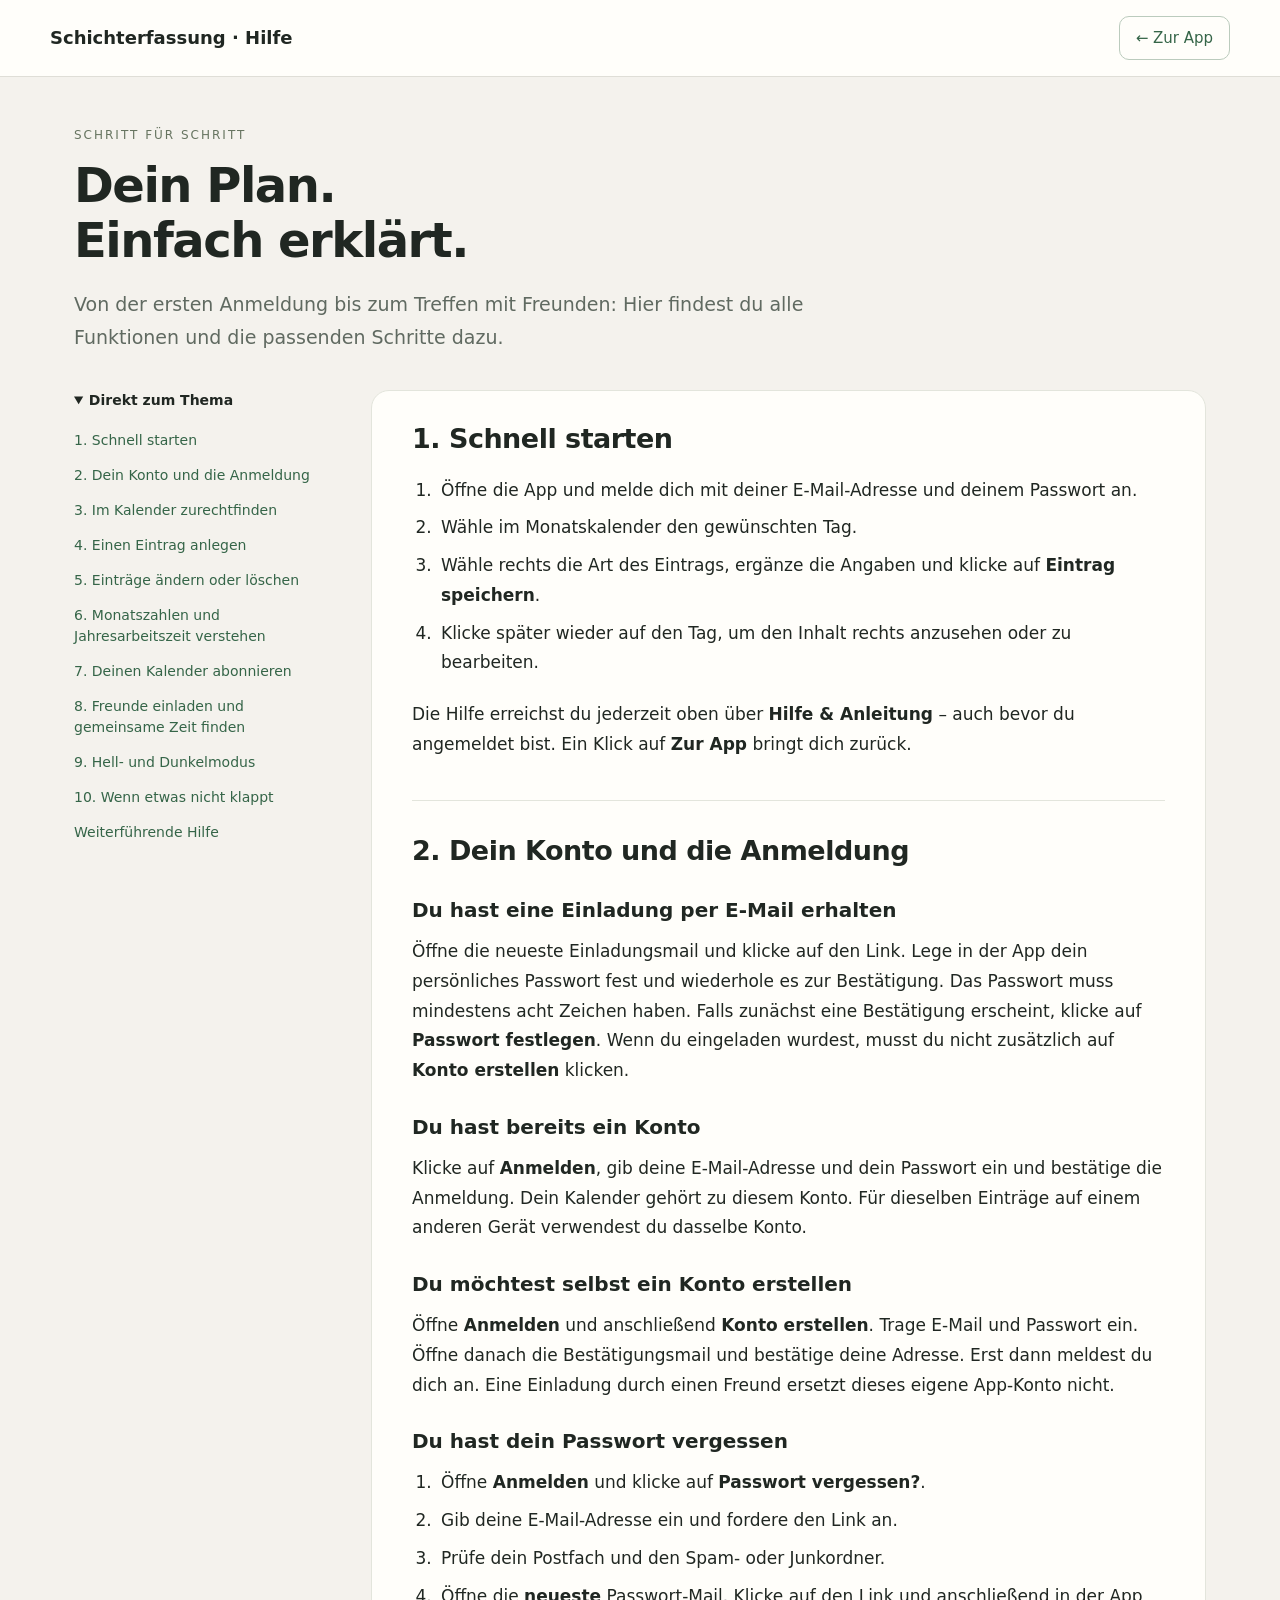
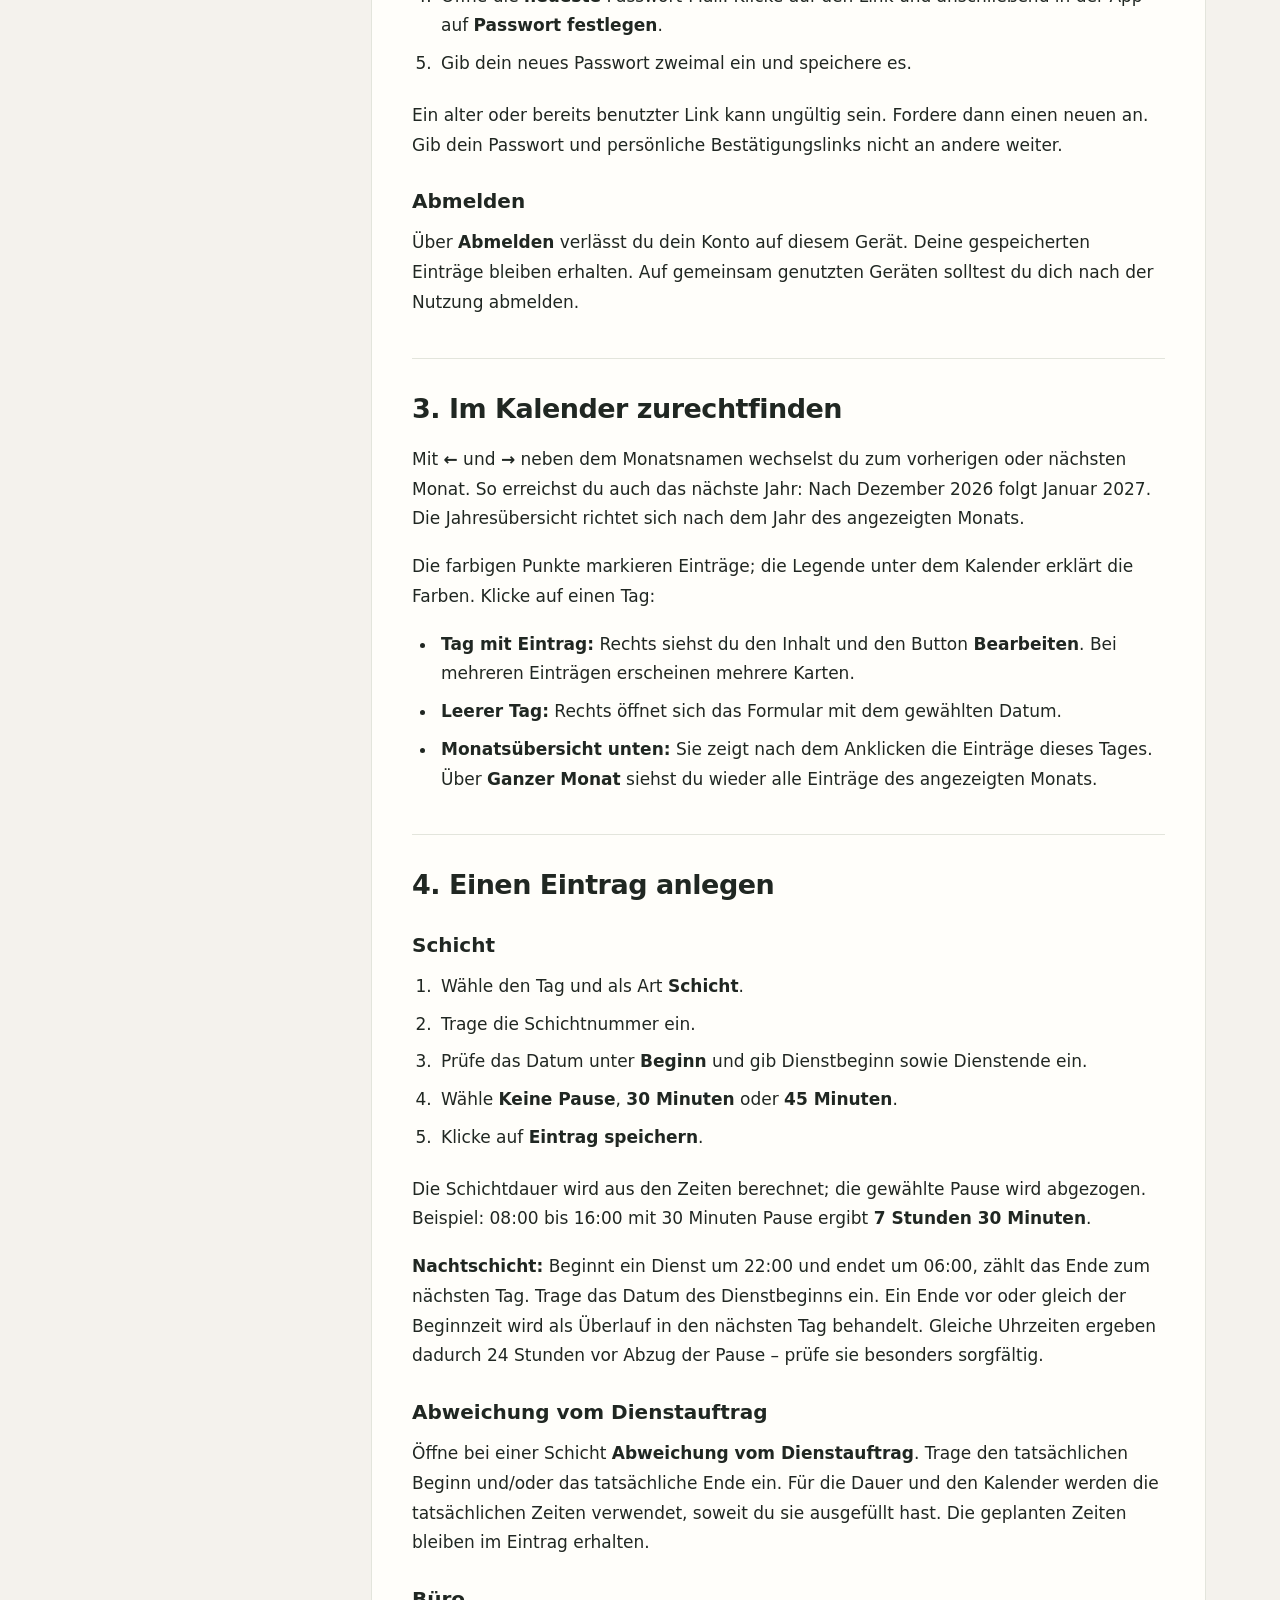
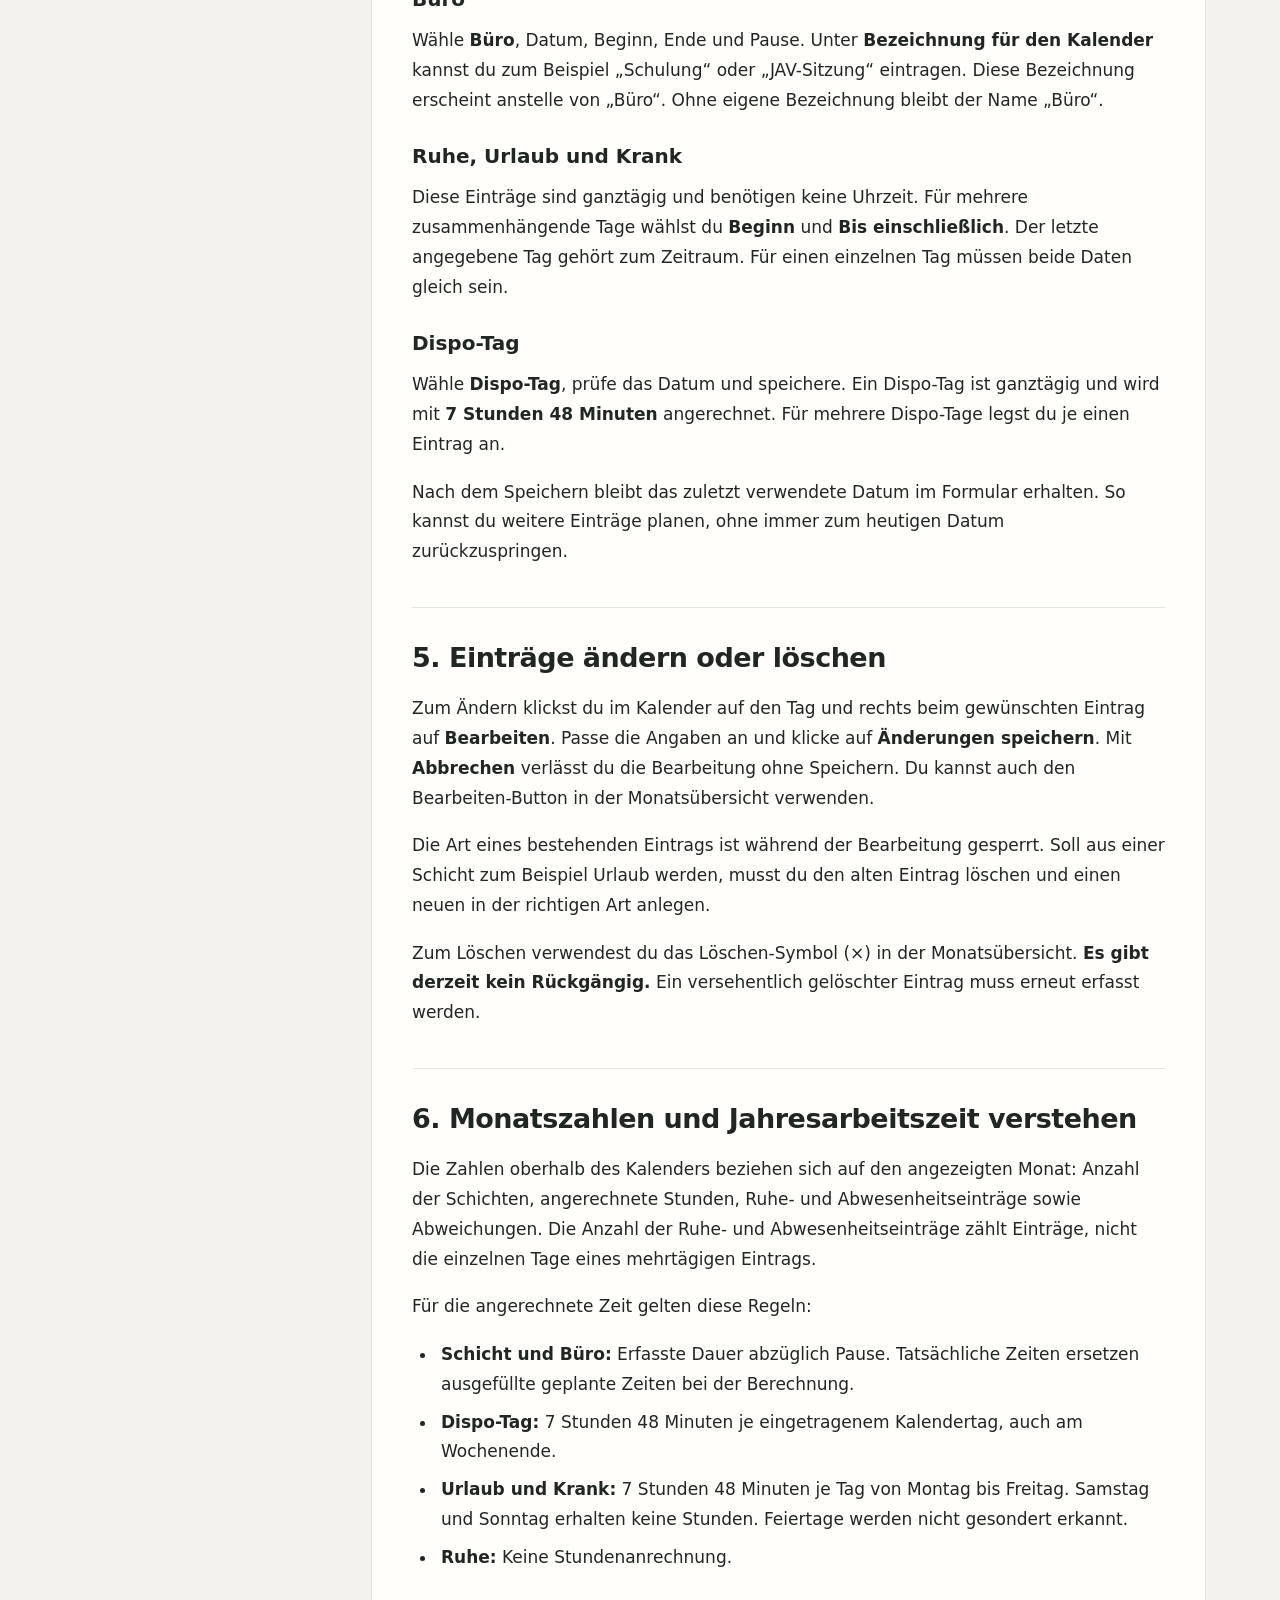
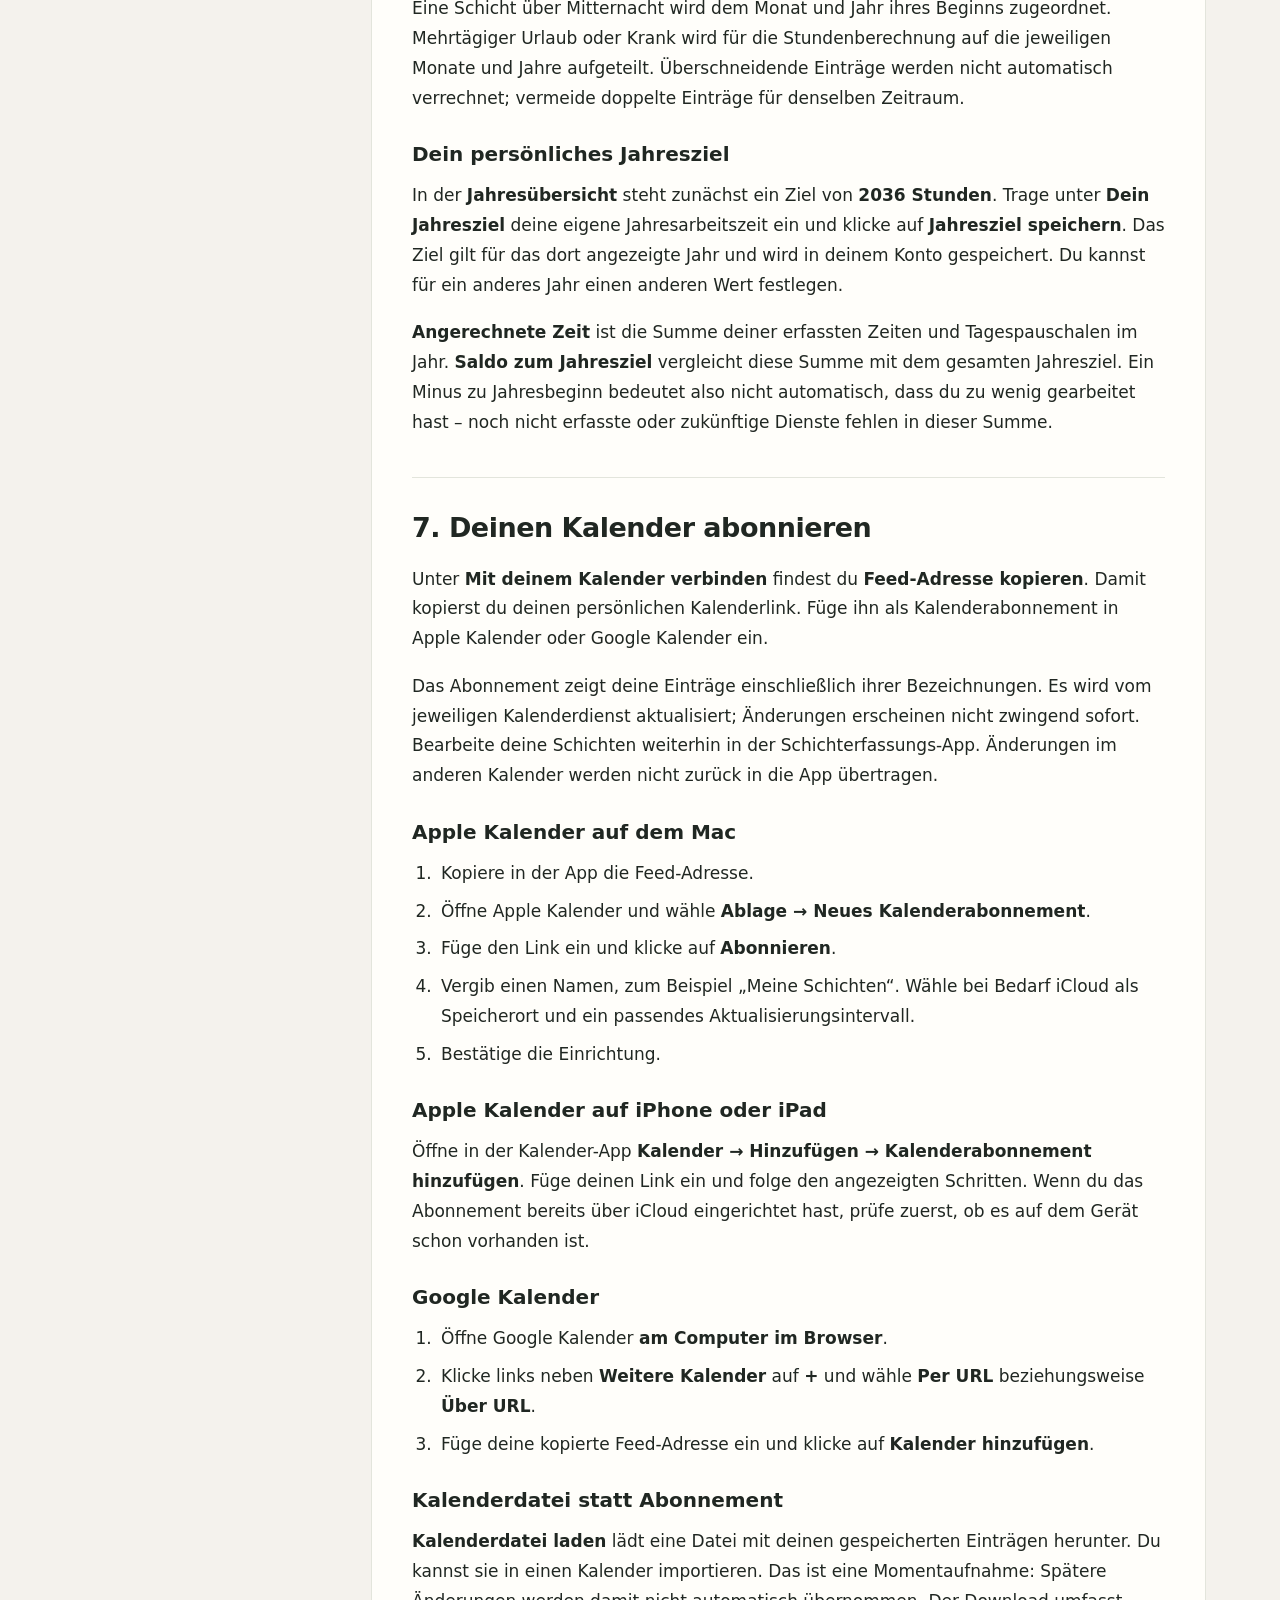
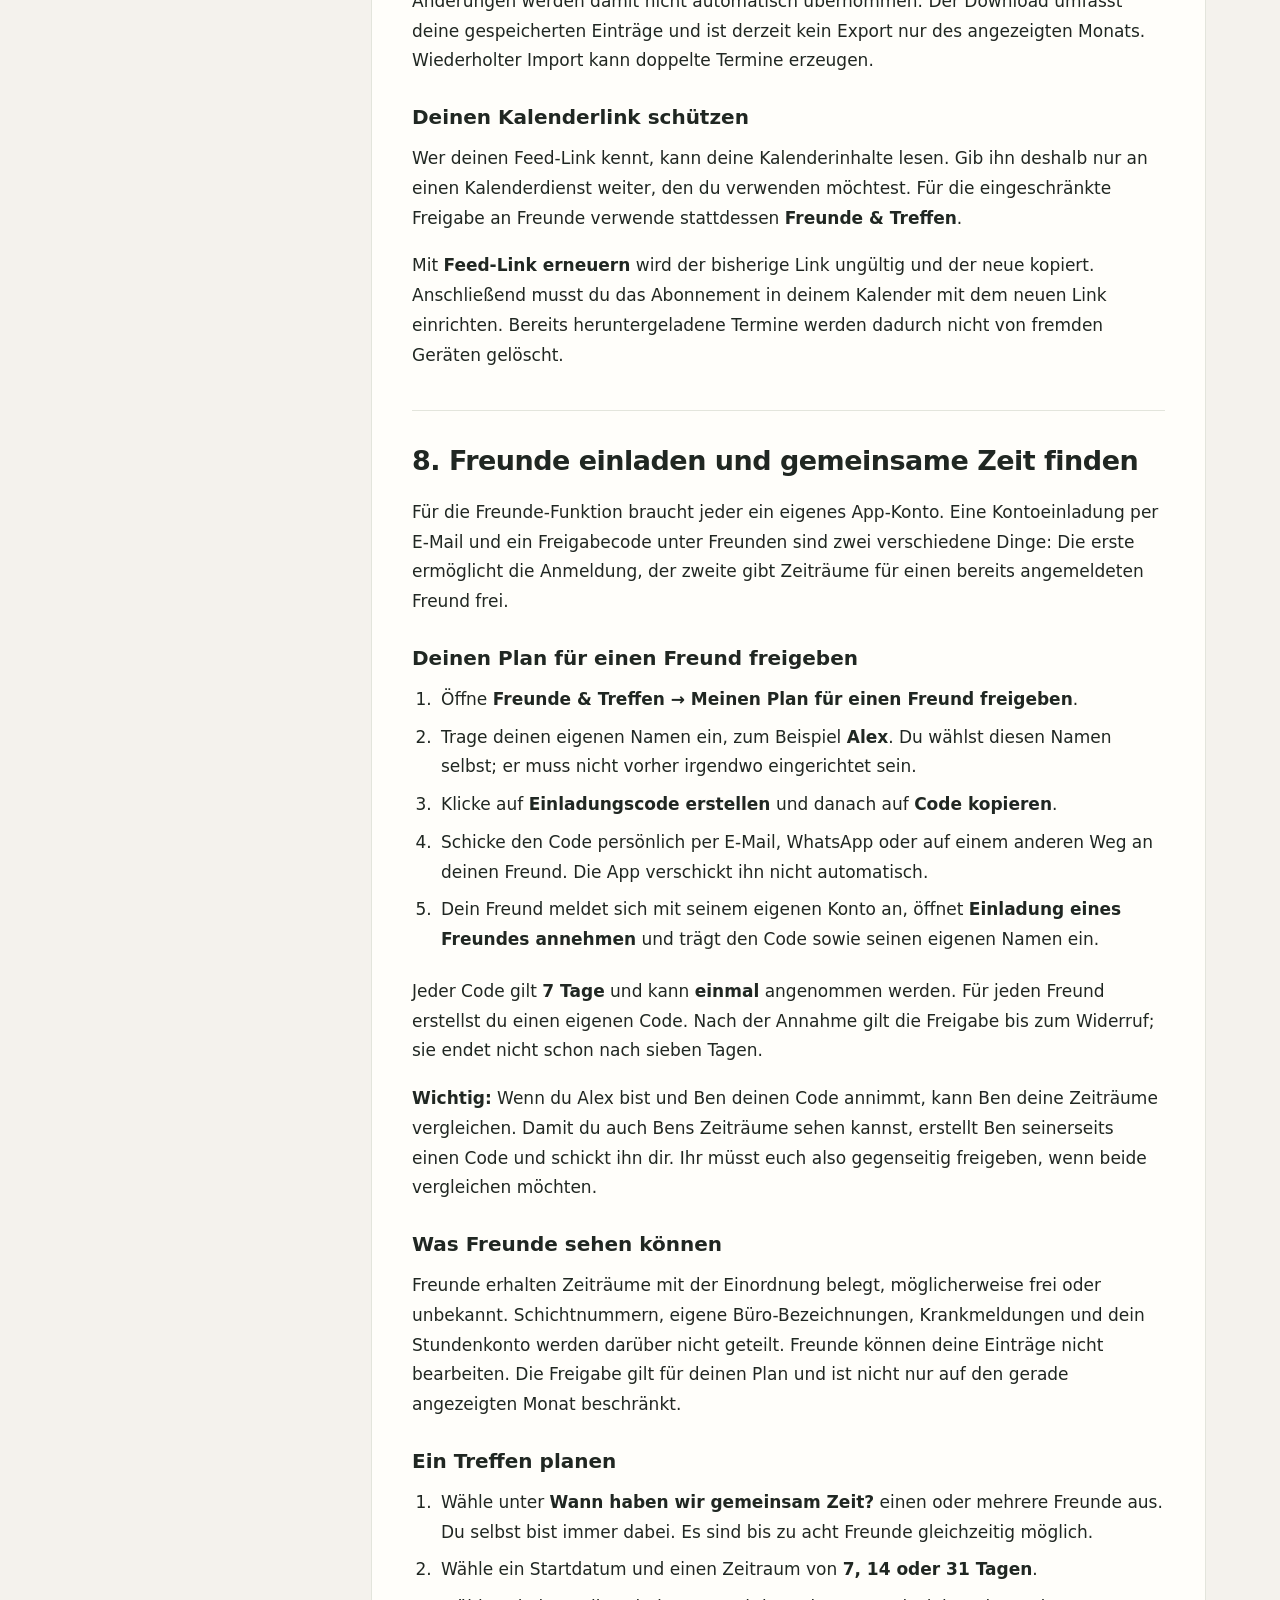
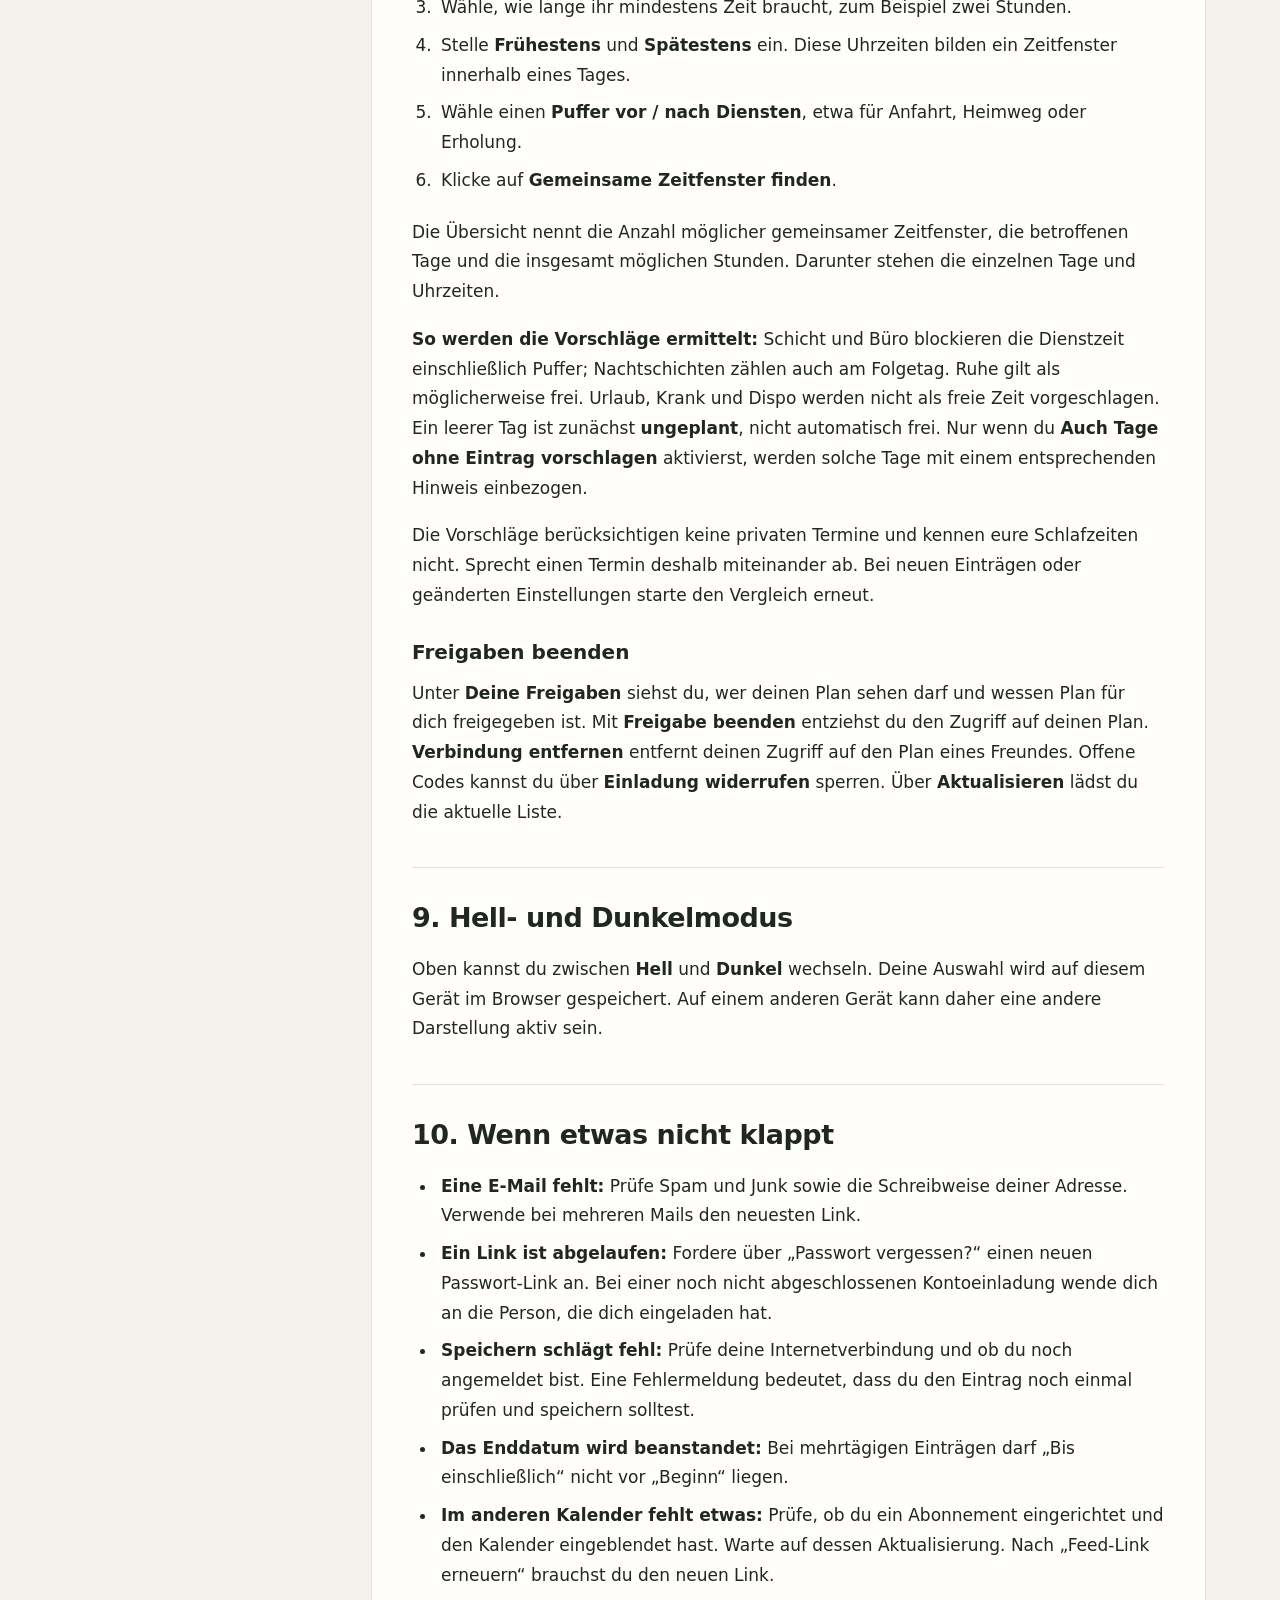
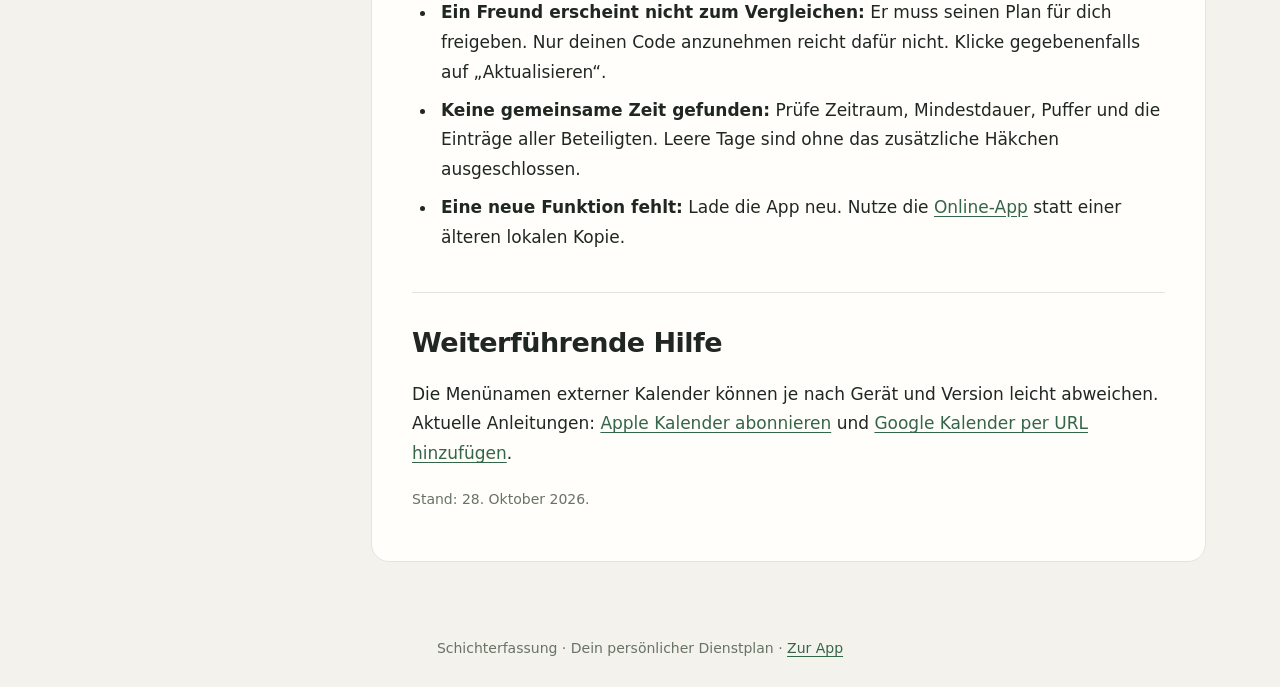
==== anleitung.html @ 977e9c0c "Add readable step-by-step user guide" ====
<!doctype html><html lang="de"><head><meta charset="utf-8"><meta name="viewport" content="width=device-width, initial-scale=1"><title>Hilfe &amp; Anleitung – Schichterfassung</title><script>try{const t=localStorage.getItem('schichtplan.theme');if(t==='light'||t==='dark')document.documentElement.dataset.theme=t}catch{}</script><style>*{box-sizing:border-box}html{scroll-behavior:smooth;scroll-padding-top:100px}body{margin:0;background:#f4f2ed;color:#202722;font:17px/1.75 system-ui,-apple-system,BlinkMacSystemFont,"Segoe UI",sans-serif}a{color:#356548;text-underline-offset:3px}a:hover{text-decoration-thickness:2px}a:focus-visible,summary:focus-visible{outline:3px solid #b58239;outline-offset:5px}header{position:sticky;top:0;z-index:2;background:#fffefa;border-bottom:1px solid #dfded7;padding:16px max(24px,calc((100vw - 1180px)/2));display:flex;align-items:center;justify-content:space-between;gap:16px}header strong{font-size:18px}header a{text-decoration:none;white-space:nowrap}.back{padding:8px 16px;border:1px solid #bbcbbd;border-radius:10px;font-size:15px}.page{max-width:1180px;margin:48px auto;padding:0 24px}.hero{max-width:800px;margin:0 0 36px}.eyebrow{font-size:12px;letter-spacing:2px;text-transform:uppercase;color:#667460;margin:0 0 12px}h1{font-size:clamp(32px,5vw,48px);line-height:1.15;letter-spacing:-1.5px;margin:0 0 18px}.intro{font-size:19px;color:#606a61}.layout{display:grid;grid-template-columns:255px minmax(0,1fr);gap:42px;align-items:start}nav{position:sticky;top:105px;font-size:14px;line-height:1.5}nav summary{font-weight:700;cursor:pointer;margin:0 0 12px}nav a{display:block;padding:7px 0;text-decoration:none}article{min-width:0;background:#fffefa;border:1px solid #e3e5dc;border-radius:18px;padding:12px 40px 32px}article h2{font-size:27px;line-height:1.35;letter-spacing:-.5px;margin:40px 0 18px;border-top:1px solid #e3e5dc;padding-top:32px}article h2:first-of-type{border:0;margin-top:18px;padding-top:0}article h3{font-size:20px;line-height:1.5;margin:26px 0 12px}article p{margin:0 0 18px}li{margin:8px 0;padding-left:4px}ul,ol{padding-left:25px;margin:0 0 22px}article strong{font-weight:650}article a{overflow-wrap:anywhere}.guide-date{color:#687366;font-size:14px}footer{padding:26px 24px;text-align:center;font-size:14px;color:#687366}@media(max-width:850px){.layout{grid-template-columns:1fr;gap:24px}nav{position:static;border:1px solid #d7dfd4;border-radius:12px;padding:16px 20px}nav .toc{columns:2;column-gap:20px}nav a{break-inside:avoid}article{padding:8px 26px 26px}.page{margin-top:28px}}@media(max-width:480px){body{font-size:16px}.page{padding:0 16px}header{padding:14px 16px}header strong{font-size:15px}.back{font-size:14px;padding:6px 10px}nav .toc{columns:1}article{padding:4px 20px 20px}article h2{font-size:24px}.intro{font-size:17px}}@media(prefers-color-scheme:dark){html:not([data-theme="light"]){color-scheme:dark}html:not([data-theme="light"]) body{background:#151c18;color:#e1e9df}html:not([data-theme="light"]) header,html:not([data-theme="light"]) article{background:#202922;border-color:#3c483e}html:not([data-theme="light"]) a{color:#bad9b9}html:not([data-theme="light"]) .intro,html:not([data-theme="light"]) .eyebrow,html:not([data-theme="light"]) footer,html:not([data-theme="light"]) .guide-date{color:#abb8a7}}[data-theme="dark"]{color-scheme:dark}[data-theme="dark"] body{background:#151c18;color:#e1e9df}[data-theme="dark"] header,[data-theme="dark"] article{background:#202922;border-color:#3c483e}[data-theme="dark"] a{color:#bad9b9}[data-theme="dark"] .intro,[data-theme="dark"] .eyebrow,[data-theme="dark"] footer,[data-theme="dark"] .guide-date{color:#abb8a7}@media print{header,nav,footer{display:none}.page{margin:0;padding:0;max-width:none}.layout{display:block}body{font-size:11pt;background:white!important;color:black!important}article{border:0;padding:0;background:white!important;color:black!important}h2,h3{break-after:avoid}a{color:inherit!important}li{break-inside:avoid}html{scroll-behavior:auto}}@media(prefers-reduced-motion:reduce){html{scroll-behavior:auto}}</style></head><body><header><strong>Schichterfassung · Hilfe</strong><a class="back" href="index.html">← Zur App</a></header><div class="page"><div class="hero"><p class="eyebrow">Schritt für Schritt</p><h1>Dein Plan.<br>Einfach erklärt.</h1><p class="intro">Von der ersten Anmeldung bis zum Treffen mit Freunden: Hier findest du alle Funktionen und die passenden Schritte dazu.</p></div><div class="layout"><nav aria-label="Inhaltsverzeichnis"><details open><summary>Direkt zum Thema</summary><div class="toc"><a href="#kapitel-1">1. Schnell starten</a><a href="#kapitel-2">2. Dein Konto und die Anmeldung</a><a href="#kapitel-3">3. Im Kalender zurechtfinden</a><a href="#kapitel-4">4. Einen Eintrag anlegen</a><a href="#kapitel-5">5. Einträge ändern oder löschen</a><a href="#kapitel-6">6. Monatszahlen und Jahresarbeitszeit verstehen</a><a href="#kapitel-7">7. Deinen Kalender abonnieren</a><a href="#kapitel-8">8. Freunde einladen und gemeinsame Zeit finden</a><a href="#kapitel-9">9. Hell- und Dunkelmodus</a><a href="#kapitel-10">10. Wenn etwas nicht klappt</a><a href="#kapitel-11">Weiterführende Hilfe</a></div></details></nav><article><h2 id="kapitel-1">1. Schnell starten</h2><ol><li>Öffne die App und melde dich mit deiner E-Mail-Adresse und deinem Passwort an.</li><li>Wähle im Monatskalender den gewünschten Tag.</li><li>Wähle rechts die Art des Eintrags, ergänze die Angaben und klicke auf <strong>Eintrag speichern</strong>.</li><li>Klicke später wieder auf den Tag, um den Inhalt rechts anzusehen oder zu bearbeiten.</li></ol><p>Die Hilfe erreichst du jederzeit oben über <strong>Hilfe &amp; Anleitung</strong> – auch bevor du angemeldet bist. Ein Klick auf <strong>Zur App</strong> bringt dich zurück.</p><h2 id="kapitel-2">2. Dein Konto und die Anmeldung</h2><h3>Du hast eine Einladung per E-Mail erhalten</h3><p>Öffne die neueste Einladungsmail und klicke auf den Link. Lege in der App dein persönliches Passwort fest und wiederhole es zur Bestätigung. Das Passwort muss mindestens acht Zeichen haben. Falls zunächst eine Bestätigung erscheint, klicke auf <strong>Passwort festlegen</strong>. Wenn du eingeladen wurdest, musst du nicht zusätzlich auf <strong>Konto erstellen</strong> klicken.</p><h3>Du hast bereits ein Konto</h3><p>Klicke auf <strong>Anmelden</strong>, gib deine E-Mail-Adresse und dein Passwort ein und bestätige die Anmeldung. Dein Kalender gehört zu diesem Konto. Für dieselben Einträge auf einem anderen Gerät verwendest du dasselbe Konto.</p><h3>Du möchtest selbst ein Konto erstellen</h3><p>Öffne <strong>Anmelden</strong> und anschließend <strong>Konto erstellen</strong>. Trage E-Mail und Passwort ein. Öffne danach die Bestätigungsmail und bestätige deine Adresse. Erst dann meldest du dich an. Eine Einladung durch einen Freund ersetzt dieses eigene App-Konto nicht.</p><h3>Du hast dein Passwort vergessen</h3><ol><li>Öffne <strong>Anmelden</strong> und klicke auf <strong>Passwort vergessen?</strong>.</li><li>Gib deine E-Mail-Adresse ein und fordere den Link an.</li><li>Prüfe dein Postfach und den Spam- oder Junkordner.</li><li>Öffne die <strong>neueste</strong> Passwort-Mail. Klicke auf den Link und anschließend in der App auf <strong>Passwort festlegen</strong>.</li><li>Gib dein neues Passwort zweimal ein und speichere es.</li></ol><p>Ein alter oder bereits benutzter Link kann ungültig sein. Fordere dann einen neuen an. Gib dein Passwort und persönliche Bestätigungslinks nicht an andere weiter.</p><h3>Abmelden</h3><p>Über <strong>Abmelden</strong> verlässt du dein Konto auf diesem Gerät. Deine gespeicherten Einträge bleiben erhalten. Auf gemeinsam genutzten Geräten solltest du dich nach der Nutzung abmelden.</p><h2 id="kapitel-3">3. Im Kalender zurechtfinden</h2><p>Mit <strong>←</strong> und <strong>→</strong> neben dem Monatsnamen wechselst du zum vorherigen oder nächsten Monat. So erreichst du auch das nächste Jahr: Nach Dezember 2026 folgt Januar 2027. Die Jahresübersicht richtet sich nach dem Jahr des angezeigten Monats.</p><p>Die farbigen Punkte markieren Einträge; die Legende unter dem Kalender erklärt die Farben. Klicke auf einen Tag:</p><ul><li><strong>Tag mit Eintrag:</strong> Rechts siehst du den Inhalt und den Button <strong>Bearbeiten</strong>. Bei mehreren Einträgen erscheinen mehrere Karten.</li><li><strong>Leerer Tag:</strong> Rechts öffnet sich das Formular mit dem gewählten Datum.</li><li><strong>Monatsübersicht unten:</strong> Sie zeigt nach dem Anklicken die Einträge dieses Tages. Über <strong>Ganzer Monat</strong> siehst du wieder alle Einträge des angezeigten Monats.</li></ul><h2 id="kapitel-4">4. Einen Eintrag anlegen</h2><h3>Schicht</h3><ol><li>Wähle den Tag und als Art <strong>Schicht</strong>.</li><li>Trage die Schichtnummer ein.</li><li>Prüfe das Datum unter <strong>Beginn</strong> und gib Dienstbeginn sowie Dienstende ein.</li><li>Wähle <strong>Keine Pause</strong>, <strong>30 Minuten</strong> oder <strong>45 Minuten</strong>.</li><li>Klicke auf <strong>Eintrag speichern</strong>.</li></ol><p>Die Schichtdauer wird aus den Zeiten berechnet; die gewählte Pause wird abgezogen. Beispiel: 08:00 bis 16:00 mit 30 Minuten Pause ergibt <strong>7 Stunden 30 Minuten</strong>.</p><p><strong>Nachtschicht:</strong> Beginnt ein Dienst um 22:00 und endet um 06:00, zählt das Ende zum nächsten Tag. Trage das Datum des Dienstbeginns ein. Ein Ende vor oder gleich der Beginnzeit wird als Überlauf in den nächsten Tag behandelt. Gleiche Uhrzeiten ergeben dadurch 24 Stunden vor Abzug der Pause – prüfe sie besonders sorgfältig.</p><h3>Abweichung vom Dienstauftrag</h3><p>Öffne bei einer Schicht <strong>Abweichung vom Dienstauftrag</strong>. Trage den tatsächlichen Beginn und/oder das tatsächliche Ende ein. Für die Dauer und den Kalender werden die tatsächlichen Zeiten verwendet, soweit du sie ausgefüllt hast. Die geplanten Zeiten bleiben im Eintrag erhalten.</p><h3>Büro</h3><p>Wähle <strong>Büro</strong>, Datum, Beginn, Ende und Pause. Unter <strong>Bezeichnung für den Kalender</strong> kannst du zum Beispiel „Schulung“ oder „JAV-Sitzung“ eintragen. Diese Bezeichnung erscheint anstelle von „Büro“. Ohne eigene Bezeichnung bleibt der Name „Büro“.</p><h3>Ruhe, Urlaub und Krank</h3><p>Diese Einträge sind ganztägig und benötigen keine Uhrzeit. Für mehrere zusammenhängende Tage wählst du <strong>Beginn</strong> und <strong>Bis einschließlich</strong>. Der letzte angegebene Tag gehört zum Zeitraum. Für einen einzelnen Tag müssen beide Daten gleich sein.</p><h3>Dispo-Tag</h3><p>Wähle <strong>Dispo-Tag</strong>, prüfe das Datum und speichere. Ein Dispo-Tag ist ganztägig und wird mit <strong>7 Stunden 48 Minuten</strong> angerechnet. Für mehrere Dispo-Tage legst du je einen Eintrag an.</p><p>Nach dem Speichern bleibt das zuletzt verwendete Datum im Formular erhalten. So kannst du weitere Einträge planen, ohne immer zum heutigen Datum zurückzuspringen.</p><h2 id="kapitel-5">5. Einträge ändern oder löschen</h2><p>Zum Ändern klickst du im Kalender auf den Tag und rechts beim gewünschten Eintrag auf <strong>Bearbeiten</strong>. Passe die Angaben an und klicke auf <strong>Änderungen speichern</strong>. Mit <strong>Abbrechen</strong> verlässt du die Bearbeitung ohne Speichern. Du kannst auch den Bearbeiten-Button in der Monatsübersicht verwenden.</p><p>Die Art eines bestehenden Eintrags ist während der Bearbeitung gesperrt. Soll aus einer Schicht zum Beispiel Urlaub werden, musst du den alten Eintrag löschen und einen neuen in der richtigen Art anlegen.</p><p>Zum Löschen verwendest du das Löschen-Symbol (×) in der Monatsübersicht. <strong>Es gibt derzeit kein Rückgängig.</strong> Ein versehentlich gelöschter Eintrag muss erneut erfasst werden.</p><h2 id="kapitel-6">6. Monatszahlen und Jahresarbeitszeit verstehen</h2><p>Die Zahlen oberhalb des Kalenders beziehen sich auf den angezeigten Monat: Anzahl der Schichten, angerechnete Stunden, Ruhe- und Abwesenheitseinträge sowie Abweichungen. Die Anzahl der Ruhe- und Abwesenheitseinträge zählt Einträge, nicht die einzelnen Tage eines mehrtägigen Eintrags.</p><p>Für die angerechnete Zeit gelten diese Regeln:</p><ul><li><strong>Schicht und Büro:</strong> Erfasste Dauer abzüglich Pause. Tatsächliche Zeiten ersetzen ausgefüllte geplante Zeiten bei der Berechnung.</li><li><strong>Dispo-Tag:</strong> 7 Stunden 48 Minuten je eingetragenem Kalendertag, auch am Wochenende.</li><li><strong>Urlaub und Krank:</strong> 7 Stunden 48 Minuten je Tag von Montag bis Freitag. Samstag und Sonntag erhalten keine Stunden. Feiertage werden nicht gesondert erkannt.</li><li><strong>Ruhe:</strong> Keine Stundenanrechnung.</li></ul><p>Eine Schicht über Mitternacht wird dem Monat und Jahr ihres Beginns zugeordnet. Mehrtägiger Urlaub oder Krank wird für die Stundenberechnung auf die jeweiligen Monate und Jahre aufgeteilt. Überschneidende Einträge werden nicht automatisch verrechnet; vermeide doppelte Einträge für denselben Zeitraum.</p><h3>Dein persönliches Jahresziel</h3><p>In der <strong>Jahresübersicht</strong> steht zunächst ein Ziel von <strong>2036 Stunden</strong>. Trage unter <strong>Dein Jahresziel</strong> deine eigene Jahresarbeitszeit ein und klicke auf <strong>Jahresziel speichern</strong>. Das Ziel gilt für das dort angezeigte Jahr und wird in deinem Konto gespeichert. Du kannst für ein anderes Jahr einen anderen Wert festlegen.</p><p><strong>Angerechnete Zeit</strong> ist die Summe deiner erfassten Zeiten und Tagespauschalen im Jahr. <strong>Saldo zum Jahresziel</strong> vergleicht diese Summe mit dem gesamten Jahresziel. Ein Minus zu Jahresbeginn bedeutet also nicht automatisch, dass du zu wenig gearbeitet hast – noch nicht erfasste oder zukünftige Dienste fehlen in dieser Summe.</p><h2 id="kapitel-7">7. Deinen Kalender abonnieren</h2><p>Unter <strong>Mit deinem Kalender verbinden</strong> findest du <strong>Feed-Adresse kopieren</strong>. Damit kopierst du deinen persönlichen Kalenderlink. Füge ihn als Kalenderabonnement in Apple Kalender oder Google Kalender ein.</p><p>Das Abonnement zeigt deine Einträge einschließlich ihrer Bezeichnungen. Es wird vom jeweiligen Kalenderdienst aktualisiert; Änderungen erscheinen nicht zwingend sofort. Bearbeite deine Schichten weiterhin in der Schichterfassungs-App. Änderungen im anderen Kalender werden nicht zurück in die App übertragen.</p><h3>Apple Kalender auf dem Mac</h3><ol><li>Kopiere in der App die Feed-Adresse.</li><li>Öffne Apple Kalender und wähle <strong>Ablage → Neues Kalenderabonnement</strong>.</li><li>Füge den Link ein und klicke auf <strong>Abonnieren</strong>.</li><li>Vergib einen Namen, zum Beispiel „Meine Schichten“. Wähle bei Bedarf iCloud als Speicherort und ein passendes Aktualisierungsintervall.</li><li>Bestätige die Einrichtung.</li></ol><h3>Apple Kalender auf iPhone oder iPad</h3><p>Öffne in der Kalender-App <strong>Kalender → Hinzufügen → Kalenderabonnement hinzufügen</strong>. Füge deinen Link ein und folge den angezeigten Schritten. Wenn du das Abonnement bereits über iCloud eingerichtet hast, prüfe zuerst, ob es auf dem Gerät schon vorhanden ist.</p><h3>Google Kalender</h3><ol><li>Öffne Google Kalender <strong>am Computer im Browser</strong>.</li><li>Klicke links neben <strong>Weitere Kalender</strong> auf <strong>+</strong> und wähle <strong>Per URL</strong> beziehungsweise <strong>Über URL</strong>.</li><li>Füge deine kopierte Feed-Adresse ein und klicke auf <strong>Kalender hinzufügen</strong>.</li></ol><h3>Kalenderdatei statt Abonnement</h3><p><strong>Kalenderdatei laden</strong> lädt eine Datei mit deinen gespeicherten Einträgen herunter. Du kannst sie in einen Kalender importieren. Das ist eine Momentaufnahme: Spätere Änderungen werden damit nicht automatisch übernommen. Der Download umfasst deine gespeicherten Einträge und ist derzeit kein Export nur des angezeigten Monats. Wiederholter Import kann doppelte Termine erzeugen.</p><h3>Deinen Kalenderlink schützen</h3><p>Wer deinen Feed-Link kennt, kann deine Kalenderinhalte lesen. Gib ihn deshalb nur an einen Kalenderdienst weiter, den du verwenden möchtest. Für die eingeschränkte Freigabe an Freunde verwende stattdessen <strong>Freunde &amp; Treffen</strong>.</p><p>Mit <strong>Feed-Link erneuern</strong> wird der bisherige Link ungültig und der neue kopiert. Anschließend musst du das Abonnement in deinem Kalender mit dem neuen Link einrichten. Bereits heruntergeladene Termine werden dadurch nicht von fremden Geräten gelöscht.</p><h2 id="kapitel-8">8. Freunde einladen und gemeinsame Zeit finden</h2><p>Für die Freunde-Funktion braucht jeder ein eigenes App-Konto. Eine Kontoeinladung per E-Mail und ein Freigabecode unter Freunden sind zwei verschiedene Dinge: Die erste ermöglicht die Anmeldung, der zweite gibt Zeiträume für einen bereits angemeldeten Freund frei.</p><h3>Deinen Plan für einen Freund freigeben</h3><ol><li>Öffne <strong>Freunde &amp; Treffen → Meinen Plan für einen Freund freigeben</strong>.</li><li>Trage deinen eigenen Namen ein, zum Beispiel <strong>Alex</strong>. Du wählst diesen Namen selbst; er muss nicht vorher irgendwo eingerichtet sein.</li><li>Klicke auf <strong>Einladungscode erstellen</strong> und danach auf <strong>Code kopieren</strong>.</li><li>Schicke den Code persönlich per E-Mail, WhatsApp oder auf einem anderen Weg an deinen Freund. Die App verschickt ihn nicht automatisch.</li><li>Dein Freund meldet sich mit seinem eigenen Konto an, öffnet <strong>Einladung eines Freundes annehmen</strong> und trägt den Code sowie seinen eigenen Namen ein.</li></ol><p>Jeder Code gilt <strong>7 Tage</strong> und kann <strong>einmal</strong> angenommen werden. Für jeden Freund erstellst du einen eigenen Code. Nach der Annahme gilt die Freigabe bis zum Widerruf; sie endet nicht schon nach sieben Tagen.</p><p><strong>Wichtig:</strong> Wenn du Alex bist und Ben deinen Code annimmt, kann Ben deine Zeiträume vergleichen. Damit du auch Bens Zeiträume sehen kannst, erstellt Ben seinerseits einen Code und schickt ihn dir. Ihr müsst euch also gegenseitig freigeben, wenn beide vergleichen möchten.</p><h3>Was Freunde sehen können</h3><p>Freunde erhalten Zeiträume mit der Einordnung belegt, möglicherweise frei oder unbekannt. Schichtnummern, eigene Büro-Bezeichnungen, Krankmeldungen und dein Stundenkonto werden darüber nicht geteilt. Freunde können deine Einträge nicht bearbeiten. Die Freigabe gilt für deinen Plan und ist nicht nur auf den gerade angezeigten Monat beschränkt.</p><h3>Ein Treffen planen</h3><ol><li>Wähle unter <strong>Wann haben wir gemeinsam Zeit?</strong> einen oder mehrere Freunde aus. Du selbst bist immer dabei. Es sind bis zu acht Freunde gleichzeitig möglich.</li><li>Wähle ein Startdatum und einen Zeitraum von <strong>7, 14 oder 31 Tagen</strong>.</li><li>Wähle, wie lange ihr mindestens Zeit braucht, zum Beispiel zwei Stunden.</li><li>Stelle <strong>Frühestens</strong> und <strong>Spätestens</strong> ein. Diese Uhrzeiten bilden ein Zeitfenster innerhalb eines Tages.</li><li>Wähle einen <strong>Puffer vor / nach Diensten</strong>, etwa für Anfahrt, Heimweg oder Erholung.</li><li>Klicke auf <strong>Gemeinsame Zeitfenster finden</strong>.</li></ol><p>Die Übersicht nennt die Anzahl möglicher gemeinsamer Zeitfenster, die betroffenen Tage und die insgesamt möglichen Stunden. Darunter stehen die einzelnen Tage und Uhrzeiten.</p><p><strong>So werden die Vorschläge ermittelt:</strong> Schicht und Büro blockieren die Dienstzeit einschließlich Puffer; Nachtschichten zählen auch am Folgetag. Ruhe gilt als möglicherweise frei. Urlaub, Krank und Dispo werden nicht als freie Zeit vorgeschlagen. Ein leerer Tag ist zunächst <strong>ungeplant</strong>, nicht automatisch frei. Nur wenn du <strong>Auch Tage ohne Eintrag vorschlagen</strong> aktivierst, werden solche Tage mit einem entsprechenden Hinweis einbezogen.</p><p>Die Vorschläge berücksichtigen keine privaten Termine und kennen eure Schlafzeiten nicht. Sprecht einen Termin deshalb miteinander ab. Bei neuen Einträgen oder geänderten Einstellungen starte den Vergleich erneut.</p><h3>Freigaben beenden</h3><p>Unter <strong>Deine Freigaben</strong> siehst du, wer deinen Plan sehen darf und wessen Plan für dich freigegeben ist. Mit <strong>Freigabe beenden</strong> entziehst du den Zugriff auf deinen Plan. <strong>Verbindung entfernen</strong> entfernt deinen Zugriff auf den Plan eines Freundes. Offene Codes kannst du über <strong>Einladung widerrufen</strong> sperren. Über <strong>Aktualisieren</strong> lädst du die aktuelle Liste.</p><h2 id="kapitel-9">9. Hell- und Dunkelmodus</h2><p>Oben kannst du zwischen <strong>Hell</strong> und <strong>Dunkel</strong> wechseln. Deine Auswahl wird auf diesem Gerät im Browser gespeichert. Auf einem anderen Gerät kann daher eine andere Darstellung aktiv sein.</p><h2 id="kapitel-10">10. Wenn etwas nicht klappt</h2><ul><li><strong>Eine E-Mail fehlt:</strong> Prüfe Spam und Junk sowie die Schreibweise deiner Adresse. Verwende bei mehreren Mails den neuesten Link.</li><li><strong>Ein Link ist abgelaufen:</strong> Fordere über „Passwort vergessen?“ einen neuen Passwort-Link an. Bei einer noch nicht abgeschlossenen Kontoeinladung wende dich an die Person, die dich eingeladen hat.</li><li><strong>Speichern schlägt fehl:</strong> Prüfe deine Internetverbindung und ob du noch angemeldet bist. Eine Fehlermeldung bedeutet, dass du den Eintrag noch einmal prüfen und speichern solltest.</li><li><strong>Das Enddatum wird beanstandet:</strong> Bei mehrtägigen Einträgen darf „Bis einschließlich“ nicht vor „Beginn“ liegen.</li><li><strong>Im anderen Kalender fehlt etwas:</strong> Prüfe, ob du ein Abonnement eingerichtet und den Kalender eingeblendet hast. Warte auf dessen Aktualisierung. Nach „Feed-Link erneuern“ brauchst du den neuen Link.</li><li><strong>Ein Freund erscheint nicht zum Vergleichen:</strong> Er muss seinen Plan für dich freigeben. Nur deinen Code anzunehmen reicht dafür nicht. Klicke gegebenenfalls auf „Aktualisieren“.</li><li><strong>Keine gemeinsame Zeit gefunden:</strong> Prüfe Zeitraum, Mindestdauer, Puffer und die Einträge aller Beteiligten. Leere Tage sind ohne das zusätzliche Häkchen ausgeschlossen.</li><li><strong>Eine neue Funktion fehlt:</strong> Lade die App neu. Nutze die <a href="https://analogguy-sudo.github.io/Schichterfassung/">Online-App</a> statt einer älteren lokalen Kopie.</li></ul><h2 id="kapitel-11">Weiterführende Hilfe</h2><p>Die Menünamen externer Kalender können je nach Gerät und Version leicht abweichen. Aktuelle Anleitungen: <a href="https://support.apple.com/de-de/102301">Apple Kalender abonnieren</a> und <a href="https://support.google.com/calendar/answer/37100?hl=de">Google Kalender per URL hinzufügen</a>.</p><p class="guide-date">Stand: 28. Oktober 2026.</p></article></div></div><footer>Schichterfassung · Dein persönlicher Dienstplan · <a href="index.html">Zur App</a></footer></body></html>
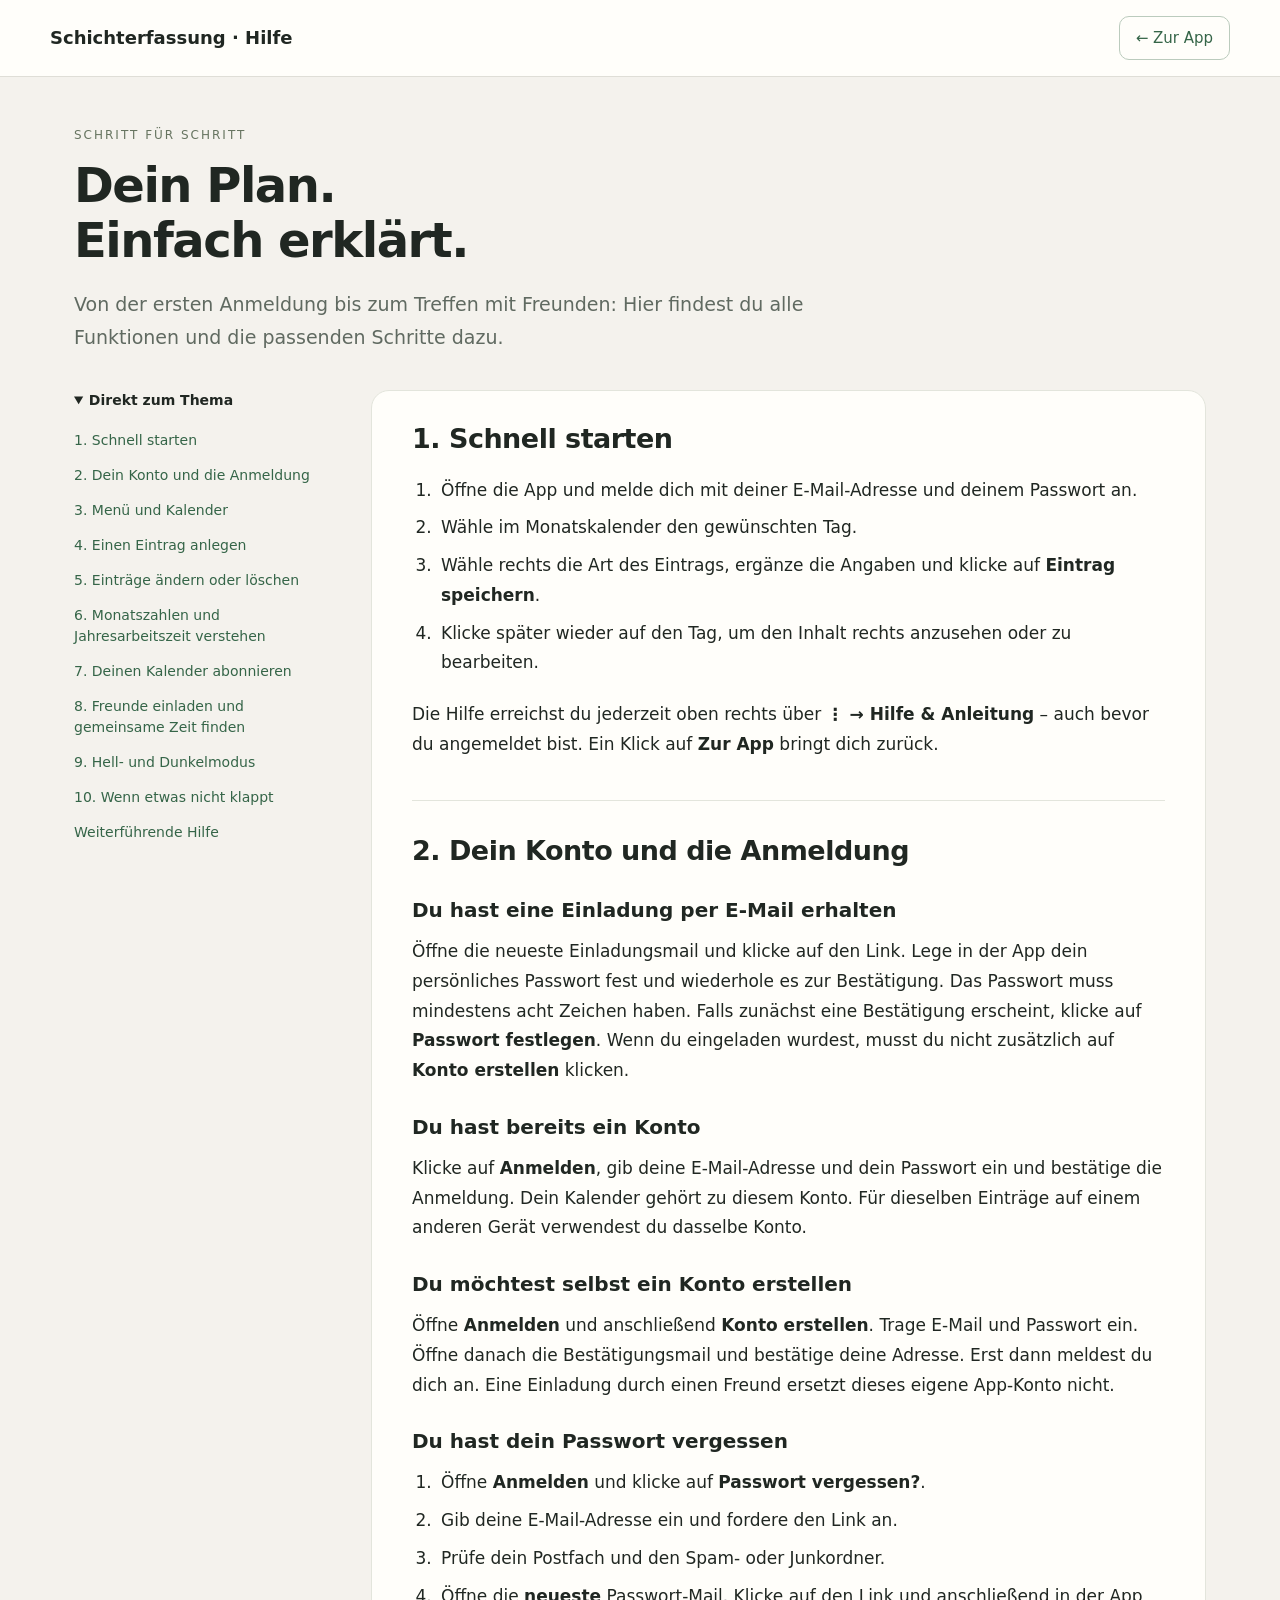
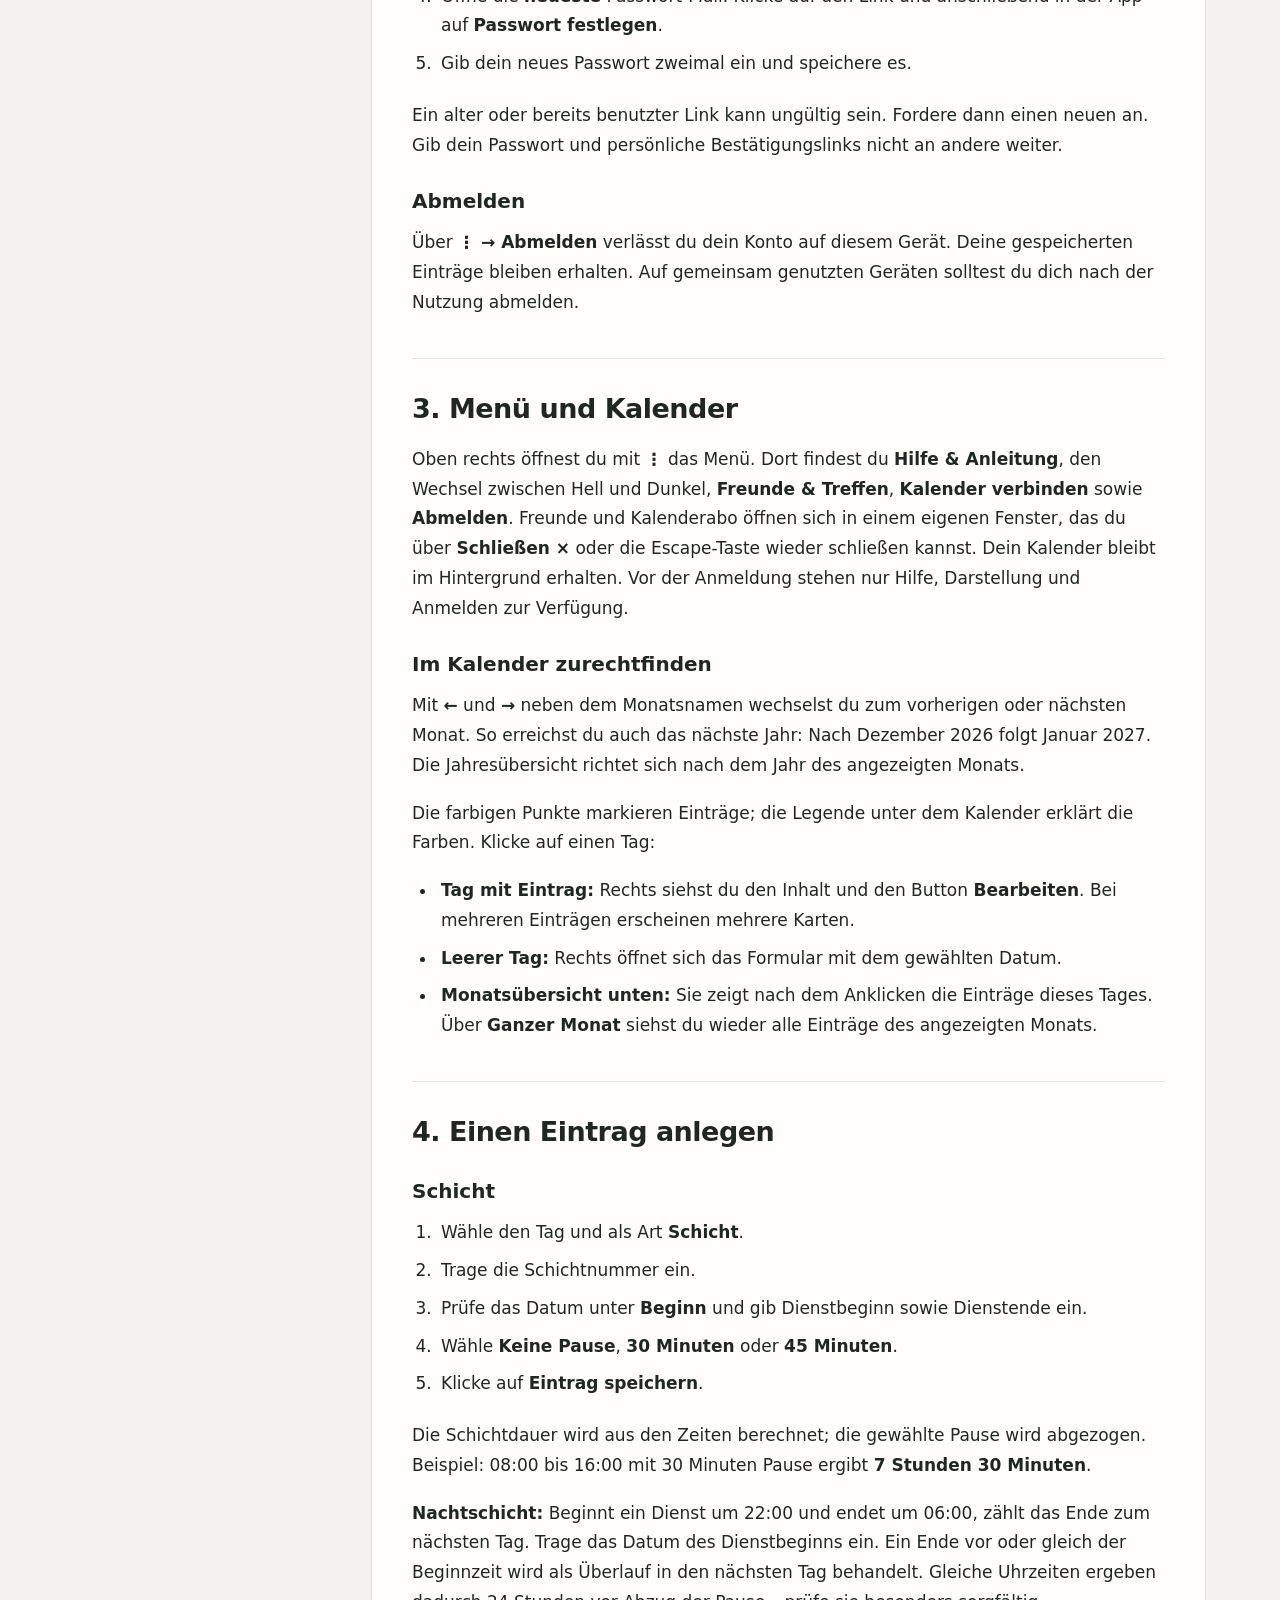
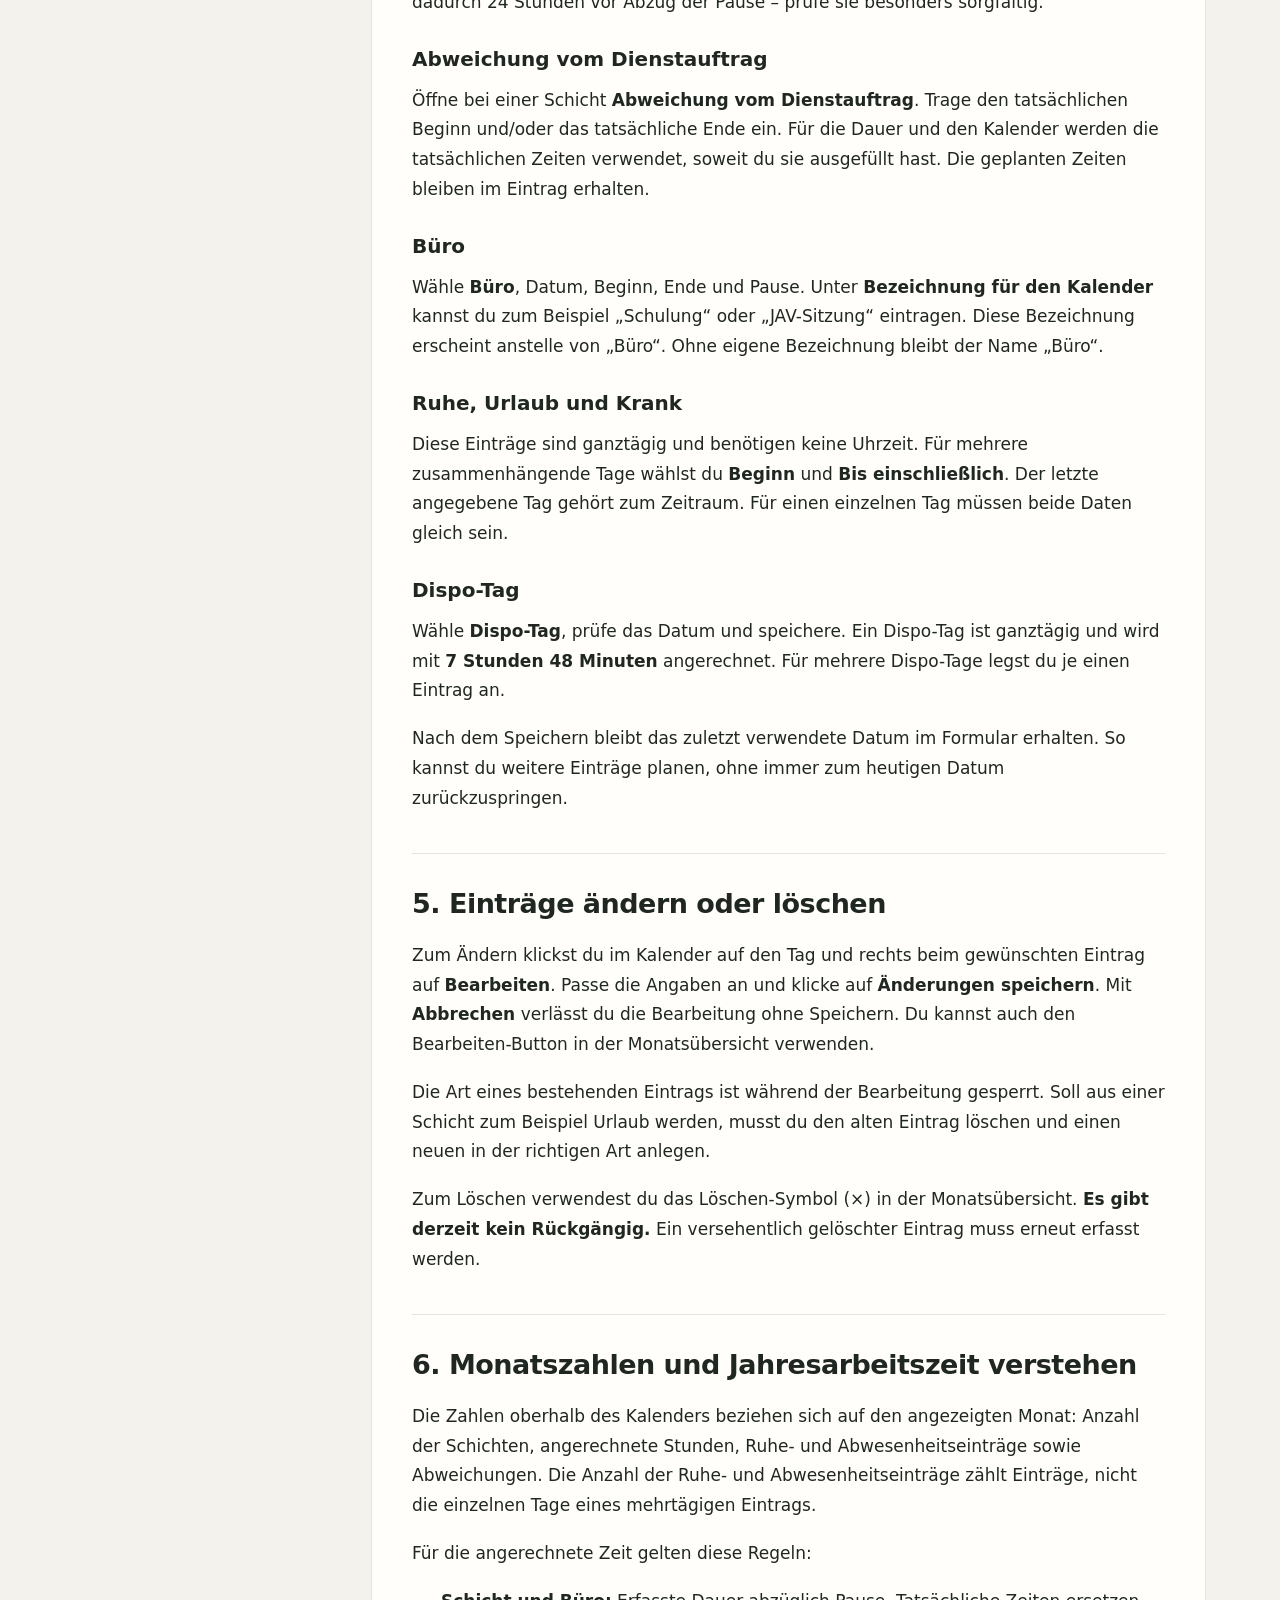
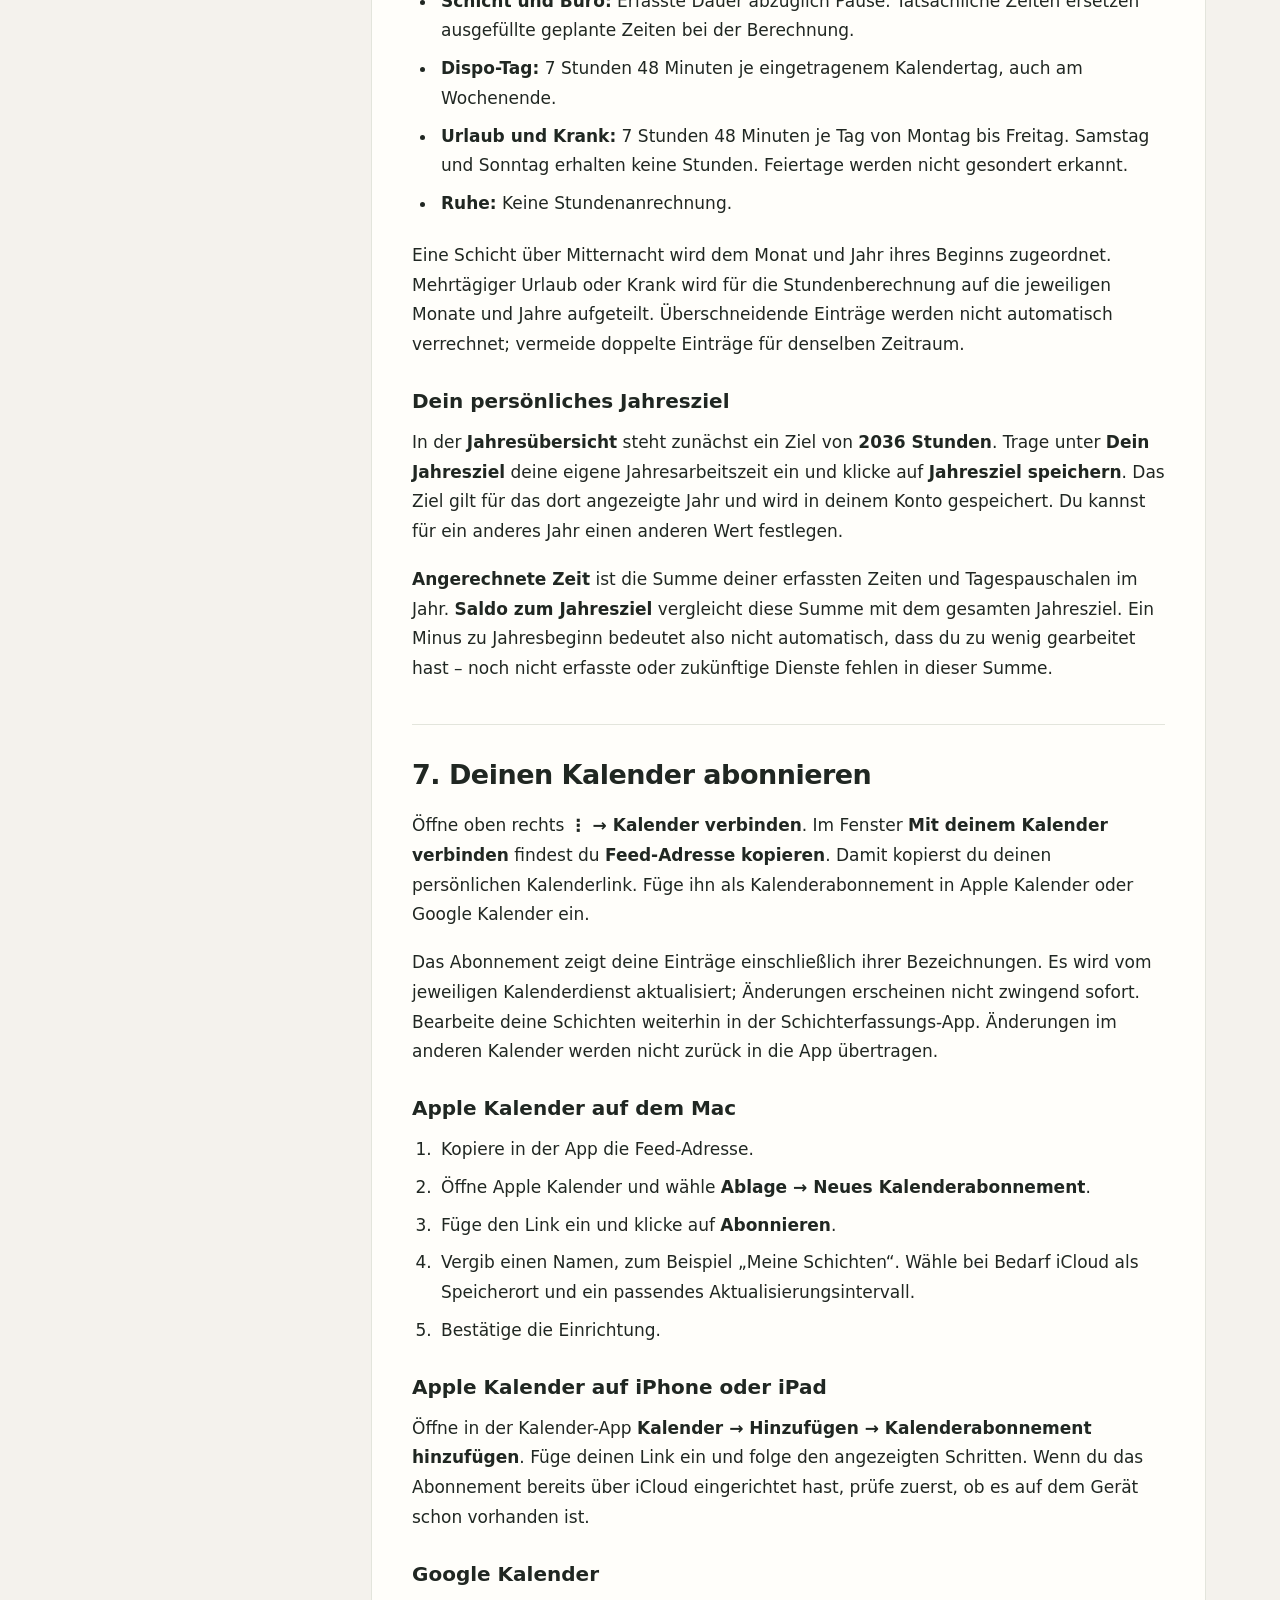
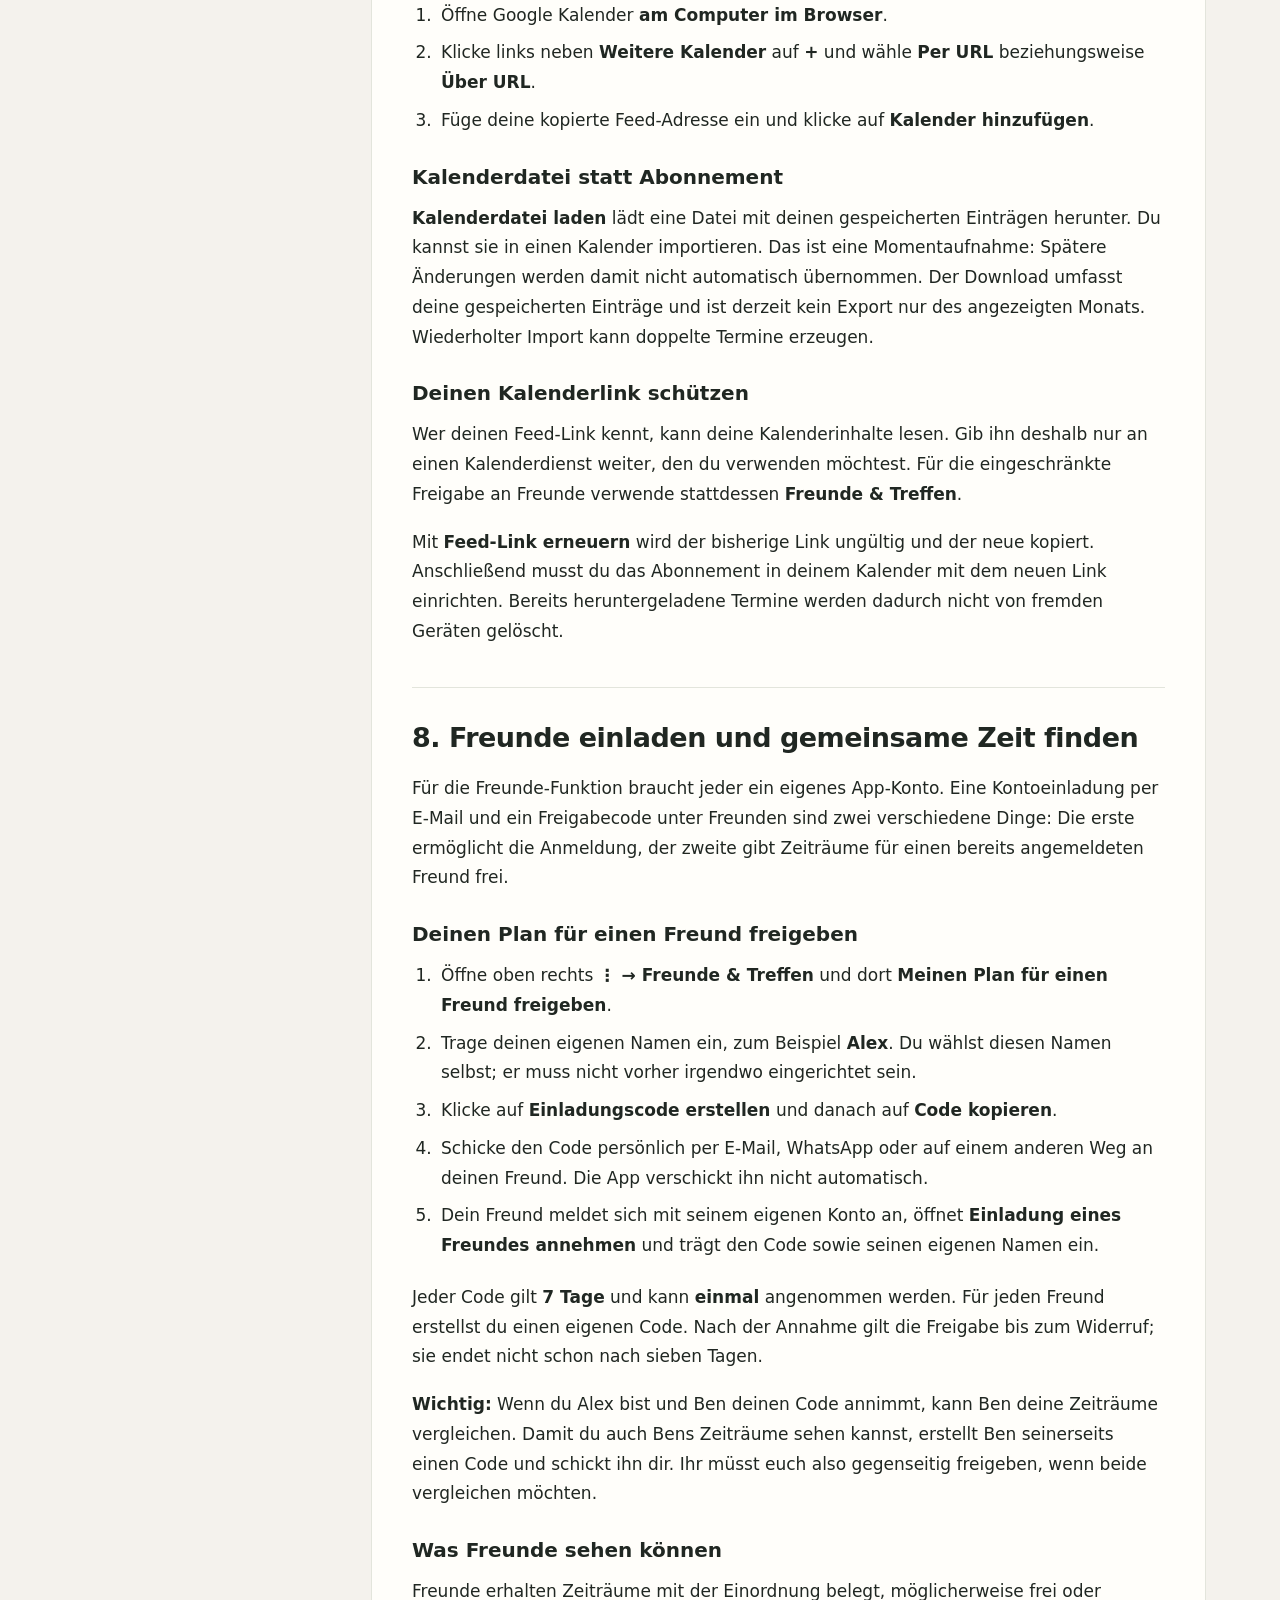
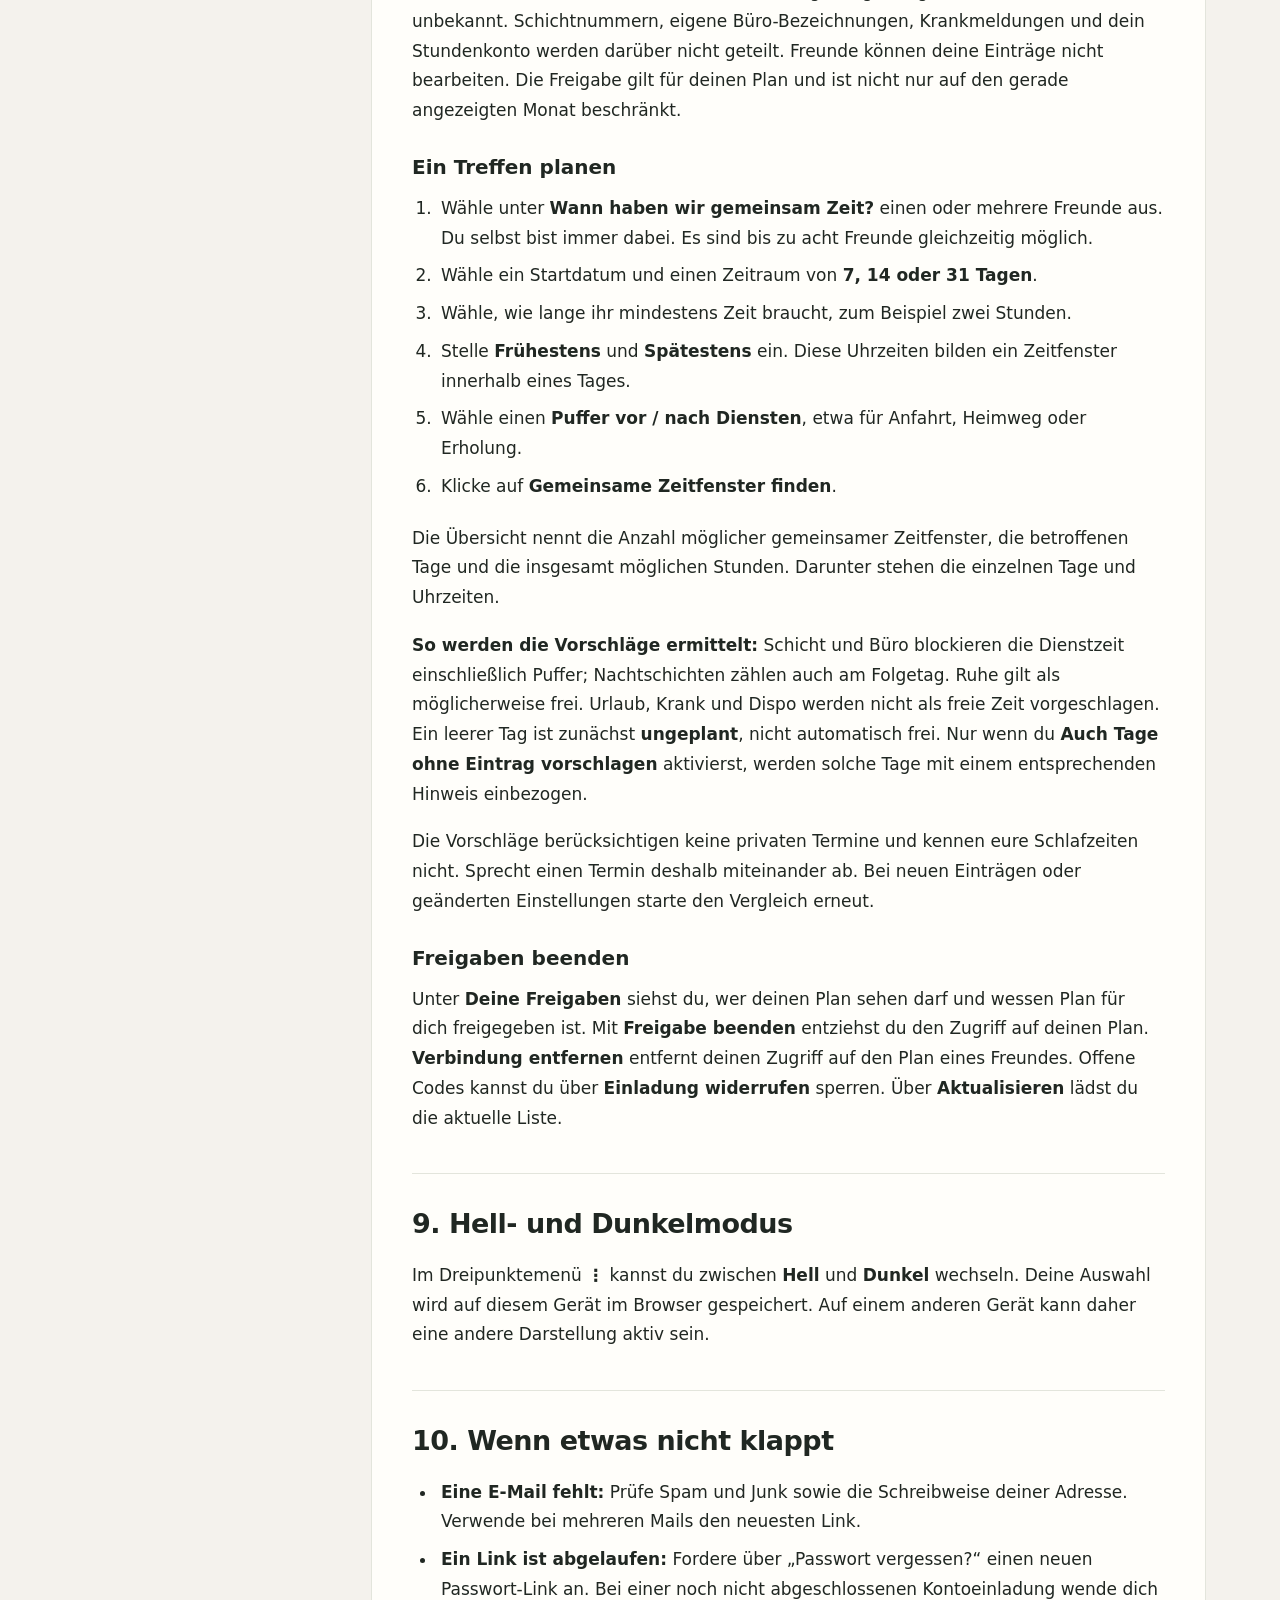
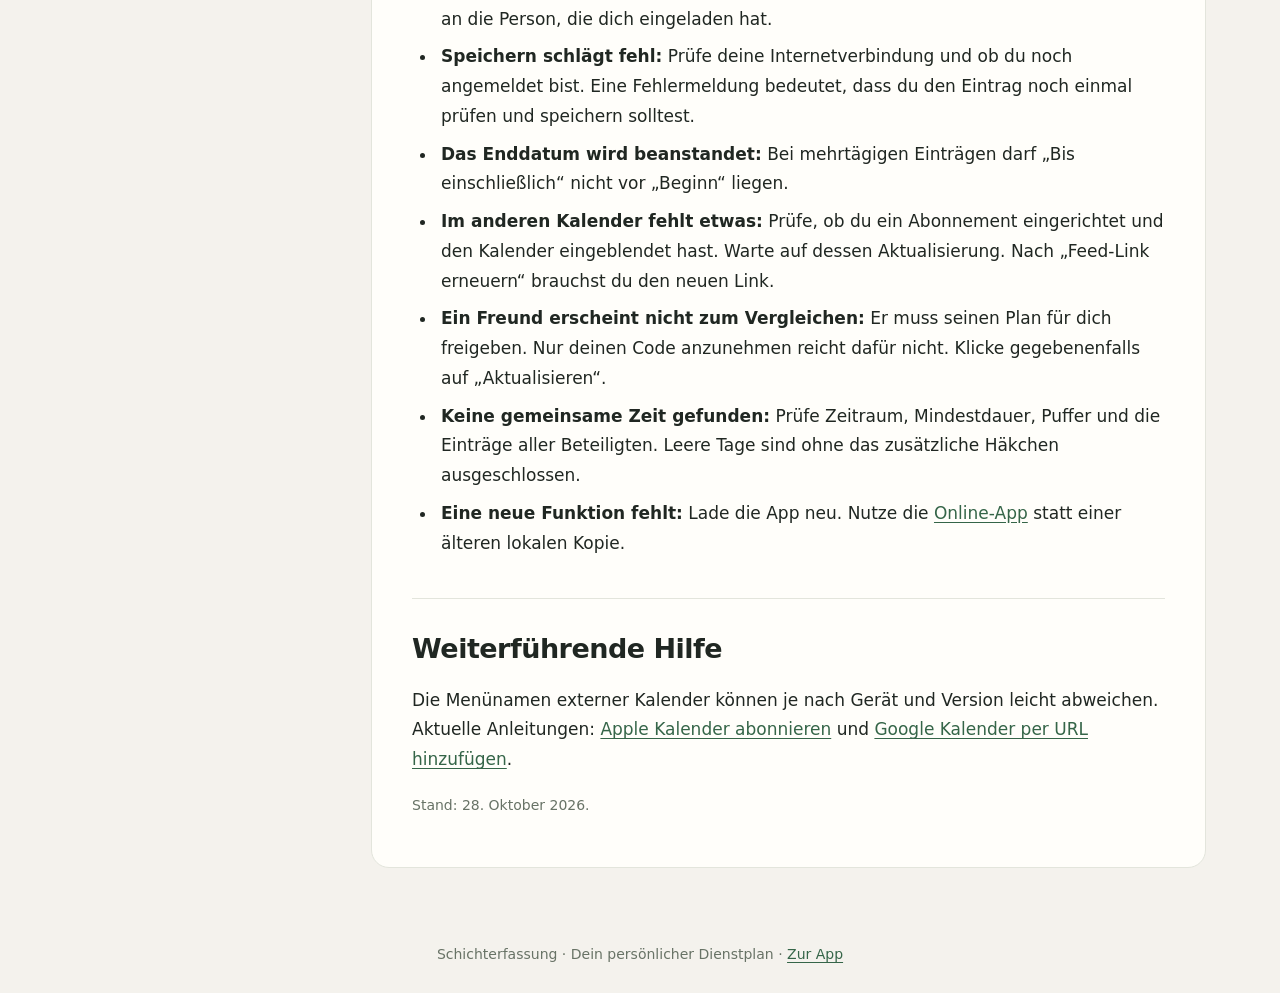
==== commit b6eef725: "Update in-app help for menu navigation" ====
--- a/anleitung.html
+++ b/anleitung.html
@@ -1 +1 @@
-<!doctype html><html lang="de"><head><meta charset="utf-8"><meta name="viewport" content="width=device-width, initial-scale=1"><title>Hilfe &amp; Anleitung – Schichterfassung</title><script>try{const t=localStorage.getItem('schichtplan.theme');if(t==='light'||t==='dark')document.documentElement.dataset.theme=t}catch{}</script><style>*{box-sizing:border-box}html{scroll-behavior:smooth;scroll-padding-top:100px}body{margin:0;background:#f4f2ed;color:#202722;font:17px/1.75 system-ui,-apple-system,BlinkMacSystemFont,"Segoe UI",sans-serif}a{color:#356548;text-underline-offset:3px}a:hover{text-decoration-thickness:2px}a:focus-visible,summary:focus-visible{outline:3px solid #b58239;outline-offset:5px}header{position:sticky;top:0;z-index:2;background:#fffefa;border-bottom:1px solid #dfded7;padding:16px max(24px,calc((100vw - 1180px)/2));display:flex;align-items:center;justify-content:space-between;gap:16px}header strong{font-size:18px}header a{text-decoration:none;white-space:nowrap}.back{padding:8px 16px;border:1px solid #bbcbbd;border-radius:10px;font-size:15px}.page{max-width:1180px;margin:48px auto;padding:0 24px}.hero{max-width:800px;margin:0 0 36px}.eyebrow{font-size:12px;letter-spacing:2px;text-transform:uppercase;color:#667460;margin:0 0 12px}h1{font-size:clamp(32px,5vw,48px);line-height:1.15;letter-spacing:-1.5px;margin:0 0 18px}.intro{font-size:19px;color:#606a61}.layout{display:grid;grid-template-columns:255px minmax(0,1fr);gap:42px;align-items:start}nav{position:sticky;top:105px;font-size:14px;line-height:1.5}nav summary{font-weight:700;cursor:pointer;margin:0 0 12px}nav a{display:block;padding:7px 0;text-decoration:none}article{min-width:0;background:#fffefa;border:1px solid #e3e5dc;border-radius:18px;padding:12px 40px 32px}article h2{font-size:27px;line-height:1.35;letter-spacing:-.5px;margin:40px 0 18px;border-top:1px solid #e3e5dc;padding-top:32px}article h2:first-of-type{border:0;margin-top:18px;padding-top:0}article h3{font-size:20px;line-height:1.5;margin:26px 0 12px}article p{margin:0 0 18px}li{margin:8px 0;padding-left:4px}ul,ol{padding-left:25px;margin:0 0 22px}article strong{font-weight:650}article a{overflow-wrap:anywhere}.guide-date{color:#687366;font-size:14px}footer{padding:26px 24px;text-align:center;font-size:14px;color:#687366}@media(max-width:850px){.layout{grid-template-columns:1fr;gap:24px}nav{position:static;border:1px solid #d7dfd4;border-radius:12px;padding:16px 20px}nav .toc{columns:2;column-gap:20px}nav a{break-inside:avoid}article{padding:8px 26px 26px}.page{margin-top:28px}}@media(max-width:480px){body{font-size:16px}.page{padding:0 16px}header{padding:14px 16px}header strong{font-size:15px}.back{font-size:14px;padding:6px 10px}nav .toc{columns:1}article{padding:4px 20px 20px}article h2{font-size:24px}.intro{font-size:17px}}@media(prefers-color-scheme:dark){html:not([data-theme="light"]){color-scheme:dark}html:not([data-theme="light"]) body{background:#151c18;color:#e1e9df}html:not([data-theme="light"]) header,html:not([data-theme="light"]) article{background:#202922;border-color:#3c483e}html:not([data-theme="light"]) a{color:#bad9b9}html:not([data-theme="light"]) .intro,html:not([data-theme="light"]) .eyebrow,html:not([data-theme="light"]) footer,html:not([data-theme="light"]) .guide-date{color:#abb8a7}}[data-theme="dark"]{color-scheme:dark}[data-theme="dark"] body{background:#151c18;color:#e1e9df}[data-theme="dark"] header,[data-theme="dark"] article{background:#202922;border-color:#3c483e}[data-theme="dark"] a{color:#bad9b9}[data-theme="dark"] .intro,[data-theme="dark"] .eyebrow,[data-theme="dark"] footer,[data-theme="dark"] .guide-date{color:#abb8a7}@media print{header,nav,footer{display:none}.page{margin:0;padding:0;max-width:none}.layout{display:block}body{font-size:11pt;background:white!important;color:black!important}article{border:0;padding:0;background:white!important;color:black!important}h2,h3{break-after:avoid}a{color:inherit!important}li{break-inside:avoid}html{scroll-behavior:auto}}@media(prefers-reduced-motion:reduce){html{scroll-behavior:auto}}</style></head><body><header><strong>Schichterfassung · Hilfe</strong><a class="back" href="index.html">← Zur App</a></header><div class="page"><div class="hero"><p class="eyebrow">Schritt für Schritt</p><h1>Dein Plan.<br>Einfach erklärt.</h1><p class="intro">Von der ersten Anmeldung bis zum Treffen mit Freunden: Hier findest du alle Funktionen und die passenden Schritte dazu.</p></div><div class="layout"><nav aria-label="Inhaltsverzeichnis"><details open><summary>Direkt zum Thema</summary><div class="toc"><a href="#kapitel-1">1. Schnell starten</a><a href="#kapitel-2">2. Dein Konto und die Anmeldung</a><a href="#kapitel-3">3. Im Kalender zurechtfinden</a><a href="#kapitel-4">4. Einen Eintrag anlegen</a><a href="#kapitel-5">5. Einträge ändern oder löschen</a><a href="#kapitel-6">6. Monatszahlen und Jahresarbeitszeit verstehen</a><a href="#kapitel-7">7. Deinen Kalender abonnieren</a><a href="#kapitel-8">8. Freunde einladen und gemeinsame Zeit finden</a><a href="#kapitel-9">9. Hell- und Dunkelmodus</a><a href="#kapitel-10">10. Wenn etwas nicht klappt</a><a href="#kapitel-11">Weiterführende Hilfe</a></div></details></nav><article><h2 id="kapitel-1">1. Schnell starten</h2><ol><li>Öffne die App und melde dich mit deiner E-Mail-Adresse und deinem Passwort an.</li><li>Wähle im Monatskalender den gewünschten Tag.</li><li>Wähle rechts die Art des Eintrags, ergänze die Angaben und klicke auf <strong>Eintrag speichern</strong>.</li><li>Klicke später wieder auf den Tag, um den Inhalt rechts anzusehen oder zu bearbeiten.</li></ol><p>Die Hilfe erreichst du jederzeit oben über <strong>Hilfe &amp; Anleitung</strong> – auch bevor du angemeldet bist. Ein Klick auf <strong>Zur App</strong> bringt dich zurück.</p><h2 id="kapitel-2">2. Dein Konto und die Anmeldung</h2><h3>Du hast eine Einladung per E-Mail erhalten</h3><p>Öffne die neueste Einladungsmail und klicke auf den Link. Lege in der App dein persönliches Passwort fest und wiederhole es zur Bestätigung. Das Passwort muss mindestens acht Zeichen haben. Falls zunächst eine Bestätigung erscheint, klicke auf <strong>Passwort festlegen</strong>. Wenn du eingeladen wurdest, musst du nicht zusätzlich auf <strong>Konto erstellen</strong> klicken.</p><h3>Du hast bereits ein Konto</h3><p>Klicke auf <strong>Anmelden</strong>, gib deine E-Mail-Adresse und dein Passwort ein und bestätige die Anmeldung. Dein Kalender gehört zu diesem Konto. Für dieselben Einträge auf einem anderen Gerät verwendest du dasselbe Konto.</p><h3>Du möchtest selbst ein Konto erstellen</h3><p>Öffne <strong>Anmelden</strong> und anschließend <strong>Konto erstellen</strong>. Trage E-Mail und Passwort ein. Öffne danach die Bestätigungsmail und bestätige deine Adresse. Erst dann meldest du dich an. Eine Einladung durch einen Freund ersetzt dieses eigene App-Konto nicht.</p><h3>Du hast dein Passwort vergessen</h3><ol><li>Öffne <strong>Anmelden</strong> und klicke auf <strong>Passwort vergessen?</strong>.</li><li>Gib deine E-Mail-Adresse ein und fordere den Link an.</li><li>Prüfe dein Postfach und den Spam- oder Junkordner.</li><li>Öffne die <strong>neueste</strong> Passwort-Mail. Klicke auf den Link und anschließend in der App auf <strong>Passwort festlegen</strong>.</li><li>Gib dein neues Passwort zweimal ein und speichere es.</li></ol><p>Ein alter oder bereits benutzter Link kann ungültig sein. Fordere dann einen neuen an. Gib dein Passwort und persönliche Bestätigungslinks nicht an andere weiter.</p><h3>Abmelden</h3><p>Über <strong>Abmelden</strong> verlässt du dein Konto auf diesem Gerät. Deine gespeicherten Einträge bleiben erhalten. Auf gemeinsam genutzten Geräten solltest du dich nach der Nutzung abmelden.</p><h2 id="kapitel-3">3. Im Kalender zurechtfinden</h2><p>Mit <strong>←</strong> und <strong>→</strong> neben dem Monatsnamen wechselst du zum vorherigen oder nächsten Monat. So erreichst du auch das nächste Jahr: Nach Dezember 2026 folgt Januar 2027. Die Jahresübersicht richtet sich nach dem Jahr des angezeigten Monats.</p><p>Die farbigen Punkte markieren Einträge; die Legende unter dem Kalender erklärt die Farben. Klicke auf einen Tag:</p><ul><li><strong>Tag mit Eintrag:</strong> Rechts siehst du den Inhalt und den Button <strong>Bearbeiten</strong>. Bei mehreren Einträgen erscheinen mehrere Karten.</li><li><strong>Leerer Tag:</strong> Rechts öffnet sich das Formular mit dem gewählten Datum.</li><li><strong>Monatsübersicht unten:</strong> Sie zeigt nach dem Anklicken die Einträge dieses Tages. Über <strong>Ganzer Monat</strong> siehst du wieder alle Einträge des angezeigten Monats.</li></ul><h2 id="kapitel-4">4. Einen Eintrag anlegen</h2><h3>Schicht</h3><ol><li>Wähle den Tag und als Art <strong>Schicht</strong>.</li><li>Trage die Schichtnummer ein.</li><li>Prüfe das Datum unter <strong>Beginn</strong> und gib Dienstbeginn sowie Dienstende ein.</li><li>Wähle <strong>Keine Pause</strong>, <strong>30 Minuten</strong> oder <strong>45 Minuten</strong>.</li><li>Klicke auf <strong>Eintrag speichern</strong>.</li></ol><p>Die Schichtdauer wird aus den Zeiten berechnet; die gewählte Pause wird abgezogen. Beispiel: 08:00 bis 16:00 mit 30 Minuten Pause ergibt <strong>7 Stunden 30 Minuten</strong>.</p><p><strong>Nachtschicht:</strong> Beginnt ein Dienst um 22:00 und endet um 06:00, zählt das Ende zum nächsten Tag. Trage das Datum des Dienstbeginns ein. Ein Ende vor oder gleich der Beginnzeit wird als Überlauf in den nächsten Tag behandelt. Gleiche Uhrzeiten ergeben dadurch 24 Stunden vor Abzug der Pause – prüfe sie besonders sorgfältig.</p><h3>Abweichung vom Dienstauftrag</h3><p>Öffne bei einer Schicht <strong>Abweichung vom Dienstauftrag</strong>. Trage den tatsächlichen Beginn und/oder das tatsächliche Ende ein. Für die Dauer und den Kalender werden die tatsächlichen Zeiten verwendet, soweit du sie ausgefüllt hast. Die geplanten Zeiten bleiben im Eintrag erhalten.</p><h3>Büro</h3><p>Wähle <strong>Büro</strong>, Datum, Beginn, Ende und Pause. Unter <strong>Bezeichnung für den Kalender</strong> kannst du zum Beispiel „Schulung“ oder „JAV-Sitzung“ eintragen. Diese Bezeichnung erscheint anstelle von „Büro“. Ohne eigene Bezeichnung bleibt der Name „Büro“.</p><h3>Ruhe, Urlaub und Krank</h3><p>Diese Einträge sind ganztägig und benötigen keine Uhrzeit. Für mehrere zusammenhängende Tage wählst du <strong>Beginn</strong> und <strong>Bis einschließlich</strong>. Der letzte angegebene Tag gehört zum Zeitraum. Für einen einzelnen Tag müssen beide Daten gleich sein.</p><h3>Dispo-Tag</h3><p>Wähle <strong>Dispo-Tag</strong>, prüfe das Datum und speichere. Ein Dispo-Tag ist ganztägig und wird mit <strong>7 Stunden 48 Minuten</strong> angerechnet. Für mehrere Dispo-Tage legst du je einen Eintrag an.</p><p>Nach dem Speichern bleibt das zuletzt verwendete Datum im Formular erhalten. So kannst du weitere Einträge planen, ohne immer zum heutigen Datum zurückzuspringen.</p><h2 id="kapitel-5">5. Einträge ändern oder löschen</h2><p>Zum Ändern klickst du im Kalender auf den Tag und rechts beim gewünschten Eintrag auf <strong>Bearbeiten</strong>. Passe die Angaben an und klicke auf <strong>Änderungen speichern</strong>. Mit <strong>Abbrechen</strong> verlässt du die Bearbeitung ohne Speichern. Du kannst auch den Bearbeiten-Button in der Monatsübersicht verwenden.</p><p>Die Art eines bestehenden Eintrags ist während der Bearbeitung gesperrt. Soll aus einer Schicht zum Beispiel Urlaub werden, musst du den alten Eintrag löschen und einen neuen in der richtigen Art anlegen.</p><p>Zum Löschen verwendest du das Löschen-Symbol (×) in der Monatsübersicht. <strong>Es gibt derzeit kein Rückgängig.</strong> Ein versehentlich gelöschter Eintrag muss erneut erfasst werden.</p><h2 id="kapitel-6">6. Monatszahlen und Jahresarbeitszeit verstehen</h2><p>Die Zahlen oberhalb des Kalenders beziehen sich auf den angezeigten Monat: Anzahl der Schichten, angerechnete Stunden, Ruhe- und Abwesenheitseinträge sowie Abweichungen. Die Anzahl der Ruhe- und Abwesenheitseinträge zählt Einträge, nicht die einzelnen Tage eines mehrtägigen Eintrags.</p><p>Für die angerechnete Zeit gelten diese Regeln:</p><ul><li><strong>Schicht und Büro:</strong> Erfasste Dauer abzüglich Pause. Tatsächliche Zeiten ersetzen ausgefüllte geplante Zeiten bei der Berechnung.</li><li><strong>Dispo-Tag:</strong> 7 Stunden 48 Minuten je eingetragenem Kalendertag, auch am Wochenende.</li><li><strong>Urlaub und Krank:</strong> 7 Stunden 48 Minuten je Tag von Montag bis Freitag. Samstag und Sonntag erhalten keine Stunden. Feiertage werden nicht gesondert erkannt.</li><li><strong>Ruhe:</strong> Keine Stundenanrechnung.</li></ul><p>Eine Schicht über Mitternacht wird dem Monat und Jahr ihres Beginns zugeordnet. Mehrtägiger Urlaub oder Krank wird für die Stundenberechnung auf die jeweiligen Monate und Jahre aufgeteilt. Überschneidende Einträge werden nicht automatisch verrechnet; vermeide doppelte Einträge für denselben Zeitraum.</p><h3>Dein persönliches Jahresziel</h3><p>In der <strong>Jahresübersicht</strong> steht zunächst ein Ziel von <strong>2036 Stunden</strong>. Trage unter <strong>Dein Jahresziel</strong> deine eigene Jahresarbeitszeit ein und klicke auf <strong>Jahresziel speichern</strong>. Das Ziel gilt für das dort angezeigte Jahr und wird in deinem Konto gespeichert. Du kannst für ein anderes Jahr einen anderen Wert festlegen.</p><p><strong>Angerechnete Zeit</strong> ist die Summe deiner erfassten Zeiten und Tagespauschalen im Jahr. <strong>Saldo zum Jahresziel</strong> vergleicht diese Summe mit dem gesamten Jahresziel. Ein Minus zu Jahresbeginn bedeutet also nicht automatisch, dass du zu wenig gearbeitet hast – noch nicht erfasste oder zukünftige Dienste fehlen in dieser Summe.</p><h2 id="kapitel-7">7. Deinen Kalender abonnieren</h2><p>Unter <strong>Mit deinem Kalender verbinden</strong> findest du <strong>Feed-Adresse kopieren</strong>. Damit kopierst du deinen persönlichen Kalenderlink. Füge ihn als Kalenderabonnement in Apple Kalender oder Google Kalender ein.</p><p>Das Abonnement zeigt deine Einträge einschließlich ihrer Bezeichnungen. Es wird vom jeweiligen Kalenderdienst aktualisiert; Änderungen erscheinen nicht zwingend sofort. Bearbeite deine Schichten weiterhin in der Schichterfassungs-App. Änderungen im anderen Kalender werden nicht zurück in die App übertragen.</p><h3>Apple Kalender auf dem Mac</h3><ol><li>Kopiere in der App die Feed-Adresse.</li><li>Öffne Apple Kalender und wähle <strong>Ablage → Neues Kalenderabonnement</strong>.</li><li>Füge den Link ein und klicke auf <strong>Abonnieren</strong>.</li><li>Vergib einen Namen, zum Beispiel „Meine Schichten“. Wähle bei Bedarf iCloud als Speicherort und ein passendes Aktualisierungsintervall.</li><li>Bestätige die Einrichtung.</li></ol><h3>Apple Kalender auf iPhone oder iPad</h3><p>Öffne in der Kalender-App <strong>Kalender → Hinzufügen → Kalenderabonnement hinzufügen</strong>. Füge deinen Link ein und folge den angezeigten Schritten. Wenn du das Abonnement bereits über iCloud eingerichtet hast, prüfe zuerst, ob es auf dem Gerät schon vorhanden ist.</p><h3>Google Kalender</h3><ol><li>Öffne Google Kalender <strong>am Computer im Browser</strong>.</li><li>Klicke links neben <strong>Weitere Kalender</strong> auf <strong>+</strong> und wähle <strong>Per URL</strong> beziehungsweise <strong>Über URL</strong>.</li><li>Füge deine kopierte Feed-Adresse ein und klicke auf <strong>Kalender hinzufügen</strong>.</li></ol><h3>Kalenderdatei statt Abonnement</h3><p><strong>Kalenderdatei laden</strong> lädt eine Datei mit deinen gespeicherten Einträgen herunter. Du kannst sie in einen Kalender importieren. Das ist eine Momentaufnahme: Spätere Änderungen werden damit nicht automatisch übernommen. Der Download umfasst deine gespeicherten Einträge und ist derzeit kein Export nur des angezeigten Monats. Wiederholter Import kann doppelte Termine erzeugen.</p><h3>Deinen Kalenderlink schützen</h3><p>Wer deinen Feed-Link kennt, kann deine Kalenderinhalte lesen. Gib ihn deshalb nur an einen Kalenderdienst weiter, den du verwenden möchtest. Für die eingeschränkte Freigabe an Freunde verwende stattdessen <strong>Freunde &amp; Treffen</strong>.</p><p>Mit <strong>Feed-Link erneuern</strong> wird der bisherige Link ungültig und der neue kopiert. Anschließend musst du das Abonnement in deinem Kalender mit dem neuen Link einrichten. Bereits heruntergeladene Termine werden dadurch nicht von fremden Geräten gelöscht.</p><h2 id="kapitel-8">8. Freunde einladen und gemeinsame Zeit finden</h2><p>Für die Freunde-Funktion braucht jeder ein eigenes App-Konto. Eine Kontoeinladung per E-Mail und ein Freigabecode unter Freunden sind zwei verschiedene Dinge: Die erste ermöglicht die Anmeldung, der zweite gibt Zeiträume für einen bereits angemeldeten Freund frei.</p><h3>Deinen Plan für einen Freund freigeben</h3><ol><li>Öffne <strong>Freunde &amp; Treffen → Meinen Plan für einen Freund freigeben</strong>.</li><li>Trage deinen eigenen Namen ein, zum Beispiel <strong>Alex</strong>. Du wählst diesen Namen selbst; er muss nicht vorher irgendwo eingerichtet sein.</li><li>Klicke auf <strong>Einladungscode erstellen</strong> und danach auf <strong>Code kopieren</strong>.</li><li>Schicke den Code persönlich per E-Mail, WhatsApp oder auf einem anderen Weg an deinen Freund. Die App verschickt ihn nicht automatisch.</li><li>Dein Freund meldet sich mit seinem eigenen Konto an, öffnet <strong>Einladung eines Freundes annehmen</strong> und trägt den Code sowie seinen eigenen Namen ein.</li></ol><p>Jeder Code gilt <strong>7 Tage</strong> und kann <strong>einmal</strong> angenommen werden. Für jeden Freund erstellst du einen eigenen Code. Nach der Annahme gilt die Freigabe bis zum Widerruf; sie endet nicht schon nach sieben Tagen.</p><p><strong>Wichtig:</strong> Wenn du Alex bist und Ben deinen Code annimmt, kann Ben deine Zeiträume vergleichen. Damit du auch Bens Zeiträume sehen kannst, erstellt Ben seinerseits einen Code und schickt ihn dir. Ihr müsst euch also gegenseitig freigeben, wenn beide vergleichen möchten.</p><h3>Was Freunde sehen können</h3><p>Freunde erhalten Zeiträume mit der Einordnung belegt, möglicherweise frei oder unbekannt. Schichtnummern, eigene Büro-Bezeichnungen, Krankmeldungen und dein Stundenkonto werden darüber nicht geteilt. Freunde können deine Einträge nicht bearbeiten. Die Freigabe gilt für deinen Plan und ist nicht nur auf den gerade angezeigten Monat beschränkt.</p><h3>Ein Treffen planen</h3><ol><li>Wähle unter <strong>Wann haben wir gemeinsam Zeit?</strong> einen oder mehrere Freunde aus. Du selbst bist immer dabei. Es sind bis zu acht Freunde gleichzeitig möglich.</li><li>Wähle ein Startdatum und einen Zeitraum von <strong>7, 14 oder 31 Tagen</strong>.</li><li>Wähle, wie lange ihr mindestens Zeit braucht, zum Beispiel zwei Stunden.</li><li>Stelle <strong>Frühestens</strong> und <strong>Spätestens</strong> ein. Diese Uhrzeiten bilden ein Zeitfenster innerhalb eines Tages.</li><li>Wähle einen <strong>Puffer vor / nach Diensten</strong>, etwa für Anfahrt, Heimweg oder Erholung.</li><li>Klicke auf <strong>Gemeinsame Zeitfenster finden</strong>.</li></ol><p>Die Übersicht nennt die Anzahl möglicher gemeinsamer Zeitfenster, die betroffenen Tage und die insgesamt möglichen Stunden. Darunter stehen die einzelnen Tage und Uhrzeiten.</p><p><strong>So werden die Vorschläge ermittelt:</strong> Schicht und Büro blockieren die Dienstzeit einschließlich Puffer; Nachtschichten zählen auch am Folgetag. Ruhe gilt als möglicherweise frei. Urlaub, Krank und Dispo werden nicht als freie Zeit vorgeschlagen. Ein leerer Tag ist zunächst <strong>ungeplant</strong>, nicht automatisch frei. Nur wenn du <strong>Auch Tage ohne Eintrag vorschlagen</strong> aktivierst, werden solche Tage mit einem entsprechenden Hinweis einbezogen.</p><p>Die Vorschläge berücksichtigen keine privaten Termine und kennen eure Schlafzeiten nicht. Sprecht einen Termin deshalb miteinander ab. Bei neuen Einträgen oder geänderten Einstellungen starte den Vergleich erneut.</p><h3>Freigaben beenden</h3><p>Unter <strong>Deine Freigaben</strong> siehst du, wer deinen Plan sehen darf und wessen Plan für dich freigegeben ist. Mit <strong>Freigabe beenden</strong> entziehst du den Zugriff auf deinen Plan. <strong>Verbindung entfernen</strong> entfernt deinen Zugriff auf den Plan eines Freundes. Offene Codes kannst du über <strong>Einladung widerrufen</strong> sperren. Über <strong>Aktualisieren</strong> lädst du die aktuelle Liste.</p><h2 id="kapitel-9">9. Hell- und Dunkelmodus</h2><p>Oben kannst du zwischen <strong>Hell</strong> und <strong>Dunkel</strong> wechseln. Deine Auswahl wird auf diesem Gerät im Browser gespeichert. Auf einem anderen Gerät kann daher eine andere Darstellung aktiv sein.</p><h2 id="kapitel-10">10. Wenn etwas nicht klappt</h2><ul><li><strong>Eine E-Mail fehlt:</strong> Prüfe Spam und Junk sowie die Schreibweise deiner Adresse. Verwende bei mehreren Mails den neuesten Link.</li><li><strong>Ein Link ist abgelaufen:</strong> Fordere über „Passwort vergessen?“ einen neuen Passwort-Link an. Bei einer noch nicht abgeschlossenen Kontoeinladung wende dich an die Person, die dich eingeladen hat.</li><li><strong>Speichern schlägt fehl:</strong> Prüfe deine Internetverbindung und ob du noch angemeldet bist. Eine Fehlermeldung bedeutet, dass du den Eintrag noch einmal prüfen und speichern solltest.</li><li><strong>Das Enddatum wird beanstandet:</strong> Bei mehrtägigen Einträgen darf „Bis einschließlich“ nicht vor „Beginn“ liegen.</li><li><strong>Im anderen Kalender fehlt etwas:</strong> Prüfe, ob du ein Abonnement eingerichtet und den Kalender eingeblendet hast. Warte auf dessen Aktualisierung. Nach „Feed-Link erneuern“ brauchst du den neuen Link.</li><li><strong>Ein Freund erscheint nicht zum Vergleichen:</strong> Er muss seinen Plan für dich freigeben. Nur deinen Code anzunehmen reicht dafür nicht. Klicke gegebenenfalls auf „Aktualisieren“.</li><li><strong>Keine gemeinsame Zeit gefunden:</strong> Prüfe Zeitraum, Mindestdauer, Puffer und die Einträge aller Beteiligten. Leere Tage sind ohne das zusätzliche Häkchen ausgeschlossen.</li><li><strong>Eine neue Funktion fehlt:</strong> Lade die App neu. Nutze die <a href="https://analogguy-sudo.github.io/Schichterfassung/">Online-App</a> statt einer älteren lokalen Kopie.</li></ul><h2 id="kapitel-11">Weiterführende Hilfe</h2><p>Die Menünamen externer Kalender können je nach Gerät und Version leicht abweichen. Aktuelle Anleitungen: <a href="https://support.apple.com/de-de/102301">Apple Kalender abonnieren</a> und <a href="https://support.google.com/calendar/answer/37100?hl=de">Google Kalender per URL hinzufügen</a>.</p><p class="guide-date">Stand: 28. Oktober 2026.</p></article></div></div><footer>Schichterfassung · Dein persönlicher Dienstplan · <a href="index.html">Zur App</a></footer></body></html>
+<!doctype html><html lang="de"><head><meta charset="utf-8"><meta name="viewport" content="width=device-width, initial-scale=1"><title>Hilfe &amp; Anleitung – Schichterfassung</title><script>try{const t=localStorage.getItem('schichtplan.theme');if(t==='light'||t==='dark')document.documentElement.dataset.theme=t}catch{}</script><style>*{box-sizing:border-box}html{scroll-behavior:smooth;scroll-padding-top:100px}body{margin:0;background:#f4f2ed;color:#202722;font:17px/1.75 system-ui,-apple-system,BlinkMacSystemFont,"Segoe UI",sans-serif}a{color:#356548;text-underline-offset:3px}a:hover{text-decoration-thickness:2px}a:focus-visible,summary:focus-visible{outline:3px solid #b58239;outline-offset:5px}header{position:sticky;top:0;z-index:2;background:#fffefa;border-bottom:1px solid #dfded7;padding:16px max(24px,calc((100vw - 1180px)/2));display:flex;align-items:center;justify-content:space-between;gap:16px}header strong{font-size:18px}header a{text-decoration:none;white-space:nowrap}.back{padding:8px 16px;border:1px solid #bbcbbd;border-radius:10px;font-size:15px}.page{max-width:1180px;margin:48px auto;padding:0 24px}.hero{max-width:800px;margin:0 0 36px}.eyebrow{font-size:12px;letter-spacing:2px;text-transform:uppercase;color:#667460;margin:0 0 12px}h1{font-size:clamp(32px,5vw,48px);line-height:1.15;letter-spacing:-1.5px;margin:0 0 18px}.intro{font-size:19px;color:#606a61}.layout{display:grid;grid-template-columns:255px minmax(0,1fr);gap:42px;align-items:start}nav{position:sticky;top:105px;font-size:14px;line-height:1.5}nav summary{font-weight:700;cursor:pointer;margin:0 0 12px}nav a{display:block;padding:7px 0;text-decoration:none}article{min-width:0;background:#fffefa;border:1px solid #e3e5dc;border-radius:18px;padding:12px 40px 32px}article h2{font-size:27px;line-height:1.35;letter-spacing:-.5px;margin:40px 0 18px;border-top:1px solid #e3e5dc;padding-top:32px}article h2:first-of-type{border:0;margin-top:18px;padding-top:0}article h3{font-size:20px;line-height:1.5;margin:26px 0 12px}article p{margin:0 0 18px}li{margin:8px 0;padding-left:4px}ul,ol{padding-left:25px;margin:0 0 22px}article strong{font-weight:650}article a{overflow-wrap:anywhere}.guide-date{color:#687366;font-size:14px}footer{padding:26px 24px;text-align:center;font-size:14px;color:#687366}@media(max-width:850px){.layout{grid-template-columns:1fr;gap:24px}nav{position:static;border:1px solid #d7dfd4;border-radius:12px;padding:16px 20px}nav .toc{columns:2;column-gap:20px}nav a{break-inside:avoid}article{padding:8px 26px 26px}.page{margin-top:28px}}@media(max-width:480px){body{font-size:16px}.page{padding:0 16px}header{padding:14px 16px}header strong{font-size:15px}.back{font-size:14px;padding:6px 10px}nav .toc{columns:1}article{padding:4px 20px 20px}article h2{font-size:24px}.intro{font-size:17px}}@media(prefers-color-scheme:dark){html:not([data-theme="light"]){color-scheme:dark}html:not([data-theme="light"]) body{background:#151c18;color:#e1e9df}html:not([data-theme="light"]) header,html:not([data-theme="light"]) article{background:#202922;border-color:#3c483e}html:not([data-theme="light"]) a{color:#bad9b9}html:not([data-theme="light"]) .intro,html:not([data-theme="light"]) .eyebrow,html:not([data-theme="light"]) footer,html:not([data-theme="light"]) .guide-date{color:#abb8a7}}[data-theme="dark"]{color-scheme:dark}[data-theme="dark"] body{background:#151c18;color:#e1e9df}[data-theme="dark"] header,[data-theme="dark"] article{background:#202922;border-color:#3c483e}[data-theme="dark"] a{color:#bad9b9}[data-theme="dark"] .intro,[data-theme="dark"] .eyebrow,[data-theme="dark"] footer,[data-theme="dark"] .guide-date{color:#abb8a7}@media print{header,nav,footer{display:none}.page{margin:0;padding:0;max-width:none}.layout{display:block}body{font-size:11pt;background:white!important;color:black!important}article{border:0;padding:0;background:white!important;color:black!important}h2,h3{break-after:avoid}a{color:inherit!important}li{break-inside:avoid}html{scroll-behavior:auto}}@media(prefers-reduced-motion:reduce){html{scroll-behavior:auto}}</style></head><body><header><strong>Schichterfassung · Hilfe</strong><a class="back" href="index.html">← Zur App</a></header><div class="page"><div class="hero"><p class="eyebrow">Schritt für Schritt</p><h1>Dein Plan.<br>Einfach erklärt.</h1><p class="intro">Von der ersten Anmeldung bis zum Treffen mit Freunden: Hier findest du alle Funktionen und die passenden Schritte dazu.</p></div><div class="layout"><nav aria-label="Inhaltsverzeichnis"><details open><summary>Direkt zum Thema</summary><div class="toc"><a href="#kapitel-1">1. Schnell starten</a><a href="#kapitel-2">2. Dein Konto und die Anmeldung</a><a href="#kapitel-3">3. Menü und Kalender</a><a href="#kapitel-4">4. Einen Eintrag anlegen</a><a href="#kapitel-5">5. Einträge ändern oder löschen</a><a href="#kapitel-6">6. Monatszahlen und Jahresarbeitszeit verstehen</a><a href="#kapitel-7">7. Deinen Kalender abonnieren</a><a href="#kapitel-8">8. Freunde einladen und gemeinsame Zeit finden</a><a href="#kapitel-9">9. Hell- und Dunkelmodus</a><a href="#kapitel-10">10. Wenn etwas nicht klappt</a><a href="#kapitel-11">Weiterführende Hilfe</a></div></details></nav><article><h2 id="kapitel-1">1. Schnell starten</h2><ol><li>Öffne die App und melde dich mit deiner E-Mail-Adresse und deinem Passwort an.</li><li>Wähle im Monatskalender den gewünschten Tag.</li><li>Wähle rechts die Art des Eintrags, ergänze die Angaben und klicke auf <strong>Eintrag speichern</strong>.</li><li>Klicke später wieder auf den Tag, um den Inhalt rechts anzusehen oder zu bearbeiten.</li></ol><p>Die Hilfe erreichst du jederzeit oben rechts über <strong>⋮ → Hilfe &amp; Anleitung</strong> – auch bevor du angemeldet bist. Ein Klick auf <strong>Zur App</strong> bringt dich zurück.</p><h2 id="kapitel-2">2. Dein Konto und die Anmeldung</h2><h3>Du hast eine Einladung per E-Mail erhalten</h3><p>Öffne die neueste Einladungsmail und klicke auf den Link. Lege in der App dein persönliches Passwort fest und wiederhole es zur Bestätigung. Das Passwort muss mindestens acht Zeichen haben. Falls zunächst eine Bestätigung erscheint, klicke auf <strong>Passwort festlegen</strong>. Wenn du eingeladen wurdest, musst du nicht zusätzlich auf <strong>Konto erstellen</strong> klicken.</p><h3>Du hast bereits ein Konto</h3><p>Klicke auf <strong>Anmelden</strong>, gib deine E-Mail-Adresse und dein Passwort ein und bestätige die Anmeldung. Dein Kalender gehört zu diesem Konto. Für dieselben Einträge auf einem anderen Gerät verwendest du dasselbe Konto.</p><h3>Du möchtest selbst ein Konto erstellen</h3><p>Öffne <strong>Anmelden</strong> und anschließend <strong>Konto erstellen</strong>. Trage E-Mail und Passwort ein. Öffne danach die Bestätigungsmail und bestätige deine Adresse. Erst dann meldest du dich an. Eine Einladung durch einen Freund ersetzt dieses eigene App-Konto nicht.</p><h3>Du hast dein Passwort vergessen</h3><ol><li>Öffne <strong>Anmelden</strong> und klicke auf <strong>Passwort vergessen?</strong>.</li><li>Gib deine E-Mail-Adresse ein und fordere den Link an.</li><li>Prüfe dein Postfach und den Spam- oder Junkordner.</li><li>Öffne die <strong>neueste</strong> Passwort-Mail. Klicke auf den Link und anschließend in der App auf <strong>Passwort festlegen</strong>.</li><li>Gib dein neues Passwort zweimal ein und speichere es.</li></ol><p>Ein alter oder bereits benutzter Link kann ungültig sein. Fordere dann einen neuen an. Gib dein Passwort und persönliche Bestätigungslinks nicht an andere weiter.</p><h3>Abmelden</h3><p>Über <strong>⋮ → Abmelden</strong> verlässt du dein Konto auf diesem Gerät. Deine gespeicherten Einträge bleiben erhalten. Auf gemeinsam genutzten Geräten solltest du dich nach der Nutzung abmelden.</p><h2 id="kapitel-3">3. Menü und Kalender</h2><p>Oben rechts öffnest du mit <strong>⋮</strong> das Menü. Dort findest du <strong>Hilfe &amp; Anleitung</strong>, den Wechsel zwischen Hell und Dunkel, <strong>Freunde &amp; Treffen</strong>, <strong>Kalender verbinden</strong> sowie <strong>Abmelden</strong>. Freunde und Kalenderabo öffnen sich in einem eigenen Fenster, das du über <strong>Schließen ×</strong> oder die Escape-Taste wieder schließen kannst. Dein Kalender bleibt im Hintergrund erhalten. Vor der Anmeldung stehen nur Hilfe, Darstellung und Anmelden zur Verfügung.</p><h3>Im Kalender zurechtfinden</h3><p>Mit <strong>←</strong> und <strong>→</strong> neben dem Monatsnamen wechselst du zum vorherigen oder nächsten Monat. So erreichst du auch das nächste Jahr: Nach Dezember 2026 folgt Januar 2027. Die Jahresübersicht richtet sich nach dem Jahr des angezeigten Monats.</p><p>Die farbigen Punkte markieren Einträge; die Legende unter dem Kalender erklärt die Farben. Klicke auf einen Tag:</p><ul><li><strong>Tag mit Eintrag:</strong> Rechts siehst du den Inhalt und den Button <strong>Bearbeiten</strong>. Bei mehreren Einträgen erscheinen mehrere Karten.</li><li><strong>Leerer Tag:</strong> Rechts öffnet sich das Formular mit dem gewählten Datum.</li><li><strong>Monatsübersicht unten:</strong> Sie zeigt nach dem Anklicken die Einträge dieses Tages. Über <strong>Ganzer Monat</strong> siehst du wieder alle Einträge des angezeigten Monats.</li></ul><h2 id="kapitel-4">4. Einen Eintrag anlegen</h2><h3>Schicht</h3><ol><li>Wähle den Tag und als Art <strong>Schicht</strong>.</li><li>Trage die Schichtnummer ein.</li><li>Prüfe das Datum unter <strong>Beginn</strong> und gib Dienstbeginn sowie Dienstende ein.</li><li>Wähle <strong>Keine Pause</strong>, <strong>30 Minuten</strong> oder <strong>45 Minuten</strong>.</li><li>Klicke auf <strong>Eintrag speichern</strong>.</li></ol><p>Die Schichtdauer wird aus den Zeiten berechnet; die gewählte Pause wird abgezogen. Beispiel: 08:00 bis 16:00 mit 30 Minuten Pause ergibt <strong>7 Stunden 30 Minuten</strong>.</p><p><strong>Nachtschicht:</strong> Beginnt ein Dienst um 22:00 und endet um 06:00, zählt das Ende zum nächsten Tag. Trage das Datum des Dienstbeginns ein. Ein Ende vor oder gleich der Beginnzeit wird als Überlauf in den nächsten Tag behandelt. Gleiche Uhrzeiten ergeben dadurch 24 Stunden vor Abzug der Pause – prüfe sie besonders sorgfältig.</p><h3>Abweichung vom Dienstauftrag</h3><p>Öffne bei einer Schicht <strong>Abweichung vom Dienstauftrag</strong>. Trage den tatsächlichen Beginn und/oder das tatsächliche Ende ein. Für die Dauer und den Kalender werden die tatsächlichen Zeiten verwendet, soweit du sie ausgefüllt hast. Die geplanten Zeiten bleiben im Eintrag erhalten.</p><h3>Büro</h3><p>Wähle <strong>Büro</strong>, Datum, Beginn, Ende und Pause. Unter <strong>Bezeichnung für den Kalender</strong> kannst du zum Beispiel „Schulung“ oder „JAV-Sitzung“ eintragen. Diese Bezeichnung erscheint anstelle von „Büro“. Ohne eigene Bezeichnung bleibt der Name „Büro“.</p><h3>Ruhe, Urlaub und Krank</h3><p>Diese Einträge sind ganztägig und benötigen keine Uhrzeit. Für mehrere zusammenhängende Tage wählst du <strong>Beginn</strong> und <strong>Bis einschließlich</strong>. Der letzte angegebene Tag gehört zum Zeitraum. Für einen einzelnen Tag müssen beide Daten gleich sein.</p><h3>Dispo-Tag</h3><p>Wähle <strong>Dispo-Tag</strong>, prüfe das Datum und speichere. Ein Dispo-Tag ist ganztägig und wird mit <strong>7 Stunden 48 Minuten</strong> angerechnet. Für mehrere Dispo-Tage legst du je einen Eintrag an.</p><p>Nach dem Speichern bleibt das zuletzt verwendete Datum im Formular erhalten. So kannst du weitere Einträge planen, ohne immer zum heutigen Datum zurückzuspringen.</p><h2 id="kapitel-5">5. Einträge ändern oder löschen</h2><p>Zum Ändern klickst du im Kalender auf den Tag und rechts beim gewünschten Eintrag auf <strong>Bearbeiten</strong>. Passe die Angaben an und klicke auf <strong>Änderungen speichern</strong>. Mit <strong>Abbrechen</strong> verlässt du die Bearbeitung ohne Speichern. Du kannst auch den Bearbeiten-Button in der Monatsübersicht verwenden.</p><p>Die Art eines bestehenden Eintrags ist während der Bearbeitung gesperrt. Soll aus einer Schicht zum Beispiel Urlaub werden, musst du den alten Eintrag löschen und einen neuen in der richtigen Art anlegen.</p><p>Zum Löschen verwendest du das Löschen-Symbol (×) in der Monatsübersicht. <strong>Es gibt derzeit kein Rückgängig.</strong> Ein versehentlich gelöschter Eintrag muss erneut erfasst werden.</p><h2 id="kapitel-6">6. Monatszahlen und Jahresarbeitszeit verstehen</h2><p>Die Zahlen oberhalb des Kalenders beziehen sich auf den angezeigten Monat: Anzahl der Schichten, angerechnete Stunden, Ruhe- und Abwesenheitseinträge sowie Abweichungen. Die Anzahl der Ruhe- und Abwesenheitseinträge zählt Einträge, nicht die einzelnen Tage eines mehrtägigen Eintrags.</p><p>Für die angerechnete Zeit gelten diese Regeln:</p><ul><li><strong>Schicht und Büro:</strong> Erfasste Dauer abzüglich Pause. Tatsächliche Zeiten ersetzen ausgefüllte geplante Zeiten bei der Berechnung.</li><li><strong>Dispo-Tag:</strong> 7 Stunden 48 Minuten je eingetragenem Kalendertag, auch am Wochenende.</li><li><strong>Urlaub und Krank:</strong> 7 Stunden 48 Minuten je Tag von Montag bis Freitag. Samstag und Sonntag erhalten keine Stunden. Feiertage werden nicht gesondert erkannt.</li><li><strong>Ruhe:</strong> Keine Stundenanrechnung.</li></ul><p>Eine Schicht über Mitternacht wird dem Monat und Jahr ihres Beginns zugeordnet. Mehrtägiger Urlaub oder Krank wird für die Stundenberechnung auf die jeweiligen Monate und Jahre aufgeteilt. Überschneidende Einträge werden nicht automatisch verrechnet; vermeide doppelte Einträge für denselben Zeitraum.</p><h3>Dein persönliches Jahresziel</h3><p>In der <strong>Jahresübersicht</strong> steht zunächst ein Ziel von <strong>2036 Stunden</strong>. Trage unter <strong>Dein Jahresziel</strong> deine eigene Jahresarbeitszeit ein und klicke auf <strong>Jahresziel speichern</strong>. Das Ziel gilt für das dort angezeigte Jahr und wird in deinem Konto gespeichert. Du kannst für ein anderes Jahr einen anderen Wert festlegen.</p><p><strong>Angerechnete Zeit</strong> ist die Summe deiner erfassten Zeiten und Tagespauschalen im Jahr. <strong>Saldo zum Jahresziel</strong> vergleicht diese Summe mit dem gesamten Jahresziel. Ein Minus zu Jahresbeginn bedeutet also nicht automatisch, dass du zu wenig gearbeitet hast – noch nicht erfasste oder zukünftige Dienste fehlen in dieser Summe.</p><h2 id="kapitel-7">7. Deinen Kalender abonnieren</h2><p>Öffne oben rechts <strong>⋮ → Kalender verbinden</strong>. Im Fenster <strong>Mit deinem Kalender verbinden</strong> findest du <strong>Feed-Adresse kopieren</strong>. Damit kopierst du deinen persönlichen Kalenderlink. Füge ihn als Kalenderabonnement in Apple Kalender oder Google Kalender ein.</p><p>Das Abonnement zeigt deine Einträge einschließlich ihrer Bezeichnungen. Es wird vom jeweiligen Kalenderdienst aktualisiert; Änderungen erscheinen nicht zwingend sofort. Bearbeite deine Schichten weiterhin in der Schichterfassungs-App. Änderungen im anderen Kalender werden nicht zurück in die App übertragen.</p><h3>Apple Kalender auf dem Mac</h3><ol><li>Kopiere in der App die Feed-Adresse.</li><li>Öffne Apple Kalender und wähle <strong>Ablage → Neues Kalenderabonnement</strong>.</li><li>Füge den Link ein und klicke auf <strong>Abonnieren</strong>.</li><li>Vergib einen Namen, zum Beispiel „Meine Schichten“. Wähle bei Bedarf iCloud als Speicherort und ein passendes Aktualisierungsintervall.</li><li>Bestätige die Einrichtung.</li></ol><h3>Apple Kalender auf iPhone oder iPad</h3><p>Öffne in der Kalender-App <strong>Kalender → Hinzufügen → Kalenderabonnement hinzufügen</strong>. Füge deinen Link ein und folge den angezeigten Schritten. Wenn du das Abonnement bereits über iCloud eingerichtet hast, prüfe zuerst, ob es auf dem Gerät schon vorhanden ist.</p><h3>Google Kalender</h3><ol><li>Öffne Google Kalender <strong>am Computer im Browser</strong>.</li><li>Klicke links neben <strong>Weitere Kalender</strong> auf <strong>+</strong> und wähle <strong>Per URL</strong> beziehungsweise <strong>Über URL</strong>.</li><li>Füge deine kopierte Feed-Adresse ein und klicke auf <strong>Kalender hinzufügen</strong>.</li></ol><h3>Kalenderdatei statt Abonnement</h3><p><strong>Kalenderdatei laden</strong> lädt eine Datei mit deinen gespeicherten Einträgen herunter. Du kannst sie in einen Kalender importieren. Das ist eine Momentaufnahme: Spätere Änderungen werden damit nicht automatisch übernommen. Der Download umfasst deine gespeicherten Einträge und ist derzeit kein Export nur des angezeigten Monats. Wiederholter Import kann doppelte Termine erzeugen.</p><h3>Deinen Kalenderlink schützen</h3><p>Wer deinen Feed-Link kennt, kann deine Kalenderinhalte lesen. Gib ihn deshalb nur an einen Kalenderdienst weiter, den du verwenden möchtest. Für die eingeschränkte Freigabe an Freunde verwende stattdessen <strong>Freunde &amp; Treffen</strong>.</p><p>Mit <strong>Feed-Link erneuern</strong> wird der bisherige Link ungültig und der neue kopiert. Anschließend musst du das Abonnement in deinem Kalender mit dem neuen Link einrichten. Bereits heruntergeladene Termine werden dadurch nicht von fremden Geräten gelöscht.</p><h2 id="kapitel-8">8. Freunde einladen und gemeinsame Zeit finden</h2><p>Für die Freunde-Funktion braucht jeder ein eigenes App-Konto. Eine Kontoeinladung per E-Mail und ein Freigabecode unter Freunden sind zwei verschiedene Dinge: Die erste ermöglicht die Anmeldung, der zweite gibt Zeiträume für einen bereits angemeldeten Freund frei.</p><h3>Deinen Plan für einen Freund freigeben</h3><ol><li>Öffne oben rechts <strong>⋮ → Freunde &amp; Treffen</strong> und dort <strong>Meinen Plan für einen Freund freigeben</strong>.</li><li>Trage deinen eigenen Namen ein, zum Beispiel <strong>Alex</strong>. Du wählst diesen Namen selbst; er muss nicht vorher irgendwo eingerichtet sein.</li><li>Klicke auf <strong>Einladungscode erstellen</strong> und danach auf <strong>Code kopieren</strong>.</li><li>Schicke den Code persönlich per E-Mail, WhatsApp oder auf einem anderen Weg an deinen Freund. Die App verschickt ihn nicht automatisch.</li><li>Dein Freund meldet sich mit seinem eigenen Konto an, öffnet <strong>Einladung eines Freundes annehmen</strong> und trägt den Code sowie seinen eigenen Namen ein.</li></ol><p>Jeder Code gilt <strong>7 Tage</strong> und kann <strong>einmal</strong> angenommen werden. Für jeden Freund erstellst du einen eigenen Code. Nach der Annahme gilt die Freigabe bis zum Widerruf; sie endet nicht schon nach sieben Tagen.</p><p><strong>Wichtig:</strong> Wenn du Alex bist und Ben deinen Code annimmt, kann Ben deine Zeiträume vergleichen. Damit du auch Bens Zeiträume sehen kannst, erstellt Ben seinerseits einen Code und schickt ihn dir. Ihr müsst euch also gegenseitig freigeben, wenn beide vergleichen möchten.</p><h3>Was Freunde sehen können</h3><p>Freunde erhalten Zeiträume mit der Einordnung belegt, möglicherweise frei oder unbekannt. Schichtnummern, eigene Büro-Bezeichnungen, Krankmeldungen und dein Stundenkonto werden darüber nicht geteilt. Freunde können deine Einträge nicht bearbeiten. Die Freigabe gilt für deinen Plan und ist nicht nur auf den gerade angezeigten Monat beschränkt.</p><h3>Ein Treffen planen</h3><ol><li>Wähle unter <strong>Wann haben wir gemeinsam Zeit?</strong> einen oder mehrere Freunde aus. Du selbst bist immer dabei. Es sind bis zu acht Freunde gleichzeitig möglich.</li><li>Wähle ein Startdatum und einen Zeitraum von <strong>7, 14 oder 31 Tagen</strong>.</li><li>Wähle, wie lange ihr mindestens Zeit braucht, zum Beispiel zwei Stunden.</li><li>Stelle <strong>Frühestens</strong> und <strong>Spätestens</strong> ein. Diese Uhrzeiten bilden ein Zeitfenster innerhalb eines Tages.</li><li>Wähle einen <strong>Puffer vor / nach Diensten</strong>, etwa für Anfahrt, Heimweg oder Erholung.</li><li>Klicke auf <strong>Gemeinsame Zeitfenster finden</strong>.</li></ol><p>Die Übersicht nennt die Anzahl möglicher gemeinsamer Zeitfenster, die betroffenen Tage und die insgesamt möglichen Stunden. Darunter stehen die einzelnen Tage und Uhrzeiten.</p><p><strong>So werden die Vorschläge ermittelt:</strong> Schicht und Büro blockieren die Dienstzeit einschließlich Puffer; Nachtschichten zählen auch am Folgetag. Ruhe gilt als möglicherweise frei. Urlaub, Krank und Dispo werden nicht als freie Zeit vorgeschlagen. Ein leerer Tag ist zunächst <strong>ungeplant</strong>, nicht automatisch frei. Nur wenn du <strong>Auch Tage ohne Eintrag vorschlagen</strong> aktivierst, werden solche Tage mit einem entsprechenden Hinweis einbezogen.</p><p>Die Vorschläge berücksichtigen keine privaten Termine und kennen eure Schlafzeiten nicht. Sprecht einen Termin deshalb miteinander ab. Bei neuen Einträgen oder geänderten Einstellungen starte den Vergleich erneut.</p><h3>Freigaben beenden</h3><p>Unter <strong>Deine Freigaben</strong> siehst du, wer deinen Plan sehen darf und wessen Plan für dich freigegeben ist. Mit <strong>Freigabe beenden</strong> entziehst du den Zugriff auf deinen Plan. <strong>Verbindung entfernen</strong> entfernt deinen Zugriff auf den Plan eines Freundes. Offene Codes kannst du über <strong>Einladung widerrufen</strong> sperren. Über <strong>Aktualisieren</strong> lädst du die aktuelle Liste.</p><h2 id="kapitel-9">9. Hell- und Dunkelmodus</h2><p>Im Dreipunktemenü <strong>⋮</strong> kannst du zwischen <strong>Hell</strong> und <strong>Dunkel</strong> wechseln. Deine Auswahl wird auf diesem Gerät im Browser gespeichert. Auf einem anderen Gerät kann daher eine andere Darstellung aktiv sein.</p><h2 id="kapitel-10">10. Wenn etwas nicht klappt</h2><ul><li><strong>Eine E-Mail fehlt:</strong> Prüfe Spam und Junk sowie die Schreibweise deiner Adresse. Verwende bei mehreren Mails den neuesten Link.</li><li><strong>Ein Link ist abgelaufen:</strong> Fordere über „Passwort vergessen?“ einen neuen Passwort-Link an. Bei einer noch nicht abgeschlossenen Kontoeinladung wende dich an die Person, die dich eingeladen hat.</li><li><strong>Speichern schlägt fehl:</strong> Prüfe deine Internetverbindung und ob du noch angemeldet bist. Eine Fehlermeldung bedeutet, dass du den Eintrag noch einmal prüfen und speichern solltest.</li><li><strong>Das Enddatum wird beanstandet:</strong> Bei mehrtägigen Einträgen darf „Bis einschließlich“ nicht vor „Beginn“ liegen.</li><li><strong>Im anderen Kalender fehlt etwas:</strong> Prüfe, ob du ein Abonnement eingerichtet und den Kalender eingeblendet hast. Warte auf dessen Aktualisierung. Nach „Feed-Link erneuern“ brauchst du den neuen Link.</li><li><strong>Ein Freund erscheint nicht zum Vergleichen:</strong> Er muss seinen Plan für dich freigeben. Nur deinen Code anzunehmen reicht dafür nicht. Klicke gegebenenfalls auf „Aktualisieren“.</li><li><strong>Keine gemeinsame Zeit gefunden:</strong> Prüfe Zeitraum, Mindestdauer, Puffer und die Einträge aller Beteiligten. Leere Tage sind ohne das zusätzliche Häkchen ausgeschlossen.</li><li><strong>Eine neue Funktion fehlt:</strong> Lade die App neu. Nutze die <a href="https://analogguy-sudo.github.io/Schichterfassung/">Online-App</a> statt einer älteren lokalen Kopie.</li></ul><h2 id="kapitel-11">Weiterführende Hilfe</h2><p>Die Menünamen externer Kalender können je nach Gerät und Version leicht abweichen. Aktuelle Anleitungen: <a href="https://support.apple.com/de-de/102301">Apple Kalender abonnieren</a> und <a href="https://support.google.com/calendar/answer/37100?hl=de">Google Kalender per URL hinzufügen</a>.</p><p class="guide-date">Stand: 28. Oktober 2026.</p></article></div></div><footer>Schichterfassung · Dein persönlicher Dienstplan · <a href="index.html">Zur App</a></footer></body></html>
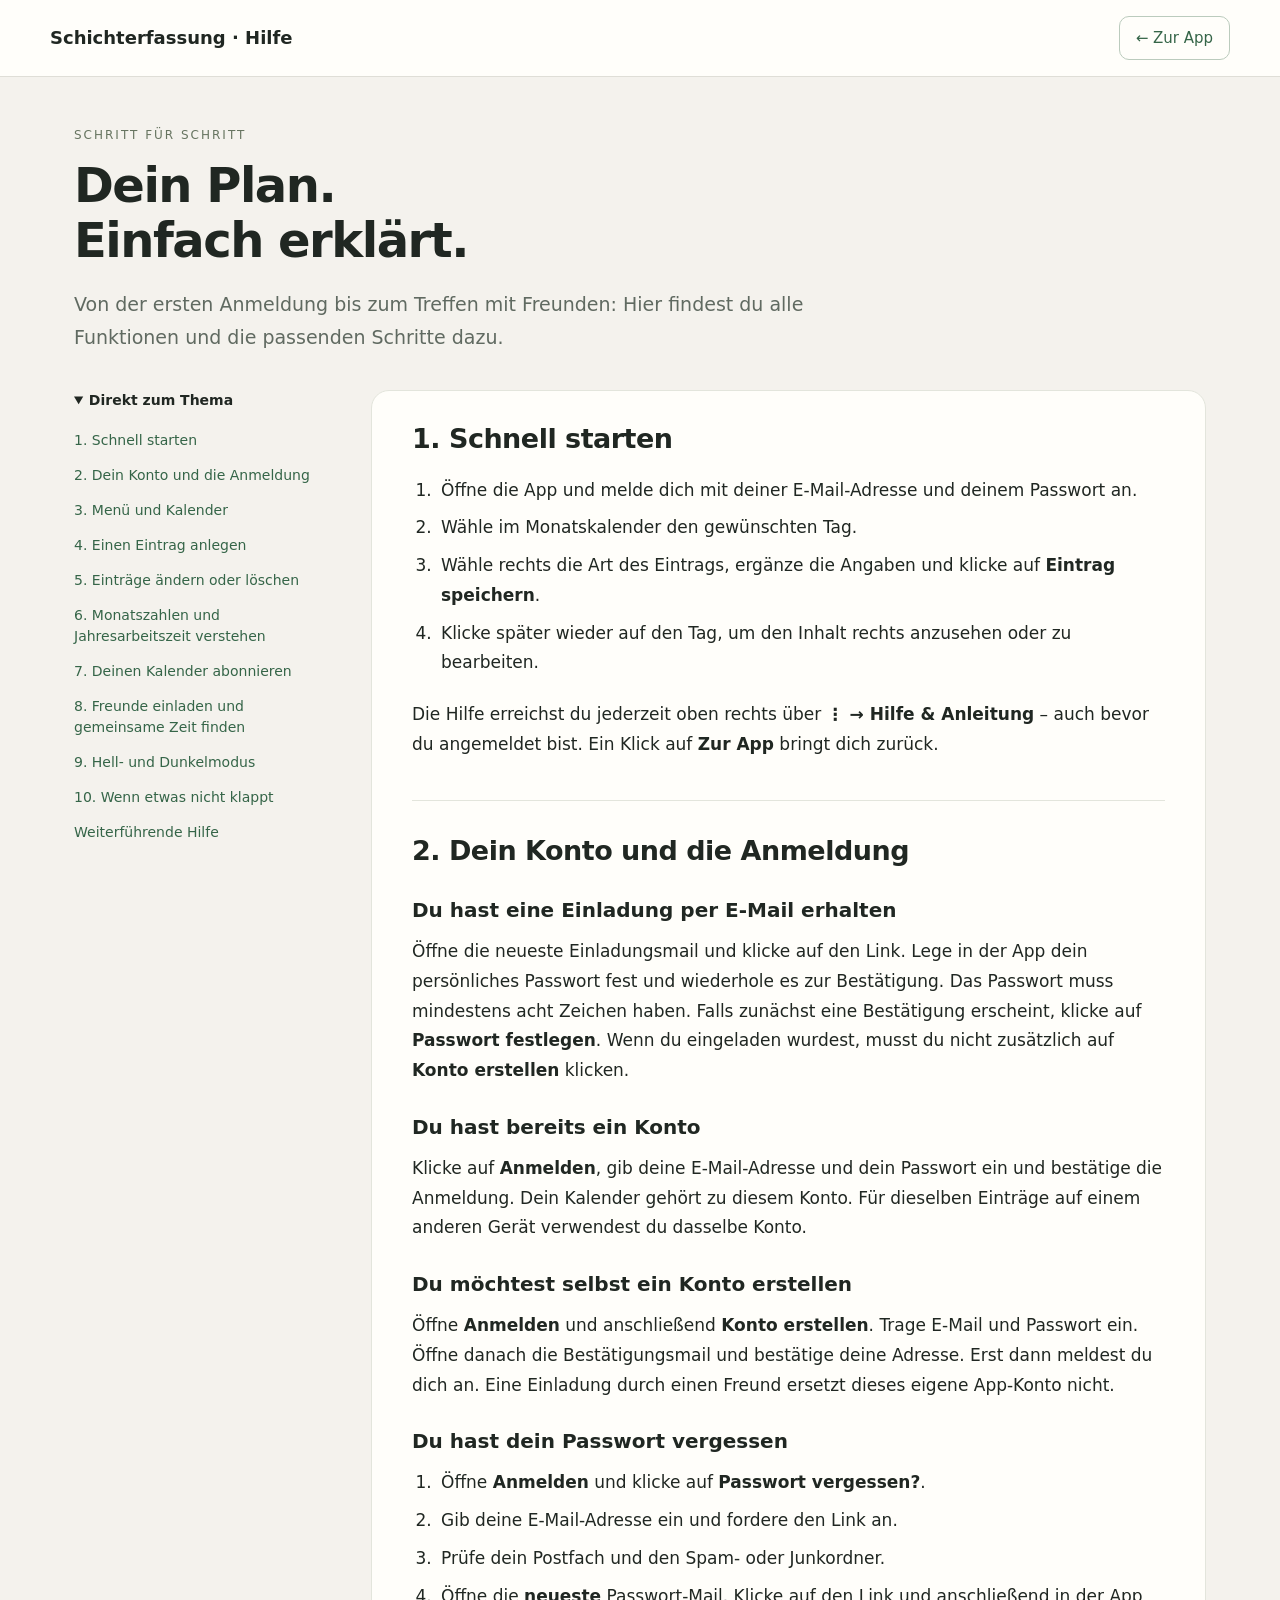
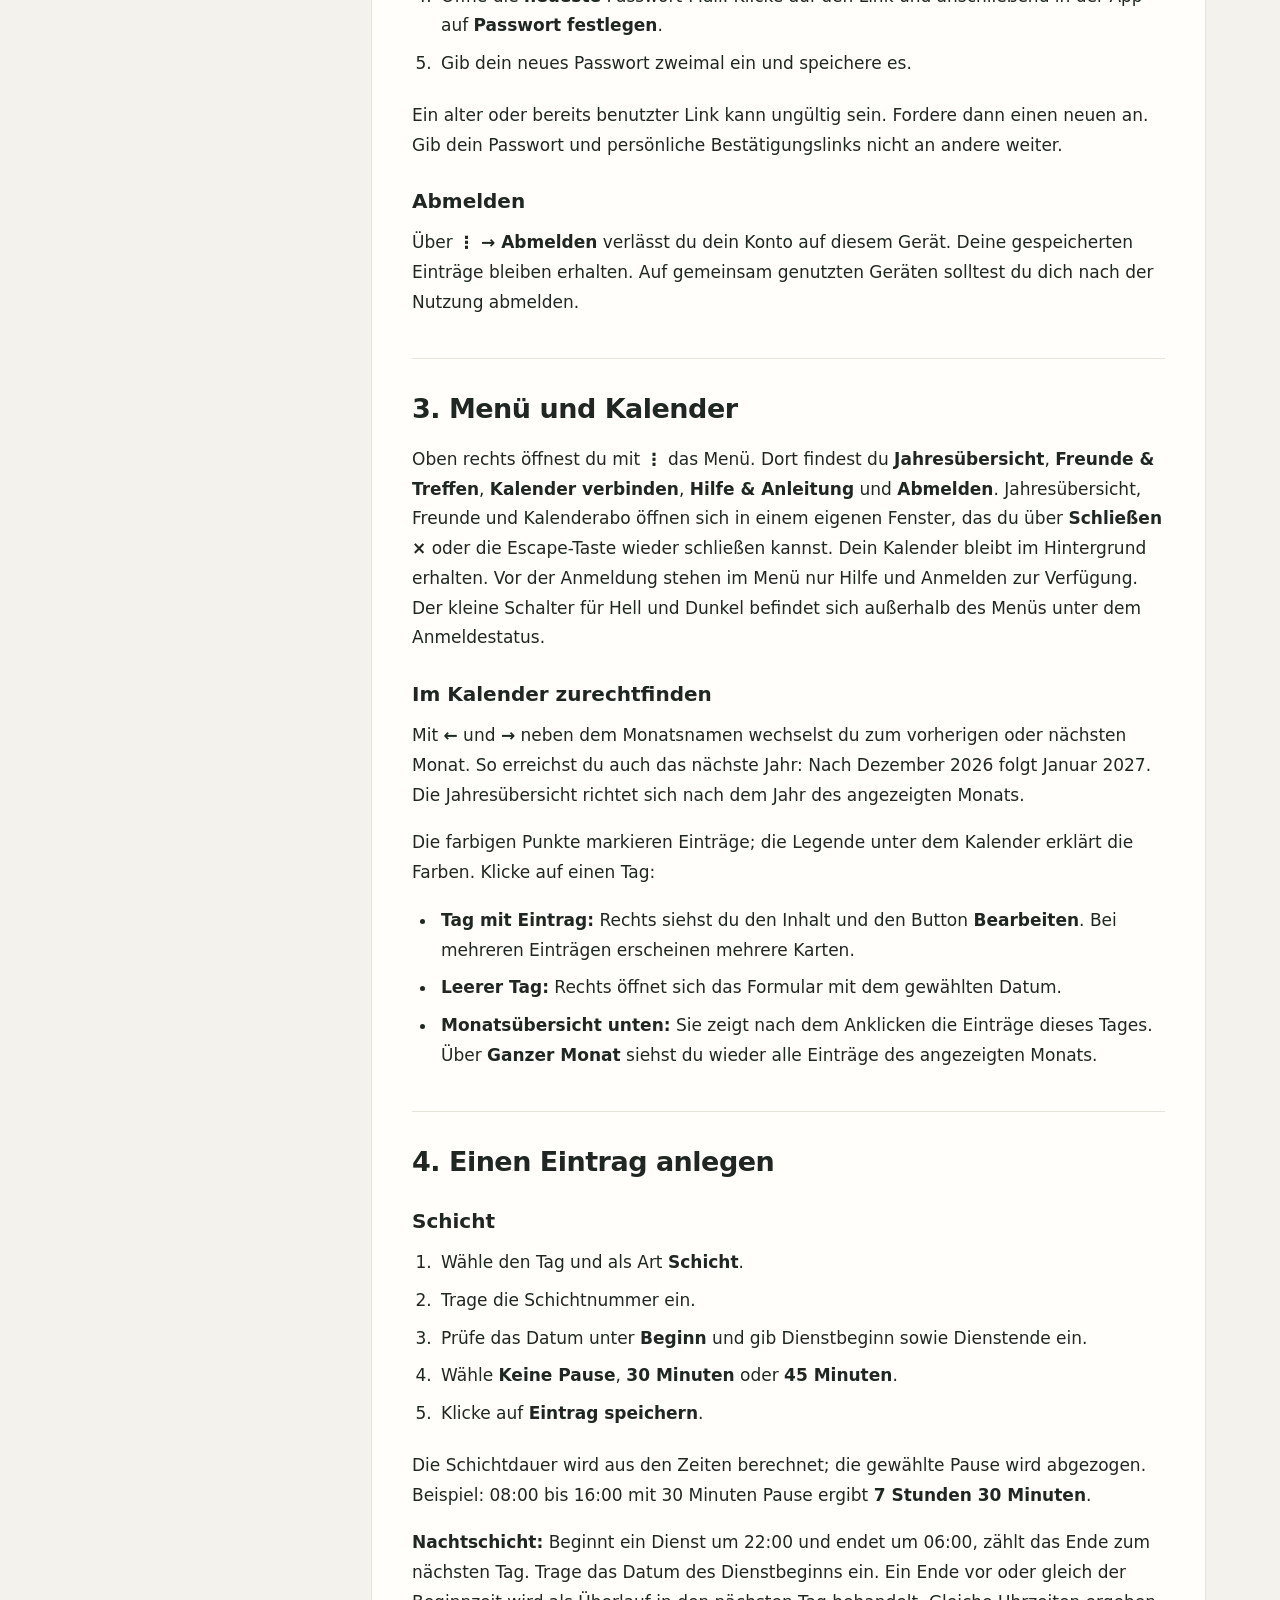
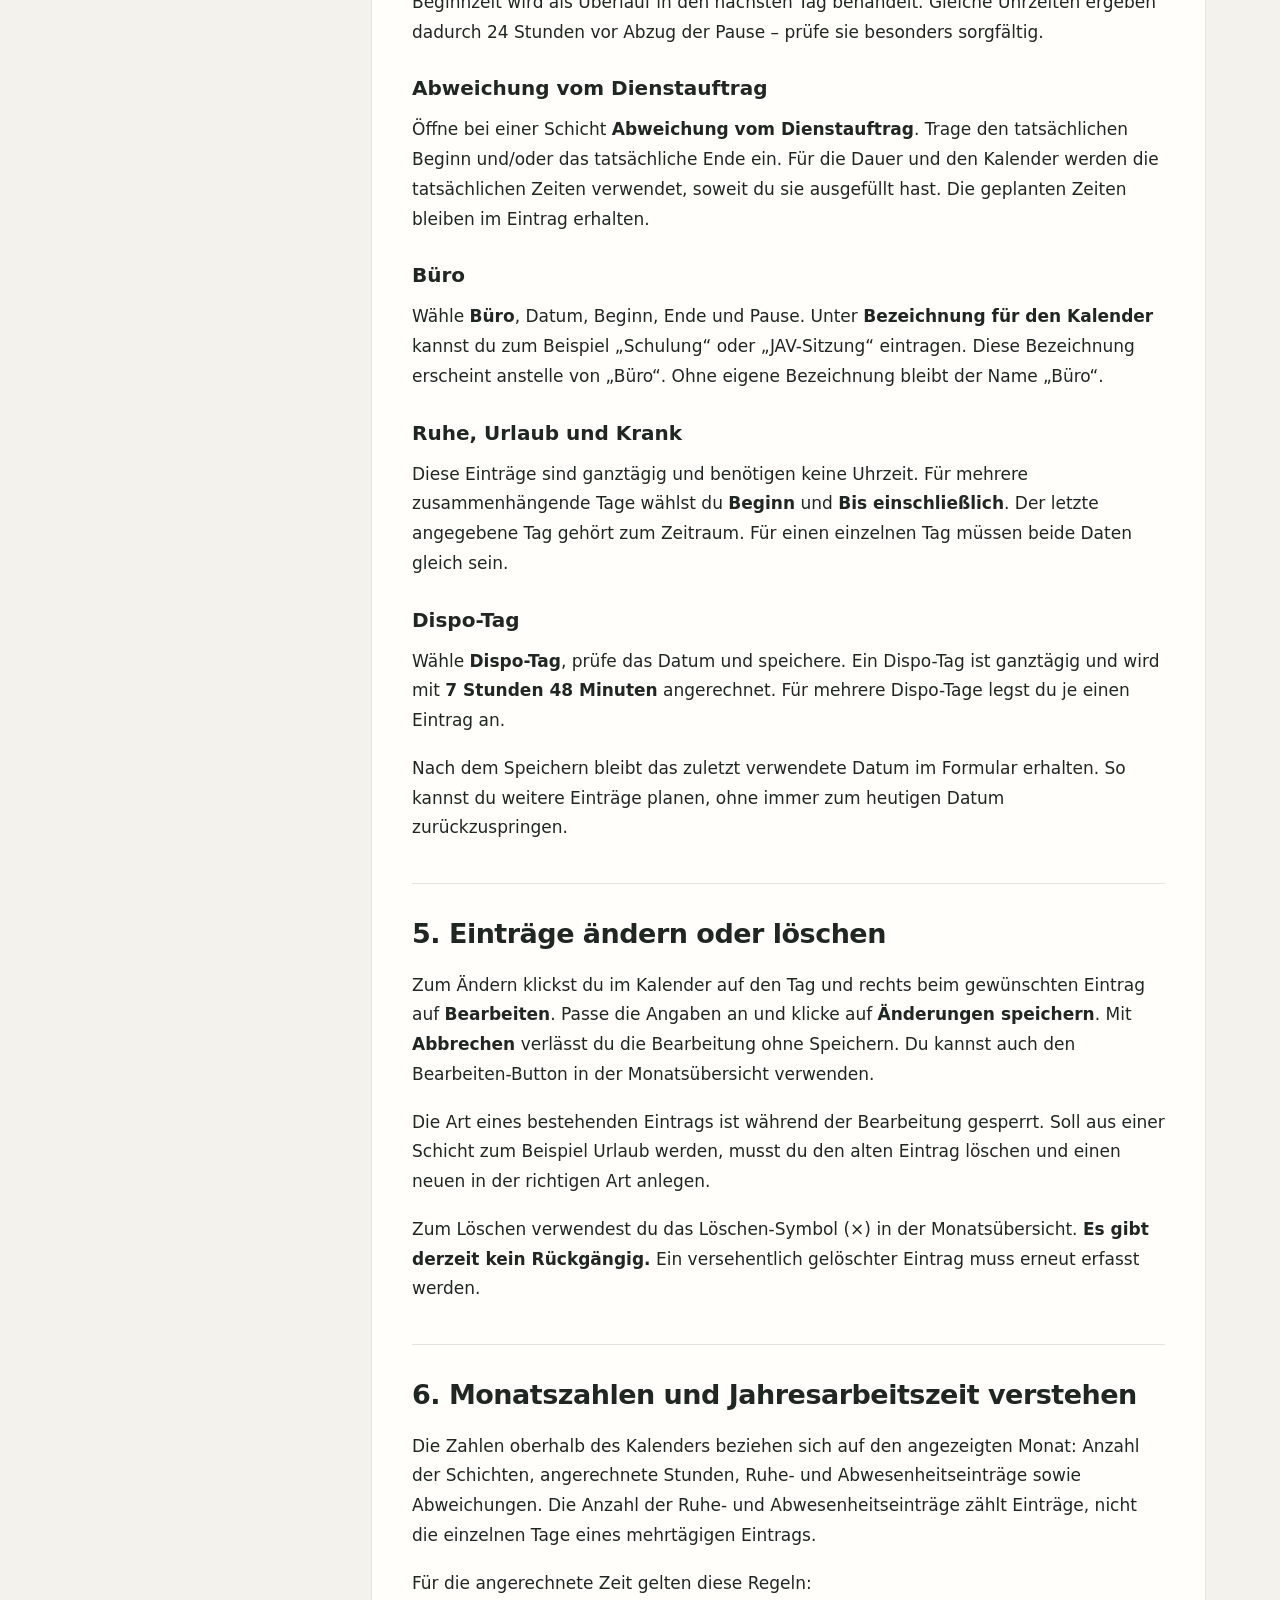
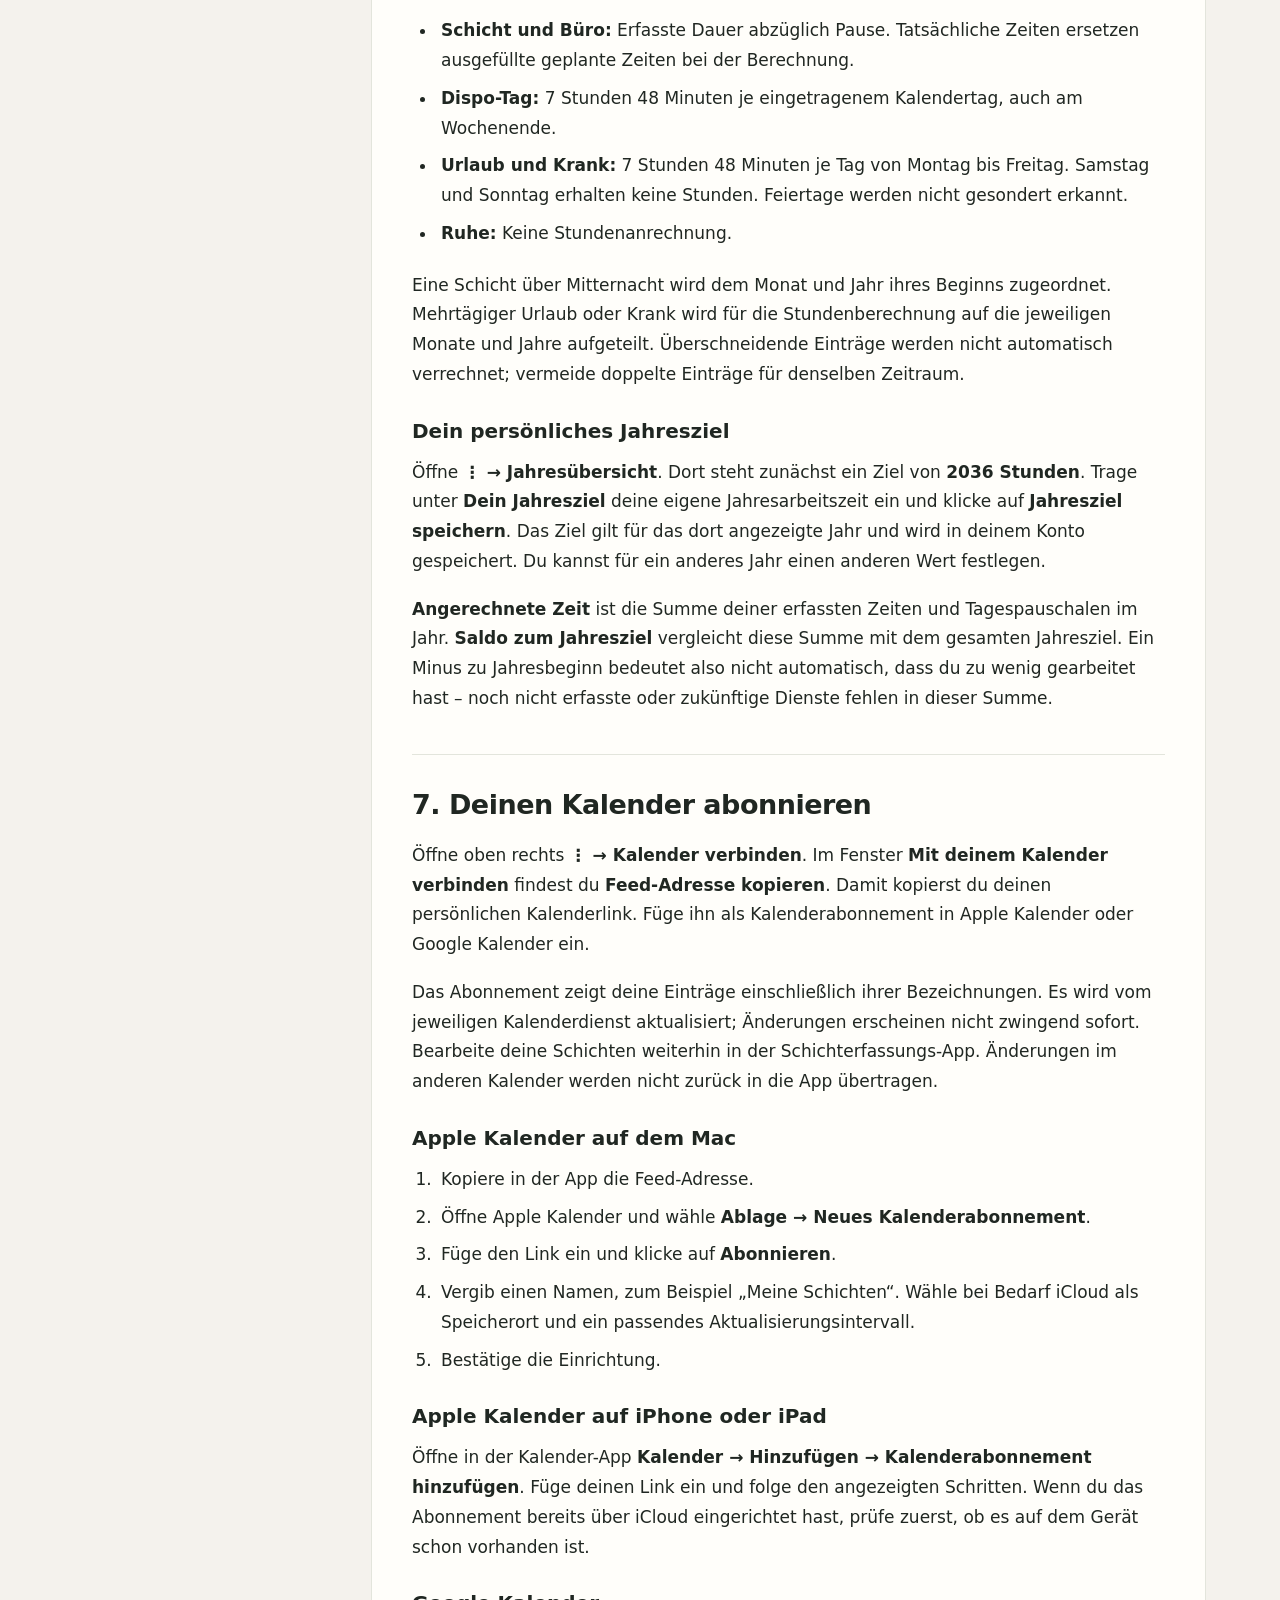
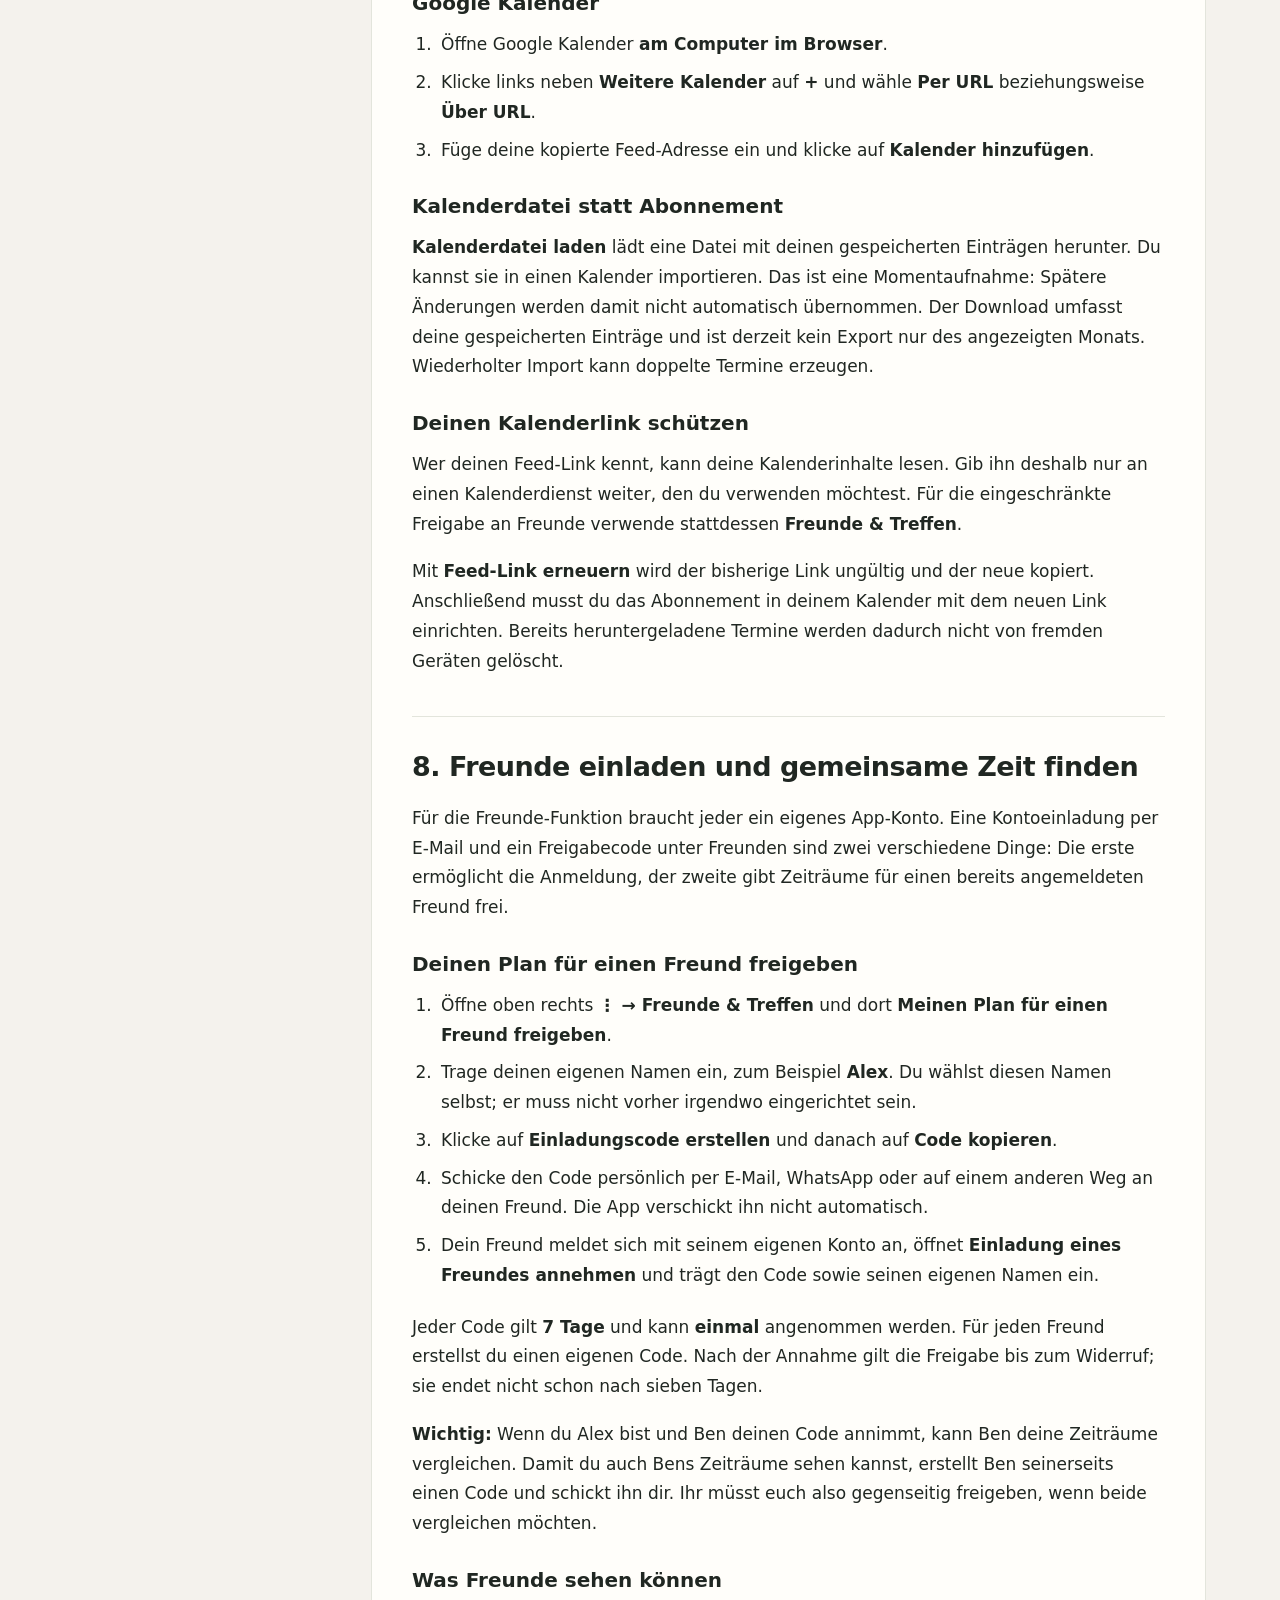
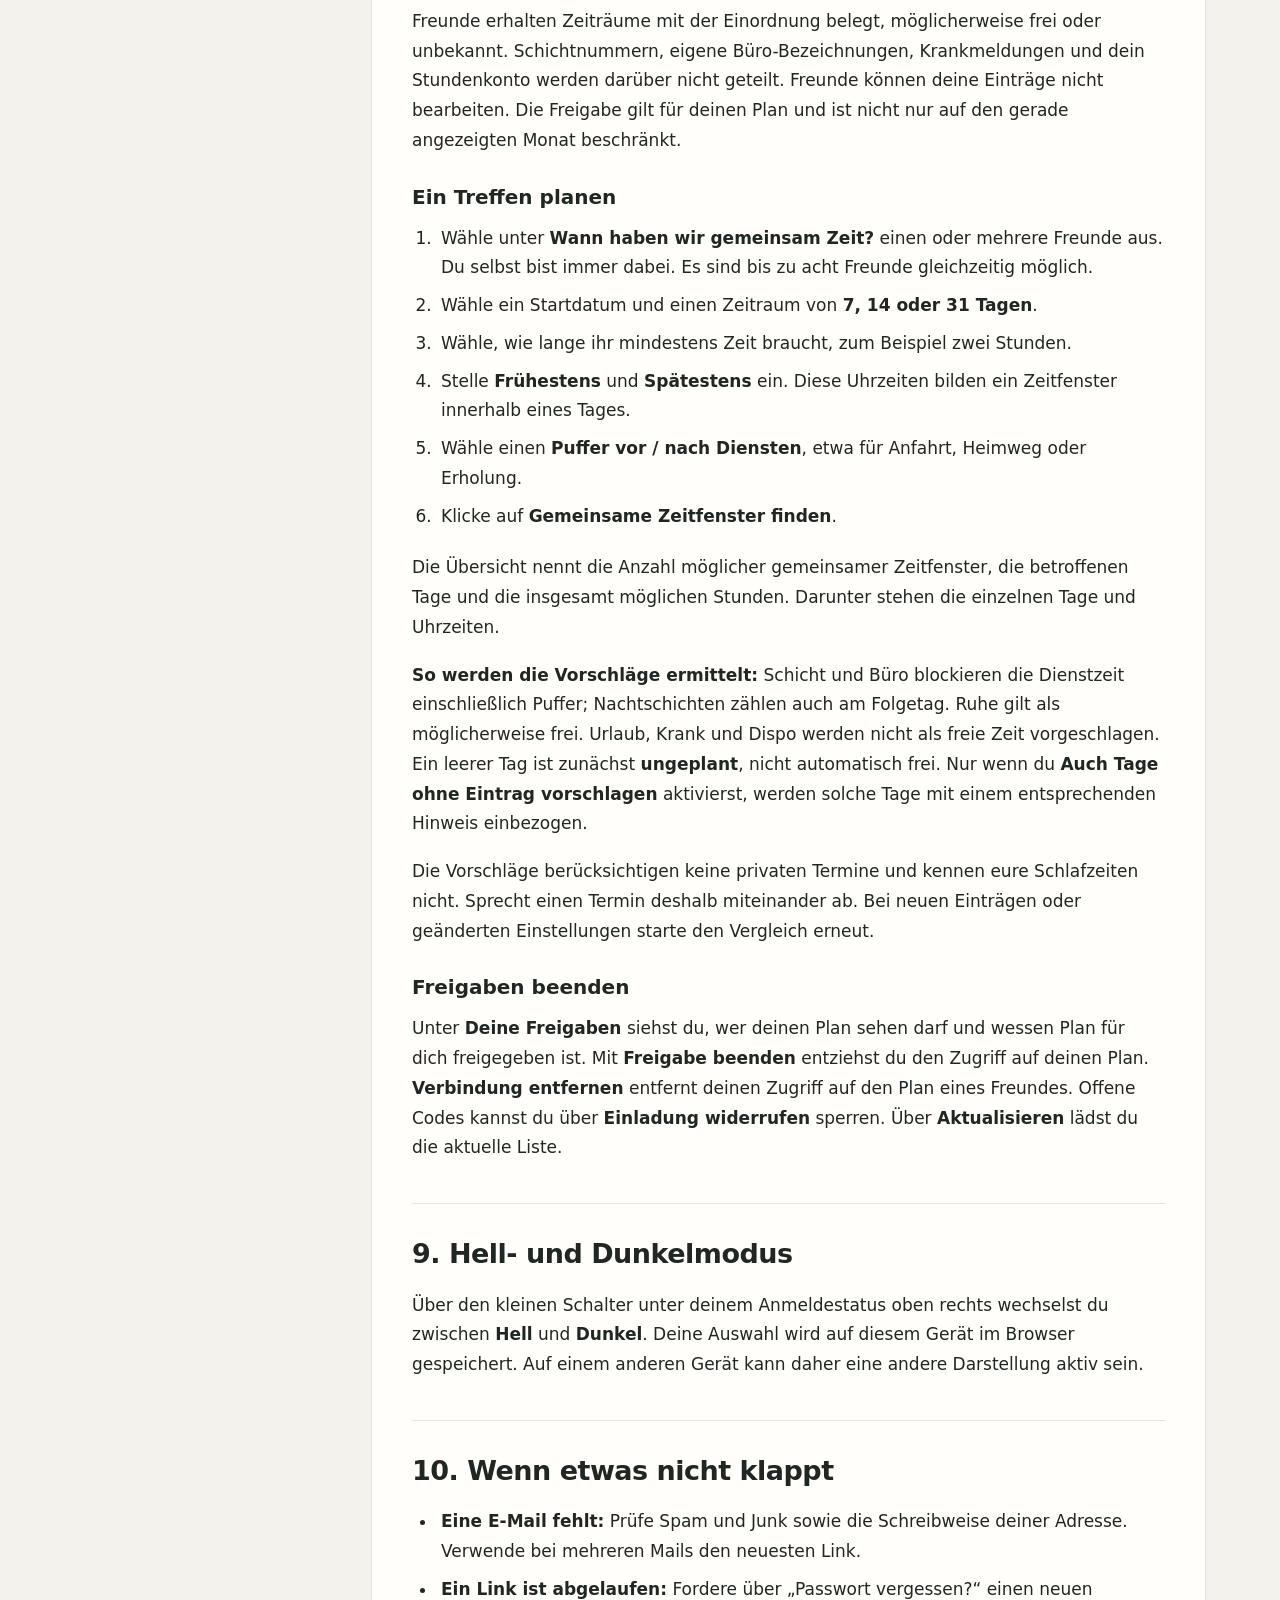
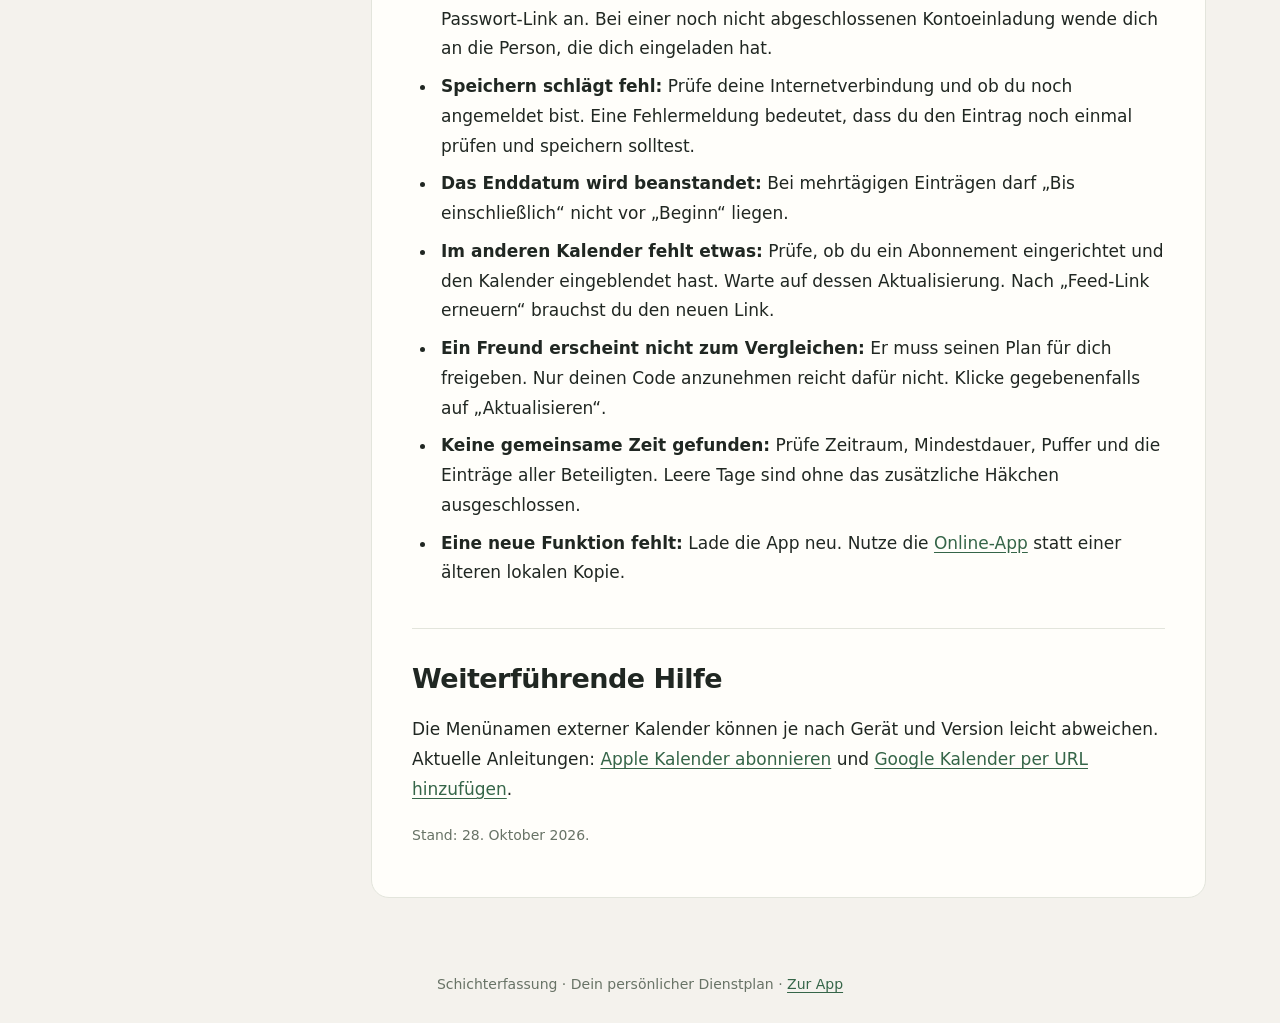
==== commit 0f73438a: "Update help for annual overview menu and theme switch placement" ====
--- a/anleitung.html
+++ b/anleitung.html
@@ -1 +1 @@
-<!doctype html><html lang="de"><head><meta charset="utf-8"><meta name="viewport" content="width=device-width, initial-scale=1"><title>Hilfe &amp; Anleitung – Schichterfassung</title><script>try{const t=localStorage.getItem('schichtplan.theme');if(t==='light'||t==='dark')document.documentElement.dataset.theme=t}catch{}</script><style>*{box-sizing:border-box}html{scroll-behavior:smooth;scroll-padding-top:100px}body{margin:0;background:#f4f2ed;color:#202722;font:17px/1.75 system-ui,-apple-system,BlinkMacSystemFont,"Segoe UI",sans-serif}a{color:#356548;text-underline-offset:3px}a:hover{text-decoration-thickness:2px}a:focus-visible,summary:focus-visible{outline:3px solid #b58239;outline-offset:5px}header{position:sticky;top:0;z-index:2;background:#fffefa;border-bottom:1px solid #dfded7;padding:16px max(24px,calc((100vw - 1180px)/2));display:flex;align-items:center;justify-content:space-between;gap:16px}header strong{font-size:18px}header a{text-decoration:none;white-space:nowrap}.back{padding:8px 16px;border:1px solid #bbcbbd;border-radius:10px;font-size:15px}.page{max-width:1180px;margin:48px auto;padding:0 24px}.hero{max-width:800px;margin:0 0 36px}.eyebrow{font-size:12px;letter-spacing:2px;text-transform:uppercase;color:#667460;margin:0 0 12px}h1{font-size:clamp(32px,5vw,48px);line-height:1.15;letter-spacing:-1.5px;margin:0 0 18px}.intro{font-size:19px;color:#606a61}.layout{display:grid;grid-template-columns:255px minmax(0,1fr);gap:42px;align-items:start}nav{position:sticky;top:105px;font-size:14px;line-height:1.5}nav summary{font-weight:700;cursor:pointer;margin:0 0 12px}nav a{display:block;padding:7px 0;text-decoration:none}article{min-width:0;background:#fffefa;border:1px solid #e3e5dc;border-radius:18px;padding:12px 40px 32px}article h2{font-size:27px;line-height:1.35;letter-spacing:-.5px;margin:40px 0 18px;border-top:1px solid #e3e5dc;padding-top:32px}article h2:first-of-type{border:0;margin-top:18px;padding-top:0}article h3{font-size:20px;line-height:1.5;margin:26px 0 12px}article p{margin:0 0 18px}li{margin:8px 0;padding-left:4px}ul,ol{padding-left:25px;margin:0 0 22px}article strong{font-weight:650}article a{overflow-wrap:anywhere}.guide-date{color:#687366;font-size:14px}footer{padding:26px 24px;text-align:center;font-size:14px;color:#687366}@media(max-width:850px){.layout{grid-template-columns:1fr;gap:24px}nav{position:static;border:1px solid #d7dfd4;border-radius:12px;padding:16px 20px}nav .toc{columns:2;column-gap:20px}nav a{break-inside:avoid}article{padding:8px 26px 26px}.page{margin-top:28px}}@media(max-width:480px){body{font-size:16px}.page{padding:0 16px}header{padding:14px 16px}header strong{font-size:15px}.back{font-size:14px;padding:6px 10px}nav .toc{columns:1}article{padding:4px 20px 20px}article h2{font-size:24px}.intro{font-size:17px}}@media(prefers-color-scheme:dark){html:not([data-theme="light"]){color-scheme:dark}html:not([data-theme="light"]) body{background:#151c18;color:#e1e9df}html:not([data-theme="light"]) header,html:not([data-theme="light"]) article{background:#202922;border-color:#3c483e}html:not([data-theme="light"]) a{color:#bad9b9}html:not([data-theme="light"]) .intro,html:not([data-theme="light"]) .eyebrow,html:not([data-theme="light"]) footer,html:not([data-theme="light"]) .guide-date{color:#abb8a7}}[data-theme="dark"]{color-scheme:dark}[data-theme="dark"] body{background:#151c18;color:#e1e9df}[data-theme="dark"] header,[data-theme="dark"] article{background:#202922;border-color:#3c483e}[data-theme="dark"] a{color:#bad9b9}[data-theme="dark"] .intro,[data-theme="dark"] .eyebrow,[data-theme="dark"] footer,[data-theme="dark"] .guide-date{color:#abb8a7}@media print{header,nav,footer{display:none}.page{margin:0;padding:0;max-width:none}.layout{display:block}body{font-size:11pt;background:white!important;color:black!important}article{border:0;padding:0;background:white!important;color:black!important}h2,h3{break-after:avoid}a{color:inherit!important}li{break-inside:avoid}html{scroll-behavior:auto}}@media(prefers-reduced-motion:reduce){html{scroll-behavior:auto}}</style></head><body><header><strong>Schichterfassung · Hilfe</strong><a class="back" href="index.html">← Zur App</a></header><div class="page"><div class="hero"><p class="eyebrow">Schritt für Schritt</p><h1>Dein Plan.<br>Einfach erklärt.</h1><p class="intro">Von der ersten Anmeldung bis zum Treffen mit Freunden: Hier findest du alle Funktionen und die passenden Schritte dazu.</p></div><div class="layout"><nav aria-label="Inhaltsverzeichnis"><details open><summary>Direkt zum Thema</summary><div class="toc"><a href="#kapitel-1">1. Schnell starten</a><a href="#kapitel-2">2. Dein Konto und die Anmeldung</a><a href="#kapitel-3">3. Menü und Kalender</a><a href="#kapitel-4">4. Einen Eintrag anlegen</a><a href="#kapitel-5">5. Einträge ändern oder löschen</a><a href="#kapitel-6">6. Monatszahlen und Jahresarbeitszeit verstehen</a><a href="#kapitel-7">7. Deinen Kalender abonnieren</a><a href="#kapitel-8">8. Freunde einladen und gemeinsame Zeit finden</a><a href="#kapitel-9">9. Hell- und Dunkelmodus</a><a href="#kapitel-10">10. Wenn etwas nicht klappt</a><a href="#kapitel-11">Weiterführende Hilfe</a></div></details></nav><article><h2 id="kapitel-1">1. Schnell starten</h2><ol><li>Öffne die App und melde dich mit deiner E-Mail-Adresse und deinem Passwort an.</li><li>Wähle im Monatskalender den gewünschten Tag.</li><li>Wähle rechts die Art des Eintrags, ergänze die Angaben und klicke auf <strong>Eintrag speichern</strong>.</li><li>Klicke später wieder auf den Tag, um den Inhalt rechts anzusehen oder zu bearbeiten.</li></ol><p>Die Hilfe erreichst du jederzeit oben rechts über <strong>⋮ → Hilfe &amp; Anleitung</strong> – auch bevor du angemeldet bist. Ein Klick auf <strong>Zur App</strong> bringt dich zurück.</p><h2 id="kapitel-2">2. Dein Konto und die Anmeldung</h2><h3>Du hast eine Einladung per E-Mail erhalten</h3><p>Öffne die neueste Einladungsmail und klicke auf den Link. Lege in der App dein persönliches Passwort fest und wiederhole es zur Bestätigung. Das Passwort muss mindestens acht Zeichen haben. Falls zunächst eine Bestätigung erscheint, klicke auf <strong>Passwort festlegen</strong>. Wenn du eingeladen wurdest, musst du nicht zusätzlich auf <strong>Konto erstellen</strong> klicken.</p><h3>Du hast bereits ein Konto</h3><p>Klicke auf <strong>Anmelden</strong>, gib deine E-Mail-Adresse und dein Passwort ein und bestätige die Anmeldung. Dein Kalender gehört zu diesem Konto. Für dieselben Einträge auf einem anderen Gerät verwendest du dasselbe Konto.</p><h3>Du möchtest selbst ein Konto erstellen</h3><p>Öffne <strong>Anmelden</strong> und anschließend <strong>Konto erstellen</strong>. Trage E-Mail und Passwort ein. Öffne danach die Bestätigungsmail und bestätige deine Adresse. Erst dann meldest du dich an. Eine Einladung durch einen Freund ersetzt dieses eigene App-Konto nicht.</p><h3>Du hast dein Passwort vergessen</h3><ol><li>Öffne <strong>Anmelden</strong> und klicke auf <strong>Passwort vergessen?</strong>.</li><li>Gib deine E-Mail-Adresse ein und fordere den Link an.</li><li>Prüfe dein Postfach und den Spam- oder Junkordner.</li><li>Öffne die <strong>neueste</strong> Passwort-Mail. Klicke auf den Link und anschließend in der App auf <strong>Passwort festlegen</strong>.</li><li>Gib dein neues Passwort zweimal ein und speichere es.</li></ol><p>Ein alter oder bereits benutzter Link kann ungültig sein. Fordere dann einen neuen an. Gib dein Passwort und persönliche Bestätigungslinks nicht an andere weiter.</p><h3>Abmelden</h3><p>Über <strong>⋮ → Abmelden</strong> verlässt du dein Konto auf diesem Gerät. Deine gespeicherten Einträge bleiben erhalten. Auf gemeinsam genutzten Geräten solltest du dich nach der Nutzung abmelden.</p><h2 id="kapitel-3">3. Menü und Kalender</h2><p>Oben rechts öffnest du mit <strong>⋮</strong> das Menü. Dort findest du <strong>Hilfe &amp; Anleitung</strong>, den Wechsel zwischen Hell und Dunkel, <strong>Freunde &amp; Treffen</strong>, <strong>Kalender verbinden</strong> sowie <strong>Abmelden</strong>. Freunde und Kalenderabo öffnen sich in einem eigenen Fenster, das du über <strong>Schließen ×</strong> oder die Escape-Taste wieder schließen kannst. Dein Kalender bleibt im Hintergrund erhalten. Vor der Anmeldung stehen nur Hilfe, Darstellung und Anmelden zur Verfügung.</p><h3>Im Kalender zurechtfinden</h3><p>Mit <strong>←</strong> und <strong>→</strong> neben dem Monatsnamen wechselst du zum vorherigen oder nächsten Monat. So erreichst du auch das nächste Jahr: Nach Dezember 2026 folgt Januar 2027. Die Jahresübersicht richtet sich nach dem Jahr des angezeigten Monats.</p><p>Die farbigen Punkte markieren Einträge; die Legende unter dem Kalender erklärt die Farben. Klicke auf einen Tag:</p><ul><li><strong>Tag mit Eintrag:</strong> Rechts siehst du den Inhalt und den Button <strong>Bearbeiten</strong>. Bei mehreren Einträgen erscheinen mehrere Karten.</li><li><strong>Leerer Tag:</strong> Rechts öffnet sich das Formular mit dem gewählten Datum.</li><li><strong>Monatsübersicht unten:</strong> Sie zeigt nach dem Anklicken die Einträge dieses Tages. Über <strong>Ganzer Monat</strong> siehst du wieder alle Einträge des angezeigten Monats.</li></ul><h2 id="kapitel-4">4. Einen Eintrag anlegen</h2><h3>Schicht</h3><ol><li>Wähle den Tag und als Art <strong>Schicht</strong>.</li><li>Trage die Schichtnummer ein.</li><li>Prüfe das Datum unter <strong>Beginn</strong> und gib Dienstbeginn sowie Dienstende ein.</li><li>Wähle <strong>Keine Pause</strong>, <strong>30 Minuten</strong> oder <strong>45 Minuten</strong>.</li><li>Klicke auf <strong>Eintrag speichern</strong>.</li></ol><p>Die Schichtdauer wird aus den Zeiten berechnet; die gewählte Pause wird abgezogen. Beispiel: 08:00 bis 16:00 mit 30 Minuten Pause ergibt <strong>7 Stunden 30 Minuten</strong>.</p><p><strong>Nachtschicht:</strong> Beginnt ein Dienst um 22:00 und endet um 06:00, zählt das Ende zum nächsten Tag. Trage das Datum des Dienstbeginns ein. Ein Ende vor oder gleich der Beginnzeit wird als Überlauf in den nächsten Tag behandelt. Gleiche Uhrzeiten ergeben dadurch 24 Stunden vor Abzug der Pause – prüfe sie besonders sorgfältig.</p><h3>Abweichung vom Dienstauftrag</h3><p>Öffne bei einer Schicht <strong>Abweichung vom Dienstauftrag</strong>. Trage den tatsächlichen Beginn und/oder das tatsächliche Ende ein. Für die Dauer und den Kalender werden die tatsächlichen Zeiten verwendet, soweit du sie ausgefüllt hast. Die geplanten Zeiten bleiben im Eintrag erhalten.</p><h3>Büro</h3><p>Wähle <strong>Büro</strong>, Datum, Beginn, Ende und Pause. Unter <strong>Bezeichnung für den Kalender</strong> kannst du zum Beispiel „Schulung“ oder „JAV-Sitzung“ eintragen. Diese Bezeichnung erscheint anstelle von „Büro“. Ohne eigene Bezeichnung bleibt der Name „Büro“.</p><h3>Ruhe, Urlaub und Krank</h3><p>Diese Einträge sind ganztägig und benötigen keine Uhrzeit. Für mehrere zusammenhängende Tage wählst du <strong>Beginn</strong> und <strong>Bis einschließlich</strong>. Der letzte angegebene Tag gehört zum Zeitraum. Für einen einzelnen Tag müssen beide Daten gleich sein.</p><h3>Dispo-Tag</h3><p>Wähle <strong>Dispo-Tag</strong>, prüfe das Datum und speichere. Ein Dispo-Tag ist ganztägig und wird mit <strong>7 Stunden 48 Minuten</strong> angerechnet. Für mehrere Dispo-Tage legst du je einen Eintrag an.</p><p>Nach dem Speichern bleibt das zuletzt verwendete Datum im Formular erhalten. So kannst du weitere Einträge planen, ohne immer zum heutigen Datum zurückzuspringen.</p><h2 id="kapitel-5">5. Einträge ändern oder löschen</h2><p>Zum Ändern klickst du im Kalender auf den Tag und rechts beim gewünschten Eintrag auf <strong>Bearbeiten</strong>. Passe die Angaben an und klicke auf <strong>Änderungen speichern</strong>. Mit <strong>Abbrechen</strong> verlässt du die Bearbeitung ohne Speichern. Du kannst auch den Bearbeiten-Button in der Monatsübersicht verwenden.</p><p>Die Art eines bestehenden Eintrags ist während der Bearbeitung gesperrt. Soll aus einer Schicht zum Beispiel Urlaub werden, musst du den alten Eintrag löschen und einen neuen in der richtigen Art anlegen.</p><p>Zum Löschen verwendest du das Löschen-Symbol (×) in der Monatsübersicht. <strong>Es gibt derzeit kein Rückgängig.</strong> Ein versehentlich gelöschter Eintrag muss erneut erfasst werden.</p><h2 id="kapitel-6">6. Monatszahlen und Jahresarbeitszeit verstehen</h2><p>Die Zahlen oberhalb des Kalenders beziehen sich auf den angezeigten Monat: Anzahl der Schichten, angerechnete Stunden, Ruhe- und Abwesenheitseinträge sowie Abweichungen. Die Anzahl der Ruhe- und Abwesenheitseinträge zählt Einträge, nicht die einzelnen Tage eines mehrtägigen Eintrags.</p><p>Für die angerechnete Zeit gelten diese Regeln:</p><ul><li><strong>Schicht und Büro:</strong> Erfasste Dauer abzüglich Pause. Tatsächliche Zeiten ersetzen ausgefüllte geplante Zeiten bei der Berechnung.</li><li><strong>Dispo-Tag:</strong> 7 Stunden 48 Minuten je eingetragenem Kalendertag, auch am Wochenende.</li><li><strong>Urlaub und Krank:</strong> 7 Stunden 48 Minuten je Tag von Montag bis Freitag. Samstag und Sonntag erhalten keine Stunden. Feiertage werden nicht gesondert erkannt.</li><li><strong>Ruhe:</strong> Keine Stundenanrechnung.</li></ul><p>Eine Schicht über Mitternacht wird dem Monat und Jahr ihres Beginns zugeordnet. Mehrtägiger Urlaub oder Krank wird für die Stundenberechnung auf die jeweiligen Monate und Jahre aufgeteilt. Überschneidende Einträge werden nicht automatisch verrechnet; vermeide doppelte Einträge für denselben Zeitraum.</p><h3>Dein persönliches Jahresziel</h3><p>In der <strong>Jahresübersicht</strong> steht zunächst ein Ziel von <strong>2036 Stunden</strong>. Trage unter <strong>Dein Jahresziel</strong> deine eigene Jahresarbeitszeit ein und klicke auf <strong>Jahresziel speichern</strong>. Das Ziel gilt für das dort angezeigte Jahr und wird in deinem Konto gespeichert. Du kannst für ein anderes Jahr einen anderen Wert festlegen.</p><p><strong>Angerechnete Zeit</strong> ist die Summe deiner erfassten Zeiten und Tagespauschalen im Jahr. <strong>Saldo zum Jahresziel</strong> vergleicht diese Summe mit dem gesamten Jahresziel. Ein Minus zu Jahresbeginn bedeutet also nicht automatisch, dass du zu wenig gearbeitet hast – noch nicht erfasste oder zukünftige Dienste fehlen in dieser Summe.</p><h2 id="kapitel-7">7. Deinen Kalender abonnieren</h2><p>Öffne oben rechts <strong>⋮ → Kalender verbinden</strong>. Im Fenster <strong>Mit deinem Kalender verbinden</strong> findest du <strong>Feed-Adresse kopieren</strong>. Damit kopierst du deinen persönlichen Kalenderlink. Füge ihn als Kalenderabonnement in Apple Kalender oder Google Kalender ein.</p><p>Das Abonnement zeigt deine Einträge einschließlich ihrer Bezeichnungen. Es wird vom jeweiligen Kalenderdienst aktualisiert; Änderungen erscheinen nicht zwingend sofort. Bearbeite deine Schichten weiterhin in der Schichterfassungs-App. Änderungen im anderen Kalender werden nicht zurück in die App übertragen.</p><h3>Apple Kalender auf dem Mac</h3><ol><li>Kopiere in der App die Feed-Adresse.</li><li>Öffne Apple Kalender und wähle <strong>Ablage → Neues Kalenderabonnement</strong>.</li><li>Füge den Link ein und klicke auf <strong>Abonnieren</strong>.</li><li>Vergib einen Namen, zum Beispiel „Meine Schichten“. Wähle bei Bedarf iCloud als Speicherort und ein passendes Aktualisierungsintervall.</li><li>Bestätige die Einrichtung.</li></ol><h3>Apple Kalender auf iPhone oder iPad</h3><p>Öffne in der Kalender-App <strong>Kalender → Hinzufügen → Kalenderabonnement hinzufügen</strong>. Füge deinen Link ein und folge den angezeigten Schritten. Wenn du das Abonnement bereits über iCloud eingerichtet hast, prüfe zuerst, ob es auf dem Gerät schon vorhanden ist.</p><h3>Google Kalender</h3><ol><li>Öffne Google Kalender <strong>am Computer im Browser</strong>.</li><li>Klicke links neben <strong>Weitere Kalender</strong> auf <strong>+</strong> und wähle <strong>Per URL</strong> beziehungsweise <strong>Über URL</strong>.</li><li>Füge deine kopierte Feed-Adresse ein und klicke auf <strong>Kalender hinzufügen</strong>.</li></ol><h3>Kalenderdatei statt Abonnement</h3><p><strong>Kalenderdatei laden</strong> lädt eine Datei mit deinen gespeicherten Einträgen herunter. Du kannst sie in einen Kalender importieren. Das ist eine Momentaufnahme: Spätere Änderungen werden damit nicht automatisch übernommen. Der Download umfasst deine gespeicherten Einträge und ist derzeit kein Export nur des angezeigten Monats. Wiederholter Import kann doppelte Termine erzeugen.</p><h3>Deinen Kalenderlink schützen</h3><p>Wer deinen Feed-Link kennt, kann deine Kalenderinhalte lesen. Gib ihn deshalb nur an einen Kalenderdienst weiter, den du verwenden möchtest. Für die eingeschränkte Freigabe an Freunde verwende stattdessen <strong>Freunde &amp; Treffen</strong>.</p><p>Mit <strong>Feed-Link erneuern</strong> wird der bisherige Link ungültig und der neue kopiert. Anschließend musst du das Abonnement in deinem Kalender mit dem neuen Link einrichten. Bereits heruntergeladene Termine werden dadurch nicht von fremden Geräten gelöscht.</p><h2 id="kapitel-8">8. Freunde einladen und gemeinsame Zeit finden</h2><p>Für die Freunde-Funktion braucht jeder ein eigenes App-Konto. Eine Kontoeinladung per E-Mail und ein Freigabecode unter Freunden sind zwei verschiedene Dinge: Die erste ermöglicht die Anmeldung, der zweite gibt Zeiträume für einen bereits angemeldeten Freund frei.</p><h3>Deinen Plan für einen Freund freigeben</h3><ol><li>Öffne oben rechts <strong>⋮ → Freunde &amp; Treffen</strong> und dort <strong>Meinen Plan für einen Freund freigeben</strong>.</li><li>Trage deinen eigenen Namen ein, zum Beispiel <strong>Alex</strong>. Du wählst diesen Namen selbst; er muss nicht vorher irgendwo eingerichtet sein.</li><li>Klicke auf <strong>Einladungscode erstellen</strong> und danach auf <strong>Code kopieren</strong>.</li><li>Schicke den Code persönlich per E-Mail, WhatsApp oder auf einem anderen Weg an deinen Freund. Die App verschickt ihn nicht automatisch.</li><li>Dein Freund meldet sich mit seinem eigenen Konto an, öffnet <strong>Einladung eines Freundes annehmen</strong> und trägt den Code sowie seinen eigenen Namen ein.</li></ol><p>Jeder Code gilt <strong>7 Tage</strong> und kann <strong>einmal</strong> angenommen werden. Für jeden Freund erstellst du einen eigenen Code. Nach der Annahme gilt die Freigabe bis zum Widerruf; sie endet nicht schon nach sieben Tagen.</p><p><strong>Wichtig:</strong> Wenn du Alex bist und Ben deinen Code annimmt, kann Ben deine Zeiträume vergleichen. Damit du auch Bens Zeiträume sehen kannst, erstellt Ben seinerseits einen Code und schickt ihn dir. Ihr müsst euch also gegenseitig freigeben, wenn beide vergleichen möchten.</p><h3>Was Freunde sehen können</h3><p>Freunde erhalten Zeiträume mit der Einordnung belegt, möglicherweise frei oder unbekannt. Schichtnummern, eigene Büro-Bezeichnungen, Krankmeldungen und dein Stundenkonto werden darüber nicht geteilt. Freunde können deine Einträge nicht bearbeiten. Die Freigabe gilt für deinen Plan und ist nicht nur auf den gerade angezeigten Monat beschränkt.</p><h3>Ein Treffen planen</h3><ol><li>Wähle unter <strong>Wann haben wir gemeinsam Zeit?</strong> einen oder mehrere Freunde aus. Du selbst bist immer dabei. Es sind bis zu acht Freunde gleichzeitig möglich.</li><li>Wähle ein Startdatum und einen Zeitraum von <strong>7, 14 oder 31 Tagen</strong>.</li><li>Wähle, wie lange ihr mindestens Zeit braucht, zum Beispiel zwei Stunden.</li><li>Stelle <strong>Frühestens</strong> und <strong>Spätestens</strong> ein. Diese Uhrzeiten bilden ein Zeitfenster innerhalb eines Tages.</li><li>Wähle einen <strong>Puffer vor / nach Diensten</strong>, etwa für Anfahrt, Heimweg oder Erholung.</li><li>Klicke auf <strong>Gemeinsame Zeitfenster finden</strong>.</li></ol><p>Die Übersicht nennt die Anzahl möglicher gemeinsamer Zeitfenster, die betroffenen Tage und die insgesamt möglichen Stunden. Darunter stehen die einzelnen Tage und Uhrzeiten.</p><p><strong>So werden die Vorschläge ermittelt:</strong> Schicht und Büro blockieren die Dienstzeit einschließlich Puffer; Nachtschichten zählen auch am Folgetag. Ruhe gilt als möglicherweise frei. Urlaub, Krank und Dispo werden nicht als freie Zeit vorgeschlagen. Ein leerer Tag ist zunächst <strong>ungeplant</strong>, nicht automatisch frei. Nur wenn du <strong>Auch Tage ohne Eintrag vorschlagen</strong> aktivierst, werden solche Tage mit einem entsprechenden Hinweis einbezogen.</p><p>Die Vorschläge berücksichtigen keine privaten Termine und kennen eure Schlafzeiten nicht. Sprecht einen Termin deshalb miteinander ab. Bei neuen Einträgen oder geänderten Einstellungen starte den Vergleich erneut.</p><h3>Freigaben beenden</h3><p>Unter <strong>Deine Freigaben</strong> siehst du, wer deinen Plan sehen darf und wessen Plan für dich freigegeben ist. Mit <strong>Freigabe beenden</strong> entziehst du den Zugriff auf deinen Plan. <strong>Verbindung entfernen</strong> entfernt deinen Zugriff auf den Plan eines Freundes. Offene Codes kannst du über <strong>Einladung widerrufen</strong> sperren. Über <strong>Aktualisieren</strong> lädst du die aktuelle Liste.</p><h2 id="kapitel-9">9. Hell- und Dunkelmodus</h2><p>Im Dreipunktemenü <strong>⋮</strong> kannst du zwischen <strong>Hell</strong> und <strong>Dunkel</strong> wechseln. Deine Auswahl wird auf diesem Gerät im Browser gespeichert. Auf einem anderen Gerät kann daher eine andere Darstellung aktiv sein.</p><h2 id="kapitel-10">10. Wenn etwas nicht klappt</h2><ul><li><strong>Eine E-Mail fehlt:</strong> Prüfe Spam und Junk sowie die Schreibweise deiner Adresse. Verwende bei mehreren Mails den neuesten Link.</li><li><strong>Ein Link ist abgelaufen:</strong> Fordere über „Passwort vergessen?“ einen neuen Passwort-Link an. Bei einer noch nicht abgeschlossenen Kontoeinladung wende dich an die Person, die dich eingeladen hat.</li><li><strong>Speichern schlägt fehl:</strong> Prüfe deine Internetverbindung und ob du noch angemeldet bist. Eine Fehlermeldung bedeutet, dass du den Eintrag noch einmal prüfen und speichern solltest.</li><li><strong>Das Enddatum wird beanstandet:</strong> Bei mehrtägigen Einträgen darf „Bis einschließlich“ nicht vor „Beginn“ liegen.</li><li><strong>Im anderen Kalender fehlt etwas:</strong> Prüfe, ob du ein Abonnement eingerichtet und den Kalender eingeblendet hast. Warte auf dessen Aktualisierung. Nach „Feed-Link erneuern“ brauchst du den neuen Link.</li><li><strong>Ein Freund erscheint nicht zum Vergleichen:</strong> Er muss seinen Plan für dich freigeben. Nur deinen Code anzunehmen reicht dafür nicht. Klicke gegebenenfalls auf „Aktualisieren“.</li><li><strong>Keine gemeinsame Zeit gefunden:</strong> Prüfe Zeitraum, Mindestdauer, Puffer und die Einträge aller Beteiligten. Leere Tage sind ohne das zusätzliche Häkchen ausgeschlossen.</li><li><strong>Eine neue Funktion fehlt:</strong> Lade die App neu. Nutze die <a href="https://analogguy-sudo.github.io/Schichterfassung/">Online-App</a> statt einer älteren lokalen Kopie.</li></ul><h2 id="kapitel-11">Weiterführende Hilfe</h2><p>Die Menünamen externer Kalender können je nach Gerät und Version leicht abweichen. Aktuelle Anleitungen: <a href="https://support.apple.com/de-de/102301">Apple Kalender abonnieren</a> und <a href="https://support.google.com/calendar/answer/37100?hl=de">Google Kalender per URL hinzufügen</a>.</p><p class="guide-date">Stand: 28. Oktober 2026.</p></article></div></div><footer>Schichterfassung · Dein persönlicher Dienstplan · <a href="index.html">Zur App</a></footer></body></html>
+<!doctype html><html lang="de"><head><meta charset="utf-8"><meta name="viewport" content="width=device-width, initial-scale=1"><title>Hilfe &amp; Anleitung – Schichterfassung</title><script>try{const t=localStorage.getItem('schichtplan.theme');if(t==='light'||t==='dark')document.documentElement.dataset.theme=t}catch{}</script><style>*{box-sizing:border-box}html{scroll-behavior:smooth;scroll-padding-top:100px}body{margin:0;background:#f4f2ed;color:#202722;font:17px/1.75 system-ui,-apple-system,BlinkMacSystemFont,"Segoe UI",sans-serif}a{color:#356548;text-underline-offset:3px}a:hover{text-decoration-thickness:2px}a:focus-visible,summary:focus-visible{outline:3px solid #b58239;outline-offset:5px}header{position:sticky;top:0;z-index:2;background:#fffefa;border-bottom:1px solid #dfded7;padding:16px max(24px,calc((100vw - 1180px)/2));display:flex;align-items:center;justify-content:space-between;gap:16px}header strong{font-size:18px}header a{text-decoration:none;white-space:nowrap}.back{padding:8px 16px;border:1px solid #bbcbbd;border-radius:10px;font-size:15px}.page{max-width:1180px;margin:48px auto;padding:0 24px}.hero{max-width:800px;margin:0 0 36px}.eyebrow{font-size:12px;letter-spacing:2px;text-transform:uppercase;color:#667460;margin:0 0 12px}h1{font-size:clamp(32px,5vw,48px);line-height:1.15;letter-spacing:-1.5px;margin:0 0 18px}.intro{font-size:19px;color:#606a61}.layout{display:grid;grid-template-columns:255px minmax(0,1fr);gap:42px;align-items:start}nav{position:sticky;top:105px;font-size:14px;line-height:1.5}nav summary{font-weight:700;cursor:pointer;margin:0 0 12px}nav a{display:block;padding:7px 0;text-decoration:none}article{min-width:0;background:#fffefa;border:1px solid #e3e5dc;border-radius:18px;padding:12px 40px 32px}article h2{font-size:27px;line-height:1.35;letter-spacing:-.5px;margin:40px 0 18px;border-top:1px solid #e3e5dc;padding-top:32px}article h2:first-of-type{border:0;margin-top:18px;padding-top:0}article h3{font-size:20px;line-height:1.5;margin:26px 0 12px}article p{margin:0 0 18px}li{margin:8px 0;padding-left:4px}ul,ol{padding-left:25px;margin:0 0 22px}article strong{font-weight:650}article a{overflow-wrap:anywhere}.guide-date{color:#687366;font-size:14px}footer{padding:26px 24px;text-align:center;font-size:14px;color:#687366}@media(max-width:850px){.layout{grid-template-columns:1fr;gap:24px}nav{position:static;border:1px solid #d7dfd4;border-radius:12px;padding:16px 20px}nav .toc{columns:2;column-gap:20px}nav a{break-inside:avoid}article{padding:8px 26px 26px}.page{margin-top:28px}}@media(max-width:480px){body{font-size:16px}.page{padding:0 16px}header{padding:14px 16px}header strong{font-size:15px}.back{font-size:14px;padding:6px 10px}nav .toc{columns:1}article{padding:4px 20px 20px}article h2{font-size:24px}.intro{font-size:17px}}@media(prefers-color-scheme:dark){html:not([data-theme="light"]){color-scheme:dark}html:not([data-theme="light"]) body{background:#151c18;color:#e1e9df}html:not([data-theme="light"]) header,html:not([data-theme="light"]) article{background:#202922;border-color:#3c483e}html:not([data-theme="light"]) a{color:#bad9b9}html:not([data-theme="light"]) .intro,html:not([data-theme="light"]) .eyebrow,html:not([data-theme="light"]) footer,html:not([data-theme="light"]) .guide-date{color:#abb8a7}}[data-theme="dark"]{color-scheme:dark}[data-theme="dark"] body{background:#151c18;color:#e1e9df}[data-theme="dark"] header,[data-theme="dark"] article{background:#202922;border-color:#3c483e}[data-theme="dark"] a{color:#bad9b9}[data-theme="dark"] .intro,[data-theme="dark"] .eyebrow,[data-theme="dark"] footer,[data-theme="dark"] .guide-date{color:#abb8a7}@media print{header,nav,footer{display:none}.page{margin:0;padding:0;max-width:none}.layout{display:block}body{font-size:11pt;background:white!important;color:black!important}article{border:0;padding:0;background:white!important;color:black!important}h2,h3{break-after:avoid}a{color:inherit!important}li{break-inside:avoid}html{scroll-behavior:auto}}@media(prefers-reduced-motion:reduce){html{scroll-behavior:auto}}</style></head><body><header><strong>Schichterfassung · Hilfe</strong><a class="back" href="index.html">← Zur App</a></header><div class="page"><div class="hero"><p class="eyebrow">Schritt für Schritt</p><h1>Dein Plan.<br>Einfach erklärt.</h1><p class="intro">Von der ersten Anmeldung bis zum Treffen mit Freunden: Hier findest du alle Funktionen und die passenden Schritte dazu.</p></div><div class="layout"><nav aria-label="Inhaltsverzeichnis"><details open><summary>Direkt zum Thema</summary><div class="toc"><a href="#kapitel-1">1. Schnell starten</a><a href="#kapitel-2">2. Dein Konto und die Anmeldung</a><a href="#kapitel-3">3. Menü und Kalender</a><a href="#kapitel-4">4. Einen Eintrag anlegen</a><a href="#kapitel-5">5. Einträge ändern oder löschen</a><a href="#kapitel-6">6. Monatszahlen und Jahresarbeitszeit verstehen</a><a href="#kapitel-7">7. Deinen Kalender abonnieren</a><a href="#kapitel-8">8. Freunde einladen und gemeinsame Zeit finden</a><a href="#kapitel-9">9. Hell- und Dunkelmodus</a><a href="#kapitel-10">10. Wenn etwas nicht klappt</a><a href="#kapitel-11">Weiterführende Hilfe</a></div></details></nav><article><h2 id="kapitel-1">1. Schnell starten</h2><ol><li>Öffne die App und melde dich mit deiner E-Mail-Adresse und deinem Passwort an.</li><li>Wähle im Monatskalender den gewünschten Tag.</li><li>Wähle rechts die Art des Eintrags, ergänze die Angaben und klicke auf <strong>Eintrag speichern</strong>.</li><li>Klicke später wieder auf den Tag, um den Inhalt rechts anzusehen oder zu bearbeiten.</li></ol><p>Die Hilfe erreichst du jederzeit oben rechts über <strong>⋮ → Hilfe &amp; Anleitung</strong> – auch bevor du angemeldet bist. Ein Klick auf <strong>Zur App</strong> bringt dich zurück.</p><h2 id="kapitel-2">2. Dein Konto und die Anmeldung</h2><h3>Du hast eine Einladung per E-Mail erhalten</h3><p>Öffne die neueste Einladungsmail und klicke auf den Link. Lege in der App dein persönliches Passwort fest und wiederhole es zur Bestätigung. Das Passwort muss mindestens acht Zeichen haben. Falls zunächst eine Bestätigung erscheint, klicke auf <strong>Passwort festlegen</strong>. Wenn du eingeladen wurdest, musst du nicht zusätzlich auf <strong>Konto erstellen</strong> klicken.</p><h3>Du hast bereits ein Konto</h3><p>Klicke auf <strong>Anmelden</strong>, gib deine E-Mail-Adresse und dein Passwort ein und bestätige die Anmeldung. Dein Kalender gehört zu diesem Konto. Für dieselben Einträge auf einem anderen Gerät verwendest du dasselbe Konto.</p><h3>Du möchtest selbst ein Konto erstellen</h3><p>Öffne <strong>Anmelden</strong> und anschließend <strong>Konto erstellen</strong>. Trage E-Mail und Passwort ein. Öffne danach die Bestätigungsmail und bestätige deine Adresse. Erst dann meldest du dich an. Eine Einladung durch einen Freund ersetzt dieses eigene App-Konto nicht.</p><h3>Du hast dein Passwort vergessen</h3><ol><li>Öffne <strong>Anmelden</strong> und klicke auf <strong>Passwort vergessen?</strong>.</li><li>Gib deine E-Mail-Adresse ein und fordere den Link an.</li><li>Prüfe dein Postfach und den Spam- oder Junkordner.</li><li>Öffne die <strong>neueste</strong> Passwort-Mail. Klicke auf den Link und anschließend in der App auf <strong>Passwort festlegen</strong>.</li><li>Gib dein neues Passwort zweimal ein und speichere es.</li></ol><p>Ein alter oder bereits benutzter Link kann ungültig sein. Fordere dann einen neuen an. Gib dein Passwort und persönliche Bestätigungslinks nicht an andere weiter.</p><h3>Abmelden</h3><p>Über <strong>⋮ → Abmelden</strong> verlässt du dein Konto auf diesem Gerät. Deine gespeicherten Einträge bleiben erhalten. Auf gemeinsam genutzten Geräten solltest du dich nach der Nutzung abmelden.</p><h2 id="kapitel-3">3. Menü und Kalender</h2><p>Oben rechts öffnest du mit <strong>⋮</strong> das Menü. Dort findest du <strong>Jahresübersicht</strong>, <strong>Freunde &amp; Treffen</strong>, <strong>Kalender verbinden</strong>, <strong>Hilfe &amp; Anleitung</strong> und <strong>Abmelden</strong>. Jahresübersicht, Freunde und Kalenderabo öffnen sich in einem eigenen Fenster, das du über <strong>Schließen ×</strong> oder die Escape-Taste wieder schließen kannst. Dein Kalender bleibt im Hintergrund erhalten. Vor der Anmeldung stehen im Menü nur Hilfe und Anmelden zur Verfügung. Der kleine Schalter für Hell und Dunkel befindet sich außerhalb des Menüs unter dem Anmeldestatus.</p><h3>Im Kalender zurechtfinden</h3><p>Mit <strong>←</strong> und <strong>→</strong> neben dem Monatsnamen wechselst du zum vorherigen oder nächsten Monat. So erreichst du auch das nächste Jahr: Nach Dezember 2026 folgt Januar 2027. Die Jahresübersicht richtet sich nach dem Jahr des angezeigten Monats.</p><p>Die farbigen Punkte markieren Einträge; die Legende unter dem Kalender erklärt die Farben. Klicke auf einen Tag:</p><ul><li><strong>Tag mit Eintrag:</strong> Rechts siehst du den Inhalt und den Button <strong>Bearbeiten</strong>. Bei mehreren Einträgen erscheinen mehrere Karten.</li><li><strong>Leerer Tag:</strong> Rechts öffnet sich das Formular mit dem gewählten Datum.</li><li><strong>Monatsübersicht unten:</strong> Sie zeigt nach dem Anklicken die Einträge dieses Tages. Über <strong>Ganzer Monat</strong> siehst du wieder alle Einträge des angezeigten Monats.</li></ul><h2 id="kapitel-4">4. Einen Eintrag anlegen</h2><h3>Schicht</h3><ol><li>Wähle den Tag und als Art <strong>Schicht</strong>.</li><li>Trage die Schichtnummer ein.</li><li>Prüfe das Datum unter <strong>Beginn</strong> und gib Dienstbeginn sowie Dienstende ein.</li><li>Wähle <strong>Keine Pause</strong>, <strong>30 Minuten</strong> oder <strong>45 Minuten</strong>.</li><li>Klicke auf <strong>Eintrag speichern</strong>.</li></ol><p>Die Schichtdauer wird aus den Zeiten berechnet; die gewählte Pause wird abgezogen. Beispiel: 08:00 bis 16:00 mit 30 Minuten Pause ergibt <strong>7 Stunden 30 Minuten</strong>.</p><p><strong>Nachtschicht:</strong> Beginnt ein Dienst um 22:00 und endet um 06:00, zählt das Ende zum nächsten Tag. Trage das Datum des Dienstbeginns ein. Ein Ende vor oder gleich der Beginnzeit wird als Überlauf in den nächsten Tag behandelt. Gleiche Uhrzeiten ergeben dadurch 24 Stunden vor Abzug der Pause – prüfe sie besonders sorgfältig.</p><h3>Abweichung vom Dienstauftrag</h3><p>Öffne bei einer Schicht <strong>Abweichung vom Dienstauftrag</strong>. Trage den tatsächlichen Beginn und/oder das tatsächliche Ende ein. Für die Dauer und den Kalender werden die tatsächlichen Zeiten verwendet, soweit du sie ausgefüllt hast. Die geplanten Zeiten bleiben im Eintrag erhalten.</p><h3>Büro</h3><p>Wähle <strong>Büro</strong>, Datum, Beginn, Ende und Pause. Unter <strong>Bezeichnung für den Kalender</strong> kannst du zum Beispiel „Schulung“ oder „JAV-Sitzung“ eintragen. Diese Bezeichnung erscheint anstelle von „Büro“. Ohne eigene Bezeichnung bleibt der Name „Büro“.</p><h3>Ruhe, Urlaub und Krank</h3><p>Diese Einträge sind ganztägig und benötigen keine Uhrzeit. Für mehrere zusammenhängende Tage wählst du <strong>Beginn</strong> und <strong>Bis einschließlich</strong>. Der letzte angegebene Tag gehört zum Zeitraum. Für einen einzelnen Tag müssen beide Daten gleich sein.</p><h3>Dispo-Tag</h3><p>Wähle <strong>Dispo-Tag</strong>, prüfe das Datum und speichere. Ein Dispo-Tag ist ganztägig und wird mit <strong>7 Stunden 48 Minuten</strong> angerechnet. Für mehrere Dispo-Tage legst du je einen Eintrag an.</p><p>Nach dem Speichern bleibt das zuletzt verwendete Datum im Formular erhalten. So kannst du weitere Einträge planen, ohne immer zum heutigen Datum zurückzuspringen.</p><h2 id="kapitel-5">5. Einträge ändern oder löschen</h2><p>Zum Ändern klickst du im Kalender auf den Tag und rechts beim gewünschten Eintrag auf <strong>Bearbeiten</strong>. Passe die Angaben an und klicke auf <strong>Änderungen speichern</strong>. Mit <strong>Abbrechen</strong> verlässt du die Bearbeitung ohne Speichern. Du kannst auch den Bearbeiten-Button in der Monatsübersicht verwenden.</p><p>Die Art eines bestehenden Eintrags ist während der Bearbeitung gesperrt. Soll aus einer Schicht zum Beispiel Urlaub werden, musst du den alten Eintrag löschen und einen neuen in der richtigen Art anlegen.</p><p>Zum Löschen verwendest du das Löschen-Symbol (×) in der Monatsübersicht. <strong>Es gibt derzeit kein Rückgängig.</strong> Ein versehentlich gelöschter Eintrag muss erneut erfasst werden.</p><h2 id="kapitel-6">6. Monatszahlen und Jahresarbeitszeit verstehen</h2><p>Die Zahlen oberhalb des Kalenders beziehen sich auf den angezeigten Monat: Anzahl der Schichten, angerechnete Stunden, Ruhe- und Abwesenheitseinträge sowie Abweichungen. Die Anzahl der Ruhe- und Abwesenheitseinträge zählt Einträge, nicht die einzelnen Tage eines mehrtägigen Eintrags.</p><p>Für die angerechnete Zeit gelten diese Regeln:</p><ul><li><strong>Schicht und Büro:</strong> Erfasste Dauer abzüglich Pause. Tatsächliche Zeiten ersetzen ausgefüllte geplante Zeiten bei der Berechnung.</li><li><strong>Dispo-Tag:</strong> 7 Stunden 48 Minuten je eingetragenem Kalendertag, auch am Wochenende.</li><li><strong>Urlaub und Krank:</strong> 7 Stunden 48 Minuten je Tag von Montag bis Freitag. Samstag und Sonntag erhalten keine Stunden. Feiertage werden nicht gesondert erkannt.</li><li><strong>Ruhe:</strong> Keine Stundenanrechnung.</li></ul><p>Eine Schicht über Mitternacht wird dem Monat und Jahr ihres Beginns zugeordnet. Mehrtägiger Urlaub oder Krank wird für die Stundenberechnung auf die jeweiligen Monate und Jahre aufgeteilt. Überschneidende Einträge werden nicht automatisch verrechnet; vermeide doppelte Einträge für denselben Zeitraum.</p><h3>Dein persönliches Jahresziel</h3><p>Öffne <strong>⋮ → Jahresübersicht</strong>. Dort steht zunächst ein Ziel von <strong>2036 Stunden</strong>. Trage unter <strong>Dein Jahresziel</strong> deine eigene Jahresarbeitszeit ein und klicke auf <strong>Jahresziel speichern</strong>. Das Ziel gilt für das dort angezeigte Jahr und wird in deinem Konto gespeichert. Du kannst für ein anderes Jahr einen anderen Wert festlegen.</p><p><strong>Angerechnete Zeit</strong> ist die Summe deiner erfassten Zeiten und Tagespauschalen im Jahr. <strong>Saldo zum Jahresziel</strong> vergleicht diese Summe mit dem gesamten Jahresziel. Ein Minus zu Jahresbeginn bedeutet also nicht automatisch, dass du zu wenig gearbeitet hast – noch nicht erfasste oder zukünftige Dienste fehlen in dieser Summe.</p><h2 id="kapitel-7">7. Deinen Kalender abonnieren</h2><p>Öffne oben rechts <strong>⋮ → Kalender verbinden</strong>. Im Fenster <strong>Mit deinem Kalender verbinden</strong> findest du <strong>Feed-Adresse kopieren</strong>. Damit kopierst du deinen persönlichen Kalenderlink. Füge ihn als Kalenderabonnement in Apple Kalender oder Google Kalender ein.</p><p>Das Abonnement zeigt deine Einträge einschließlich ihrer Bezeichnungen. Es wird vom jeweiligen Kalenderdienst aktualisiert; Änderungen erscheinen nicht zwingend sofort. Bearbeite deine Schichten weiterhin in der Schichterfassungs-App. Änderungen im anderen Kalender werden nicht zurück in die App übertragen.</p><h3>Apple Kalender auf dem Mac</h3><ol><li>Kopiere in der App die Feed-Adresse.</li><li>Öffne Apple Kalender und wähle <strong>Ablage → Neues Kalenderabonnement</strong>.</li><li>Füge den Link ein und klicke auf <strong>Abonnieren</strong>.</li><li>Vergib einen Namen, zum Beispiel „Meine Schichten“. Wähle bei Bedarf iCloud als Speicherort und ein passendes Aktualisierungsintervall.</li><li>Bestätige die Einrichtung.</li></ol><h3>Apple Kalender auf iPhone oder iPad</h3><p>Öffne in der Kalender-App <strong>Kalender → Hinzufügen → Kalenderabonnement hinzufügen</strong>. Füge deinen Link ein und folge den angezeigten Schritten. Wenn du das Abonnement bereits über iCloud eingerichtet hast, prüfe zuerst, ob es auf dem Gerät schon vorhanden ist.</p><h3>Google Kalender</h3><ol><li>Öffne Google Kalender <strong>am Computer im Browser</strong>.</li><li>Klicke links neben <strong>Weitere Kalender</strong> auf <strong>+</strong> und wähle <strong>Per URL</strong> beziehungsweise <strong>Über URL</strong>.</li><li>Füge deine kopierte Feed-Adresse ein und klicke auf <strong>Kalender hinzufügen</strong>.</li></ol><h3>Kalenderdatei statt Abonnement</h3><p><strong>Kalenderdatei laden</strong> lädt eine Datei mit deinen gespeicherten Einträgen herunter. Du kannst sie in einen Kalender importieren. Das ist eine Momentaufnahme: Spätere Änderungen werden damit nicht automatisch übernommen. Der Download umfasst deine gespeicherten Einträge und ist derzeit kein Export nur des angezeigten Monats. Wiederholter Import kann doppelte Termine erzeugen.</p><h3>Deinen Kalenderlink schützen</h3><p>Wer deinen Feed-Link kennt, kann deine Kalenderinhalte lesen. Gib ihn deshalb nur an einen Kalenderdienst weiter, den du verwenden möchtest. Für die eingeschränkte Freigabe an Freunde verwende stattdessen <strong>Freunde &amp; Treffen</strong>.</p><p>Mit <strong>Feed-Link erneuern</strong> wird der bisherige Link ungültig und der neue kopiert. Anschließend musst du das Abonnement in deinem Kalender mit dem neuen Link einrichten. Bereits heruntergeladene Termine werden dadurch nicht von fremden Geräten gelöscht.</p><h2 id="kapitel-8">8. Freunde einladen und gemeinsame Zeit finden</h2><p>Für die Freunde-Funktion braucht jeder ein eigenes App-Konto. Eine Kontoeinladung per E-Mail und ein Freigabecode unter Freunden sind zwei verschiedene Dinge: Die erste ermöglicht die Anmeldung, der zweite gibt Zeiträume für einen bereits angemeldeten Freund frei.</p><h3>Deinen Plan für einen Freund freigeben</h3><ol><li>Öffne oben rechts <strong>⋮ → Freunde &amp; Treffen</strong> und dort <strong>Meinen Plan für einen Freund freigeben</strong>.</li><li>Trage deinen eigenen Namen ein, zum Beispiel <strong>Alex</strong>. Du wählst diesen Namen selbst; er muss nicht vorher irgendwo eingerichtet sein.</li><li>Klicke auf <strong>Einladungscode erstellen</strong> und danach auf <strong>Code kopieren</strong>.</li><li>Schicke den Code persönlich per E-Mail, WhatsApp oder auf einem anderen Weg an deinen Freund. Die App verschickt ihn nicht automatisch.</li><li>Dein Freund meldet sich mit seinem eigenen Konto an, öffnet <strong>Einladung eines Freundes annehmen</strong> und trägt den Code sowie seinen eigenen Namen ein.</li></ol><p>Jeder Code gilt <strong>7 Tage</strong> und kann <strong>einmal</strong> angenommen werden. Für jeden Freund erstellst du einen eigenen Code. Nach der Annahme gilt die Freigabe bis zum Widerruf; sie endet nicht schon nach sieben Tagen.</p><p><strong>Wichtig:</strong> Wenn du Alex bist und Ben deinen Code annimmt, kann Ben deine Zeiträume vergleichen. Damit du auch Bens Zeiträume sehen kannst, erstellt Ben seinerseits einen Code und schickt ihn dir. Ihr müsst euch also gegenseitig freigeben, wenn beide vergleichen möchten.</p><h3>Was Freunde sehen können</h3><p>Freunde erhalten Zeiträume mit der Einordnung belegt, möglicherweise frei oder unbekannt. Schichtnummern, eigene Büro-Bezeichnungen, Krankmeldungen und dein Stundenkonto werden darüber nicht geteilt. Freunde können deine Einträge nicht bearbeiten. Die Freigabe gilt für deinen Plan und ist nicht nur auf den gerade angezeigten Monat beschränkt.</p><h3>Ein Treffen planen</h3><ol><li>Wähle unter <strong>Wann haben wir gemeinsam Zeit?</strong> einen oder mehrere Freunde aus. Du selbst bist immer dabei. Es sind bis zu acht Freunde gleichzeitig möglich.</li><li>Wähle ein Startdatum und einen Zeitraum von <strong>7, 14 oder 31 Tagen</strong>.</li><li>Wähle, wie lange ihr mindestens Zeit braucht, zum Beispiel zwei Stunden.</li><li>Stelle <strong>Frühestens</strong> und <strong>Spätestens</strong> ein. Diese Uhrzeiten bilden ein Zeitfenster innerhalb eines Tages.</li><li>Wähle einen <strong>Puffer vor / nach Diensten</strong>, etwa für Anfahrt, Heimweg oder Erholung.</li><li>Klicke auf <strong>Gemeinsame Zeitfenster finden</strong>.</li></ol><p>Die Übersicht nennt die Anzahl möglicher gemeinsamer Zeitfenster, die betroffenen Tage und die insgesamt möglichen Stunden. Darunter stehen die einzelnen Tage und Uhrzeiten.</p><p><strong>So werden die Vorschläge ermittelt:</strong> Schicht und Büro blockieren die Dienstzeit einschließlich Puffer; Nachtschichten zählen auch am Folgetag. Ruhe gilt als möglicherweise frei. Urlaub, Krank und Dispo werden nicht als freie Zeit vorgeschlagen. Ein leerer Tag ist zunächst <strong>ungeplant</strong>, nicht automatisch frei. Nur wenn du <strong>Auch Tage ohne Eintrag vorschlagen</strong> aktivierst, werden solche Tage mit einem entsprechenden Hinweis einbezogen.</p><p>Die Vorschläge berücksichtigen keine privaten Termine und kennen eure Schlafzeiten nicht. Sprecht einen Termin deshalb miteinander ab. Bei neuen Einträgen oder geänderten Einstellungen starte den Vergleich erneut.</p><h3>Freigaben beenden</h3><p>Unter <strong>Deine Freigaben</strong> siehst du, wer deinen Plan sehen darf und wessen Plan für dich freigegeben ist. Mit <strong>Freigabe beenden</strong> entziehst du den Zugriff auf deinen Plan. <strong>Verbindung entfernen</strong> entfernt deinen Zugriff auf den Plan eines Freundes. Offene Codes kannst du über <strong>Einladung widerrufen</strong> sperren. Über <strong>Aktualisieren</strong> lädst du die aktuelle Liste.</p><h2 id="kapitel-9">9. Hell- und Dunkelmodus</h2><p>Über den kleinen Schalter unter deinem Anmeldestatus oben rechts wechselst du zwischen <strong>Hell</strong> und <strong>Dunkel</strong>. Deine Auswahl wird auf diesem Gerät im Browser gespeichert. Auf einem anderen Gerät kann daher eine andere Darstellung aktiv sein.</p><h2 id="kapitel-10">10. Wenn etwas nicht klappt</h2><ul><li><strong>Eine E-Mail fehlt:</strong> Prüfe Spam und Junk sowie die Schreibweise deiner Adresse. Verwende bei mehreren Mails den neuesten Link.</li><li><strong>Ein Link ist abgelaufen:</strong> Fordere über „Passwort vergessen?“ einen neuen Passwort-Link an. Bei einer noch nicht abgeschlossenen Kontoeinladung wende dich an die Person, die dich eingeladen hat.</li><li><strong>Speichern schlägt fehl:</strong> Prüfe deine Internetverbindung und ob du noch angemeldet bist. Eine Fehlermeldung bedeutet, dass du den Eintrag noch einmal prüfen und speichern solltest.</li><li><strong>Das Enddatum wird beanstandet:</strong> Bei mehrtägigen Einträgen darf „Bis einschließlich“ nicht vor „Beginn“ liegen.</li><li><strong>Im anderen Kalender fehlt etwas:</strong> Prüfe, ob du ein Abonnement eingerichtet und den Kalender eingeblendet hast. Warte auf dessen Aktualisierung. Nach „Feed-Link erneuern“ brauchst du den neuen Link.</li><li><strong>Ein Freund erscheint nicht zum Vergleichen:</strong> Er muss seinen Plan für dich freigeben. Nur deinen Code anzunehmen reicht dafür nicht. Klicke gegebenenfalls auf „Aktualisieren“.</li><li><strong>Keine gemeinsame Zeit gefunden:</strong> Prüfe Zeitraum, Mindestdauer, Puffer und die Einträge aller Beteiligten. Leere Tage sind ohne das zusätzliche Häkchen ausgeschlossen.</li><li><strong>Eine neue Funktion fehlt:</strong> Lade die App neu. Nutze die <a href="https://analogguy-sudo.github.io/Schichterfassung/">Online-App</a> statt einer älteren lokalen Kopie.</li></ul><h2 id="kapitel-11">Weiterführende Hilfe</h2><p>Die Menünamen externer Kalender können je nach Gerät und Version leicht abweichen. Aktuelle Anleitungen: <a href="https://support.apple.com/de-de/102301">Apple Kalender abonnieren</a> und <a href="https://support.google.com/calendar/answer/37100?hl=de">Google Kalender per URL hinzufügen</a>.</p><p class="guide-date">Stand: 28. Oktober 2026.</p></article></div></div><footer>Schichterfassung · Dein persönlicher Dienstplan · <a href="index.html">Zur App</a></footer></body></html>
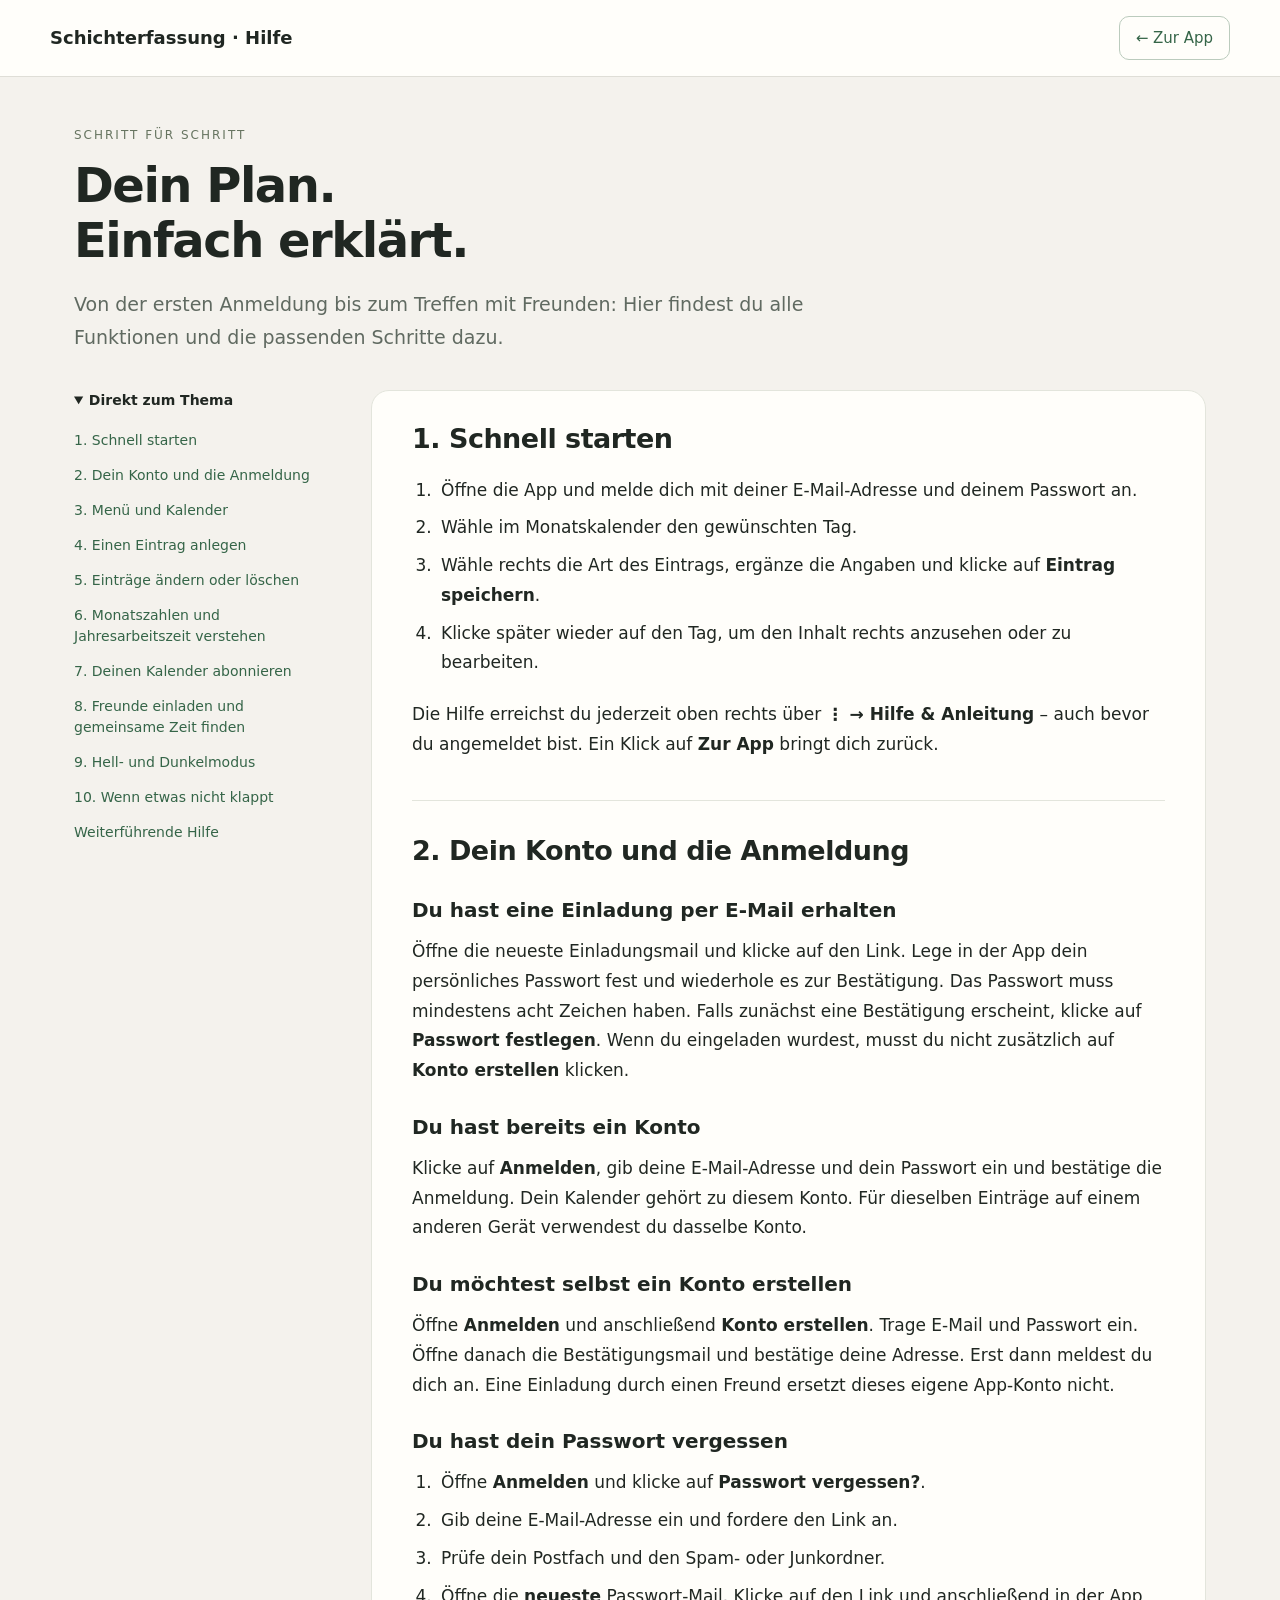
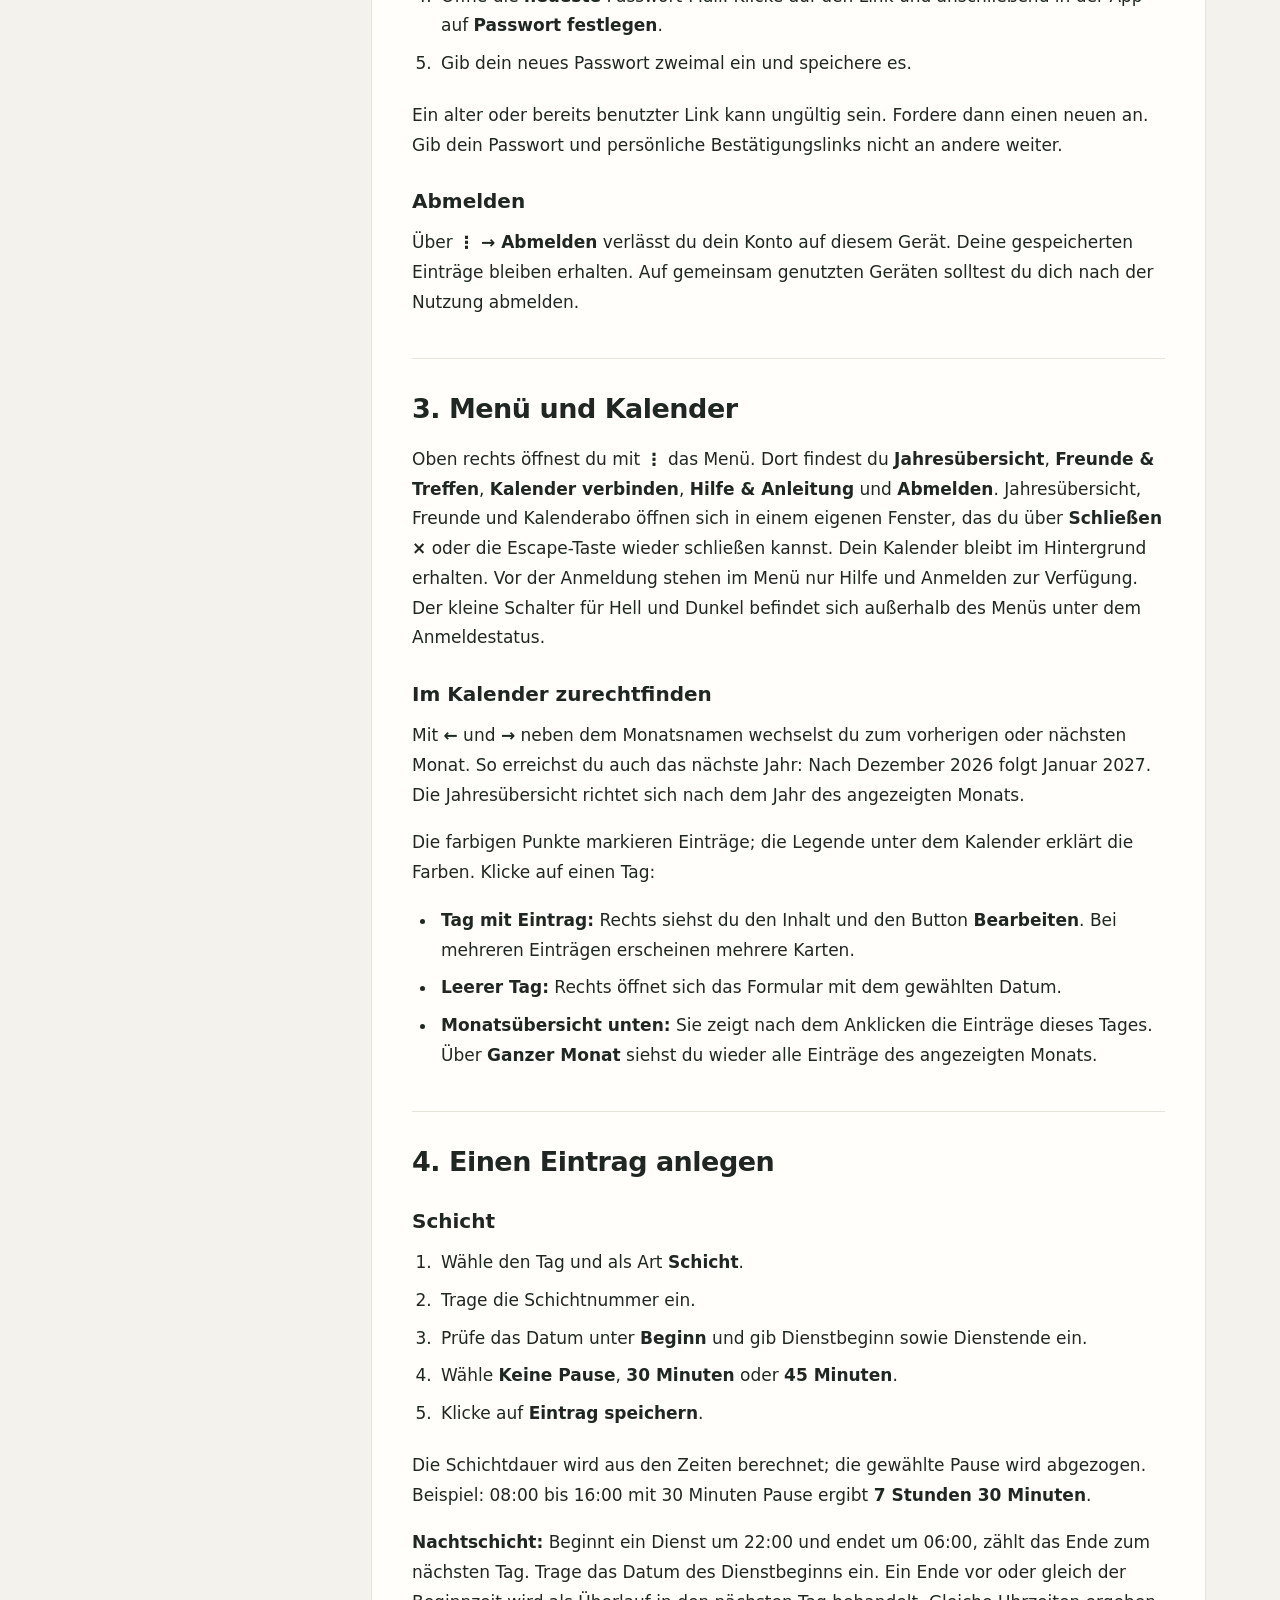
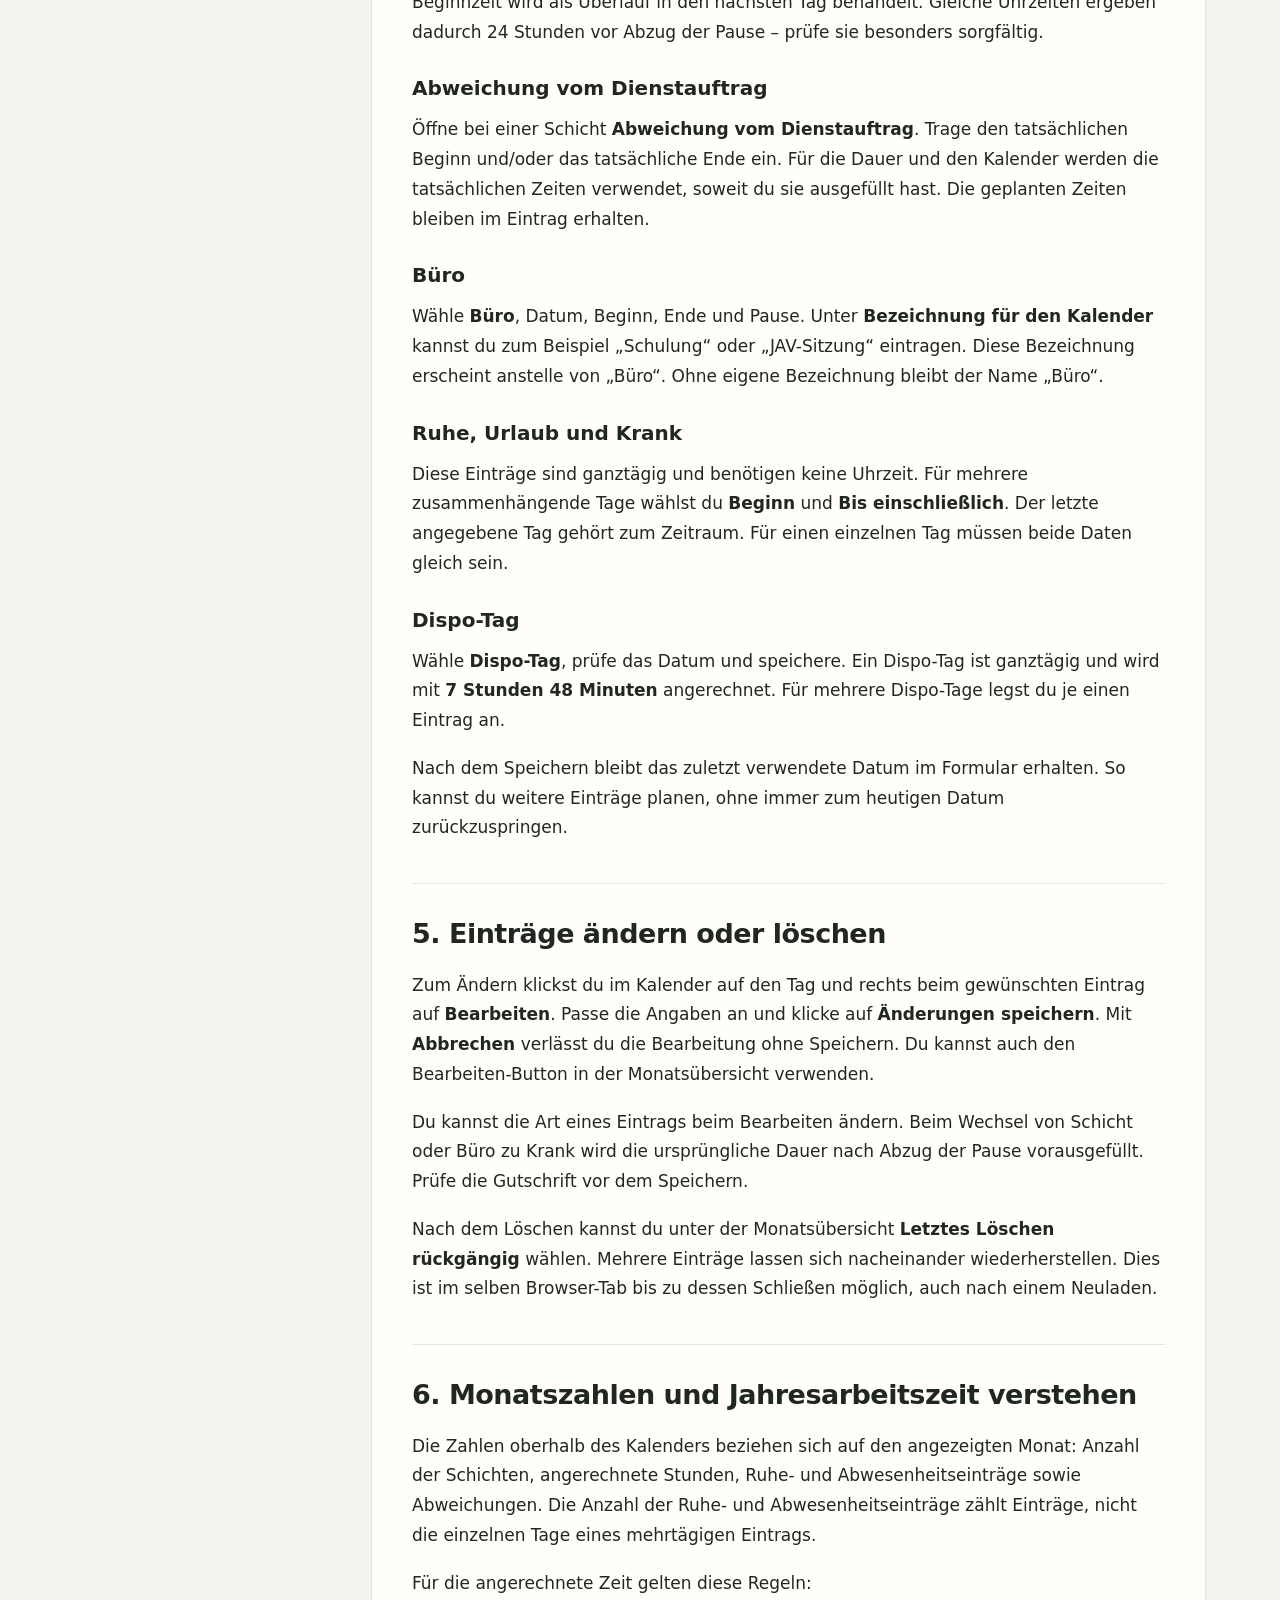
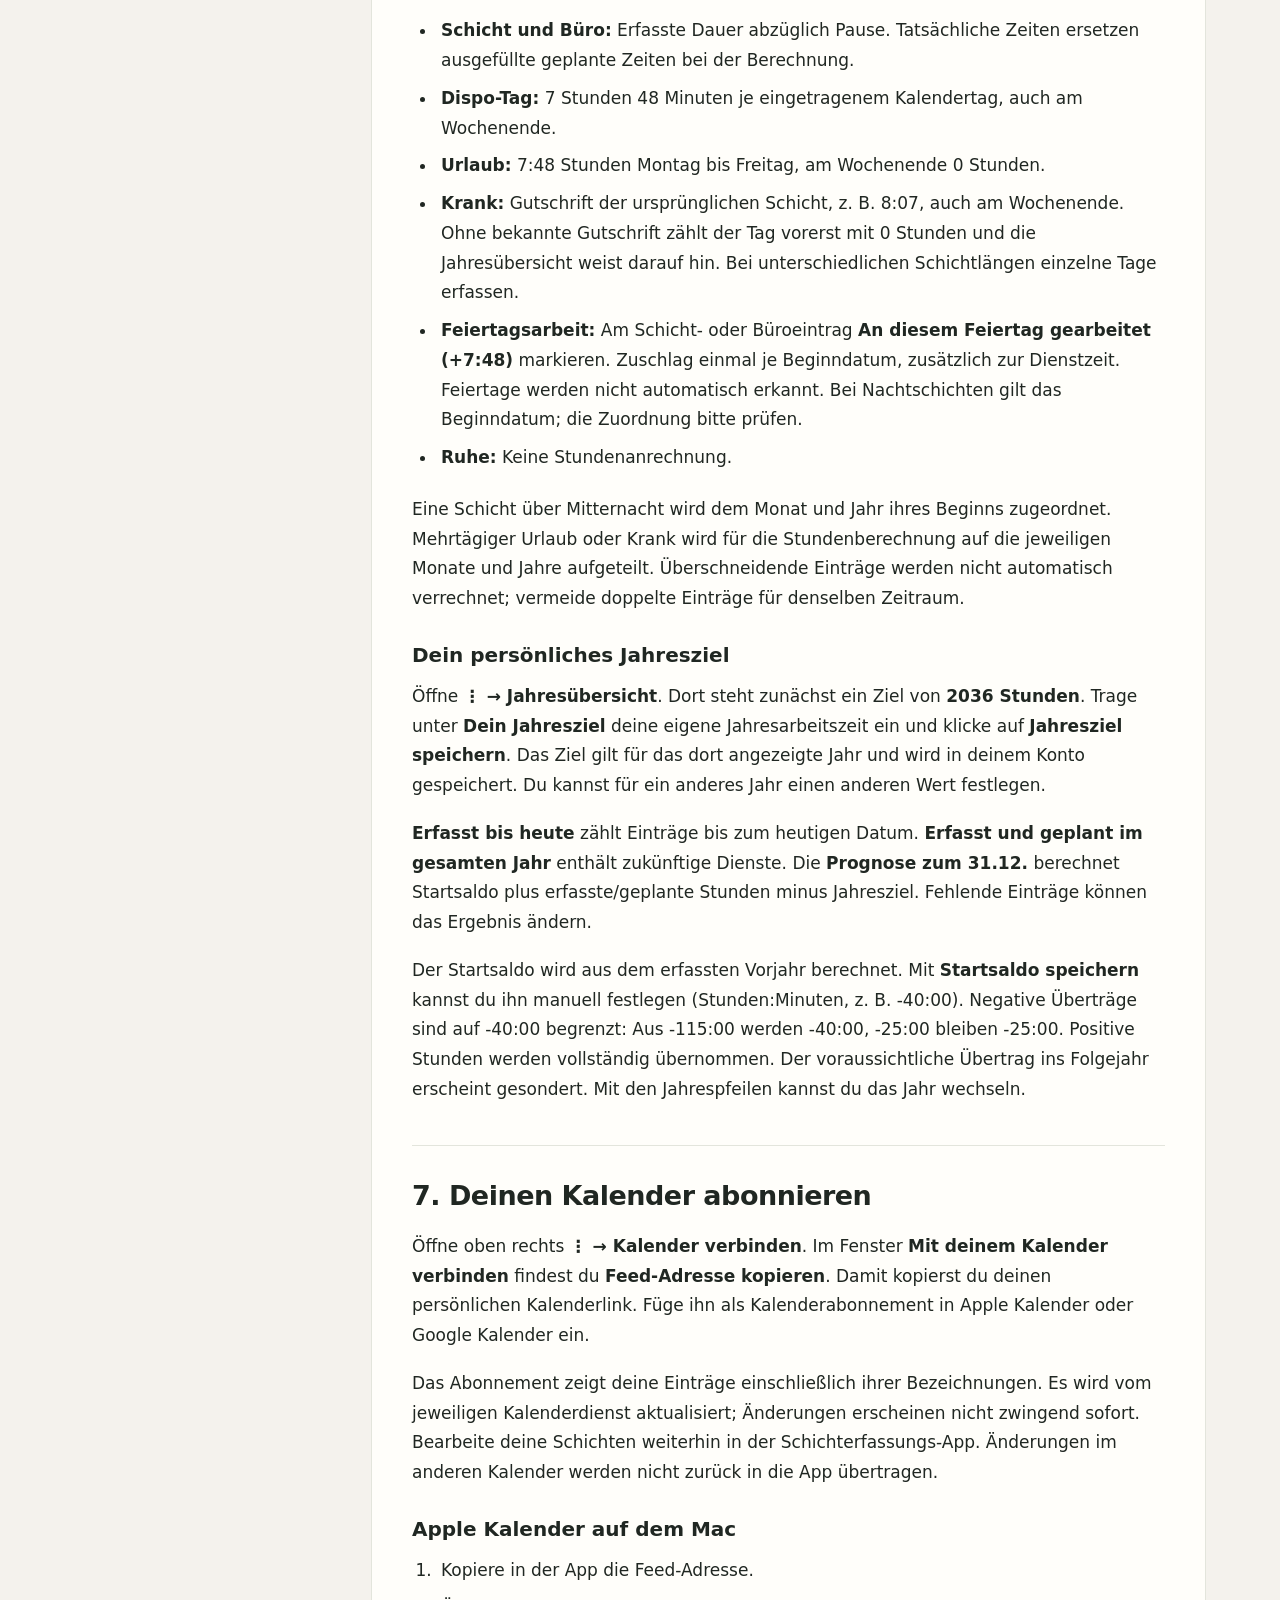
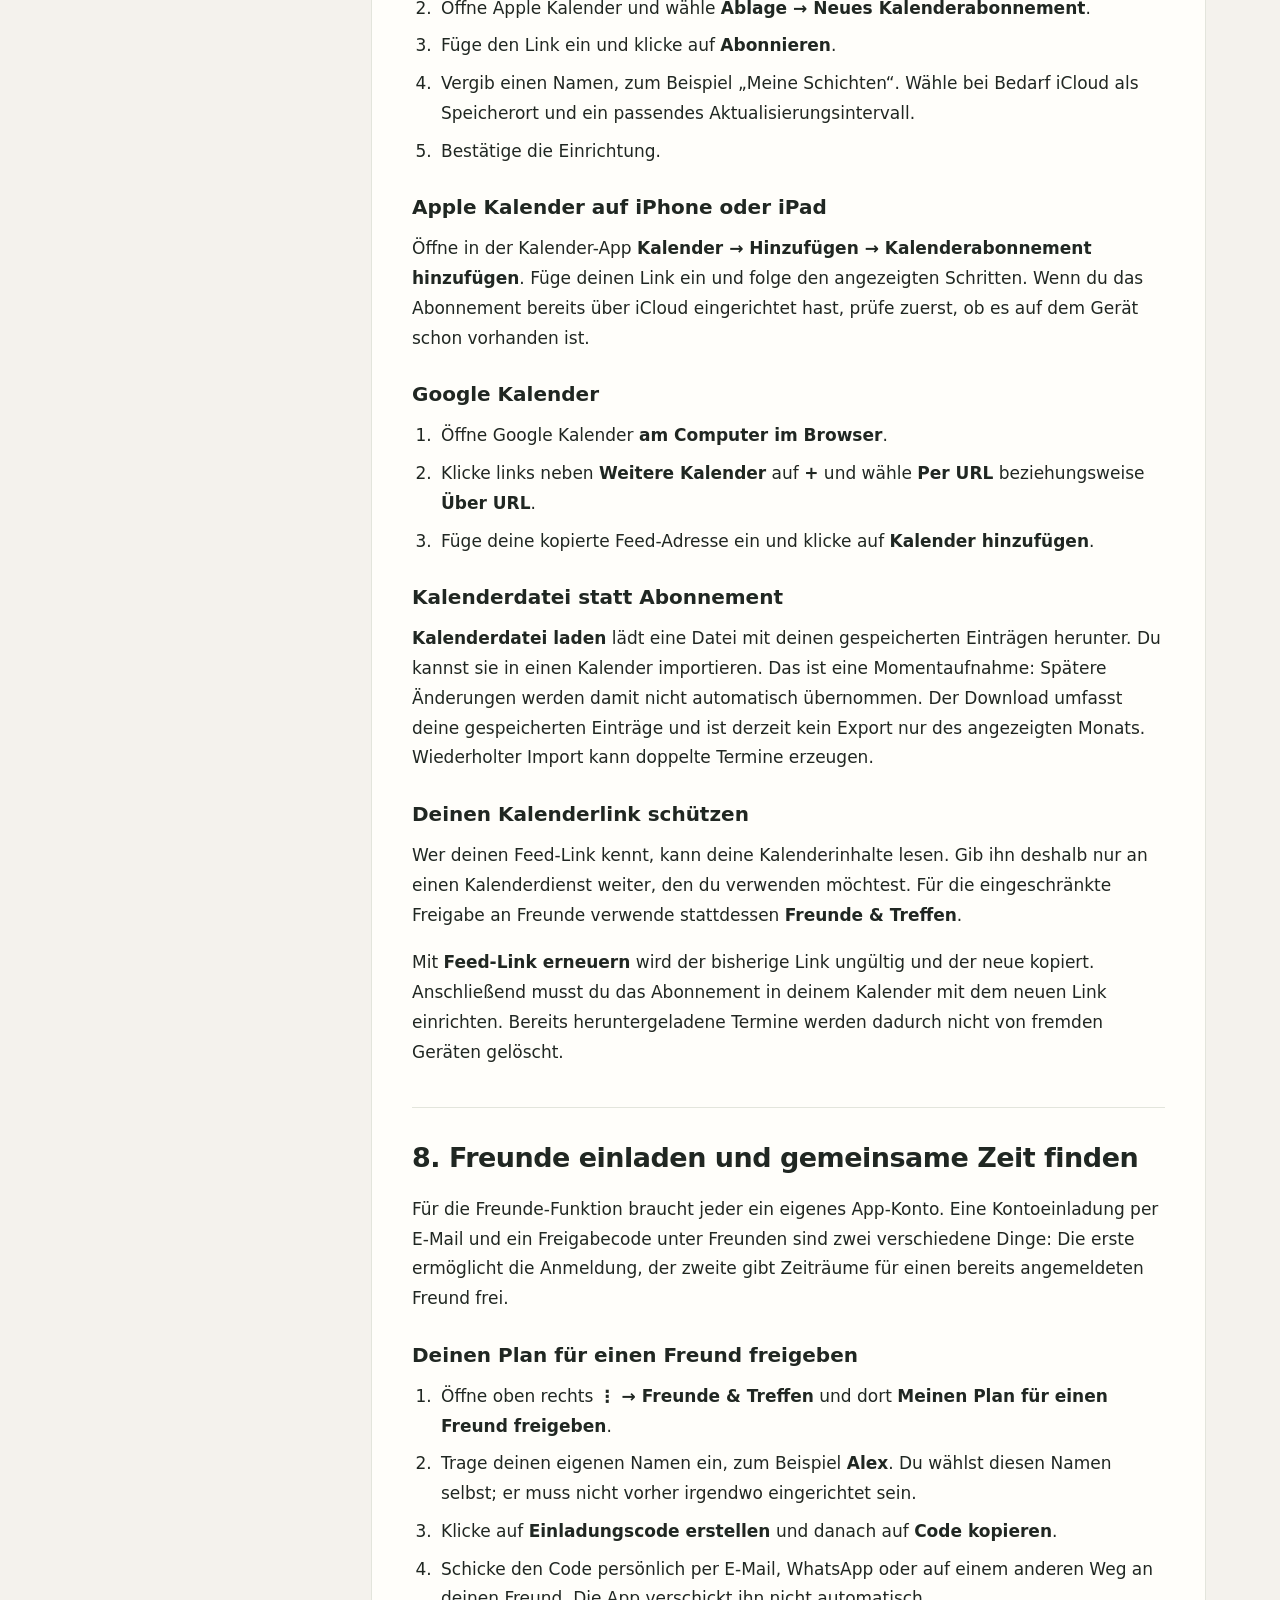
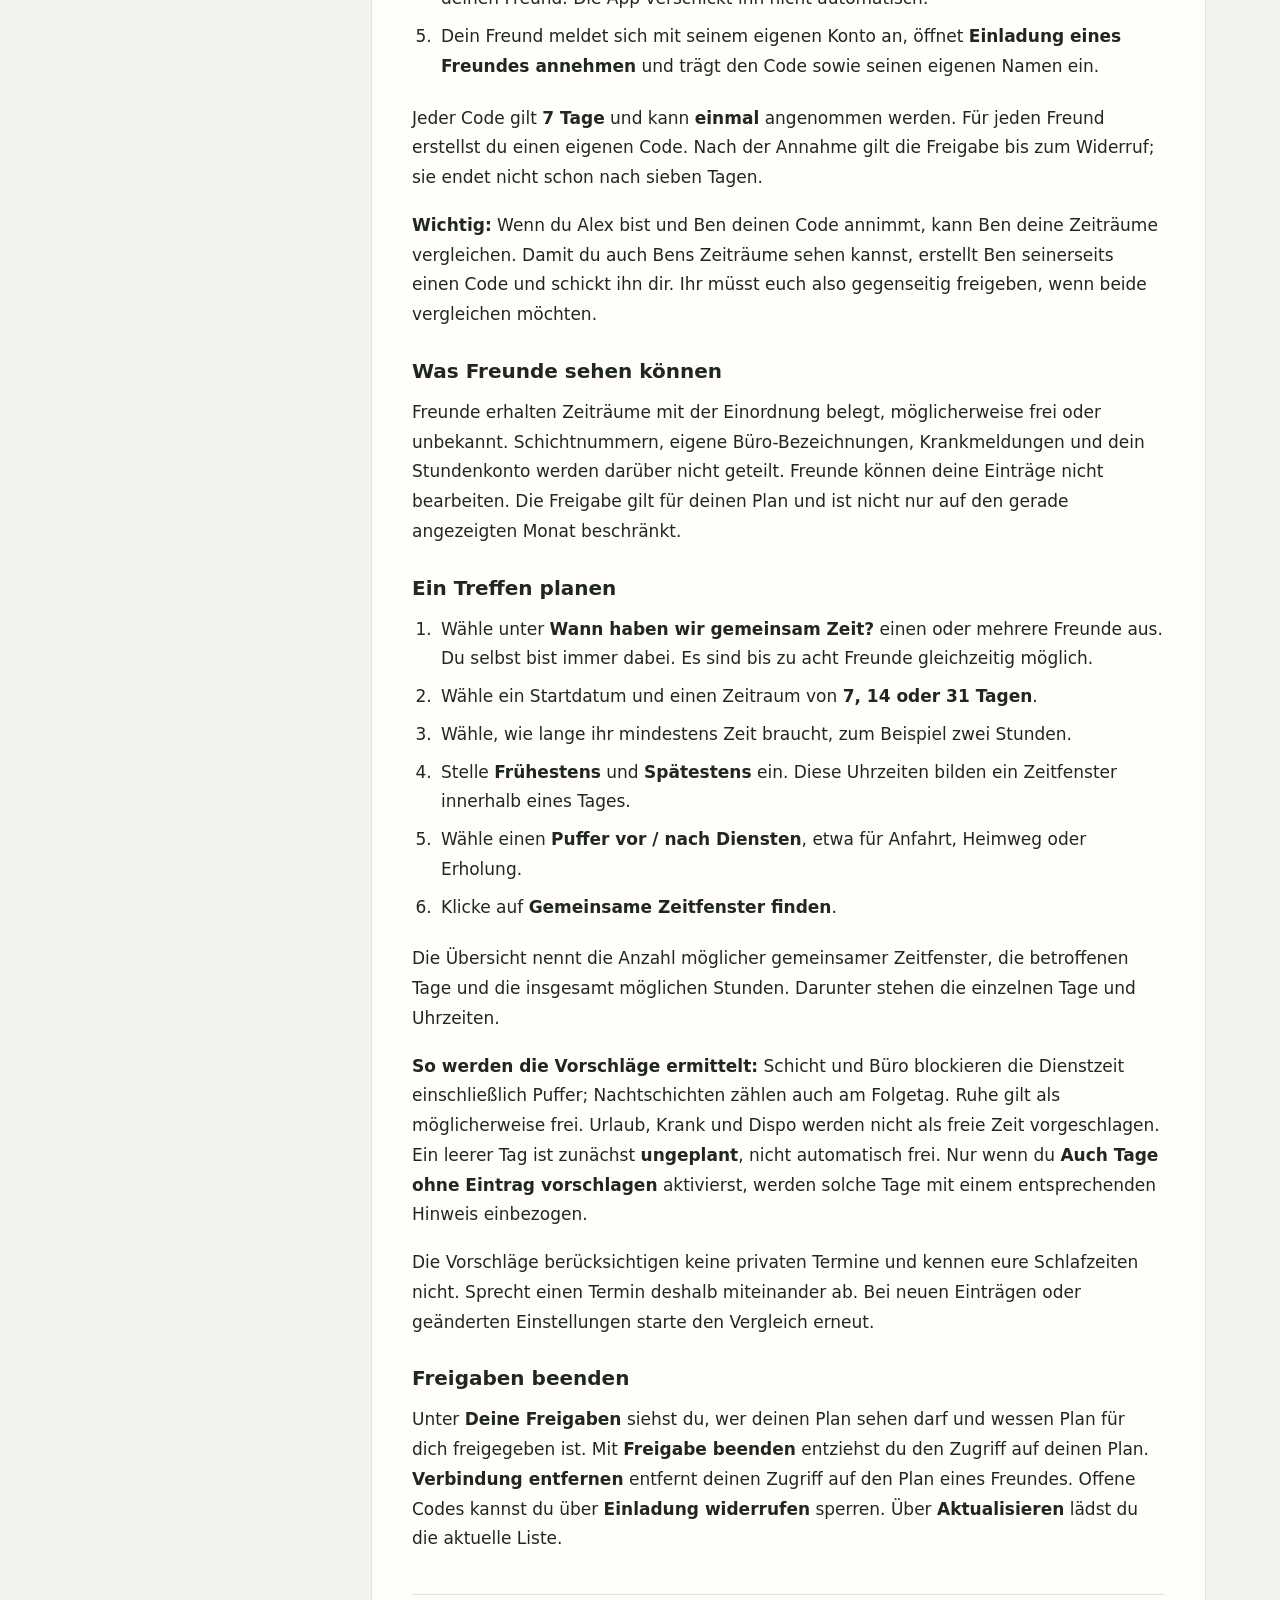
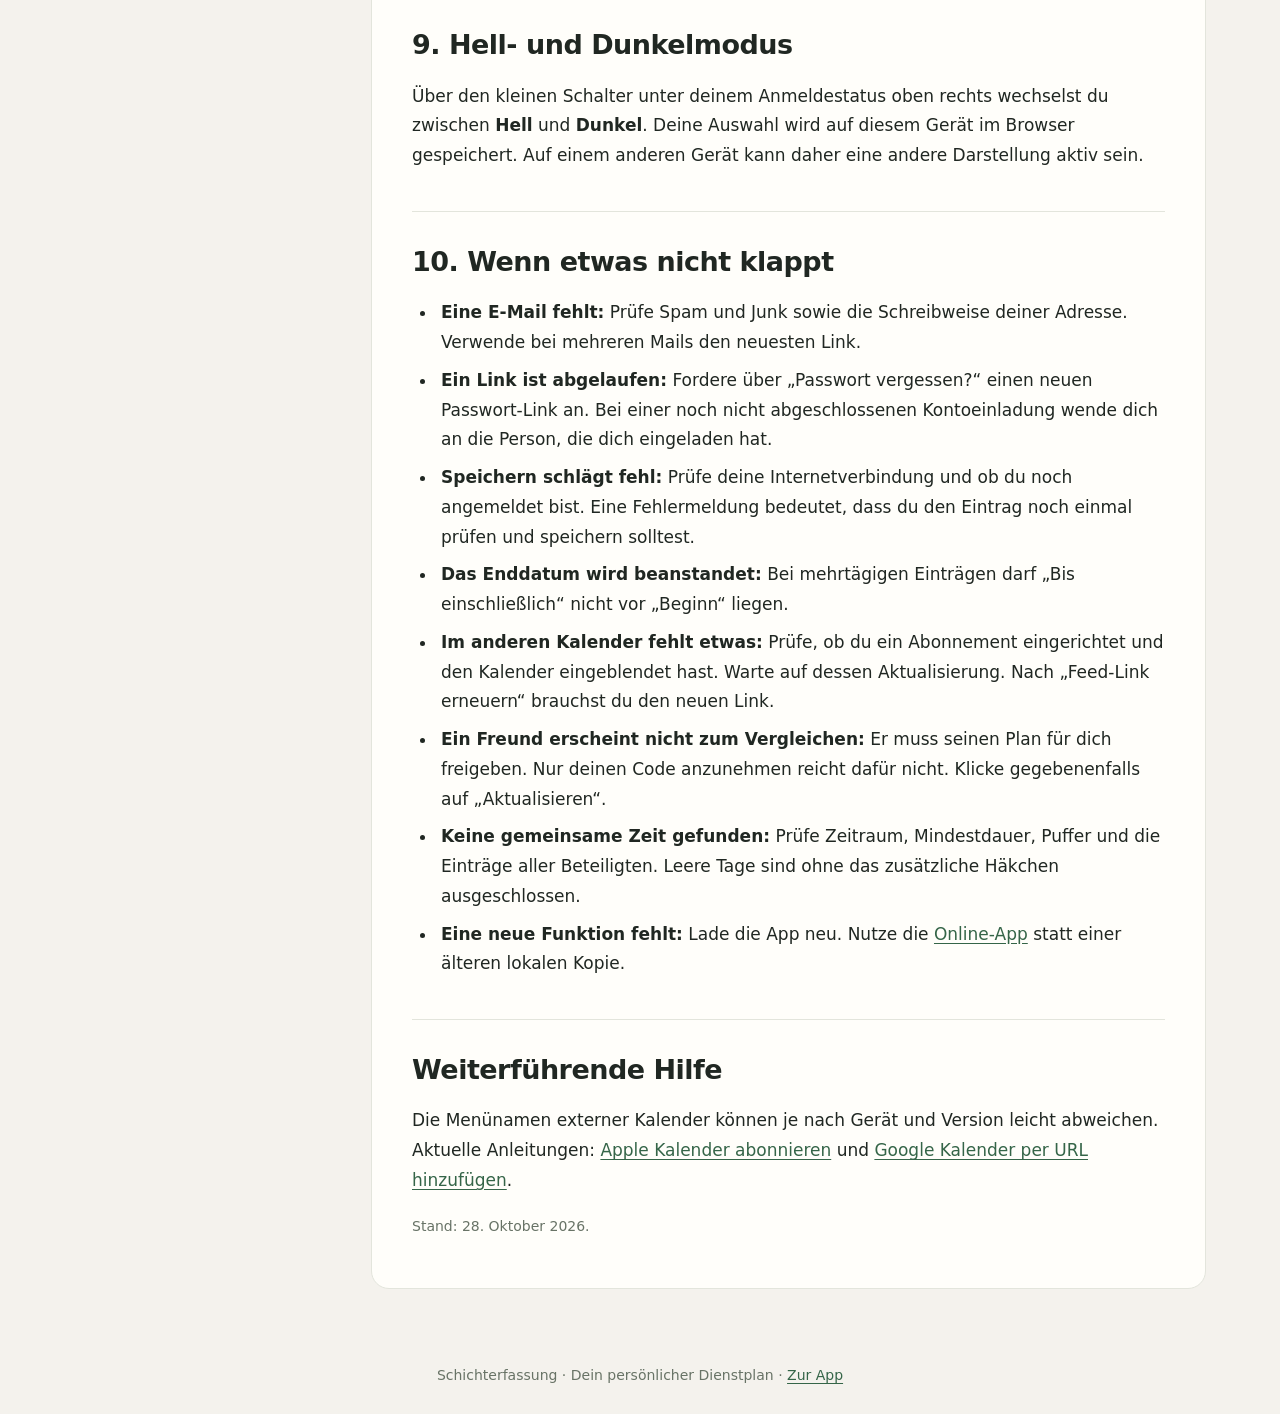
==== commit 9c7e0205: "Update in-app guide for hours accounting and undo" ====
--- a/anleitung.html
+++ b/anleitung.html
@@ -1 +1 @@
-<!doctype html><html lang="de"><head><meta charset="utf-8"><meta name="viewport" content="width=device-width, initial-scale=1"><title>Hilfe &amp; Anleitung – Schichterfassung</title><script>try{const t=localStorage.getItem('schichtplan.theme');if(t==='light'||t==='dark')document.documentElement.dataset.theme=t}catch{}</script><style>*{box-sizing:border-box}html{scroll-behavior:smooth;scroll-padding-top:100px}body{margin:0;background:#f4f2ed;color:#202722;font:17px/1.75 system-ui,-apple-system,BlinkMacSystemFont,"Segoe UI",sans-serif}a{color:#356548;text-underline-offset:3px}a:hover{text-decoration-thickness:2px}a:focus-visible,summary:focus-visible{outline:3px solid #b58239;outline-offset:5px}header{position:sticky;top:0;z-index:2;background:#fffefa;border-bottom:1px solid #dfded7;padding:16px max(24px,calc((100vw - 1180px)/2));display:flex;align-items:center;justify-content:space-between;gap:16px}header strong{font-size:18px}header a{text-decoration:none;white-space:nowrap}.back{padding:8px 16px;border:1px solid #bbcbbd;border-radius:10px;font-size:15px}.page{max-width:1180px;margin:48px auto;padding:0 24px}.hero{max-width:800px;margin:0 0 36px}.eyebrow{font-size:12px;letter-spacing:2px;text-transform:uppercase;color:#667460;margin:0 0 12px}h1{font-size:clamp(32px,5vw,48px);line-height:1.15;letter-spacing:-1.5px;margin:0 0 18px}.intro{font-size:19px;color:#606a61}.layout{display:grid;grid-template-columns:255px minmax(0,1fr);gap:42px;align-items:start}nav{position:sticky;top:105px;font-size:14px;line-height:1.5}nav summary{font-weight:700;cursor:pointer;margin:0 0 12px}nav a{display:block;padding:7px 0;text-decoration:none}article{min-width:0;background:#fffefa;border:1px solid #e3e5dc;border-radius:18px;padding:12px 40px 32px}article h2{font-size:27px;line-height:1.35;letter-spacing:-.5px;margin:40px 0 18px;border-top:1px solid #e3e5dc;padding-top:32px}article h2:first-of-type{border:0;margin-top:18px;padding-top:0}article h3{font-size:20px;line-height:1.5;margin:26px 0 12px}article p{margin:0 0 18px}li{margin:8px 0;padding-left:4px}ul,ol{padding-left:25px;margin:0 0 22px}article strong{font-weight:650}article a{overflow-wrap:anywhere}.guide-date{color:#687366;font-size:14px}footer{padding:26px 24px;text-align:center;font-size:14px;color:#687366}@media(max-width:850px){.layout{grid-template-columns:1fr;gap:24px}nav{position:static;border:1px solid #d7dfd4;border-radius:12px;padding:16px 20px}nav .toc{columns:2;column-gap:20px}nav a{break-inside:avoid}article{padding:8px 26px 26px}.page{margin-top:28px}}@media(max-width:480px){body{font-size:16px}.page{padding:0 16px}header{padding:14px 16px}header strong{font-size:15px}.back{font-size:14px;padding:6px 10px}nav .toc{columns:1}article{padding:4px 20px 20px}article h2{font-size:24px}.intro{font-size:17px}}@media(prefers-color-scheme:dark){html:not([data-theme="light"]){color-scheme:dark}html:not([data-theme="light"]) body{background:#151c18;color:#e1e9df}html:not([data-theme="light"]) header,html:not([data-theme="light"]) article{background:#202922;border-color:#3c483e}html:not([data-theme="light"]) a{color:#bad9b9}html:not([data-theme="light"]) .intro,html:not([data-theme="light"]) .eyebrow,html:not([data-theme="light"]) footer,html:not([data-theme="light"]) .guide-date{color:#abb8a7}}[data-theme="dark"]{color-scheme:dark}[data-theme="dark"] body{background:#151c18;color:#e1e9df}[data-theme="dark"] header,[data-theme="dark"] article{background:#202922;border-color:#3c483e}[data-theme="dark"] a{color:#bad9b9}[data-theme="dark"] .intro,[data-theme="dark"] .eyebrow,[data-theme="dark"] footer,[data-theme="dark"] .guide-date{color:#abb8a7}@media print{header,nav,footer{display:none}.page{margin:0;padding:0;max-width:none}.layout{display:block}body{font-size:11pt;background:white!important;color:black!important}article{border:0;padding:0;background:white!important;color:black!important}h2,h3{break-after:avoid}a{color:inherit!important}li{break-inside:avoid}html{scroll-behavior:auto}}@media(prefers-reduced-motion:reduce){html{scroll-behavior:auto}}</style></head><body><header><strong>Schichterfassung · Hilfe</strong><a class="back" href="index.html">← Zur App</a></header><div class="page"><div class="hero"><p class="eyebrow">Schritt für Schritt</p><h1>Dein Plan.<br>Einfach erklärt.</h1><p class="intro">Von der ersten Anmeldung bis zum Treffen mit Freunden: Hier findest du alle Funktionen und die passenden Schritte dazu.</p></div><div class="layout"><nav aria-label="Inhaltsverzeichnis"><details open><summary>Direkt zum Thema</summary><div class="toc"><a href="#kapitel-1">1. Schnell starten</a><a href="#kapitel-2">2. Dein Konto und die Anmeldung</a><a href="#kapitel-3">3. Menü und Kalender</a><a href="#kapitel-4">4. Einen Eintrag anlegen</a><a href="#kapitel-5">5. Einträge ändern oder löschen</a><a href="#kapitel-6">6. Monatszahlen und Jahresarbeitszeit verstehen</a><a href="#kapitel-7">7. Deinen Kalender abonnieren</a><a href="#kapitel-8">8. Freunde einladen und gemeinsame Zeit finden</a><a href="#kapitel-9">9. Hell- und Dunkelmodus</a><a href="#kapitel-10">10. Wenn etwas nicht klappt</a><a href="#kapitel-11">Weiterführende Hilfe</a></div></details></nav><article><h2 id="kapitel-1">1. Schnell starten</h2><ol><li>Öffne die App und melde dich mit deiner E-Mail-Adresse und deinem Passwort an.</li><li>Wähle im Monatskalender den gewünschten Tag.</li><li>Wähle rechts die Art des Eintrags, ergänze die Angaben und klicke auf <strong>Eintrag speichern</strong>.</li><li>Klicke später wieder auf den Tag, um den Inhalt rechts anzusehen oder zu bearbeiten.</li></ol><p>Die Hilfe erreichst du jederzeit oben rechts über <strong>⋮ → Hilfe &amp; Anleitung</strong> – auch bevor du angemeldet bist. Ein Klick auf <strong>Zur App</strong> bringt dich zurück.</p><h2 id="kapitel-2">2. Dein Konto und die Anmeldung</h2><h3>Du hast eine Einladung per E-Mail erhalten</h3><p>Öffne die neueste Einladungsmail und klicke auf den Link. Lege in der App dein persönliches Passwort fest und wiederhole es zur Bestätigung. Das Passwort muss mindestens acht Zeichen haben. Falls zunächst eine Bestätigung erscheint, klicke auf <strong>Passwort festlegen</strong>. Wenn du eingeladen wurdest, musst du nicht zusätzlich auf <strong>Konto erstellen</strong> klicken.</p><h3>Du hast bereits ein Konto</h3><p>Klicke auf <strong>Anmelden</strong>, gib deine E-Mail-Adresse und dein Passwort ein und bestätige die Anmeldung. Dein Kalender gehört zu diesem Konto. Für dieselben Einträge auf einem anderen Gerät verwendest du dasselbe Konto.</p><h3>Du möchtest selbst ein Konto erstellen</h3><p>Öffne <strong>Anmelden</strong> und anschließend <strong>Konto erstellen</strong>. Trage E-Mail und Passwort ein. Öffne danach die Bestätigungsmail und bestätige deine Adresse. Erst dann meldest du dich an. Eine Einladung durch einen Freund ersetzt dieses eigene App-Konto nicht.</p><h3>Du hast dein Passwort vergessen</h3><ol><li>Öffne <strong>Anmelden</strong> und klicke auf <strong>Passwort vergessen?</strong>.</li><li>Gib deine E-Mail-Adresse ein und fordere den Link an.</li><li>Prüfe dein Postfach und den Spam- oder Junkordner.</li><li>Öffne die <strong>neueste</strong> Passwort-Mail. Klicke auf den Link und anschließend in der App auf <strong>Passwort festlegen</strong>.</li><li>Gib dein neues Passwort zweimal ein und speichere es.</li></ol><p>Ein alter oder bereits benutzter Link kann ungültig sein. Fordere dann einen neuen an. Gib dein Passwort und persönliche Bestätigungslinks nicht an andere weiter.</p><h3>Abmelden</h3><p>Über <strong>⋮ → Abmelden</strong> verlässt du dein Konto auf diesem Gerät. Deine gespeicherten Einträge bleiben erhalten. Auf gemeinsam genutzten Geräten solltest du dich nach der Nutzung abmelden.</p><h2 id="kapitel-3">3. Menü und Kalender</h2><p>Oben rechts öffnest du mit <strong>⋮</strong> das Menü. Dort findest du <strong>Jahresübersicht</strong>, <strong>Freunde &amp; Treffen</strong>, <strong>Kalender verbinden</strong>, <strong>Hilfe &amp; Anleitung</strong> und <strong>Abmelden</strong>. Jahresübersicht, Freunde und Kalenderabo öffnen sich in einem eigenen Fenster, das du über <strong>Schließen ×</strong> oder die Escape-Taste wieder schließen kannst. Dein Kalender bleibt im Hintergrund erhalten. Vor der Anmeldung stehen im Menü nur Hilfe und Anmelden zur Verfügung. Der kleine Schalter für Hell und Dunkel befindet sich außerhalb des Menüs unter dem Anmeldestatus.</p><h3>Im Kalender zurechtfinden</h3><p>Mit <strong>←</strong> und <strong>→</strong> neben dem Monatsnamen wechselst du zum vorherigen oder nächsten Monat. So erreichst du auch das nächste Jahr: Nach Dezember 2026 folgt Januar 2027. Die Jahresübersicht richtet sich nach dem Jahr des angezeigten Monats.</p><p>Die farbigen Punkte markieren Einträge; die Legende unter dem Kalender erklärt die Farben. Klicke auf einen Tag:</p><ul><li><strong>Tag mit Eintrag:</strong> Rechts siehst du den Inhalt und den Button <strong>Bearbeiten</strong>. Bei mehreren Einträgen erscheinen mehrere Karten.</li><li><strong>Leerer Tag:</strong> Rechts öffnet sich das Formular mit dem gewählten Datum.</li><li><strong>Monatsübersicht unten:</strong> Sie zeigt nach dem Anklicken die Einträge dieses Tages. Über <strong>Ganzer Monat</strong> siehst du wieder alle Einträge des angezeigten Monats.</li></ul><h2 id="kapitel-4">4. Einen Eintrag anlegen</h2><h3>Schicht</h3><ol><li>Wähle den Tag und als Art <strong>Schicht</strong>.</li><li>Trage die Schichtnummer ein.</li><li>Prüfe das Datum unter <strong>Beginn</strong> und gib Dienstbeginn sowie Dienstende ein.</li><li>Wähle <strong>Keine Pause</strong>, <strong>30 Minuten</strong> oder <strong>45 Minuten</strong>.</li><li>Klicke auf <strong>Eintrag speichern</strong>.</li></ol><p>Die Schichtdauer wird aus den Zeiten berechnet; die gewählte Pause wird abgezogen. Beispiel: 08:00 bis 16:00 mit 30 Minuten Pause ergibt <strong>7 Stunden 30 Minuten</strong>.</p><p><strong>Nachtschicht:</strong> Beginnt ein Dienst um 22:00 und endet um 06:00, zählt das Ende zum nächsten Tag. Trage das Datum des Dienstbeginns ein. Ein Ende vor oder gleich der Beginnzeit wird als Überlauf in den nächsten Tag behandelt. Gleiche Uhrzeiten ergeben dadurch 24 Stunden vor Abzug der Pause – prüfe sie besonders sorgfältig.</p><h3>Abweichung vom Dienstauftrag</h3><p>Öffne bei einer Schicht <strong>Abweichung vom Dienstauftrag</strong>. Trage den tatsächlichen Beginn und/oder das tatsächliche Ende ein. Für die Dauer und den Kalender werden die tatsächlichen Zeiten verwendet, soweit du sie ausgefüllt hast. Die geplanten Zeiten bleiben im Eintrag erhalten.</p><h3>Büro</h3><p>Wähle <strong>Büro</strong>, Datum, Beginn, Ende und Pause. Unter <strong>Bezeichnung für den Kalender</strong> kannst du zum Beispiel „Schulung“ oder „JAV-Sitzung“ eintragen. Diese Bezeichnung erscheint anstelle von „Büro“. Ohne eigene Bezeichnung bleibt der Name „Büro“.</p><h3>Ruhe, Urlaub und Krank</h3><p>Diese Einträge sind ganztägig und benötigen keine Uhrzeit. Für mehrere zusammenhängende Tage wählst du <strong>Beginn</strong> und <strong>Bis einschließlich</strong>. Der letzte angegebene Tag gehört zum Zeitraum. Für einen einzelnen Tag müssen beide Daten gleich sein.</p><h3>Dispo-Tag</h3><p>Wähle <strong>Dispo-Tag</strong>, prüfe das Datum und speichere. Ein Dispo-Tag ist ganztägig und wird mit <strong>7 Stunden 48 Minuten</strong> angerechnet. Für mehrere Dispo-Tage legst du je einen Eintrag an.</p><p>Nach dem Speichern bleibt das zuletzt verwendete Datum im Formular erhalten. So kannst du weitere Einträge planen, ohne immer zum heutigen Datum zurückzuspringen.</p><h2 id="kapitel-5">5. Einträge ändern oder löschen</h2><p>Zum Ändern klickst du im Kalender auf den Tag und rechts beim gewünschten Eintrag auf <strong>Bearbeiten</strong>. Passe die Angaben an und klicke auf <strong>Änderungen speichern</strong>. Mit <strong>Abbrechen</strong> verlässt du die Bearbeitung ohne Speichern. Du kannst auch den Bearbeiten-Button in der Monatsübersicht verwenden.</p><p>Die Art eines bestehenden Eintrags ist während der Bearbeitung gesperrt. Soll aus einer Schicht zum Beispiel Urlaub werden, musst du den alten Eintrag löschen und einen neuen in der richtigen Art anlegen.</p><p>Zum Löschen verwendest du das Löschen-Symbol (×) in der Monatsübersicht. <strong>Es gibt derzeit kein Rückgängig.</strong> Ein versehentlich gelöschter Eintrag muss erneut erfasst werden.</p><h2 id="kapitel-6">6. Monatszahlen und Jahresarbeitszeit verstehen</h2><p>Die Zahlen oberhalb des Kalenders beziehen sich auf den angezeigten Monat: Anzahl der Schichten, angerechnete Stunden, Ruhe- und Abwesenheitseinträge sowie Abweichungen. Die Anzahl der Ruhe- und Abwesenheitseinträge zählt Einträge, nicht die einzelnen Tage eines mehrtägigen Eintrags.</p><p>Für die angerechnete Zeit gelten diese Regeln:</p><ul><li><strong>Schicht und Büro:</strong> Erfasste Dauer abzüglich Pause. Tatsächliche Zeiten ersetzen ausgefüllte geplante Zeiten bei der Berechnung.</li><li><strong>Dispo-Tag:</strong> 7 Stunden 48 Minuten je eingetragenem Kalendertag, auch am Wochenende.</li><li><strong>Urlaub und Krank:</strong> 7 Stunden 48 Minuten je Tag von Montag bis Freitag. Samstag und Sonntag erhalten keine Stunden. Feiertage werden nicht gesondert erkannt.</li><li><strong>Ruhe:</strong> Keine Stundenanrechnung.</li></ul><p>Eine Schicht über Mitternacht wird dem Monat und Jahr ihres Beginns zugeordnet. Mehrtägiger Urlaub oder Krank wird für die Stundenberechnung auf die jeweiligen Monate und Jahre aufgeteilt. Überschneidende Einträge werden nicht automatisch verrechnet; vermeide doppelte Einträge für denselben Zeitraum.</p><h3>Dein persönliches Jahresziel</h3><p>Öffne <strong>⋮ → Jahresübersicht</strong>. Dort steht zunächst ein Ziel von <strong>2036 Stunden</strong>. Trage unter <strong>Dein Jahresziel</strong> deine eigene Jahresarbeitszeit ein und klicke auf <strong>Jahresziel speichern</strong>. Das Ziel gilt für das dort angezeigte Jahr und wird in deinem Konto gespeichert. Du kannst für ein anderes Jahr einen anderen Wert festlegen.</p><p><strong>Angerechnete Zeit</strong> ist die Summe deiner erfassten Zeiten und Tagespauschalen im Jahr. <strong>Saldo zum Jahresziel</strong> vergleicht diese Summe mit dem gesamten Jahresziel. Ein Minus zu Jahresbeginn bedeutet also nicht automatisch, dass du zu wenig gearbeitet hast – noch nicht erfasste oder zukünftige Dienste fehlen in dieser Summe.</p><h2 id="kapitel-7">7. Deinen Kalender abonnieren</h2><p>Öffne oben rechts <strong>⋮ → Kalender verbinden</strong>. Im Fenster <strong>Mit deinem Kalender verbinden</strong> findest du <strong>Feed-Adresse kopieren</strong>. Damit kopierst du deinen persönlichen Kalenderlink. Füge ihn als Kalenderabonnement in Apple Kalender oder Google Kalender ein.</p><p>Das Abonnement zeigt deine Einträge einschließlich ihrer Bezeichnungen. Es wird vom jeweiligen Kalenderdienst aktualisiert; Änderungen erscheinen nicht zwingend sofort. Bearbeite deine Schichten weiterhin in der Schichterfassungs-App. Änderungen im anderen Kalender werden nicht zurück in die App übertragen.</p><h3>Apple Kalender auf dem Mac</h3><ol><li>Kopiere in der App die Feed-Adresse.</li><li>Öffne Apple Kalender und wähle <strong>Ablage → Neues Kalenderabonnement</strong>.</li><li>Füge den Link ein und klicke auf <strong>Abonnieren</strong>.</li><li>Vergib einen Namen, zum Beispiel „Meine Schichten“. Wähle bei Bedarf iCloud als Speicherort und ein passendes Aktualisierungsintervall.</li><li>Bestätige die Einrichtung.</li></ol><h3>Apple Kalender auf iPhone oder iPad</h3><p>Öffne in der Kalender-App <strong>Kalender → Hinzufügen → Kalenderabonnement hinzufügen</strong>. Füge deinen Link ein und folge den angezeigten Schritten. Wenn du das Abonnement bereits über iCloud eingerichtet hast, prüfe zuerst, ob es auf dem Gerät schon vorhanden ist.</p><h3>Google Kalender</h3><ol><li>Öffne Google Kalender <strong>am Computer im Browser</strong>.</li><li>Klicke links neben <strong>Weitere Kalender</strong> auf <strong>+</strong> und wähle <strong>Per URL</strong> beziehungsweise <strong>Über URL</strong>.</li><li>Füge deine kopierte Feed-Adresse ein und klicke auf <strong>Kalender hinzufügen</strong>.</li></ol><h3>Kalenderdatei statt Abonnement</h3><p><strong>Kalenderdatei laden</strong> lädt eine Datei mit deinen gespeicherten Einträgen herunter. Du kannst sie in einen Kalender importieren. Das ist eine Momentaufnahme: Spätere Änderungen werden damit nicht automatisch übernommen. Der Download umfasst deine gespeicherten Einträge und ist derzeit kein Export nur des angezeigten Monats. Wiederholter Import kann doppelte Termine erzeugen.</p><h3>Deinen Kalenderlink schützen</h3><p>Wer deinen Feed-Link kennt, kann deine Kalenderinhalte lesen. Gib ihn deshalb nur an einen Kalenderdienst weiter, den du verwenden möchtest. Für die eingeschränkte Freigabe an Freunde verwende stattdessen <strong>Freunde &amp; Treffen</strong>.</p><p>Mit <strong>Feed-Link erneuern</strong> wird der bisherige Link ungültig und der neue kopiert. Anschließend musst du das Abonnement in deinem Kalender mit dem neuen Link einrichten. Bereits heruntergeladene Termine werden dadurch nicht von fremden Geräten gelöscht.</p><h2 id="kapitel-8">8. Freunde einladen und gemeinsame Zeit finden</h2><p>Für die Freunde-Funktion braucht jeder ein eigenes App-Konto. Eine Kontoeinladung per E-Mail und ein Freigabecode unter Freunden sind zwei verschiedene Dinge: Die erste ermöglicht die Anmeldung, der zweite gibt Zeiträume für einen bereits angemeldeten Freund frei.</p><h3>Deinen Plan für einen Freund freigeben</h3><ol><li>Öffne oben rechts <strong>⋮ → Freunde &amp; Treffen</strong> und dort <strong>Meinen Plan für einen Freund freigeben</strong>.</li><li>Trage deinen eigenen Namen ein, zum Beispiel <strong>Alex</strong>. Du wählst diesen Namen selbst; er muss nicht vorher irgendwo eingerichtet sein.</li><li>Klicke auf <strong>Einladungscode erstellen</strong> und danach auf <strong>Code kopieren</strong>.</li><li>Schicke den Code persönlich per E-Mail, WhatsApp oder auf einem anderen Weg an deinen Freund. Die App verschickt ihn nicht automatisch.</li><li>Dein Freund meldet sich mit seinem eigenen Konto an, öffnet <strong>Einladung eines Freundes annehmen</strong> und trägt den Code sowie seinen eigenen Namen ein.</li></ol><p>Jeder Code gilt <strong>7 Tage</strong> und kann <strong>einmal</strong> angenommen werden. Für jeden Freund erstellst du einen eigenen Code. Nach der Annahme gilt die Freigabe bis zum Widerruf; sie endet nicht schon nach sieben Tagen.</p><p><strong>Wichtig:</strong> Wenn du Alex bist und Ben deinen Code annimmt, kann Ben deine Zeiträume vergleichen. Damit du auch Bens Zeiträume sehen kannst, erstellt Ben seinerseits einen Code und schickt ihn dir. Ihr müsst euch also gegenseitig freigeben, wenn beide vergleichen möchten.</p><h3>Was Freunde sehen können</h3><p>Freunde erhalten Zeiträume mit der Einordnung belegt, möglicherweise frei oder unbekannt. Schichtnummern, eigene Büro-Bezeichnungen, Krankmeldungen und dein Stundenkonto werden darüber nicht geteilt. Freunde können deine Einträge nicht bearbeiten. Die Freigabe gilt für deinen Plan und ist nicht nur auf den gerade angezeigten Monat beschränkt.</p><h3>Ein Treffen planen</h3><ol><li>Wähle unter <strong>Wann haben wir gemeinsam Zeit?</strong> einen oder mehrere Freunde aus. Du selbst bist immer dabei. Es sind bis zu acht Freunde gleichzeitig möglich.</li><li>Wähle ein Startdatum und einen Zeitraum von <strong>7, 14 oder 31 Tagen</strong>.</li><li>Wähle, wie lange ihr mindestens Zeit braucht, zum Beispiel zwei Stunden.</li><li>Stelle <strong>Frühestens</strong> und <strong>Spätestens</strong> ein. Diese Uhrzeiten bilden ein Zeitfenster innerhalb eines Tages.</li><li>Wähle einen <strong>Puffer vor / nach Diensten</strong>, etwa für Anfahrt, Heimweg oder Erholung.</li><li>Klicke auf <strong>Gemeinsame Zeitfenster finden</strong>.</li></ol><p>Die Übersicht nennt die Anzahl möglicher gemeinsamer Zeitfenster, die betroffenen Tage und die insgesamt möglichen Stunden. Darunter stehen die einzelnen Tage und Uhrzeiten.</p><p><strong>So werden die Vorschläge ermittelt:</strong> Schicht und Büro blockieren die Dienstzeit einschließlich Puffer; Nachtschichten zählen auch am Folgetag. Ruhe gilt als möglicherweise frei. Urlaub, Krank und Dispo werden nicht als freie Zeit vorgeschlagen. Ein leerer Tag ist zunächst <strong>ungeplant</strong>, nicht automatisch frei. Nur wenn du <strong>Auch Tage ohne Eintrag vorschlagen</strong> aktivierst, werden solche Tage mit einem entsprechenden Hinweis einbezogen.</p><p>Die Vorschläge berücksichtigen keine privaten Termine und kennen eure Schlafzeiten nicht. Sprecht einen Termin deshalb miteinander ab. Bei neuen Einträgen oder geänderten Einstellungen starte den Vergleich erneut.</p><h3>Freigaben beenden</h3><p>Unter <strong>Deine Freigaben</strong> siehst du, wer deinen Plan sehen darf und wessen Plan für dich freigegeben ist. Mit <strong>Freigabe beenden</strong> entziehst du den Zugriff auf deinen Plan. <strong>Verbindung entfernen</strong> entfernt deinen Zugriff auf den Plan eines Freundes. Offene Codes kannst du über <strong>Einladung widerrufen</strong> sperren. Über <strong>Aktualisieren</strong> lädst du die aktuelle Liste.</p><h2 id="kapitel-9">9. Hell- und Dunkelmodus</h2><p>Über den kleinen Schalter unter deinem Anmeldestatus oben rechts wechselst du zwischen <strong>Hell</strong> und <strong>Dunkel</strong>. Deine Auswahl wird auf diesem Gerät im Browser gespeichert. Auf einem anderen Gerät kann daher eine andere Darstellung aktiv sein.</p><h2 id="kapitel-10">10. Wenn etwas nicht klappt</h2><ul><li><strong>Eine E-Mail fehlt:</strong> Prüfe Spam und Junk sowie die Schreibweise deiner Adresse. Verwende bei mehreren Mails den neuesten Link.</li><li><strong>Ein Link ist abgelaufen:</strong> Fordere über „Passwort vergessen?“ einen neuen Passwort-Link an. Bei einer noch nicht abgeschlossenen Kontoeinladung wende dich an die Person, die dich eingeladen hat.</li><li><strong>Speichern schlägt fehl:</strong> Prüfe deine Internetverbindung und ob du noch angemeldet bist. Eine Fehlermeldung bedeutet, dass du den Eintrag noch einmal prüfen und speichern solltest.</li><li><strong>Das Enddatum wird beanstandet:</strong> Bei mehrtägigen Einträgen darf „Bis einschließlich“ nicht vor „Beginn“ liegen.</li><li><strong>Im anderen Kalender fehlt etwas:</strong> Prüfe, ob du ein Abonnement eingerichtet und den Kalender eingeblendet hast. Warte auf dessen Aktualisierung. Nach „Feed-Link erneuern“ brauchst du den neuen Link.</li><li><strong>Ein Freund erscheint nicht zum Vergleichen:</strong> Er muss seinen Plan für dich freigeben. Nur deinen Code anzunehmen reicht dafür nicht. Klicke gegebenenfalls auf „Aktualisieren“.</li><li><strong>Keine gemeinsame Zeit gefunden:</strong> Prüfe Zeitraum, Mindestdauer, Puffer und die Einträge aller Beteiligten. Leere Tage sind ohne das zusätzliche Häkchen ausgeschlossen.</li><li><strong>Eine neue Funktion fehlt:</strong> Lade die App neu. Nutze die <a href="https://analogguy-sudo.github.io/Schichterfassung/">Online-App</a> statt einer älteren lokalen Kopie.</li></ul><h2 id="kapitel-11">Weiterführende Hilfe</h2><p>Die Menünamen externer Kalender können je nach Gerät und Version leicht abweichen. Aktuelle Anleitungen: <a href="https://support.apple.com/de-de/102301">Apple Kalender abonnieren</a> und <a href="https://support.google.com/calendar/answer/37100?hl=de">Google Kalender per URL hinzufügen</a>.</p><p class="guide-date">Stand: 28. Oktober 2026.</p></article></div></div><footer>Schichterfassung · Dein persönlicher Dienstplan · <a href="index.html">Zur App</a></footer></body></html>
+<!doctype html><html lang="de"><head><meta charset="utf-8"><meta name="viewport" content="width=device-width, initial-scale=1"><title>Hilfe &amp; Anleitung – Schichterfassung</title><script>try{const t=localStorage.getItem('schichtplan.theme');if(t==='light'||t==='dark')document.documentElement.dataset.theme=t}catch{}</script><style>*{box-sizing:border-box}html{scroll-behavior:smooth;scroll-padding-top:100px}body{margin:0;background:#f4f2ed;color:#202722;font:17px/1.75 system-ui,-apple-system,BlinkMacSystemFont,"Segoe UI",sans-serif}a{color:#356548;text-underline-offset:3px}a:hover{text-decoration-thickness:2px}a:focus-visible,summary:focus-visible{outline:3px solid #b58239;outline-offset:5px}header{position:sticky;top:0;z-index:2;background:#fffefa;border-bottom:1px solid #dfded7;padding:16px max(24px,calc((100vw - 1180px)/2));display:flex;align-items:center;justify-content:space-between;gap:16px}header strong{font-size:18px}header a{text-decoration:none;white-space:nowrap}.back{padding:8px 16px;border:1px solid #bbcbbd;border-radius:10px;font-size:15px}.page{max-width:1180px;margin:48px auto;padding:0 24px}.hero{max-width:800px;margin:0 0 36px}.eyebrow{font-size:12px;letter-spacing:2px;text-transform:uppercase;color:#667460;margin:0 0 12px}h1{font-size:clamp(32px,5vw,48px);line-height:1.15;letter-spacing:-1.5px;margin:0 0 18px}.intro{font-size:19px;color:#606a61}.layout{display:grid;grid-template-columns:255px minmax(0,1fr);gap:42px;align-items:start}nav{position:sticky;top:105px;font-size:14px;line-height:1.5}nav summary{font-weight:700;cursor:pointer;margin:0 0 12px}nav a{display:block;padding:7px 0;text-decoration:none}article{min-width:0;background:#fffefa;border:1px solid #e3e5dc;border-radius:18px;padding:12px 40px 32px}article h2{font-size:27px;line-height:1.35;letter-spacing:-.5px;margin:40px 0 18px;border-top:1px solid #e3e5dc;padding-top:32px}article h2:first-of-type{border:0;margin-top:18px;padding-top:0}article h3{font-size:20px;line-height:1.5;margin:26px 0 12px}article p{margin:0 0 18px}li{margin:8px 0;padding-left:4px}ul,ol{padding-left:25px;margin:0 0 22px}article strong{font-weight:650}article a{overflow-wrap:anywhere}.guide-date{color:#687366;font-size:14px}footer{padding:26px 24px;text-align:center;font-size:14px;color:#687366}@media(max-width:850px){.layout{grid-template-columns:1fr;gap:24px}nav{position:static;border:1px solid #d7dfd4;border-radius:12px;padding:16px 20px}nav .toc{columns:2;column-gap:20px}nav a{break-inside:avoid}article{padding:8px 26px 26px}.page{margin-top:28px}}@media(max-width:480px){body{font-size:16px}.page{padding:0 16px}header{padding:14px 16px}header strong{font-size:15px}.back{font-size:14px;padding:6px 10px}nav .toc{columns:1}article{padding:4px 20px 20px}article h2{font-size:24px}.intro{font-size:17px}}@media(prefers-color-scheme:dark){html:not([data-theme="light"]){color-scheme:dark}html:not([data-theme="light"]) body{background:#151c18;color:#e1e9df}html:not([data-theme="light"]) header,html:not([data-theme="light"]) article{background:#202922;border-color:#3c483e}html:not([data-theme="light"]) a{color:#bad9b9}html:not([data-theme="light"]) .intro,html:not([data-theme="light"]) .eyebrow,html:not([data-theme="light"]) footer,html:not([data-theme="light"]) .guide-date{color:#abb8a7}}[data-theme="dark"]{color-scheme:dark}[data-theme="dark"] body{background:#151c18;color:#e1e9df}[data-theme="dark"] header,[data-theme="dark"] article{background:#202922;border-color:#3c483e}[data-theme="dark"] a{color:#bad9b9}[data-theme="dark"] .intro,[data-theme="dark"] .eyebrow,[data-theme="dark"] footer,[data-theme="dark"] .guide-date{color:#abb8a7}@media print{header,nav,footer{display:none}.page{margin:0;padding:0;max-width:none}.layout{display:block}body{font-size:11pt;background:white!important;color:black!important}article{border:0;padding:0;background:white!important;color:black!important}h2,h3{break-after:avoid}a{color:inherit!important}li{break-inside:avoid}html{scroll-behavior:auto}}@media(prefers-reduced-motion:reduce){html{scroll-behavior:auto}}</style></head><body><header><strong>Schichterfassung · Hilfe</strong><a class="back" href="index.html">← Zur App</a></header><div class="page"><div class="hero"><p class="eyebrow">Schritt für Schritt</p><h1>Dein Plan.<br>Einfach erklärt.</h1><p class="intro">Von der ersten Anmeldung bis zum Treffen mit Freunden: Hier findest du alle Funktionen und die passenden Schritte dazu.</p></div><div class="layout"><nav aria-label="Inhaltsverzeichnis"><details open><summary>Direkt zum Thema</summary><div class="toc"><a href="#kapitel-1">1. Schnell starten</a><a href="#kapitel-2">2. Dein Konto und die Anmeldung</a><a href="#kapitel-3">3. Menü und Kalender</a><a href="#kapitel-4">4. Einen Eintrag anlegen</a><a href="#kapitel-5">5. Einträge ändern oder löschen</a><a href="#kapitel-6">6. Monatszahlen und Jahresarbeitszeit verstehen</a><a href="#kapitel-7">7. Deinen Kalender abonnieren</a><a href="#kapitel-8">8. Freunde einladen und gemeinsame Zeit finden</a><a href="#kapitel-9">9. Hell- und Dunkelmodus</a><a href="#kapitel-10">10. Wenn etwas nicht klappt</a><a href="#kapitel-11">Weiterführende Hilfe</a></div></details></nav><article><h2 id="kapitel-1">1. Schnell starten</h2><ol><li>Öffne die App und melde dich mit deiner E-Mail-Adresse und deinem Passwort an.</li><li>Wähle im Monatskalender den gewünschten Tag.</li><li>Wähle rechts die Art des Eintrags, ergänze die Angaben und klicke auf <strong>Eintrag speichern</strong>.</li><li>Klicke später wieder auf den Tag, um den Inhalt rechts anzusehen oder zu bearbeiten.</li></ol><p>Die Hilfe erreichst du jederzeit oben rechts über <strong>⋮ → Hilfe &amp; Anleitung</strong> – auch bevor du angemeldet bist. Ein Klick auf <strong>Zur App</strong> bringt dich zurück.</p><h2 id="kapitel-2">2. Dein Konto und die Anmeldung</h2><h3>Du hast eine Einladung per E-Mail erhalten</h3><p>Öffne die neueste Einladungsmail und klicke auf den Link. Lege in der App dein persönliches Passwort fest und wiederhole es zur Bestätigung. Das Passwort muss mindestens acht Zeichen haben. Falls zunächst eine Bestätigung erscheint, klicke auf <strong>Passwort festlegen</strong>. Wenn du eingeladen wurdest, musst du nicht zusätzlich auf <strong>Konto erstellen</strong> klicken.</p><h3>Du hast bereits ein Konto</h3><p>Klicke auf <strong>Anmelden</strong>, gib deine E-Mail-Adresse und dein Passwort ein und bestätige die Anmeldung. Dein Kalender gehört zu diesem Konto. Für dieselben Einträge auf einem anderen Gerät verwendest du dasselbe Konto.</p><h3>Du möchtest selbst ein Konto erstellen</h3><p>Öffne <strong>Anmelden</strong> und anschließend <strong>Konto erstellen</strong>. Trage E-Mail und Passwort ein. Öffne danach die Bestätigungsmail und bestätige deine Adresse. Erst dann meldest du dich an. Eine Einladung durch einen Freund ersetzt dieses eigene App-Konto nicht.</p><h3>Du hast dein Passwort vergessen</h3><ol><li>Öffne <strong>Anmelden</strong> und klicke auf <strong>Passwort vergessen?</strong>.</li><li>Gib deine E-Mail-Adresse ein und fordere den Link an.</li><li>Prüfe dein Postfach und den Spam- oder Junkordner.</li><li>Öffne die <strong>neueste</strong> Passwort-Mail. Klicke auf den Link und anschließend in der App auf <strong>Passwort festlegen</strong>.</li><li>Gib dein neues Passwort zweimal ein und speichere es.</li></ol><p>Ein alter oder bereits benutzter Link kann ungültig sein. Fordere dann einen neuen an. Gib dein Passwort und persönliche Bestätigungslinks nicht an andere weiter.</p><h3>Abmelden</h3><p>Über <strong>⋮ → Abmelden</strong> verlässt du dein Konto auf diesem Gerät. Deine gespeicherten Einträge bleiben erhalten. Auf gemeinsam genutzten Geräten solltest du dich nach der Nutzung abmelden.</p><h2 id="kapitel-3">3. Menü und Kalender</h2><p>Oben rechts öffnest du mit <strong>⋮</strong> das Menü. Dort findest du <strong>Jahresübersicht</strong>, <strong>Freunde &amp; Treffen</strong>, <strong>Kalender verbinden</strong>, <strong>Hilfe &amp; Anleitung</strong> und <strong>Abmelden</strong>. Jahresübersicht, Freunde und Kalenderabo öffnen sich in einem eigenen Fenster, das du über <strong>Schließen ×</strong> oder die Escape-Taste wieder schließen kannst. Dein Kalender bleibt im Hintergrund erhalten. Vor der Anmeldung stehen im Menü nur Hilfe und Anmelden zur Verfügung. Der kleine Schalter für Hell und Dunkel befindet sich außerhalb des Menüs unter dem Anmeldestatus.</p><h3>Im Kalender zurechtfinden</h3><p>Mit <strong>←</strong> und <strong>→</strong> neben dem Monatsnamen wechselst du zum vorherigen oder nächsten Monat. So erreichst du auch das nächste Jahr: Nach Dezember 2026 folgt Januar 2027. Die Jahresübersicht richtet sich nach dem Jahr des angezeigten Monats.</p><p>Die farbigen Punkte markieren Einträge; die Legende unter dem Kalender erklärt die Farben. Klicke auf einen Tag:</p><ul><li><strong>Tag mit Eintrag:</strong> Rechts siehst du den Inhalt und den Button <strong>Bearbeiten</strong>. Bei mehreren Einträgen erscheinen mehrere Karten.</li><li><strong>Leerer Tag:</strong> Rechts öffnet sich das Formular mit dem gewählten Datum.</li><li><strong>Monatsübersicht unten:</strong> Sie zeigt nach dem Anklicken die Einträge dieses Tages. Über <strong>Ganzer Monat</strong> siehst du wieder alle Einträge des angezeigten Monats.</li></ul><h2 id="kapitel-4">4. Einen Eintrag anlegen</h2><h3>Schicht</h3><ol><li>Wähle den Tag und als Art <strong>Schicht</strong>.</li><li>Trage die Schichtnummer ein.</li><li>Prüfe das Datum unter <strong>Beginn</strong> und gib Dienstbeginn sowie Dienstende ein.</li><li>Wähle <strong>Keine Pause</strong>, <strong>30 Minuten</strong> oder <strong>45 Minuten</strong>.</li><li>Klicke auf <strong>Eintrag speichern</strong>.</li></ol><p>Die Schichtdauer wird aus den Zeiten berechnet; die gewählte Pause wird abgezogen. Beispiel: 08:00 bis 16:00 mit 30 Minuten Pause ergibt <strong>7 Stunden 30 Minuten</strong>.</p><p><strong>Nachtschicht:</strong> Beginnt ein Dienst um 22:00 und endet um 06:00, zählt das Ende zum nächsten Tag. Trage das Datum des Dienstbeginns ein. Ein Ende vor oder gleich der Beginnzeit wird als Überlauf in den nächsten Tag behandelt. Gleiche Uhrzeiten ergeben dadurch 24 Stunden vor Abzug der Pause – prüfe sie besonders sorgfältig.</p><h3>Abweichung vom Dienstauftrag</h3><p>Öffne bei einer Schicht <strong>Abweichung vom Dienstauftrag</strong>. Trage den tatsächlichen Beginn und/oder das tatsächliche Ende ein. Für die Dauer und den Kalender werden die tatsächlichen Zeiten verwendet, soweit du sie ausgefüllt hast. Die geplanten Zeiten bleiben im Eintrag erhalten.</p><h3>Büro</h3><p>Wähle <strong>Büro</strong>, Datum, Beginn, Ende und Pause. Unter <strong>Bezeichnung für den Kalender</strong> kannst du zum Beispiel „Schulung“ oder „JAV-Sitzung“ eintragen. Diese Bezeichnung erscheint anstelle von „Büro“. Ohne eigene Bezeichnung bleibt der Name „Büro“.</p><h3>Ruhe, Urlaub und Krank</h3><p>Diese Einträge sind ganztägig und benötigen keine Uhrzeit. Für mehrere zusammenhängende Tage wählst du <strong>Beginn</strong> und <strong>Bis einschließlich</strong>. Der letzte angegebene Tag gehört zum Zeitraum. Für einen einzelnen Tag müssen beide Daten gleich sein.</p><h3>Dispo-Tag</h3><p>Wähle <strong>Dispo-Tag</strong>, prüfe das Datum und speichere. Ein Dispo-Tag ist ganztägig und wird mit <strong>7 Stunden 48 Minuten</strong> angerechnet. Für mehrere Dispo-Tage legst du je einen Eintrag an.</p><p>Nach dem Speichern bleibt das zuletzt verwendete Datum im Formular erhalten. So kannst du weitere Einträge planen, ohne immer zum heutigen Datum zurückzuspringen.</p><h2 id="kapitel-5">5. Einträge ändern oder löschen</h2><p>Zum Ändern klickst du im Kalender auf den Tag und rechts beim gewünschten Eintrag auf <strong>Bearbeiten</strong>. Passe die Angaben an und klicke auf <strong>Änderungen speichern</strong>. Mit <strong>Abbrechen</strong> verlässt du die Bearbeitung ohne Speichern. Du kannst auch den Bearbeiten-Button in der Monatsübersicht verwenden.</p><p>Du kannst die Art eines Eintrags beim Bearbeiten ändern. Beim Wechsel von Schicht oder Büro zu Krank wird die ursprüngliche Dauer nach Abzug der Pause vorausgefüllt. Prüfe die Gutschrift vor dem Speichern.</p><p>Nach dem Löschen kannst du unter der Monatsübersicht <strong>Letztes Löschen rückgängig</strong> wählen. Mehrere Einträge lassen sich nacheinander wiederherstellen. Dies ist im selben Browser-Tab bis zu dessen Schließen möglich, auch nach einem Neuladen.</p><h2 id="kapitel-6">6. Monatszahlen und Jahresarbeitszeit verstehen</h2><p>Die Zahlen oberhalb des Kalenders beziehen sich auf den angezeigten Monat: Anzahl der Schichten, angerechnete Stunden, Ruhe- und Abwesenheitseinträge sowie Abweichungen. Die Anzahl der Ruhe- und Abwesenheitseinträge zählt Einträge, nicht die einzelnen Tage eines mehrtägigen Eintrags.</p><p>Für die angerechnete Zeit gelten diese Regeln:</p><ul><li><strong>Schicht und Büro:</strong> Erfasste Dauer abzüglich Pause. Tatsächliche Zeiten ersetzen ausgefüllte geplante Zeiten bei der Berechnung.</li><li><strong>Dispo-Tag:</strong> 7 Stunden 48 Minuten je eingetragenem Kalendertag, auch am Wochenende.</li><li><strong>Urlaub:</strong> 7:48 Stunden Montag bis Freitag, am Wochenende 0 Stunden.</li><li><strong>Krank:</strong> Gutschrift der ursprünglichen Schicht, z. B. 8:07, auch am Wochenende. Ohne bekannte Gutschrift zählt der Tag vorerst mit 0 Stunden und die Jahresübersicht weist darauf hin. Bei unterschiedlichen Schichtlängen einzelne Tage erfassen.</li><li><strong>Feiertagsarbeit:</strong> Am Schicht- oder Büroeintrag <strong>An diesem Feiertag gearbeitet (+7:48)</strong> markieren. Zuschlag einmal je Beginndatum, zusätzlich zur Dienstzeit. Feiertage werden nicht automatisch erkannt. Bei Nachtschichten gilt das Beginndatum; die Zuordnung bitte prüfen.</li><li><strong>Ruhe:</strong> Keine Stundenanrechnung.</li></ul><p>Eine Schicht über Mitternacht wird dem Monat und Jahr ihres Beginns zugeordnet. Mehrtägiger Urlaub oder Krank wird für die Stundenberechnung auf die jeweiligen Monate und Jahre aufgeteilt. Überschneidende Einträge werden nicht automatisch verrechnet; vermeide doppelte Einträge für denselben Zeitraum.</p><h3>Dein persönliches Jahresziel</h3><p>Öffne <strong>⋮ → Jahresübersicht</strong>. Dort steht zunächst ein Ziel von <strong>2036 Stunden</strong>. Trage unter <strong>Dein Jahresziel</strong> deine eigene Jahresarbeitszeit ein und klicke auf <strong>Jahresziel speichern</strong>. Das Ziel gilt für das dort angezeigte Jahr und wird in deinem Konto gespeichert. Du kannst für ein anderes Jahr einen anderen Wert festlegen.</p><p><strong>Erfasst bis heute</strong> zählt Einträge bis zum heutigen Datum. <strong>Erfasst und geplant im gesamten Jahr</strong> enthält zukünftige Dienste. Die <strong>Prognose zum 31.12.</strong> berechnet Startsaldo plus erfasste/geplante Stunden minus Jahresziel. Fehlende Einträge können das Ergebnis ändern.</p><p>Der Startsaldo wird aus dem erfassten Vorjahr berechnet. Mit <strong>Startsaldo speichern</strong> kannst du ihn manuell festlegen (Stunden:Minuten, z. B. -40:00). Negative Überträge sind auf -40:00 begrenzt: Aus -115:00 werden -40:00, -25:00 bleiben -25:00. Positive Stunden werden vollständig übernommen. Der voraussichtliche Übertrag ins Folgejahr erscheint gesondert. Mit den Jahrespfeilen kannst du das Jahr wechseln.</p><h2 id="kapitel-7">7. Deinen Kalender abonnieren</h2><p>Öffne oben rechts <strong>⋮ → Kalender verbinden</strong>. Im Fenster <strong>Mit deinem Kalender verbinden</strong> findest du <strong>Feed-Adresse kopieren</strong>. Damit kopierst du deinen persönlichen Kalenderlink. Füge ihn als Kalenderabonnement in Apple Kalender oder Google Kalender ein.</p><p>Das Abonnement zeigt deine Einträge einschließlich ihrer Bezeichnungen. Es wird vom jeweiligen Kalenderdienst aktualisiert; Änderungen erscheinen nicht zwingend sofort. Bearbeite deine Schichten weiterhin in der Schichterfassungs-App. Änderungen im anderen Kalender werden nicht zurück in die App übertragen.</p><h3>Apple Kalender auf dem Mac</h3><ol><li>Kopiere in der App die Feed-Adresse.</li><li>Öffne Apple Kalender und wähle <strong>Ablage → Neues Kalenderabonnement</strong>.</li><li>Füge den Link ein und klicke auf <strong>Abonnieren</strong>.</li><li>Vergib einen Namen, zum Beispiel „Meine Schichten“. Wähle bei Bedarf iCloud als Speicherort und ein passendes Aktualisierungsintervall.</li><li>Bestätige die Einrichtung.</li></ol><h3>Apple Kalender auf iPhone oder iPad</h3><p>Öffne in der Kalender-App <strong>Kalender → Hinzufügen → Kalenderabonnement hinzufügen</strong>. Füge deinen Link ein und folge den angezeigten Schritten. Wenn du das Abonnement bereits über iCloud eingerichtet hast, prüfe zuerst, ob es auf dem Gerät schon vorhanden ist.</p><h3>Google Kalender</h3><ol><li>Öffne Google Kalender <strong>am Computer im Browser</strong>.</li><li>Klicke links neben <strong>Weitere Kalender</strong> auf <strong>+</strong> und wähle <strong>Per URL</strong> beziehungsweise <strong>Über URL</strong>.</li><li>Füge deine kopierte Feed-Adresse ein und klicke auf <strong>Kalender hinzufügen</strong>.</li></ol><h3>Kalenderdatei statt Abonnement</h3><p><strong>Kalenderdatei laden</strong> lädt eine Datei mit deinen gespeicherten Einträgen herunter. Du kannst sie in einen Kalender importieren. Das ist eine Momentaufnahme: Spätere Änderungen werden damit nicht automatisch übernommen. Der Download umfasst deine gespeicherten Einträge und ist derzeit kein Export nur des angezeigten Monats. Wiederholter Import kann doppelte Termine erzeugen.</p><h3>Deinen Kalenderlink schützen</h3><p>Wer deinen Feed-Link kennt, kann deine Kalenderinhalte lesen. Gib ihn deshalb nur an einen Kalenderdienst weiter, den du verwenden möchtest. Für die eingeschränkte Freigabe an Freunde verwende stattdessen <strong>Freunde &amp; Treffen</strong>.</p><p>Mit <strong>Feed-Link erneuern</strong> wird der bisherige Link ungültig und der neue kopiert. Anschließend musst du das Abonnement in deinem Kalender mit dem neuen Link einrichten. Bereits heruntergeladene Termine werden dadurch nicht von fremden Geräten gelöscht.</p><h2 id="kapitel-8">8. Freunde einladen und gemeinsame Zeit finden</h2><p>Für die Freunde-Funktion braucht jeder ein eigenes App-Konto. Eine Kontoeinladung per E-Mail und ein Freigabecode unter Freunden sind zwei verschiedene Dinge: Die erste ermöglicht die Anmeldung, der zweite gibt Zeiträume für einen bereits angemeldeten Freund frei.</p><h3>Deinen Plan für einen Freund freigeben</h3><ol><li>Öffne oben rechts <strong>⋮ → Freunde &amp; Treffen</strong> und dort <strong>Meinen Plan für einen Freund freigeben</strong>.</li><li>Trage deinen eigenen Namen ein, zum Beispiel <strong>Alex</strong>. Du wählst diesen Namen selbst; er muss nicht vorher irgendwo eingerichtet sein.</li><li>Klicke auf <strong>Einladungscode erstellen</strong> und danach auf <strong>Code kopieren</strong>.</li><li>Schicke den Code persönlich per E-Mail, WhatsApp oder auf einem anderen Weg an deinen Freund. Die App verschickt ihn nicht automatisch.</li><li>Dein Freund meldet sich mit seinem eigenen Konto an, öffnet <strong>Einladung eines Freundes annehmen</strong> und trägt den Code sowie seinen eigenen Namen ein.</li></ol><p>Jeder Code gilt <strong>7 Tage</strong> und kann <strong>einmal</strong> angenommen werden. Für jeden Freund erstellst du einen eigenen Code. Nach der Annahme gilt die Freigabe bis zum Widerruf; sie endet nicht schon nach sieben Tagen.</p><p><strong>Wichtig:</strong> Wenn du Alex bist und Ben deinen Code annimmt, kann Ben deine Zeiträume vergleichen. Damit du auch Bens Zeiträume sehen kannst, erstellt Ben seinerseits einen Code und schickt ihn dir. Ihr müsst euch also gegenseitig freigeben, wenn beide vergleichen möchten.</p><h3>Was Freunde sehen können</h3><p>Freunde erhalten Zeiträume mit der Einordnung belegt, möglicherweise frei oder unbekannt. Schichtnummern, eigene Büro-Bezeichnungen, Krankmeldungen und dein Stundenkonto werden darüber nicht geteilt. Freunde können deine Einträge nicht bearbeiten. Die Freigabe gilt für deinen Plan und ist nicht nur auf den gerade angezeigten Monat beschränkt.</p><h3>Ein Treffen planen</h3><ol><li>Wähle unter <strong>Wann haben wir gemeinsam Zeit?</strong> einen oder mehrere Freunde aus. Du selbst bist immer dabei. Es sind bis zu acht Freunde gleichzeitig möglich.</li><li>Wähle ein Startdatum und einen Zeitraum von <strong>7, 14 oder 31 Tagen</strong>.</li><li>Wähle, wie lange ihr mindestens Zeit braucht, zum Beispiel zwei Stunden.</li><li>Stelle <strong>Frühestens</strong> und <strong>Spätestens</strong> ein. Diese Uhrzeiten bilden ein Zeitfenster innerhalb eines Tages.</li><li>Wähle einen <strong>Puffer vor / nach Diensten</strong>, etwa für Anfahrt, Heimweg oder Erholung.</li><li>Klicke auf <strong>Gemeinsame Zeitfenster finden</strong>.</li></ol><p>Die Übersicht nennt die Anzahl möglicher gemeinsamer Zeitfenster, die betroffenen Tage und die insgesamt möglichen Stunden. Darunter stehen die einzelnen Tage und Uhrzeiten.</p><p><strong>So werden die Vorschläge ermittelt:</strong> Schicht und Büro blockieren die Dienstzeit einschließlich Puffer; Nachtschichten zählen auch am Folgetag. Ruhe gilt als möglicherweise frei. Urlaub, Krank und Dispo werden nicht als freie Zeit vorgeschlagen. Ein leerer Tag ist zunächst <strong>ungeplant</strong>, nicht automatisch frei. Nur wenn du <strong>Auch Tage ohne Eintrag vorschlagen</strong> aktivierst, werden solche Tage mit einem entsprechenden Hinweis einbezogen.</p><p>Die Vorschläge berücksichtigen keine privaten Termine und kennen eure Schlafzeiten nicht. Sprecht einen Termin deshalb miteinander ab. Bei neuen Einträgen oder geänderten Einstellungen starte den Vergleich erneut.</p><h3>Freigaben beenden</h3><p>Unter <strong>Deine Freigaben</strong> siehst du, wer deinen Plan sehen darf und wessen Plan für dich freigegeben ist. Mit <strong>Freigabe beenden</strong> entziehst du den Zugriff auf deinen Plan. <strong>Verbindung entfernen</strong> entfernt deinen Zugriff auf den Plan eines Freundes. Offene Codes kannst du über <strong>Einladung widerrufen</strong> sperren. Über <strong>Aktualisieren</strong> lädst du die aktuelle Liste.</p><h2 id="kapitel-9">9. Hell- und Dunkelmodus</h2><p>Über den kleinen Schalter unter deinem Anmeldestatus oben rechts wechselst du zwischen <strong>Hell</strong> und <strong>Dunkel</strong>. Deine Auswahl wird auf diesem Gerät im Browser gespeichert. Auf einem anderen Gerät kann daher eine andere Darstellung aktiv sein.</p><h2 id="kapitel-10">10. Wenn etwas nicht klappt</h2><ul><li><strong>Eine E-Mail fehlt:</strong> Prüfe Spam und Junk sowie die Schreibweise deiner Adresse. Verwende bei mehreren Mails den neuesten Link.</li><li><strong>Ein Link ist abgelaufen:</strong> Fordere über „Passwort vergessen?“ einen neuen Passwort-Link an. Bei einer noch nicht abgeschlossenen Kontoeinladung wende dich an die Person, die dich eingeladen hat.</li><li><strong>Speichern schlägt fehl:</strong> Prüfe deine Internetverbindung und ob du noch angemeldet bist. Eine Fehlermeldung bedeutet, dass du den Eintrag noch einmal prüfen und speichern solltest.</li><li><strong>Das Enddatum wird beanstandet:</strong> Bei mehrtägigen Einträgen darf „Bis einschließlich“ nicht vor „Beginn“ liegen.</li><li><strong>Im anderen Kalender fehlt etwas:</strong> Prüfe, ob du ein Abonnement eingerichtet und den Kalender eingeblendet hast. Warte auf dessen Aktualisierung. Nach „Feed-Link erneuern“ brauchst du den neuen Link.</li><li><strong>Ein Freund erscheint nicht zum Vergleichen:</strong> Er muss seinen Plan für dich freigeben. Nur deinen Code anzunehmen reicht dafür nicht. Klicke gegebenenfalls auf „Aktualisieren“.</li><li><strong>Keine gemeinsame Zeit gefunden:</strong> Prüfe Zeitraum, Mindestdauer, Puffer und die Einträge aller Beteiligten. Leere Tage sind ohne das zusätzliche Häkchen ausgeschlossen.</li><li><strong>Eine neue Funktion fehlt:</strong> Lade die App neu. Nutze die <a href="https://analogguy-sudo.github.io/Schichterfassung/">Online-App</a> statt einer älteren lokalen Kopie.</li></ul><h2 id="kapitel-11">Weiterführende Hilfe</h2><p>Die Menünamen externer Kalender können je nach Gerät und Version leicht abweichen. Aktuelle Anleitungen: <a href="https://support.apple.com/de-de/102301">Apple Kalender abonnieren</a> und <a href="https://support.google.com/calendar/answer/37100?hl=de">Google Kalender per URL hinzufügen</a>.</p><p class="guide-date">Stand: 28. Oktober 2026.</p></article></div></div><footer>Schichterfassung · Dein persönlicher Dienstplan · <a href="index.html">Zur App</a></footer></body></html>
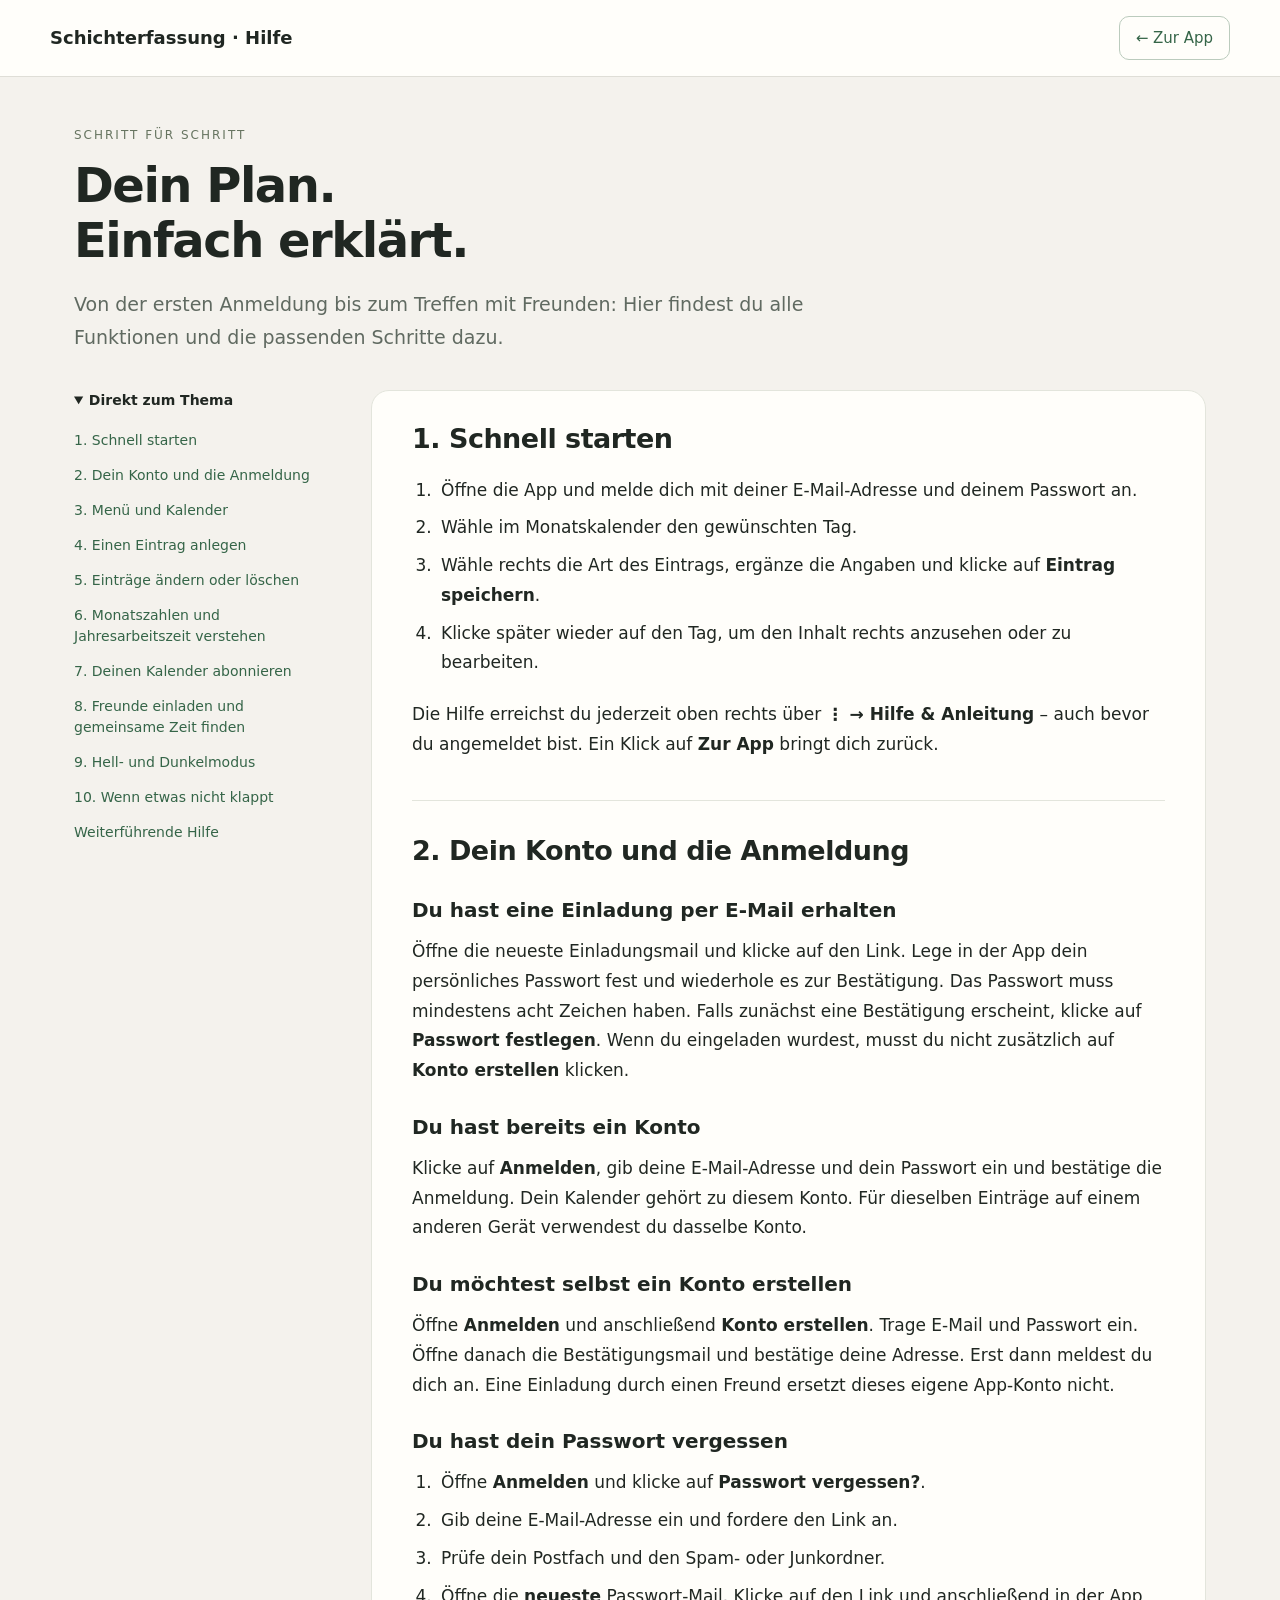
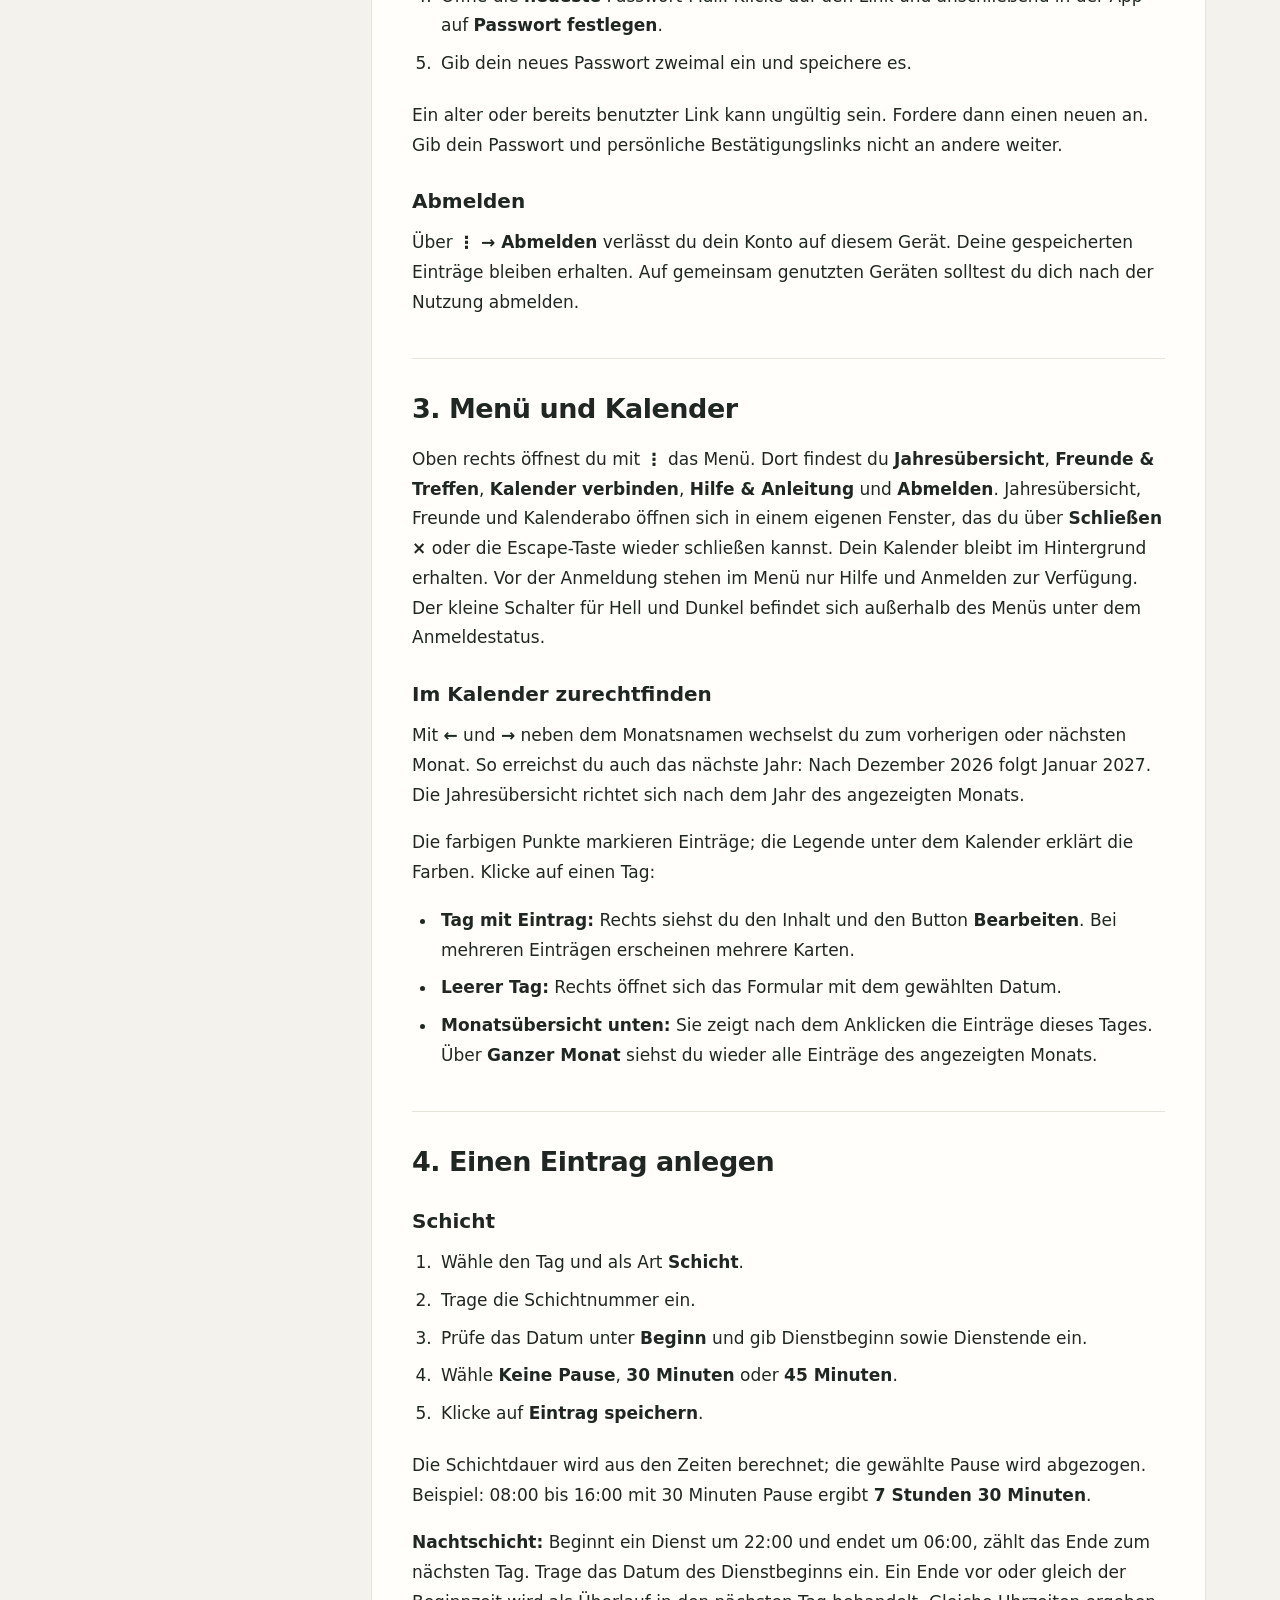
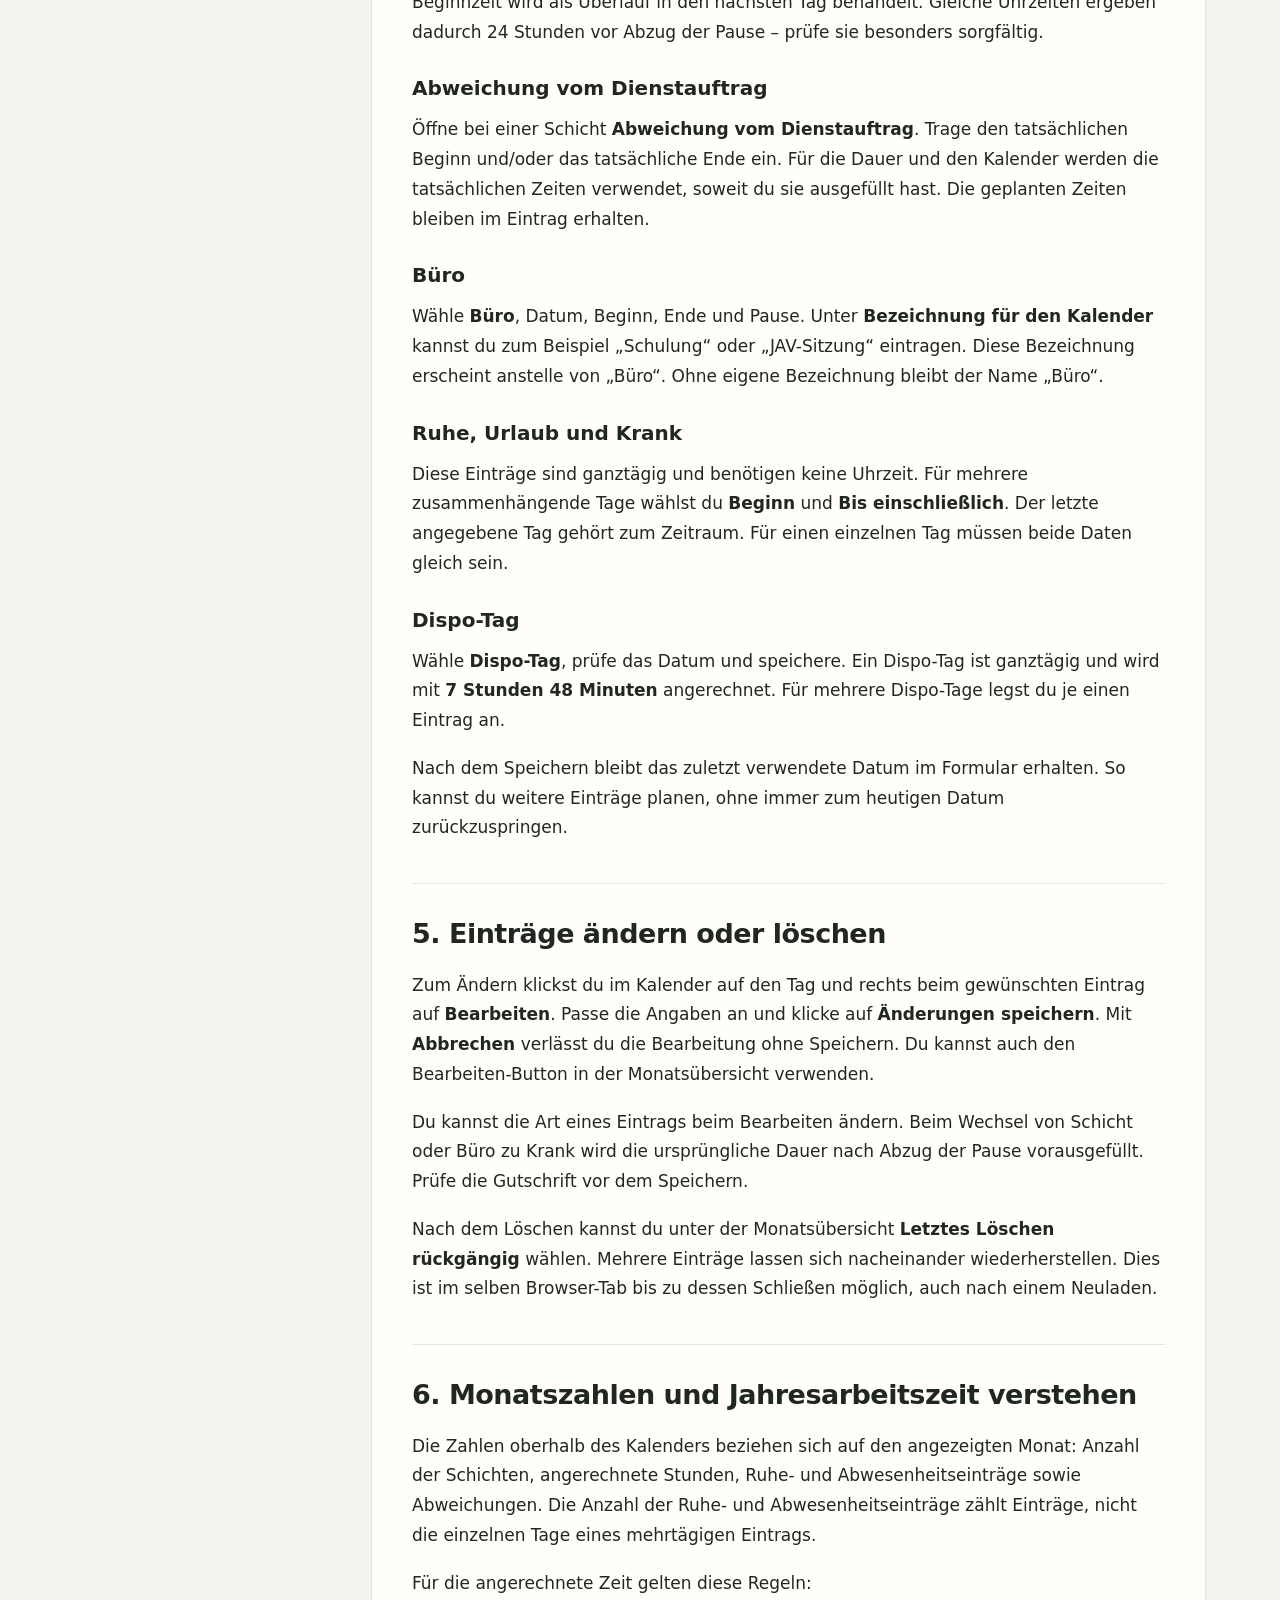
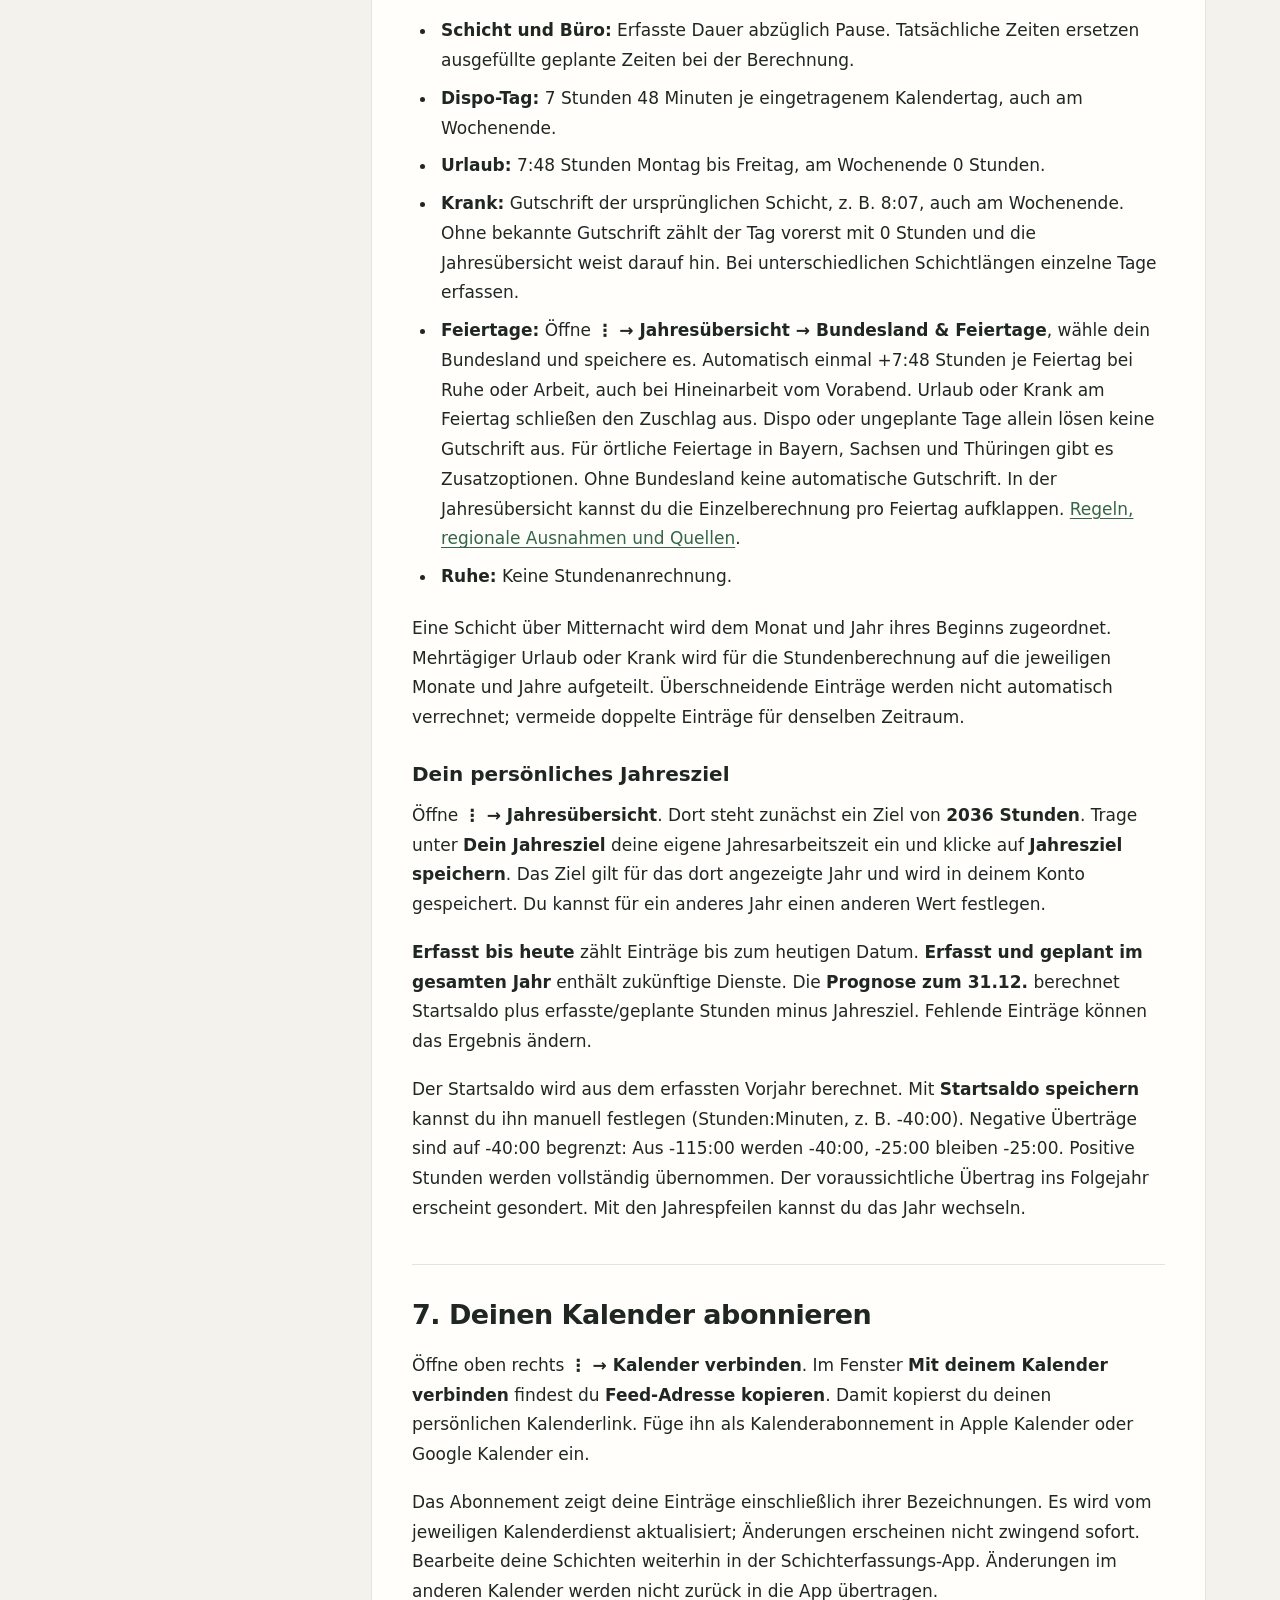
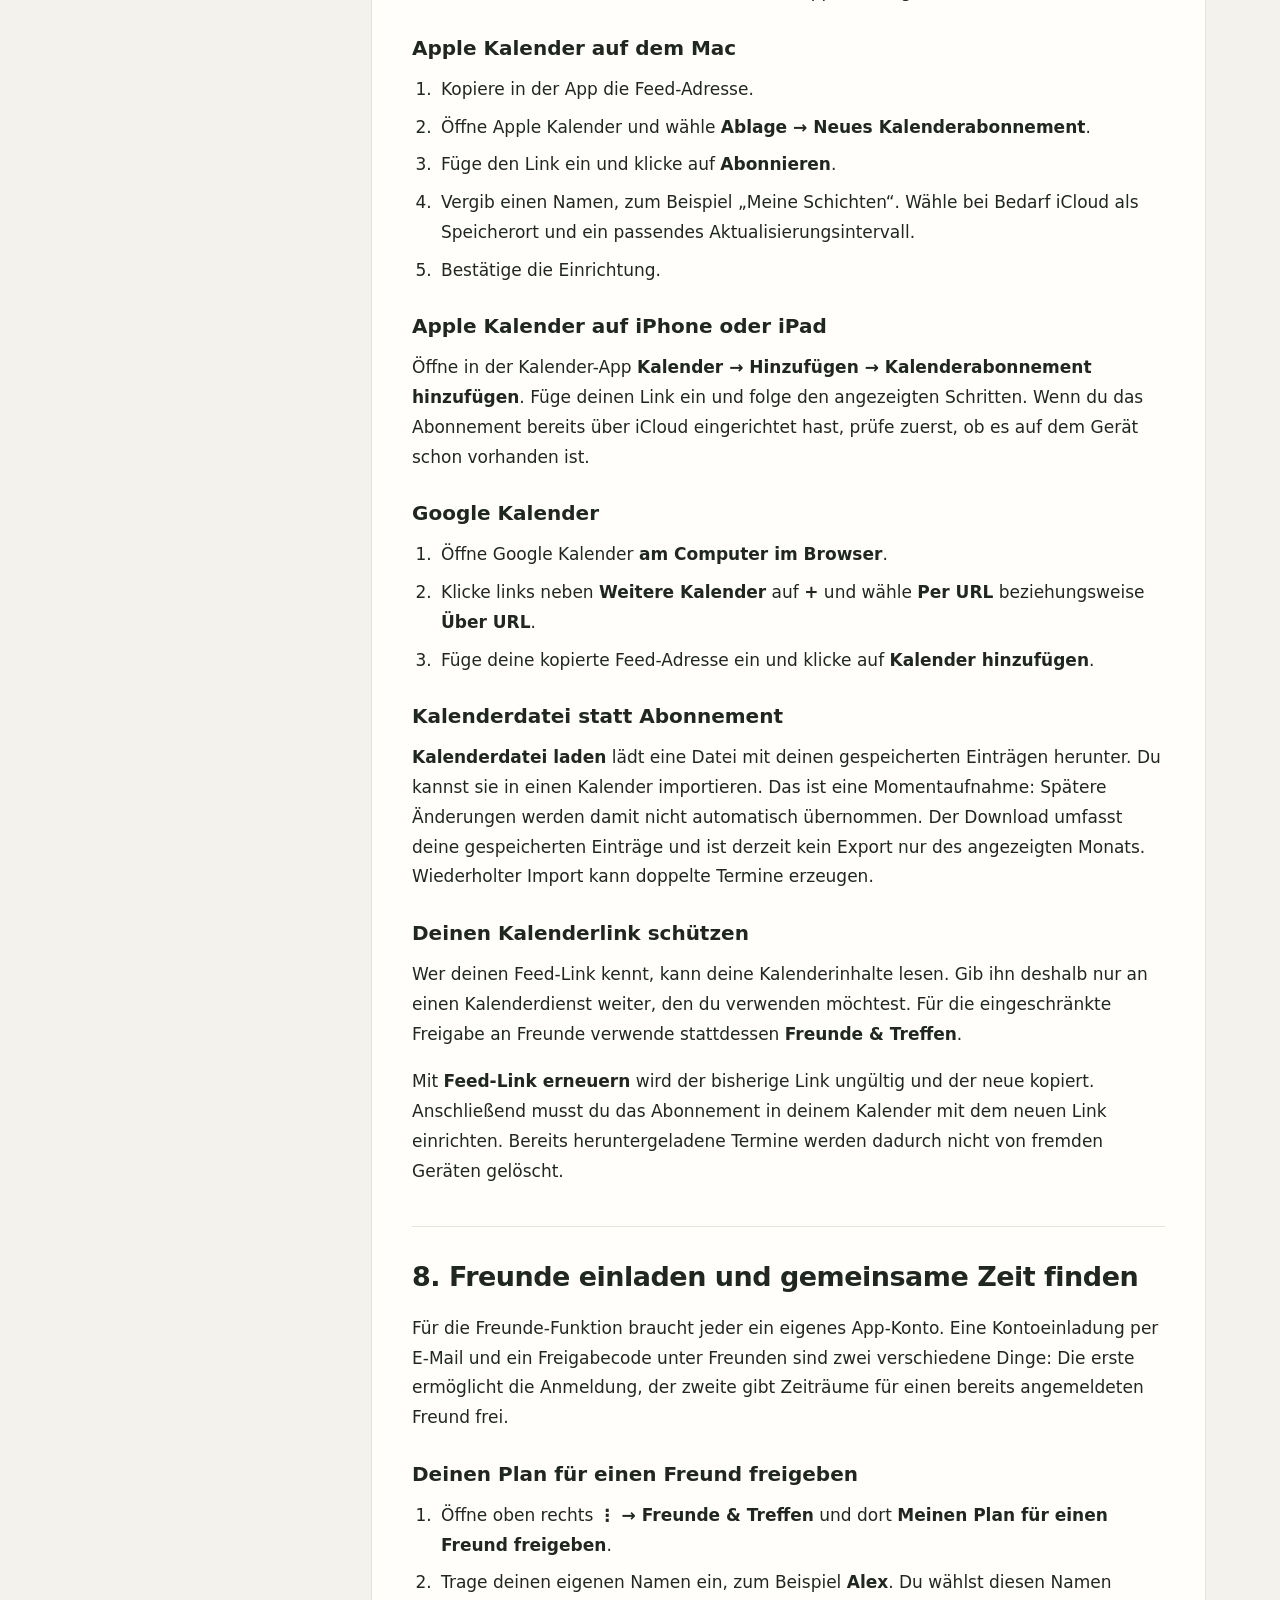
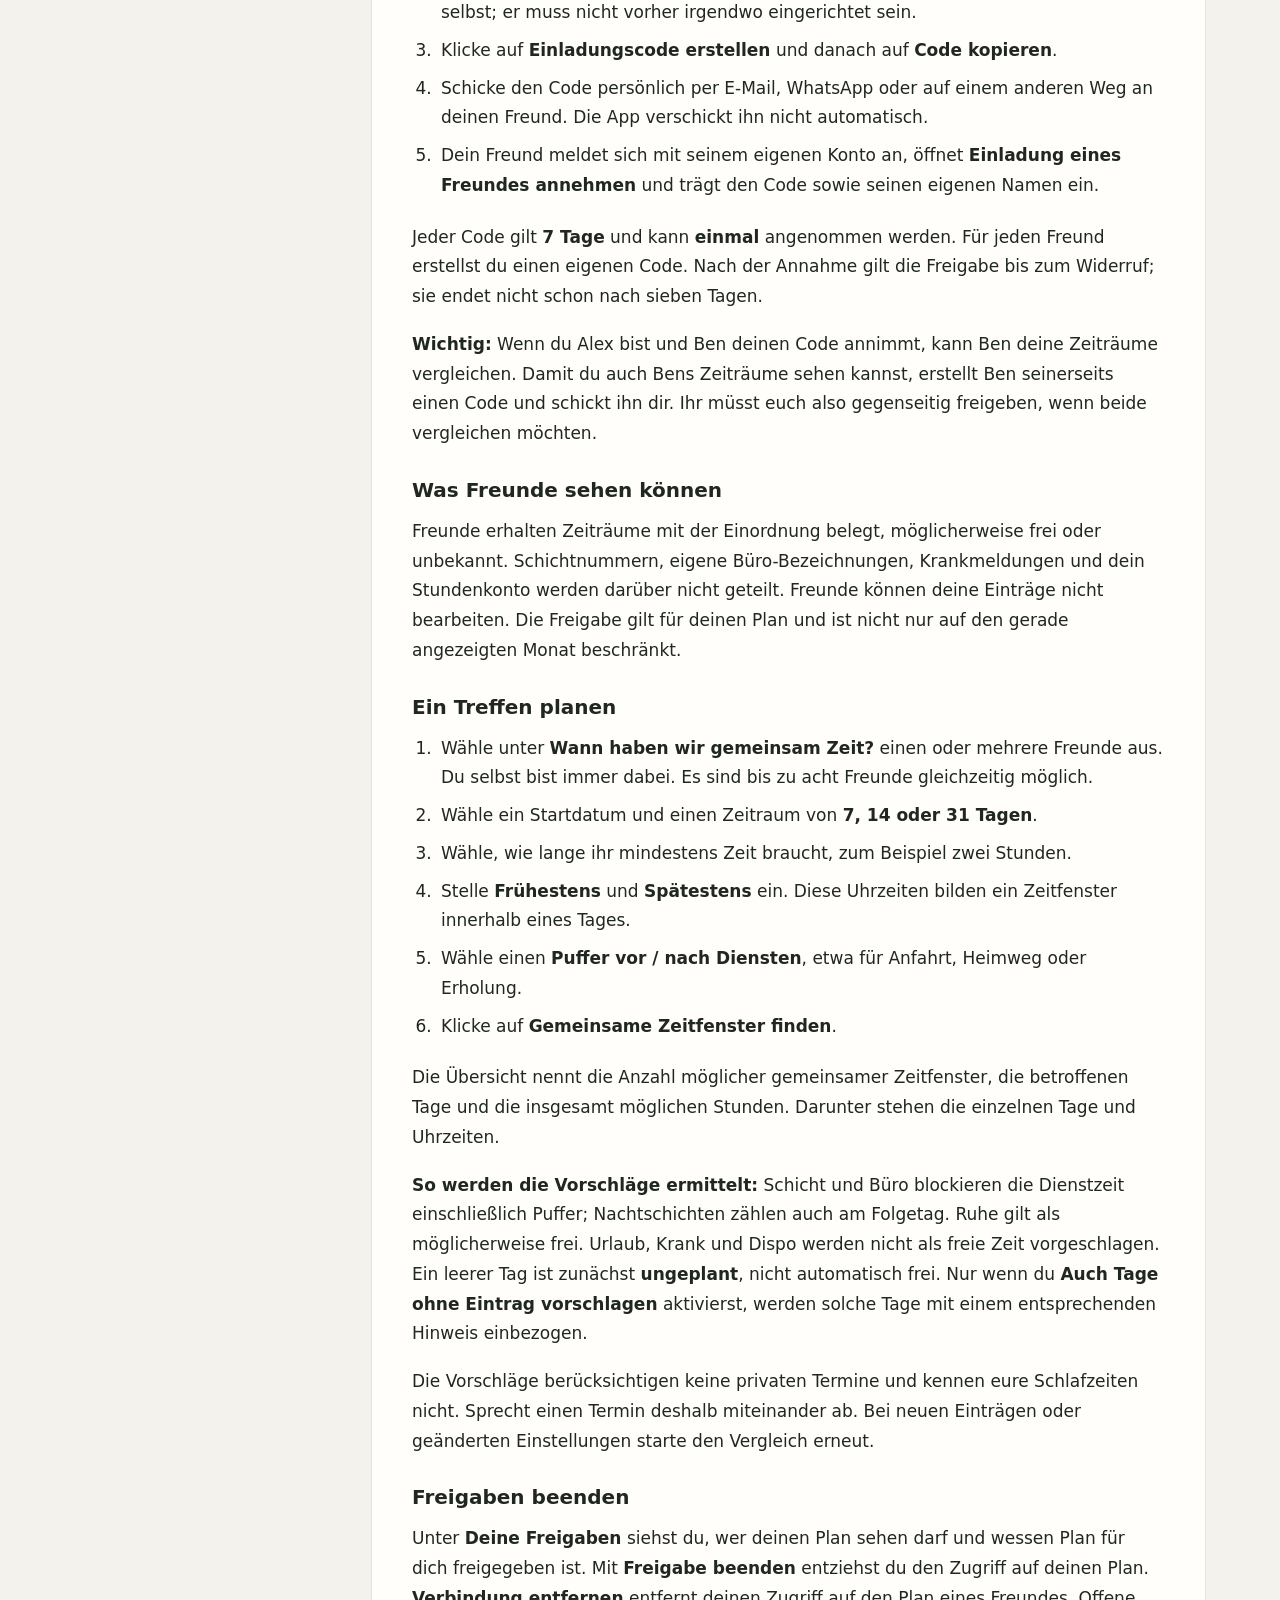
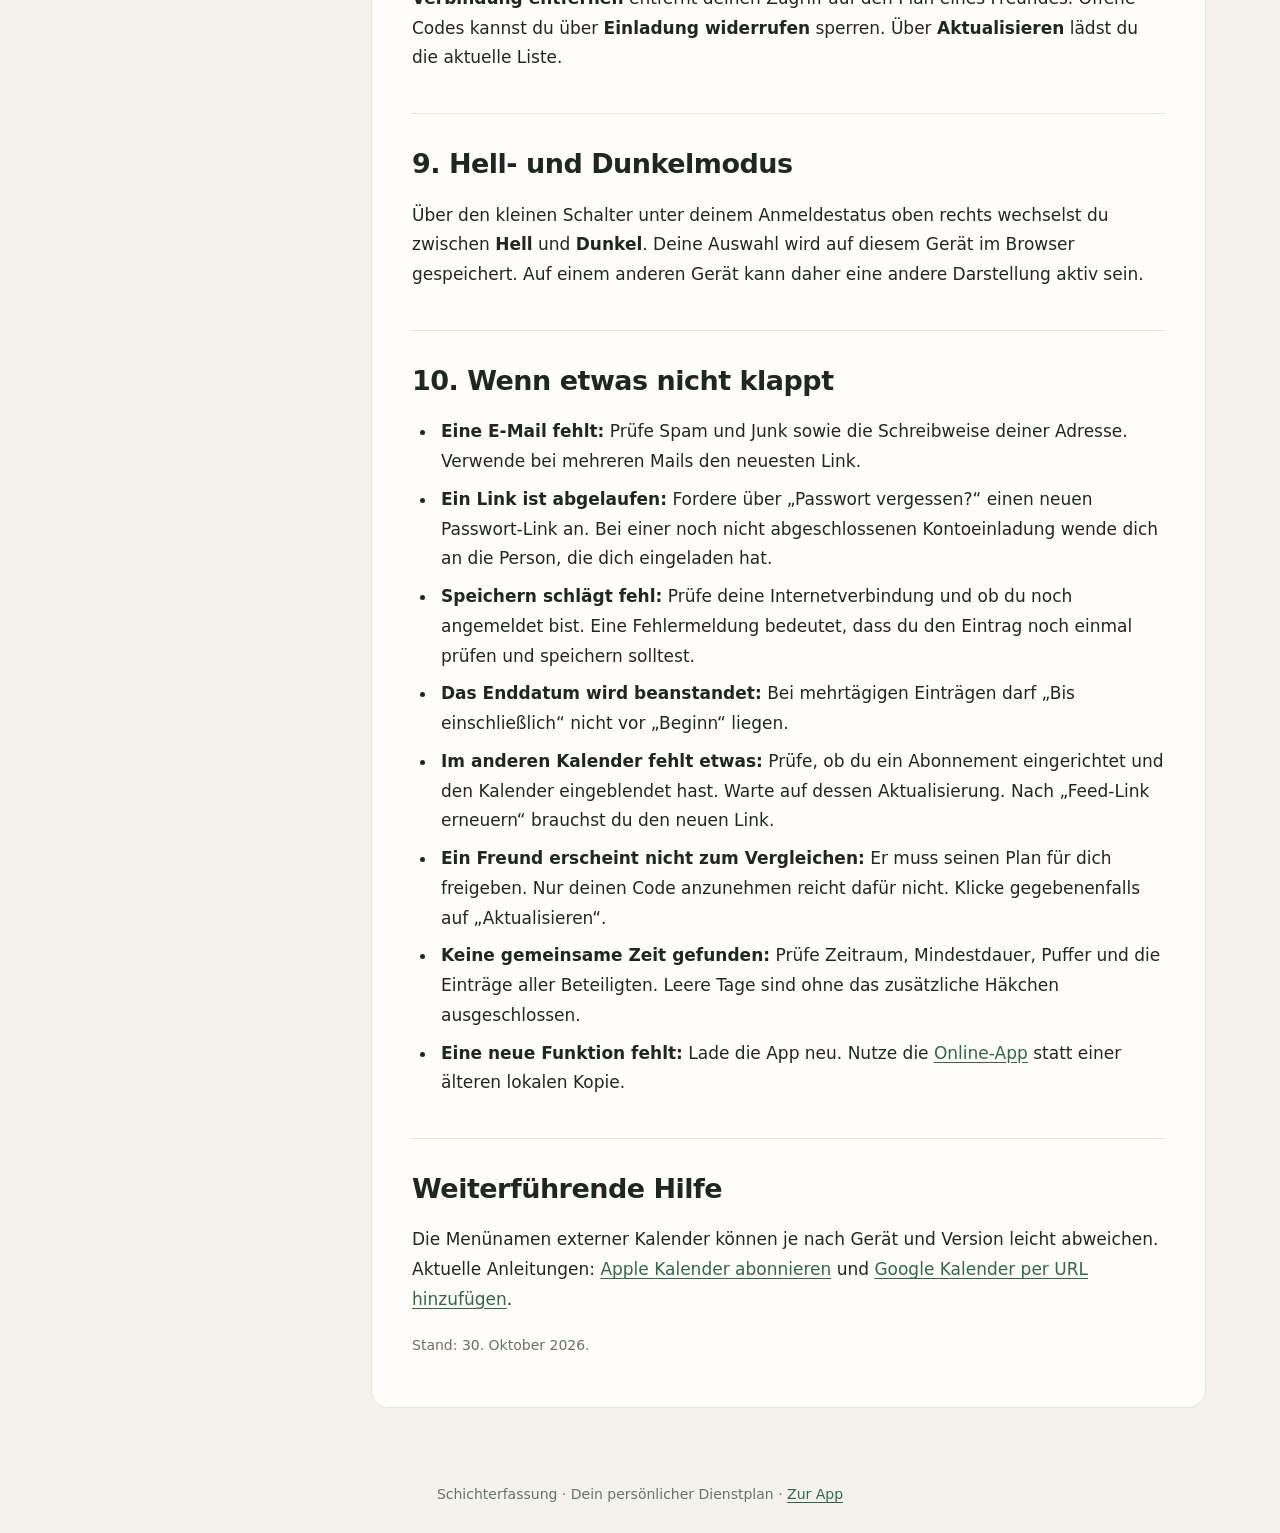
==== commit ce7878d1: "Automate state-specific holiday credits for rest and overnight work, excluding sick leave and vacati" ====
--- a/anleitung.html
+++ b/anleitung.html
@@ -1 +1,2 @@
-<!doctype html><html lang="de"><head><meta charset="utf-8"><meta name="viewport" content="width=device-width, initial-scale=1"><title>Hilfe &amp; Anleitung – Schichterfassung</title><script>try{const t=localStorage.getItem('schichtplan.theme');if(t==='light'||t==='dark')document.documentElement.dataset.theme=t}catch{}</script><style>*{box-sizing:border-box}html{scroll-behavior:smooth;scroll-padding-top:100px}body{margin:0;background:#f4f2ed;color:#202722;font:17px/1.75 system-ui,-apple-system,BlinkMacSystemFont,"Segoe UI",sans-serif}a{color:#356548;text-underline-offset:3px}a:hover{text-decoration-thickness:2px}a:focus-visible,summary:focus-visible{outline:3px solid #b58239;outline-offset:5px}header{position:sticky;top:0;z-index:2;background:#fffefa;border-bottom:1px solid #dfded7;padding:16px max(24px,calc((100vw - 1180px)/2));display:flex;align-items:center;justify-content:space-between;gap:16px}header strong{font-size:18px}header a{text-decoration:none;white-space:nowrap}.back{padding:8px 16px;border:1px solid #bbcbbd;border-radius:10px;font-size:15px}.page{max-width:1180px;margin:48px auto;padding:0 24px}.hero{max-width:800px;margin:0 0 36px}.eyebrow{font-size:12px;letter-spacing:2px;text-transform:uppercase;color:#667460;margin:0 0 12px}h1{font-size:clamp(32px,5vw,48px);line-height:1.15;letter-spacing:-1.5px;margin:0 0 18px}.intro{font-size:19px;color:#606a61}.layout{display:grid;grid-template-columns:255px minmax(0,1fr);gap:42px;align-items:start}nav{position:sticky;top:105px;font-size:14px;line-height:1.5}nav summary{font-weight:700;cursor:pointer;margin:0 0 12px}nav a{display:block;padding:7px 0;text-decoration:none}article{min-width:0;background:#fffefa;border:1px solid #e3e5dc;border-radius:18px;padding:12px 40px 32px}article h2{font-size:27px;line-height:1.35;letter-spacing:-.5px;margin:40px 0 18px;border-top:1px solid #e3e5dc;padding-top:32px}article h2:first-of-type{border:0;margin-top:18px;padding-top:0}article h3{font-size:20px;line-height:1.5;margin:26px 0 12px}article p{margin:0 0 18px}li{margin:8px 0;padding-left:4px}ul,ol{padding-left:25px;margin:0 0 22px}article strong{font-weight:650}article a{overflow-wrap:anywhere}.guide-date{color:#687366;font-size:14px}footer{padding:26px 24px;text-align:center;font-size:14px;color:#687366}@media(max-width:850px){.layout{grid-template-columns:1fr;gap:24px}nav{position:static;border:1px solid #d7dfd4;border-radius:12px;padding:16px 20px}nav .toc{columns:2;column-gap:20px}nav a{break-inside:avoid}article{padding:8px 26px 26px}.page{margin-top:28px}}@media(max-width:480px){body{font-size:16px}.page{padding:0 16px}header{padding:14px 16px}header strong{font-size:15px}.back{font-size:14px;padding:6px 10px}nav .toc{columns:1}article{padding:4px 20px 20px}article h2{font-size:24px}.intro{font-size:17px}}@media(prefers-color-scheme:dark){html:not([data-theme="light"]){color-scheme:dark}html:not([data-theme="light"]) body{background:#151c18;color:#e1e9df}html:not([data-theme="light"]) header,html:not([data-theme="light"]) article{background:#202922;border-color:#3c483e}html:not([data-theme="light"]) a{color:#bad9b9}html:not([data-theme="light"]) .intro,html:not([data-theme="light"]) .eyebrow,html:not([data-theme="light"]) footer,html:not([data-theme="light"]) .guide-date{color:#abb8a7}}[data-theme="dark"]{color-scheme:dark}[data-theme="dark"] body{background:#151c18;color:#e1e9df}[data-theme="dark"] header,[data-theme="dark"] article{background:#202922;border-color:#3c483e}[data-theme="dark"] a{color:#bad9b9}[data-theme="dark"] .intro,[data-theme="dark"] .eyebrow,[data-theme="dark"] footer,[data-theme="dark"] .guide-date{color:#abb8a7}@media print{header,nav,footer{display:none}.page{margin:0;padding:0;max-width:none}.layout{display:block}body{font-size:11pt;background:white!important;color:black!important}article{border:0;padding:0;background:white!important;color:black!important}h2,h3{break-after:avoid}a{color:inherit!important}li{break-inside:avoid}html{scroll-behavior:auto}}@media(prefers-reduced-motion:reduce){html{scroll-behavior:auto}}</style></head><body><header><strong>Schichterfassung · Hilfe</strong><a class="back" href="index.html">← Zur App</a></header><div class="page"><div class="hero"><p class="eyebrow">Schritt für Schritt</p><h1>Dein Plan.<br>Einfach erklärt.</h1><p class="intro">Von der ersten Anmeldung bis zum Treffen mit Freunden: Hier findest du alle Funktionen und die passenden Schritte dazu.</p></div><div class="layout"><nav aria-label="Inhaltsverzeichnis"><details open><summary>Direkt zum Thema</summary><div class="toc"><a href="#kapitel-1">1. Schnell starten</a><a href="#kapitel-2">2. Dein Konto und die Anmeldung</a><a href="#kapitel-3">3. Menü und Kalender</a><a href="#kapitel-4">4. Einen Eintrag anlegen</a><a href="#kapitel-5">5. Einträge ändern oder löschen</a><a href="#kapitel-6">6. Monatszahlen und Jahresarbeitszeit verstehen</a><a href="#kapitel-7">7. Deinen Kalender abonnieren</a><a href="#kapitel-8">8. Freunde einladen und gemeinsame Zeit finden</a><a href="#kapitel-9">9. Hell- und Dunkelmodus</a><a href="#kapitel-10">10. Wenn etwas nicht klappt</a><a href="#kapitel-11">Weiterführende Hilfe</a></div></details></nav><article><h2 id="kapitel-1">1. Schnell starten</h2><ol><li>Öffne die App und melde dich mit deiner E-Mail-Adresse und deinem Passwort an.</li><li>Wähle im Monatskalender den gewünschten Tag.</li><li>Wähle rechts die Art des Eintrags, ergänze die Angaben und klicke auf <strong>Eintrag speichern</strong>.</li><li>Klicke später wieder auf den Tag, um den Inhalt rechts anzusehen oder zu bearbeiten.</li></ol><p>Die Hilfe erreichst du jederzeit oben rechts über <strong>⋮ → Hilfe &amp; Anleitung</strong> – auch bevor du angemeldet bist. Ein Klick auf <strong>Zur App</strong> bringt dich zurück.</p><h2 id="kapitel-2">2. Dein Konto und die Anmeldung</h2><h3>Du hast eine Einladung per E-Mail erhalten</h3><p>Öffne die neueste Einladungsmail und klicke auf den Link. Lege in der App dein persönliches Passwort fest und wiederhole es zur Bestätigung. Das Passwort muss mindestens acht Zeichen haben. Falls zunächst eine Bestätigung erscheint, klicke auf <strong>Passwort festlegen</strong>. Wenn du eingeladen wurdest, musst du nicht zusätzlich auf <strong>Konto erstellen</strong> klicken.</p><h3>Du hast bereits ein Konto</h3><p>Klicke auf <strong>Anmelden</strong>, gib deine E-Mail-Adresse und dein Passwort ein und bestätige die Anmeldung. Dein Kalender gehört zu diesem Konto. Für dieselben Einträge auf einem anderen Gerät verwendest du dasselbe Konto.</p><h3>Du möchtest selbst ein Konto erstellen</h3><p>Öffne <strong>Anmelden</strong> und anschließend <strong>Konto erstellen</strong>. Trage E-Mail und Passwort ein. Öffne danach die Bestätigungsmail und bestätige deine Adresse. Erst dann meldest du dich an. Eine Einladung durch einen Freund ersetzt dieses eigene App-Konto nicht.</p><h3>Du hast dein Passwort vergessen</h3><ol><li>Öffne <strong>Anmelden</strong> und klicke auf <strong>Passwort vergessen?</strong>.</li><li>Gib deine E-Mail-Adresse ein und fordere den Link an.</li><li>Prüfe dein Postfach und den Spam- oder Junkordner.</li><li>Öffne die <strong>neueste</strong> Passwort-Mail. Klicke auf den Link und anschließend in der App auf <strong>Passwort festlegen</strong>.</li><li>Gib dein neues Passwort zweimal ein und speichere es.</li></ol><p>Ein alter oder bereits benutzter Link kann ungültig sein. Fordere dann einen neuen an. Gib dein Passwort und persönliche Bestätigungslinks nicht an andere weiter.</p><h3>Abmelden</h3><p>Über <strong>⋮ → Abmelden</strong> verlässt du dein Konto auf diesem Gerät. Deine gespeicherten Einträge bleiben erhalten. Auf gemeinsam genutzten Geräten solltest du dich nach der Nutzung abmelden.</p><h2 id="kapitel-3">3. Menü und Kalender</h2><p>Oben rechts öffnest du mit <strong>⋮</strong> das Menü. Dort findest du <strong>Jahresübersicht</strong>, <strong>Freunde &amp; Treffen</strong>, <strong>Kalender verbinden</strong>, <strong>Hilfe &amp; Anleitung</strong> und <strong>Abmelden</strong>. Jahresübersicht, Freunde und Kalenderabo öffnen sich in einem eigenen Fenster, das du über <strong>Schließen ×</strong> oder die Escape-Taste wieder schließen kannst. Dein Kalender bleibt im Hintergrund erhalten. Vor der Anmeldung stehen im Menü nur Hilfe und Anmelden zur Verfügung. Der kleine Schalter für Hell und Dunkel befindet sich außerhalb des Menüs unter dem Anmeldestatus.</p><h3>Im Kalender zurechtfinden</h3><p>Mit <strong>←</strong> und <strong>→</strong> neben dem Monatsnamen wechselst du zum vorherigen oder nächsten Monat. So erreichst du auch das nächste Jahr: Nach Dezember 2026 folgt Januar 2027. Die Jahresübersicht richtet sich nach dem Jahr des angezeigten Monats.</p><p>Die farbigen Punkte markieren Einträge; die Legende unter dem Kalender erklärt die Farben. Klicke auf einen Tag:</p><ul><li><strong>Tag mit Eintrag:</strong> Rechts siehst du den Inhalt und den Button <strong>Bearbeiten</strong>. Bei mehreren Einträgen erscheinen mehrere Karten.</li><li><strong>Leerer Tag:</strong> Rechts öffnet sich das Formular mit dem gewählten Datum.</li><li><strong>Monatsübersicht unten:</strong> Sie zeigt nach dem Anklicken die Einträge dieses Tages. Über <strong>Ganzer Monat</strong> siehst du wieder alle Einträge des angezeigten Monats.</li></ul><h2 id="kapitel-4">4. Einen Eintrag anlegen</h2><h3>Schicht</h3><ol><li>Wähle den Tag und als Art <strong>Schicht</strong>.</li><li>Trage die Schichtnummer ein.</li><li>Prüfe das Datum unter <strong>Beginn</strong> und gib Dienstbeginn sowie Dienstende ein.</li><li>Wähle <strong>Keine Pause</strong>, <strong>30 Minuten</strong> oder <strong>45 Minuten</strong>.</li><li>Klicke auf <strong>Eintrag speichern</strong>.</li></ol><p>Die Schichtdauer wird aus den Zeiten berechnet; die gewählte Pause wird abgezogen. Beispiel: 08:00 bis 16:00 mit 30 Minuten Pause ergibt <strong>7 Stunden 30 Minuten</strong>.</p><p><strong>Nachtschicht:</strong> Beginnt ein Dienst um 22:00 und endet um 06:00, zählt das Ende zum nächsten Tag. Trage das Datum des Dienstbeginns ein. Ein Ende vor oder gleich der Beginnzeit wird als Überlauf in den nächsten Tag behandelt. Gleiche Uhrzeiten ergeben dadurch 24 Stunden vor Abzug der Pause – prüfe sie besonders sorgfältig.</p><h3>Abweichung vom Dienstauftrag</h3><p>Öffne bei einer Schicht <strong>Abweichung vom Dienstauftrag</strong>. Trage den tatsächlichen Beginn und/oder das tatsächliche Ende ein. Für die Dauer und den Kalender werden die tatsächlichen Zeiten verwendet, soweit du sie ausgefüllt hast. Die geplanten Zeiten bleiben im Eintrag erhalten.</p><h3>Büro</h3><p>Wähle <strong>Büro</strong>, Datum, Beginn, Ende und Pause. Unter <strong>Bezeichnung für den Kalender</strong> kannst du zum Beispiel „Schulung“ oder „JAV-Sitzung“ eintragen. Diese Bezeichnung erscheint anstelle von „Büro“. Ohne eigene Bezeichnung bleibt der Name „Büro“.</p><h3>Ruhe, Urlaub und Krank</h3><p>Diese Einträge sind ganztägig und benötigen keine Uhrzeit. Für mehrere zusammenhängende Tage wählst du <strong>Beginn</strong> und <strong>Bis einschließlich</strong>. Der letzte angegebene Tag gehört zum Zeitraum. Für einen einzelnen Tag müssen beide Daten gleich sein.</p><h3>Dispo-Tag</h3><p>Wähle <strong>Dispo-Tag</strong>, prüfe das Datum und speichere. Ein Dispo-Tag ist ganztägig und wird mit <strong>7 Stunden 48 Minuten</strong> angerechnet. Für mehrere Dispo-Tage legst du je einen Eintrag an.</p><p>Nach dem Speichern bleibt das zuletzt verwendete Datum im Formular erhalten. So kannst du weitere Einträge planen, ohne immer zum heutigen Datum zurückzuspringen.</p><h2 id="kapitel-5">5. Einträge ändern oder löschen</h2><p>Zum Ändern klickst du im Kalender auf den Tag und rechts beim gewünschten Eintrag auf <strong>Bearbeiten</strong>. Passe die Angaben an und klicke auf <strong>Änderungen speichern</strong>. Mit <strong>Abbrechen</strong> verlässt du die Bearbeitung ohne Speichern. Du kannst auch den Bearbeiten-Button in der Monatsübersicht verwenden.</p><p>Du kannst die Art eines Eintrags beim Bearbeiten ändern. Beim Wechsel von Schicht oder Büro zu Krank wird die ursprüngliche Dauer nach Abzug der Pause vorausgefüllt. Prüfe die Gutschrift vor dem Speichern.</p><p>Nach dem Löschen kannst du unter der Monatsübersicht <strong>Letztes Löschen rückgängig</strong> wählen. Mehrere Einträge lassen sich nacheinander wiederherstellen. Dies ist im selben Browser-Tab bis zu dessen Schließen möglich, auch nach einem Neuladen.</p><h2 id="kapitel-6">6. Monatszahlen und Jahresarbeitszeit verstehen</h2><p>Die Zahlen oberhalb des Kalenders beziehen sich auf den angezeigten Monat: Anzahl der Schichten, angerechnete Stunden, Ruhe- und Abwesenheitseinträge sowie Abweichungen. Die Anzahl der Ruhe- und Abwesenheitseinträge zählt Einträge, nicht die einzelnen Tage eines mehrtägigen Eintrags.</p><p>Für die angerechnete Zeit gelten diese Regeln:</p><ul><li><strong>Schicht und Büro:</strong> Erfasste Dauer abzüglich Pause. Tatsächliche Zeiten ersetzen ausgefüllte geplante Zeiten bei der Berechnung.</li><li><strong>Dispo-Tag:</strong> 7 Stunden 48 Minuten je eingetragenem Kalendertag, auch am Wochenende.</li><li><strong>Urlaub:</strong> 7:48 Stunden Montag bis Freitag, am Wochenende 0 Stunden.</li><li><strong>Krank:</strong> Gutschrift der ursprünglichen Schicht, z. B. 8:07, auch am Wochenende. Ohne bekannte Gutschrift zählt der Tag vorerst mit 0 Stunden und die Jahresübersicht weist darauf hin. Bei unterschiedlichen Schichtlängen einzelne Tage erfassen.</li><li><strong>Feiertagsarbeit:</strong> Am Schicht- oder Büroeintrag <strong>An diesem Feiertag gearbeitet (+7:48)</strong> markieren. Zuschlag einmal je Beginndatum, zusätzlich zur Dienstzeit. Feiertage werden nicht automatisch erkannt. Bei Nachtschichten gilt das Beginndatum; die Zuordnung bitte prüfen.</li><li><strong>Ruhe:</strong> Keine Stundenanrechnung.</li></ul><p>Eine Schicht über Mitternacht wird dem Monat und Jahr ihres Beginns zugeordnet. Mehrtägiger Urlaub oder Krank wird für die Stundenberechnung auf die jeweiligen Monate und Jahre aufgeteilt. Überschneidende Einträge werden nicht automatisch verrechnet; vermeide doppelte Einträge für denselben Zeitraum.</p><h3>Dein persönliches Jahresziel</h3><p>Öffne <strong>⋮ → Jahresübersicht</strong>. Dort steht zunächst ein Ziel von <strong>2036 Stunden</strong>. Trage unter <strong>Dein Jahresziel</strong> deine eigene Jahresarbeitszeit ein und klicke auf <strong>Jahresziel speichern</strong>. Das Ziel gilt für das dort angezeigte Jahr und wird in deinem Konto gespeichert. Du kannst für ein anderes Jahr einen anderen Wert festlegen.</p><p><strong>Erfasst bis heute</strong> zählt Einträge bis zum heutigen Datum. <strong>Erfasst und geplant im gesamten Jahr</strong> enthält zukünftige Dienste. Die <strong>Prognose zum 31.12.</strong> berechnet Startsaldo plus erfasste/geplante Stunden minus Jahresziel. Fehlende Einträge können das Ergebnis ändern.</p><p>Der Startsaldo wird aus dem erfassten Vorjahr berechnet. Mit <strong>Startsaldo speichern</strong> kannst du ihn manuell festlegen (Stunden:Minuten, z. B. -40:00). Negative Überträge sind auf -40:00 begrenzt: Aus -115:00 werden -40:00, -25:00 bleiben -25:00. Positive Stunden werden vollständig übernommen. Der voraussichtliche Übertrag ins Folgejahr erscheint gesondert. Mit den Jahrespfeilen kannst du das Jahr wechseln.</p><h2 id="kapitel-7">7. Deinen Kalender abonnieren</h2><p>Öffne oben rechts <strong>⋮ → Kalender verbinden</strong>. Im Fenster <strong>Mit deinem Kalender verbinden</strong> findest du <strong>Feed-Adresse kopieren</strong>. Damit kopierst du deinen persönlichen Kalenderlink. Füge ihn als Kalenderabonnement in Apple Kalender oder Google Kalender ein.</p><p>Das Abonnement zeigt deine Einträge einschließlich ihrer Bezeichnungen. Es wird vom jeweiligen Kalenderdienst aktualisiert; Änderungen erscheinen nicht zwingend sofort. Bearbeite deine Schichten weiterhin in der Schichterfassungs-App. Änderungen im anderen Kalender werden nicht zurück in die App übertragen.</p><h3>Apple Kalender auf dem Mac</h3><ol><li>Kopiere in der App die Feed-Adresse.</li><li>Öffne Apple Kalender und wähle <strong>Ablage → Neues Kalenderabonnement</strong>.</li><li>Füge den Link ein und klicke auf <strong>Abonnieren</strong>.</li><li>Vergib einen Namen, zum Beispiel „Meine Schichten“. Wähle bei Bedarf iCloud als Speicherort und ein passendes Aktualisierungsintervall.</li><li>Bestätige die Einrichtung.</li></ol><h3>Apple Kalender auf iPhone oder iPad</h3><p>Öffne in der Kalender-App <strong>Kalender → Hinzufügen → Kalenderabonnement hinzufügen</strong>. Füge deinen Link ein und folge den angezeigten Schritten. Wenn du das Abonnement bereits über iCloud eingerichtet hast, prüfe zuerst, ob es auf dem Gerät schon vorhanden ist.</p><h3>Google Kalender</h3><ol><li>Öffne Google Kalender <strong>am Computer im Browser</strong>.</li><li>Klicke links neben <strong>Weitere Kalender</strong> auf <strong>+</strong> und wähle <strong>Per URL</strong> beziehungsweise <strong>Über URL</strong>.</li><li>Füge deine kopierte Feed-Adresse ein und klicke auf <strong>Kalender hinzufügen</strong>.</li></ol><h3>Kalenderdatei statt Abonnement</h3><p><strong>Kalenderdatei laden</strong> lädt eine Datei mit deinen gespeicherten Einträgen herunter. Du kannst sie in einen Kalender importieren. Das ist eine Momentaufnahme: Spätere Änderungen werden damit nicht automatisch übernommen. Der Download umfasst deine gespeicherten Einträge und ist derzeit kein Export nur des angezeigten Monats. Wiederholter Import kann doppelte Termine erzeugen.</p><h3>Deinen Kalenderlink schützen</h3><p>Wer deinen Feed-Link kennt, kann deine Kalenderinhalte lesen. Gib ihn deshalb nur an einen Kalenderdienst weiter, den du verwenden möchtest. Für die eingeschränkte Freigabe an Freunde verwende stattdessen <strong>Freunde &amp; Treffen</strong>.</p><p>Mit <strong>Feed-Link erneuern</strong> wird der bisherige Link ungültig und der neue kopiert. Anschließend musst du das Abonnement in deinem Kalender mit dem neuen Link einrichten. Bereits heruntergeladene Termine werden dadurch nicht von fremden Geräten gelöscht.</p><h2 id="kapitel-8">8. Freunde einladen und gemeinsame Zeit finden</h2><p>Für die Freunde-Funktion braucht jeder ein eigenes App-Konto. Eine Kontoeinladung per E-Mail und ein Freigabecode unter Freunden sind zwei verschiedene Dinge: Die erste ermöglicht die Anmeldung, der zweite gibt Zeiträume für einen bereits angemeldeten Freund frei.</p><h3>Deinen Plan für einen Freund freigeben</h3><ol><li>Öffne oben rechts <strong>⋮ → Freunde &amp; Treffen</strong> und dort <strong>Meinen Plan für einen Freund freigeben</strong>.</li><li>Trage deinen eigenen Namen ein, zum Beispiel <strong>Alex</strong>. Du wählst diesen Namen selbst; er muss nicht vorher irgendwo eingerichtet sein.</li><li>Klicke auf <strong>Einladungscode erstellen</strong> und danach auf <strong>Code kopieren</strong>.</li><li>Schicke den Code persönlich per E-Mail, WhatsApp oder auf einem anderen Weg an deinen Freund. Die App verschickt ihn nicht automatisch.</li><li>Dein Freund meldet sich mit seinem eigenen Konto an, öffnet <strong>Einladung eines Freundes annehmen</strong> und trägt den Code sowie seinen eigenen Namen ein.</li></ol><p>Jeder Code gilt <strong>7 Tage</strong> und kann <strong>einmal</strong> angenommen werden. Für jeden Freund erstellst du einen eigenen Code. Nach der Annahme gilt die Freigabe bis zum Widerruf; sie endet nicht schon nach sieben Tagen.</p><p><strong>Wichtig:</strong> Wenn du Alex bist und Ben deinen Code annimmt, kann Ben deine Zeiträume vergleichen. Damit du auch Bens Zeiträume sehen kannst, erstellt Ben seinerseits einen Code und schickt ihn dir. Ihr müsst euch also gegenseitig freigeben, wenn beide vergleichen möchten.</p><h3>Was Freunde sehen können</h3><p>Freunde erhalten Zeiträume mit der Einordnung belegt, möglicherweise frei oder unbekannt. Schichtnummern, eigene Büro-Bezeichnungen, Krankmeldungen und dein Stundenkonto werden darüber nicht geteilt. Freunde können deine Einträge nicht bearbeiten. Die Freigabe gilt für deinen Plan und ist nicht nur auf den gerade angezeigten Monat beschränkt.</p><h3>Ein Treffen planen</h3><ol><li>Wähle unter <strong>Wann haben wir gemeinsam Zeit?</strong> einen oder mehrere Freunde aus. Du selbst bist immer dabei. Es sind bis zu acht Freunde gleichzeitig möglich.</li><li>Wähle ein Startdatum und einen Zeitraum von <strong>7, 14 oder 31 Tagen</strong>.</li><li>Wähle, wie lange ihr mindestens Zeit braucht, zum Beispiel zwei Stunden.</li><li>Stelle <strong>Frühestens</strong> und <strong>Spätestens</strong> ein. Diese Uhrzeiten bilden ein Zeitfenster innerhalb eines Tages.</li><li>Wähle einen <strong>Puffer vor / nach Diensten</strong>, etwa für Anfahrt, Heimweg oder Erholung.</li><li>Klicke auf <strong>Gemeinsame Zeitfenster finden</strong>.</li></ol><p>Die Übersicht nennt die Anzahl möglicher gemeinsamer Zeitfenster, die betroffenen Tage und die insgesamt möglichen Stunden. Darunter stehen die einzelnen Tage und Uhrzeiten.</p><p><strong>So werden die Vorschläge ermittelt:</strong> Schicht und Büro blockieren die Dienstzeit einschließlich Puffer; Nachtschichten zählen auch am Folgetag. Ruhe gilt als möglicherweise frei. Urlaub, Krank und Dispo werden nicht als freie Zeit vorgeschlagen. Ein leerer Tag ist zunächst <strong>ungeplant</strong>, nicht automatisch frei. Nur wenn du <strong>Auch Tage ohne Eintrag vorschlagen</strong> aktivierst, werden solche Tage mit einem entsprechenden Hinweis einbezogen.</p><p>Die Vorschläge berücksichtigen keine privaten Termine und kennen eure Schlafzeiten nicht. Sprecht einen Termin deshalb miteinander ab. Bei neuen Einträgen oder geänderten Einstellungen starte den Vergleich erneut.</p><h3>Freigaben beenden</h3><p>Unter <strong>Deine Freigaben</strong> siehst du, wer deinen Plan sehen darf und wessen Plan für dich freigegeben ist. Mit <strong>Freigabe beenden</strong> entziehst du den Zugriff auf deinen Plan. <strong>Verbindung entfernen</strong> entfernt deinen Zugriff auf den Plan eines Freundes. Offene Codes kannst du über <strong>Einladung widerrufen</strong> sperren. Über <strong>Aktualisieren</strong> lädst du die aktuelle Liste.</p><h2 id="kapitel-9">9. Hell- und Dunkelmodus</h2><p>Über den kleinen Schalter unter deinem Anmeldestatus oben rechts wechselst du zwischen <strong>Hell</strong> und <strong>Dunkel</strong>. Deine Auswahl wird auf diesem Gerät im Browser gespeichert. Auf einem anderen Gerät kann daher eine andere Darstellung aktiv sein.</p><h2 id="kapitel-10">10. Wenn etwas nicht klappt</h2><ul><li><strong>Eine E-Mail fehlt:</strong> Prüfe Spam und Junk sowie die Schreibweise deiner Adresse. Verwende bei mehreren Mails den neuesten Link.</li><li><strong>Ein Link ist abgelaufen:</strong> Fordere über „Passwort vergessen?“ einen neuen Passwort-Link an. Bei einer noch nicht abgeschlossenen Kontoeinladung wende dich an die Person, die dich eingeladen hat.</li><li><strong>Speichern schlägt fehl:</strong> Prüfe deine Internetverbindung und ob du noch angemeldet bist. Eine Fehlermeldung bedeutet, dass du den Eintrag noch einmal prüfen und speichern solltest.</li><li><strong>Das Enddatum wird beanstandet:</strong> Bei mehrtägigen Einträgen darf „Bis einschließlich“ nicht vor „Beginn“ liegen.</li><li><strong>Im anderen Kalender fehlt etwas:</strong> Prüfe, ob du ein Abonnement eingerichtet und den Kalender eingeblendet hast. Warte auf dessen Aktualisierung. Nach „Feed-Link erneuern“ brauchst du den neuen Link.</li><li><strong>Ein Freund erscheint nicht zum Vergleichen:</strong> Er muss seinen Plan für dich freigeben. Nur deinen Code anzunehmen reicht dafür nicht. Klicke gegebenenfalls auf „Aktualisieren“.</li><li><strong>Keine gemeinsame Zeit gefunden:</strong> Prüfe Zeitraum, Mindestdauer, Puffer und die Einträge aller Beteiligten. Leere Tage sind ohne das zusätzliche Häkchen ausgeschlossen.</li><li><strong>Eine neue Funktion fehlt:</strong> Lade die App neu. Nutze die <a href="https://analogguy-sudo.github.io/Schichterfassung/">Online-App</a> statt einer älteren lokalen Kopie.</li></ul><h2 id="kapitel-11">Weiterführende Hilfe</h2><p>Die Menünamen externer Kalender können je nach Gerät und Version leicht abweichen. Aktuelle Anleitungen: <a href="https://support.apple.com/de-de/102301">Apple Kalender abonnieren</a> und <a href="https://support.google.com/calendar/answer/37100?hl=de">Google Kalender per URL hinzufügen</a>.</p><p class="guide-date">Stand: 28. Oktober 2026.</p></article></div></div><footer>Schichterfassung · Dein persönlicher Dienstplan · <a href="index.html">Zur App</a></footer></body></html>
+<!doctype html><html lang="de"><head><meta charset="utf-8"><meta name="viewport" content="width=device-width, initial-scale=1"><title>Hilfe &amp; Anleitung – Schichterfassung</title><script>try{const t=localStorage.getItem('schichtplan.theme');if(t==='light'||t==='dark')document.documentElement.dataset.theme=t}catch{}</script><style>*{box-sizing:border-box}html{scroll-behavior:smooth;scroll-padding-top:100px}body{margin:0;background:#f4f2ed;color:#202722;font:17px/1.75 system-ui,-apple-system,BlinkMacSystemFont,"Segoe UI",sans-serif}a{color:#356548;text-underline-offset:3px}a:hover{text-decoration-thickness:2px}a:focus-visible,summary:focus-visible{outline:3px solid #b58239;outline-offset:5px}header{position:sticky;top:0;z-index:2;background:#fffefa;border-bottom:1px solid #dfded7;padding:16px max(24px,calc((100vw - 1180px)/2));display:flex;align-items:center;justify-content:space-between;gap:16px}header strong{font-size:18px}header a{text-decoration:none;white-space:nowrap}.back{padding:8px 16px;border:1px solid #bbcbbd;border-radius:10px;font-size:15px}.page{max-width:1180px;margin:48px auto;padding:0 24px}.hero{max-width:800px;margin:0 0 36px}.eyebrow{font-size:12px;letter-spacing:2px;text-transform:uppercase;color:#667460;margin:0 0 12px}h1{font-size:clamp(32px,5vw,48px);line-height:1.15;letter-spacing:-1.5px;margin:0 0 18px}.intro{font-size:19px;color:#606a61}.layout{display:grid;grid-template-columns:255px minmax(0,1fr);gap:42px;align-items:start}nav{position:sticky;top:105px;font-size:14px;line-height:1.5}nav summary{font-weight:700;cursor:pointer;margin:0 0 12px}nav a{display:block;padding:7px 0;text-decoration:none}article{min-width:0;background:#fffefa;border:1px solid #e3e5dc;border-radius:18px;padding:12px 40px 32px}article h2{font-size:27px;line-height:1.35;letter-spacing:-.5px;margin:40px 0 18px;border-top:1px solid #e3e5dc;padding-top:32px}article h2:first-of-type{border:0;margin-top:18px;padding-top:0}article h3{font-size:20px;line-height:1.5;margin:26px 0 12px}article p{margin:0 0 18px}li{margin:8px 0;padding-left:4px}ul,ol{padding-left:25px;margin:0 0 22px}article strong{font-weight:650}article a{overflow-wrap:anywhere}.guide-date{color:#687366;font-size:14px}footer{padding:26px 24px;text-align:center;font-size:14px;color:#687366}@media(max-width:850px){.layout{grid-template-columns:1fr;gap:24px}nav{position:static;border:1px solid #d7dfd4;border-radius:12px;padding:16px 20px}nav .toc{columns:2;column-gap:20px}nav a{break-inside:avoid}article{padding:8px 26px 26px}.page{margin-top:28px}}@media(max-width:480px){body{font-size:16px}.page{padding:0 16px}header{padding:14px 16px}header strong{font-size:15px}.back{font-size:14px;padding:6px 10px}nav .toc{columns:1}article{padding:4px 20px 20px}article h2{font-size:24px}.intro{font-size:17px}}@media(prefers-color-scheme:dark){html:not([data-theme="light"]){color-scheme:dark}html:not([data-theme="light"]) body{background:#151c18;color:#e1e9df}html:not([data-theme="light"]) header,html:not([data-theme="light"]) article{background:#202922;border-color:#3c483e}html:not([data-theme="light"]) a{color:#bad9b9}html:not([data-theme="light"]) .intro,html:not([data-theme="light"]) .eyebrow,html:not([data-theme="light"]) footer,html:not([data-theme="light"]) .guide-date{color:#abb8a7}}[data-theme="dark"]{color-scheme:dark}[data-theme="dark"] body{background:#151c18;color:#e1e9df}[data-theme="dark"] header,[data-theme="dark"] article{background:#202922;border-color:#3c483e}[data-theme="dark"] a{color:#bad9b9}[data-theme="dark"] .intro,[data-theme="dark"] .eyebrow,[data-theme="dark"] footer,[data-theme="dark"] .guide-date{color:#abb8a7}@media print{header,nav,footer{display:none}.page{margin:0;padding:0;max-width:none}.layout{display:block}body{font-size:11pt;background:white!important;color:black!important}article{border:0;padding:0;background:white!important;color:black!important}h2,h3{break-after:avoid}a{color:inherit!important}li{break-inside:avoid}html{scroll-behavior:auto}}@media(prefers-reduced-motion:reduce){html{scroll-behavior:auto}}</style></head><body><header><strong>Schichterfassung · Hilfe</strong><a class="back" href="index.html">← Zur App</a></header><div class="page"><div class="hero"><p class="eyebrow">Schritt für Schritt</p><h1>Dein Plan.<br>Einfach erklärt.</h1><p class="intro">Von der ersten Anmeldung bis zum Treffen mit Freunden: Hier findest du alle Funktionen und die passenden Schritte dazu.</p></div><div class="layout"><nav aria-label="Inhaltsverzeichnis"><details open><summary>Direkt zum Thema</summary><div class="toc"><a href="#kapitel-1">1. Schnell starten</a><a href="#kapitel-2">2. Dein Konto und die Anmeldung</a><a href="#kapitel-3">3. Menü und Kalender</a><a href="#kapitel-4">4. Einen Eintrag anlegen</a><a href="#kapitel-5">5. Einträge ändern oder löschen</a><a href="#kapitel-6">6. Monatszahlen und Jahresarbeitszeit verstehen</a><a href="#kapitel-7">7. Deinen Kalender abonnieren</a><a href="#kapitel-8">8. Freunde einladen und gemeinsame Zeit finden</a><a href="#kapitel-9">9. Hell- und Dunkelmodus</a><a href="#kapitel-10">10. Wenn etwas nicht klappt</a><a href="#kapitel-11">Weiterführende Hilfe</a></div></details></nav><article><h2 id="kapitel-1">1. Schnell starten</h2><ol><li>Öffne die App und melde dich mit deiner E-Mail-Adresse und deinem Passwort an.</li><li>Wähle im Monatskalender den gewünschten Tag.</li><li>Wähle rechts die Art des Eintrags, ergänze die Angaben und klicke auf <strong>Eintrag speichern</strong>.</li><li>Klicke später wieder auf den Tag, um den Inhalt rechts anzusehen oder zu bearbeiten.</li></ol><p>Die Hilfe erreichst du jederzeit oben rechts über <strong>⋮ → Hilfe &amp; Anleitung</strong> – auch bevor du angemeldet bist. Ein Klick auf <strong>Zur App</strong> bringt dich zurück.</p><h2 id="kapitel-2">2. Dein Konto und die Anmeldung</h2><h3>Du hast eine Einladung per E-Mail erhalten</h3><p>Öffne die neueste Einladungsmail und klicke auf den Link. Lege in der App dein persönliches Passwort fest und wiederhole es zur Bestätigung. Das Passwort muss mindestens acht Zeichen haben. Falls zunächst eine Bestätigung erscheint, klicke auf <strong>Passwort festlegen</strong>. Wenn du eingeladen wurdest, musst du nicht zusätzlich auf <strong>Konto erstellen</strong> klicken.</p><h3>Du hast bereits ein Konto</h3><p>Klicke auf <strong>Anmelden</strong>, gib deine E-Mail-Adresse und dein Passwort ein und bestätige die Anmeldung. Dein Kalender gehört zu diesem Konto. Für dieselben Einträge auf einem anderen Gerät verwendest du dasselbe Konto.</p><h3>Du möchtest selbst ein Konto erstellen</h3><p>Öffne <strong>Anmelden</strong> und anschließend <strong>Konto erstellen</strong>. Trage E-Mail und Passwort ein. Öffne danach die Bestätigungsmail und bestätige deine Adresse. Erst dann meldest du dich an. Eine Einladung durch einen Freund ersetzt dieses eigene App-Konto nicht.</p><h3>Du hast dein Passwort vergessen</h3><ol><li>Öffne <strong>Anmelden</strong> und klicke auf <strong>Passwort vergessen?</strong>.</li><li>Gib deine E-Mail-Adresse ein und fordere den Link an.</li><li>Prüfe dein Postfach und den Spam- oder Junkordner.</li><li>Öffne die <strong>neueste</strong> Passwort-Mail. Klicke auf den Link und anschließend in der App auf <strong>Passwort festlegen</strong>.</li><li>Gib dein neues Passwort zweimal ein und speichere es.</li></ol><p>Ein alter oder bereits benutzter Link kann ungültig sein. Fordere dann einen neuen an. Gib dein Passwort und persönliche Bestätigungslinks nicht an andere weiter.</p><h3>Abmelden</h3><p>Über <strong>⋮ → Abmelden</strong> verlässt du dein Konto auf diesem Gerät. Deine gespeicherten Einträge bleiben erhalten. Auf gemeinsam genutzten Geräten solltest du dich nach der Nutzung abmelden.</p><h2 id="kapitel-3">3. Menü und Kalender</h2><p>Oben rechts öffnest du mit <strong>⋮</strong> das Menü. Dort findest du <strong>Jahresübersicht</strong>, <strong>Freunde &amp; Treffen</strong>, <strong>Kalender verbinden</strong>, <strong>Hilfe &amp; Anleitung</strong> und <strong>Abmelden</strong>. Jahresübersicht, Freunde und Kalenderabo öffnen sich in einem eigenen Fenster, das du über <strong>Schließen ×</strong> oder die Escape-Taste wieder schließen kannst. Dein Kalender bleibt im Hintergrund erhalten. Vor der Anmeldung stehen im Menü nur Hilfe und Anmelden zur Verfügung. Der kleine Schalter für Hell und Dunkel befindet sich außerhalb des Menüs unter dem Anmeldestatus.</p><h3>Im Kalender zurechtfinden</h3><p>Mit <strong>←</strong> und <strong>→</strong> neben dem Monatsnamen wechselst du zum vorherigen oder nächsten Monat. So erreichst du auch das nächste Jahr: Nach Dezember 2026 folgt Januar 2027. Die Jahresübersicht richtet sich nach dem Jahr des angezeigten Monats.</p><p>Die farbigen Punkte markieren Einträge; die Legende unter dem Kalender erklärt die Farben. Klicke auf einen Tag:</p><ul><li><strong>Tag mit Eintrag:</strong> Rechts siehst du den Inhalt und den Button <strong>Bearbeiten</strong>. Bei mehreren Einträgen erscheinen mehrere Karten.</li><li><strong>Leerer Tag:</strong> Rechts öffnet sich das Formular mit dem gewählten Datum.</li><li><strong>Monatsübersicht unten:</strong> Sie zeigt nach dem Anklicken die Einträge dieses Tages. Über <strong>Ganzer Monat</strong> siehst du wieder alle Einträge des angezeigten Monats.</li></ul><h2 id="kapitel-4">4. Einen Eintrag anlegen</h2><h3>Schicht</h3><ol><li>Wähle den Tag und als Art <strong>Schicht</strong>.</li><li>Trage die Schichtnummer ein.</li><li>Prüfe das Datum unter <strong>Beginn</strong> und gib Dienstbeginn sowie Dienstende ein.</li><li>Wähle <strong>Keine Pause</strong>, <strong>30 Minuten</strong> oder <strong>45 Minuten</strong>.</li><li>Klicke auf <strong>Eintrag speichern</strong>.</li></ol><p>Die Schichtdauer wird aus den Zeiten berechnet; die gewählte Pause wird abgezogen. Beispiel: 08:00 bis 16:00 mit 30 Minuten Pause ergibt <strong>7 Stunden 30 Minuten</strong>.</p><p><strong>Nachtschicht:</strong> Beginnt ein Dienst um 22:00 und endet um 06:00, zählt das Ende zum nächsten Tag. Trage das Datum des Dienstbeginns ein. Ein Ende vor oder gleich der Beginnzeit wird als Überlauf in den nächsten Tag behandelt. Gleiche Uhrzeiten ergeben dadurch 24 Stunden vor Abzug der Pause – prüfe sie besonders sorgfältig.</p><h3>Abweichung vom Dienstauftrag</h3><p>Öffne bei einer Schicht <strong>Abweichung vom Dienstauftrag</strong>. Trage den tatsächlichen Beginn und/oder das tatsächliche Ende ein. Für die Dauer und den Kalender werden die tatsächlichen Zeiten verwendet, soweit du sie ausgefüllt hast. Die geplanten Zeiten bleiben im Eintrag erhalten.</p><h3>Büro</h3><p>Wähle <strong>Büro</strong>, Datum, Beginn, Ende und Pause. Unter <strong>Bezeichnung für den Kalender</strong> kannst du zum Beispiel „Schulung“ oder „JAV-Sitzung“ eintragen. Diese Bezeichnung erscheint anstelle von „Büro“. Ohne eigene Bezeichnung bleibt der Name „Büro“.</p><h3>Ruhe, Urlaub und Krank</h3><p>Diese Einträge sind ganztägig und benötigen keine Uhrzeit. Für mehrere zusammenhängende Tage wählst du <strong>Beginn</strong> und <strong>Bis einschließlich</strong>. Der letzte angegebene Tag gehört zum Zeitraum. Für einen einzelnen Tag müssen beide Daten gleich sein.</p><h3>Dispo-Tag</h3><p>Wähle <strong>Dispo-Tag</strong>, prüfe das Datum und speichere. Ein Dispo-Tag ist ganztägig und wird mit <strong>7 Stunden 48 Minuten</strong> angerechnet. Für mehrere Dispo-Tage legst du je einen Eintrag an.</p><p>Nach dem Speichern bleibt das zuletzt verwendete Datum im Formular erhalten. So kannst du weitere Einträge planen, ohne immer zum heutigen Datum zurückzuspringen.</p><h2 id="kapitel-5">5. Einträge ändern oder löschen</h2><p>Zum Ändern klickst du im Kalender auf den Tag und rechts beim gewünschten Eintrag auf <strong>Bearbeiten</strong>. Passe die Angaben an und klicke auf <strong>Änderungen speichern</strong>. Mit <strong>Abbrechen</strong> verlässt du die Bearbeitung ohne Speichern. Du kannst auch den Bearbeiten-Button in der Monatsübersicht verwenden.</p><p>Du kannst die Art eines Eintrags beim Bearbeiten ändern. Beim Wechsel von Schicht oder Büro zu Krank wird die ursprüngliche Dauer nach Abzug der Pause vorausgefüllt. Prüfe die Gutschrift vor dem Speichern.</p><p>Nach dem Löschen kannst du unter der Monatsübersicht <strong>Letztes Löschen rückgängig</strong> wählen. Mehrere Einträge lassen sich nacheinander wiederherstellen. Dies ist im selben Browser-Tab bis zu dessen Schließen möglich, auch nach einem Neuladen.</p><h2 id="kapitel-6">6. Monatszahlen und Jahresarbeitszeit verstehen</h2><p>Die Zahlen oberhalb des Kalenders beziehen sich auf den angezeigten Monat: Anzahl der Schichten, angerechnete Stunden, Ruhe- und Abwesenheitseinträge sowie Abweichungen. Die Anzahl der Ruhe- und Abwesenheitseinträge zählt Einträge, nicht die einzelnen Tage eines mehrtägigen Eintrags.</p><p>Für die angerechnete Zeit gelten diese Regeln:</p><ul><li><strong>Schicht und Büro:</strong> Erfasste Dauer abzüglich Pause. Tatsächliche Zeiten ersetzen ausgefüllte geplante Zeiten bei der Berechnung.</li><li><strong>Dispo-Tag:</strong> 7 Stunden 48 Minuten je eingetragenem Kalendertag, auch am Wochenende.</li><li><strong>Urlaub:</strong> 7:48 Stunden Montag bis Freitag, am Wochenende 0 Stunden.</li><li><strong>Krank:</strong> Gutschrift der ursprünglichen Schicht, z. B. 8:07, auch am Wochenende. Ohne bekannte Gutschrift zählt der Tag vorerst mit 0 Stunden und die Jahresübersicht weist darauf hin. Bei unterschiedlichen Schichtlängen einzelne Tage erfassen.</li><li><strong>Feiertage:</strong> Öffne <strong>⋮ → Jahresübersicht → Bundesland &amp; Feiertage</strong>, wähle dein Bundesland und speichere es. Automatisch einmal +7:48 Stunden je Feiertag bei Ruhe oder Arbeit, auch bei Hineinarbeit vom Vorabend. Urlaub oder Krank am Feiertag schließen den Zuschlag aus. Dispo oder ungeplante Tage allein lösen keine Gutschrift aus. Für örtliche Feiertage in Bayern, Sachsen und Thüringen gibt es Zusatzoptionen. Ohne Bundesland keine automatische Gutschrift. In der Jahresübersicht kannst du die Einzelberechnung pro Feiertag aufklappen. <a href="https://github.com/analogguy-sudo/Schichterfassung/blob/main/FEIERTAGE.md">Regeln, regionale Ausnahmen und Quellen</a>.</li><li><strong>Ruhe:</strong> Keine Stundenanrechnung.</li></ul><p>Eine Schicht über Mitternacht wird dem Monat und Jahr ihres Beginns zugeordnet. Mehrtägiger Urlaub oder Krank wird für die Stundenberechnung auf die jeweiligen Monate und Jahre aufgeteilt. Überschneidende Einträge werden nicht automatisch verrechnet; vermeide doppelte Einträge für denselben Zeitraum.</p><h3>Dein persönliches Jahresziel</h3><p>Öffne <strong>⋮ → Jahresübersicht</strong>. Dort steht zunächst ein Ziel von <strong>2036 Stunden</strong>. Trage unter <strong>Dein Jahresziel</strong> deine eigene Jahresarbeitszeit ein und klicke auf <strong>Jahresziel speichern</strong>. Das Ziel gilt für das dort angezeigte Jahr und wird in deinem Konto gespeichert. Du kannst für ein anderes Jahr einen anderen Wert festlegen.</p><p><strong>Erfasst bis heute</strong> zählt Einträge bis zum heutigen Datum. <strong>Erfasst und geplant im gesamten Jahr</strong> enthält zukünftige Dienste. Die <strong>Prognose zum 31.12.</strong> berechnet Startsaldo plus erfasste/geplante Stunden minus Jahresziel. Fehlende Einträge können das Ergebnis ändern.</p><p>Der Startsaldo wird aus dem erfassten Vorjahr berechnet. Mit <strong>Startsaldo speichern</strong> kannst du ihn manuell festlegen (Stunden:Minuten, z. B. -40:00). Negative Überträge sind auf -40:00 begrenzt: Aus -115:00 werden -40:00, -25:00 bleiben -25:00. Positive Stunden werden vollständig übernommen. Der voraussichtliche Übertrag ins Folgejahr erscheint gesondert. Mit den Jahrespfeilen kannst du das Jahr wechseln.</p><h2 id="kapitel-7">7. Deinen Kalender abonnieren</h2><p>Öffne oben rechts <strong>⋮ → Kalender verbinden</strong>. Im Fenster <strong>Mit deinem Kalender verbinden</strong> findest du <strong>Feed-Adresse kopieren</strong>. Damit kopierst du deinen persönlichen Kalenderlink. Füge ihn als Kalenderabonnement in Apple Kalender oder Google Kalender ein.</p><p>Das Abonnement zeigt deine Einträge einschließlich ihrer Bezeichnungen. Es wird vom jeweiligen Kalenderdienst aktualisiert; Änderungen erscheinen nicht zwingend sofort. Bearbeite deine Schichten weiterhin in der Schichterfassungs-App. Änderungen im anderen Kalender werden nicht zurück in die App übertragen.</p><h3>Apple Kalender auf dem Mac</h3><ol><li>Kopiere in der App die Feed-Adresse.</li><li>Öffne Apple Kalender und wähle <strong>Ablage → Neues Kalenderabonnement</strong>.</li><li>Füge den Link ein und klicke auf <strong>Abonnieren</strong>.</li><li>Vergib einen Namen, zum Beispiel „Meine Schichten“. Wähle bei Bedarf iCloud als Speicherort und ein passendes Aktualisierungsintervall.</li><li>Bestätige die Einrichtung.</li></ol><h3>Apple Kalender auf iPhone oder iPad</h3><p>Öffne in der Kalender-App <strong>Kalender → Hinzufügen → Kalenderabonnement hinzufügen</strong>. Füge deinen Link ein und folge den angezeigten Schritten. Wenn du das Abonnement bereits über iCloud eingerichtet hast, prüfe zuerst, ob es auf dem Gerät schon vorhanden ist.</p><h3>Google Kalender</h3><ol><li>Öffne Google Kalender <strong>am Computer im Browser</strong>.</li><li>Klicke links neben <strong>Weitere Kalender</strong> auf <strong>+</strong> und wähle <strong>Per URL</strong> beziehungsweise <strong>Über URL</strong>.</li><li>Füge deine kopierte Feed-Adresse ein und klicke auf <strong>Kalender hinzufügen</strong>.</li></ol><h3>Kalenderdatei statt Abonnement</h3><p><strong>Kalenderdatei laden</strong> lädt eine Datei mit deinen gespeicherten Einträgen herunter. Du kannst sie in einen Kalender importieren. Das ist eine Momentaufnahme: Spätere Änderungen werden damit nicht automatisch übernommen. Der Download umfasst deine gespeicherten Einträge und ist derzeit kein Export nur des angezeigten Monats. Wiederholter Import kann doppelte Termine erzeugen.</p><h3>Deinen Kalenderlink schützen</h3><p>Wer deinen Feed-Link kennt, kann deine Kalenderinhalte lesen. Gib ihn deshalb nur an einen Kalenderdienst weiter, den du verwenden möchtest. Für die eingeschränkte Freigabe an Freunde verwende stattdessen <strong>Freunde &amp; Treffen</strong>.</p><p>Mit <strong>Feed-Link erneuern</strong> wird der bisherige Link ungültig und der neue kopiert. Anschließend musst du das Abonnement in deinem Kalender mit dem neuen Link einrichten. Bereits heruntergeladene Termine werden dadurch nicht von fremden Geräten gelöscht.</p><h2 id="kapitel-8">8. Freunde einladen und gemeinsame Zeit finden</h2><p>Für die Freunde-Funktion braucht jeder ein eigenes App-Konto. Eine Kontoeinladung per E-Mail und ein Freigabecode unter Freunden sind zwei verschiedene Dinge: Die erste ermöglicht die Anmeldung, der zweite gibt Zeiträume für einen bereits angemeldeten Freund frei.</p><h3>Deinen Plan für einen Freund freigeben</h3><ol><li>Öffne oben rechts <strong>⋮ → Freunde &amp; Treffen</strong> und dort <strong>Meinen Plan für einen Freund freigeben</strong>.</li><li>Trage deinen eigenen Namen ein, zum Beispiel <strong>Alex</strong>. Du wählst diesen Namen selbst; er muss nicht vorher irgendwo eingerichtet sein.</li><li>Klicke auf <strong>Einladungscode erstellen</strong> und danach auf <strong>Code kopieren</strong>.</li><li>Schicke den Code persönlich per E-Mail, WhatsApp oder auf einem anderen Weg an deinen Freund. Die App verschickt ihn nicht automatisch.</li><li>Dein Freund meldet sich mit seinem eigenen Konto an, öffnet <strong>Einladung eines Freundes annehmen</strong> und trägt den Code sowie seinen eigenen Namen ein.</li></ol><p>Jeder Code gilt <strong>7 Tage</strong> und kann <strong>einmal</strong> angenommen werden. Für jeden Freund erstellst du einen eigenen Code. Nach der Annahme gilt die Freigabe bis zum Widerruf; sie endet nicht schon nach sieben Tagen.</p><p><strong>Wichtig:</strong> Wenn du Alex bist und Ben deinen Code annimmt, kann Ben deine Zeiträume vergleichen. Damit du auch Bens Zeiträume sehen kannst, erstellt Ben seinerseits einen Code und schickt ihn dir. Ihr müsst euch also gegenseitig freigeben, wenn beide vergleichen möchten.</p><h3>Was Freunde sehen können</h3><p>Freunde erhalten Zeiträume mit der Einordnung belegt, möglicherweise frei oder unbekannt. Schichtnummern, eigene Büro-Bezeichnungen, Krankmeldungen und dein Stundenkonto werden darüber nicht geteilt. Freunde können deine Einträge nicht bearbeiten. Die Freigabe gilt für deinen Plan und ist nicht nur auf den gerade angezeigten Monat beschränkt.</p><h3>Ein Treffen planen</h3><ol><li>Wähle unter <strong>Wann haben wir gemeinsam Zeit?</strong> einen oder mehrere Freunde aus. Du selbst bist immer dabei. Es sind bis zu acht Freunde gleichzeitig möglich.</li><li>Wähle ein Startdatum und einen Zeitraum von <strong>7, 14 oder 31 Tagen</strong>.</li><li>Wähle, wie lange ihr mindestens Zeit braucht, zum Beispiel zwei Stunden.</li><li>Stelle <strong>Frühestens</strong> und <strong>Spätestens</strong> ein. Diese Uhrzeiten bilden ein Zeitfenster innerhalb eines Tages.</li><li>Wähle einen <strong>Puffer vor / nach Diensten</strong>, etwa für Anfahrt, Heimweg oder Erholung.</li><li>Klicke auf <strong>Gemeinsame Zeitfenster finden</strong>.</li></ol><p>Die Übersicht nennt die Anzahl möglicher gemeinsamer Zeitfenster, die betroffenen Tage und die insgesamt möglichen Stunden. Darunter stehen die einzelnen Tage und Uhrzeiten.</p><p><strong>So werden die Vorschläge ermittelt:</strong> Schicht und Büro blockieren die Dienstzeit einschließlich Puffer; Nachtschichten zählen auch am Folgetag. Ruhe gilt als möglicherweise frei. Urlaub, Krank und Dispo werden nicht als freie Zeit vorgeschlagen. Ein leerer Tag ist zunächst <strong>ungeplant</strong>, nicht automatisch frei. Nur wenn du <strong>Auch Tage ohne Eintrag vorschlagen</strong> aktivierst, werden solche Tage mit einem entsprechenden Hinweis einbezogen.</p><p>Die Vorschläge berücksichtigen keine privaten Termine und kennen eure Schlafzeiten nicht. Sprecht einen Termin deshalb miteinander ab. Bei neuen Einträgen oder geänderten Einstellungen starte den Vergleich erneut.</p><h3>Freigaben beenden</h3><p>Unter <strong>Deine Freigaben</strong> siehst du, wer deinen Plan sehen darf und wessen Plan für dich freigegeben ist. Mit <strong>Freigabe beenden</strong> entziehst du den Zugriff auf deinen Plan. <strong>Verbindung entfernen</strong> entfernt deinen Zugriff auf den Plan eines Freundes. Offene Codes kannst du über <strong>Einladung widerrufen</strong> sperren. Über <strong>Aktualisieren</strong> lädst du die aktuelle Liste.</p><h2 id="kapitel-9">9. Hell- und Dunkelmodus</h2><p>Über den kleinen Schalter unter deinem Anmeldestatus oben rechts wechselst du zwischen <strong>Hell</strong> und <strong>Dunkel</strong>. Deine Auswahl wird auf diesem Gerät im Browser gespeichert. Auf einem anderen Gerät kann daher eine andere Darstellung aktiv sein.</p><h2 id="kapitel-10">10. Wenn etwas nicht klappt</h2><ul><li><strong>Eine E-Mail fehlt:</strong> Prüfe Spam und Junk sowie die Schreibweise deiner Adresse. Verwende bei mehreren Mails den neuesten Link.</li><li><strong>Ein Link ist abgelaufen:</strong> Fordere über „Passwort vergessen?“ einen neuen Passwort-Link an. Bei einer noch nicht abgeschlossenen Kontoeinladung wende dich an die Person, die dich eingeladen hat.</li><li><strong>Speichern schlägt fehl:</strong> Prüfe deine Internetverbindung und ob du noch angemeldet bist. Eine Fehlermeldung bedeutet, dass du den Eintrag noch einmal prüfen und speichern solltest.</li><li><strong>Das Enddatum wird beanstandet:</strong> Bei mehrtägigen Einträgen darf „Bis einschließlich“ nicht vor „Beginn“ liegen.</li><li><strong>Im anderen Kalender fehlt etwas:</strong> Prüfe, ob du ein Abonnement eingerichtet und den Kalender eingeblendet hast. Warte auf dessen Aktualisierung. Nach „Feed-Link erneuern“ brauchst du den neuen Link.</li><li><strong>Ein Freund erscheint nicht zum Vergleichen:</strong> Er muss seinen Plan für dich freigeben. Nur deinen Code anzunehmen reicht dafür nicht. Klicke gegebenenfalls auf „Aktualisieren“.</li><li><strong>Keine gemeinsame Zeit gefunden:</strong> Prüfe Zeitraum, Mindestdauer, Puffer und die Einträge aller Beteiligten. Leere Tage sind ohne das zusätzliche Häkchen ausgeschlossen.</li><li><strong>Eine neue Funktion fehlt:</strong> Lade die App neu. Nutze die <a href="https://analogguy-sudo.github.io/Schichterfassung/">Online-App</a> statt einer älteren lokalen Kopie.</li></ul><h2 id="kapitel-11">Weiterführende Hilfe</h2><p>Die Menünamen externer Kalender können je nach Gerät und Version leicht abweichen. Aktuelle Anleitungen: <a href="https://support.apple.com/de-de/102301">Apple Kalender abonnieren</a> und <a href="https://support.google.com/calendar/answer/37100?hl=de">Google Kalender per URL hinzufügen</a>.</p><p class="guide-date">Stand: 30. Oktober 2026.</p></article></div></div><footer>Schichterfassung · Dein persönlicher Dienstplan · <a href="index.html">Zur App</a></footer></body></html>
+
